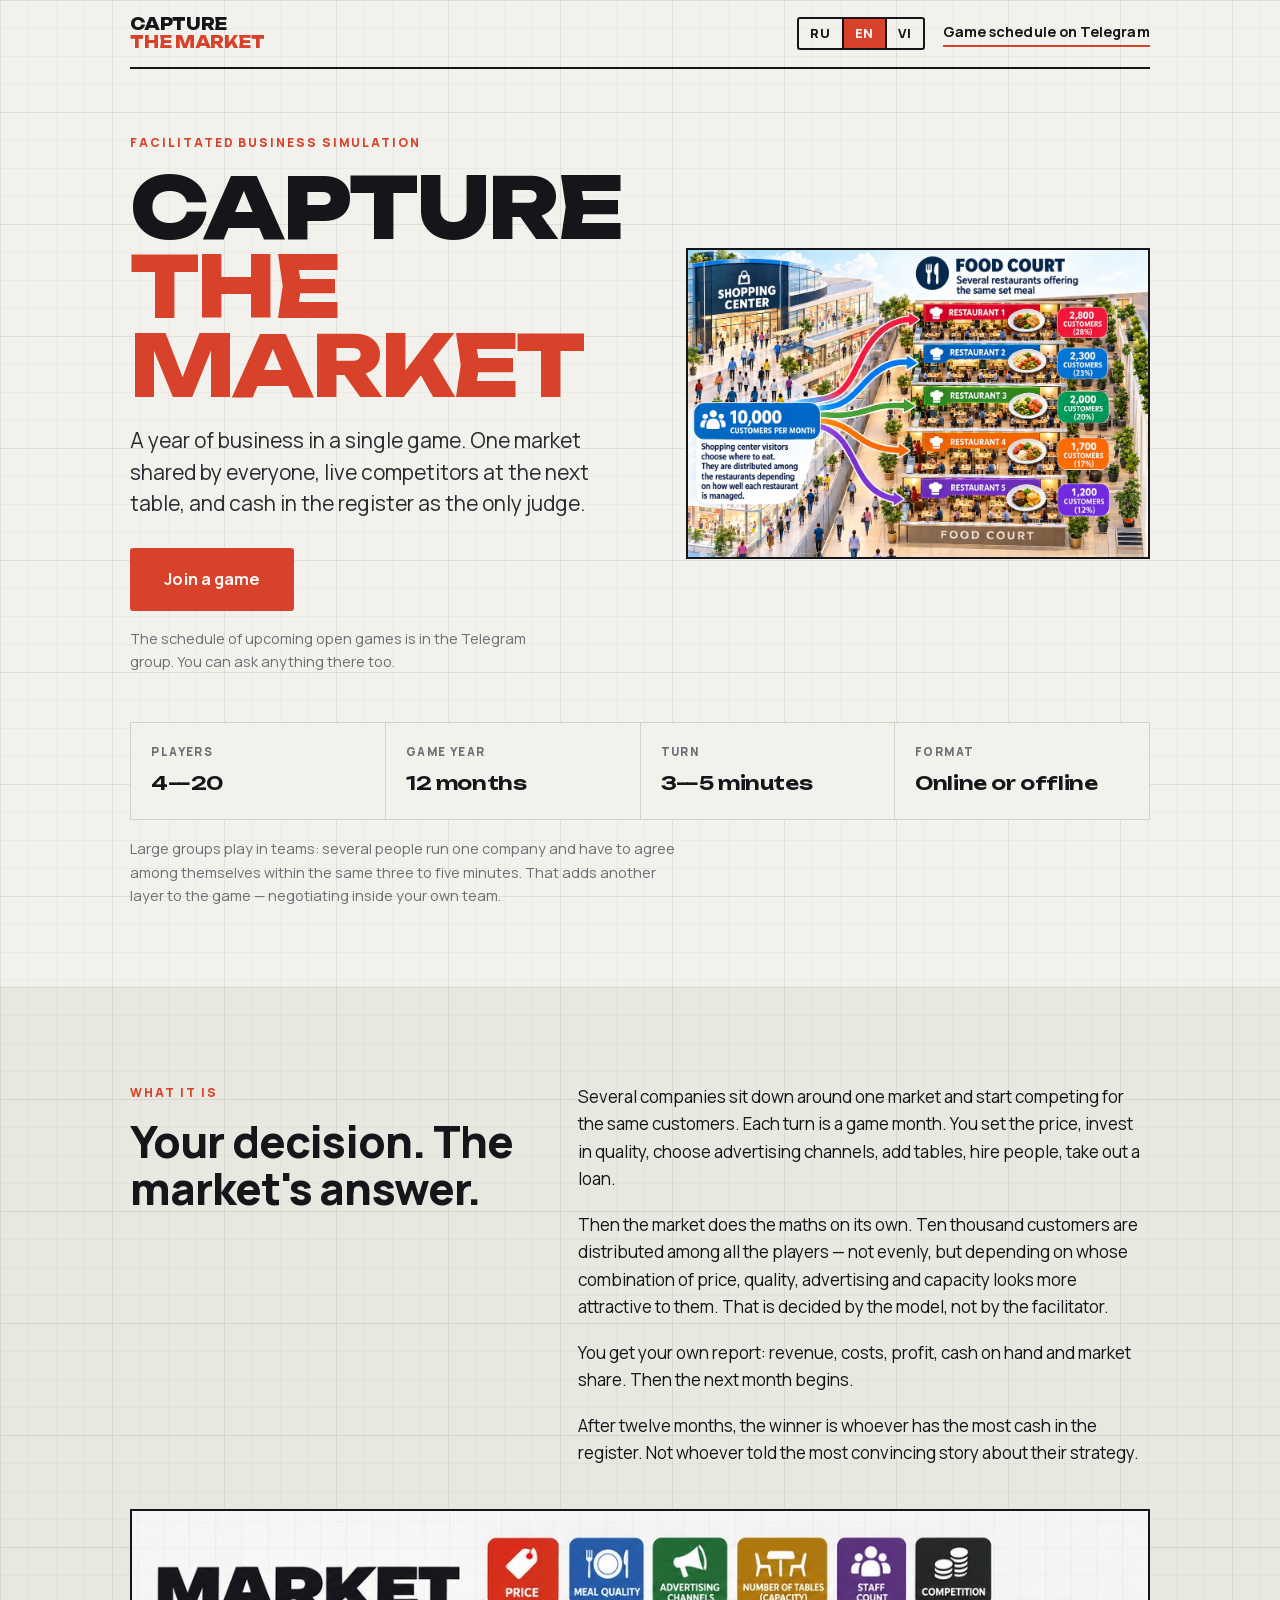
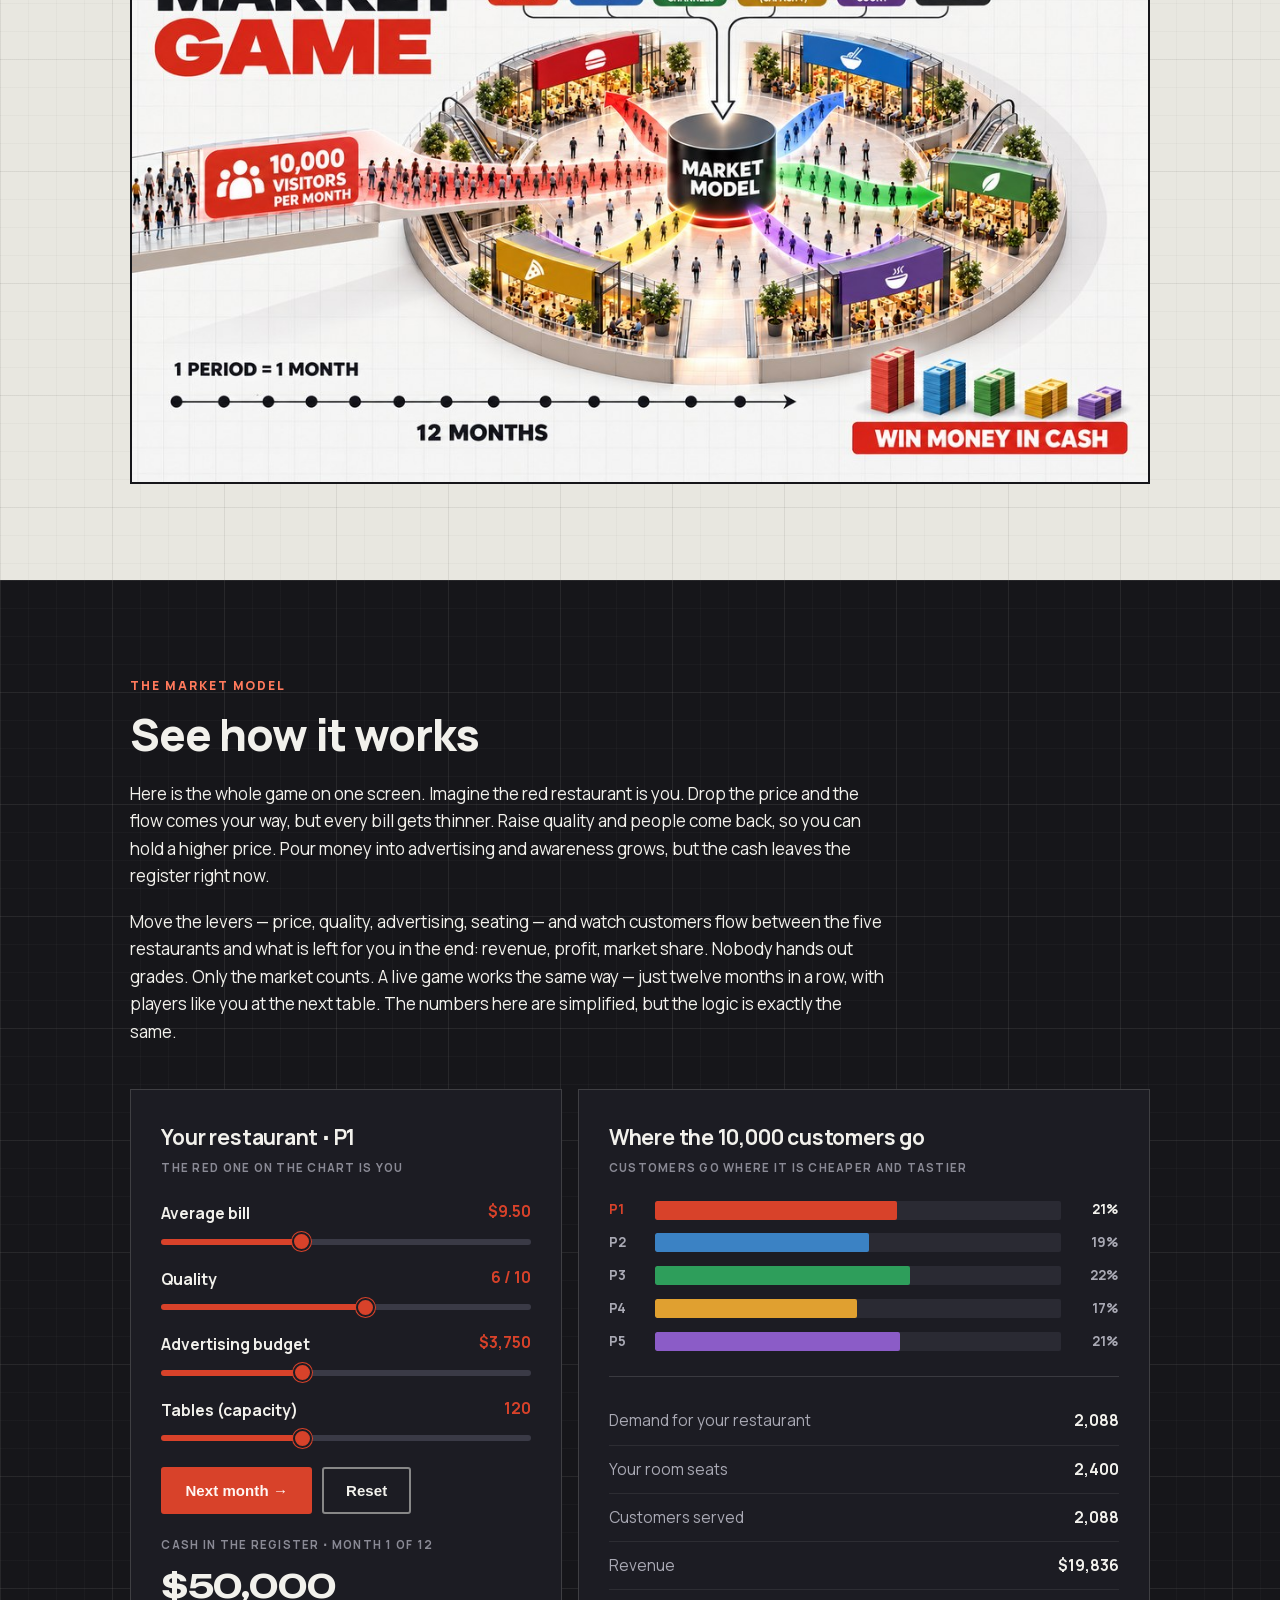
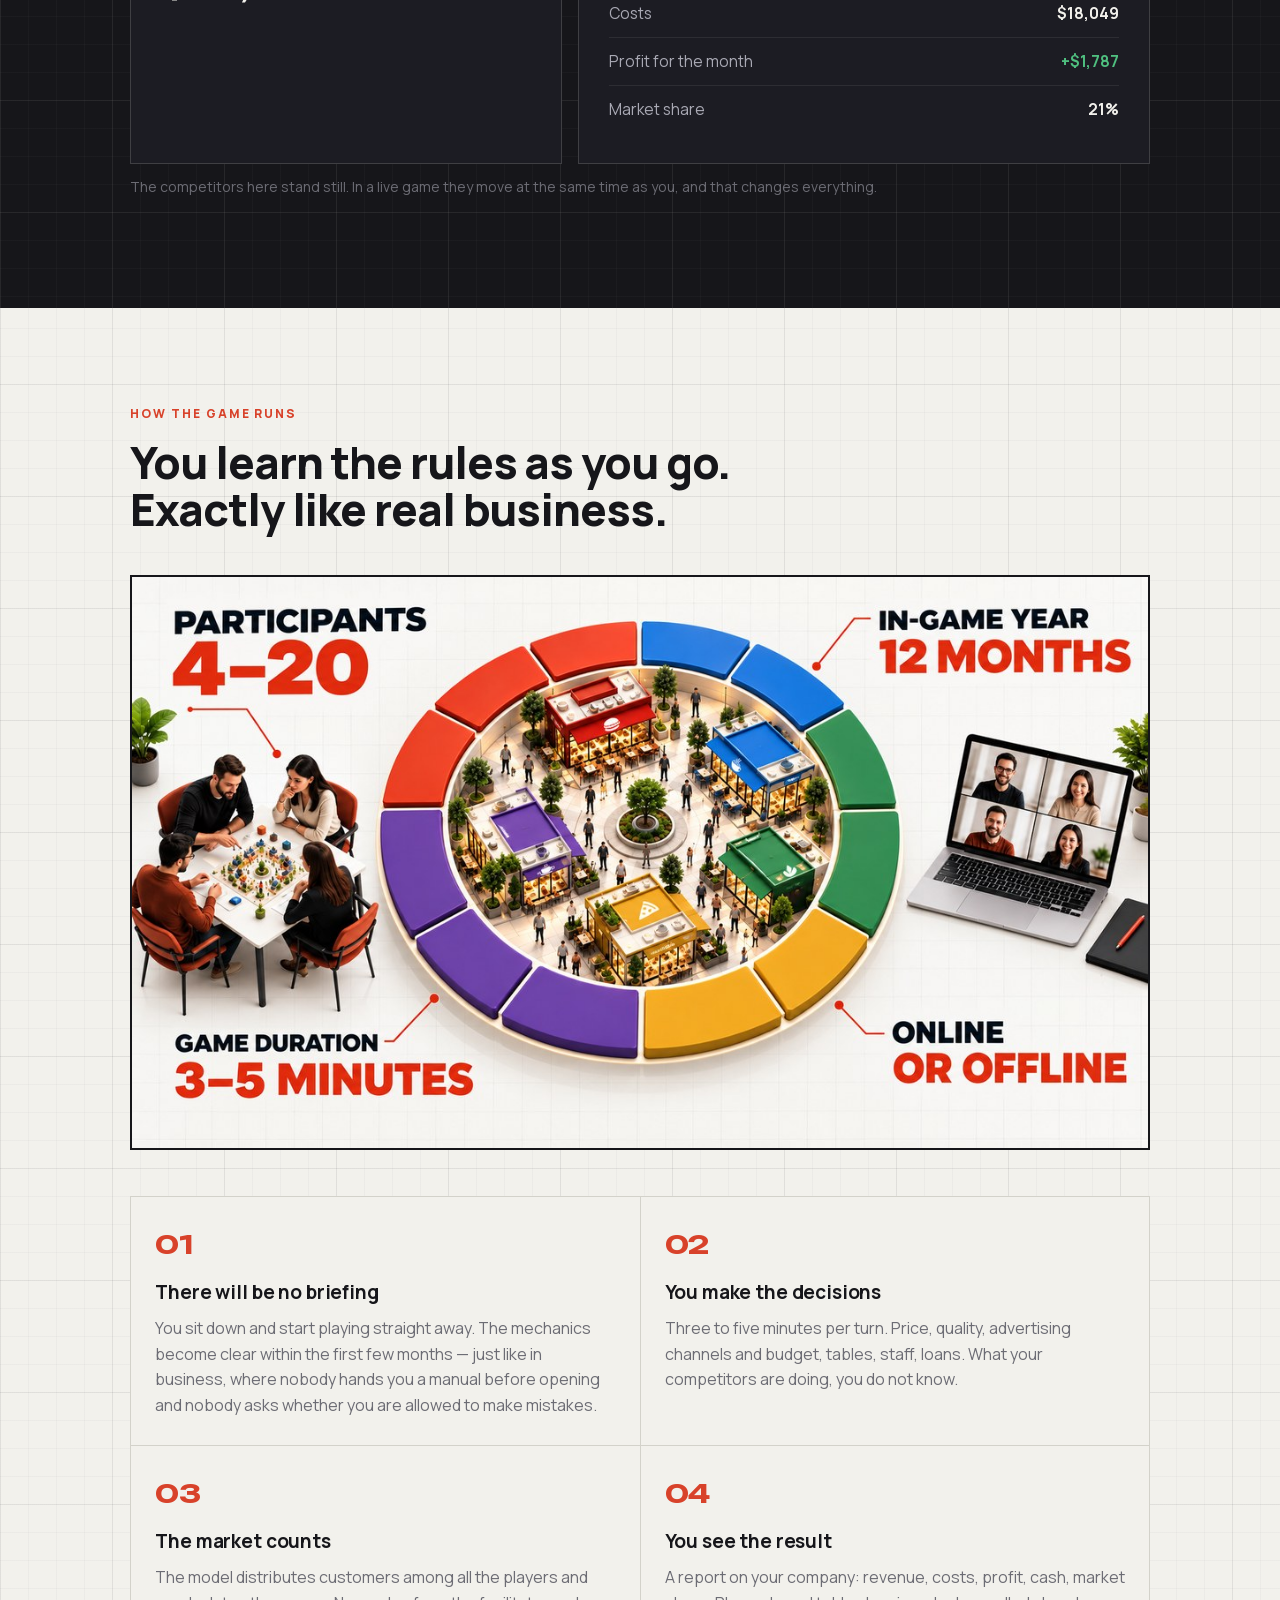
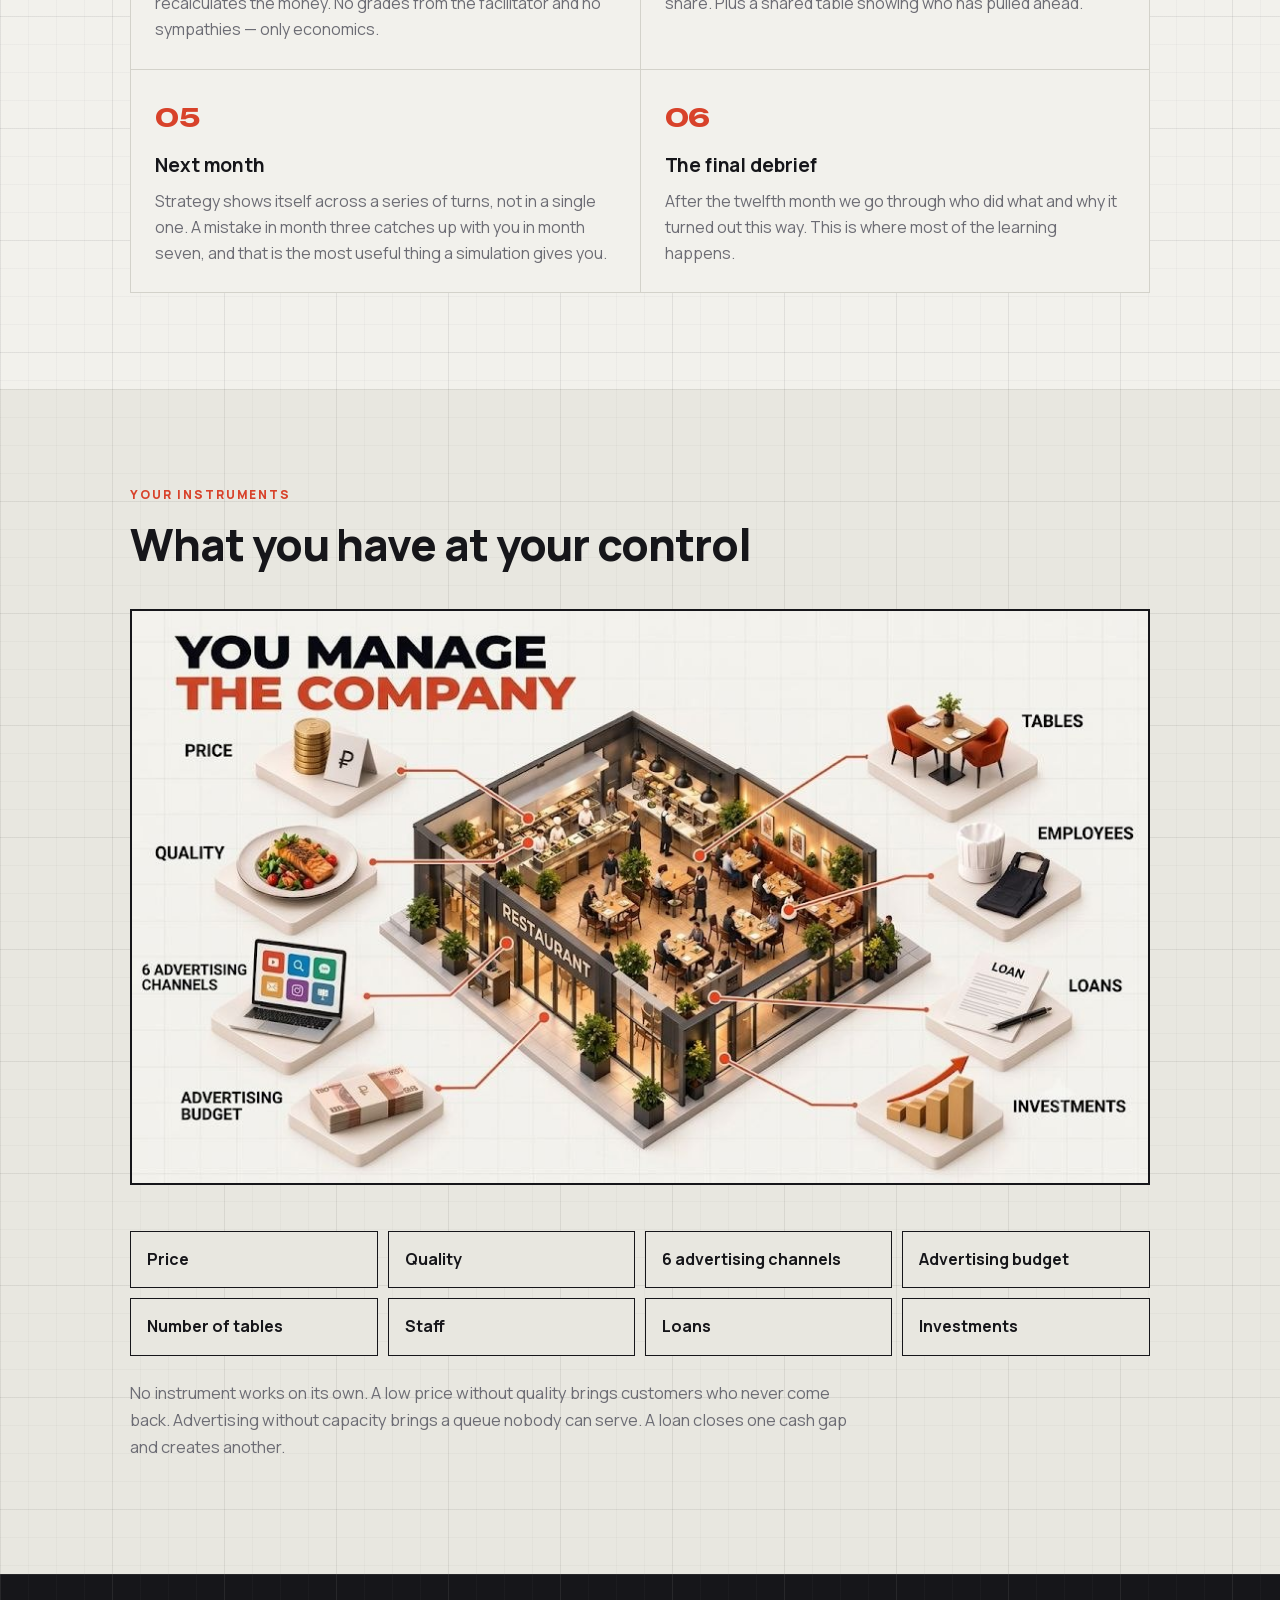
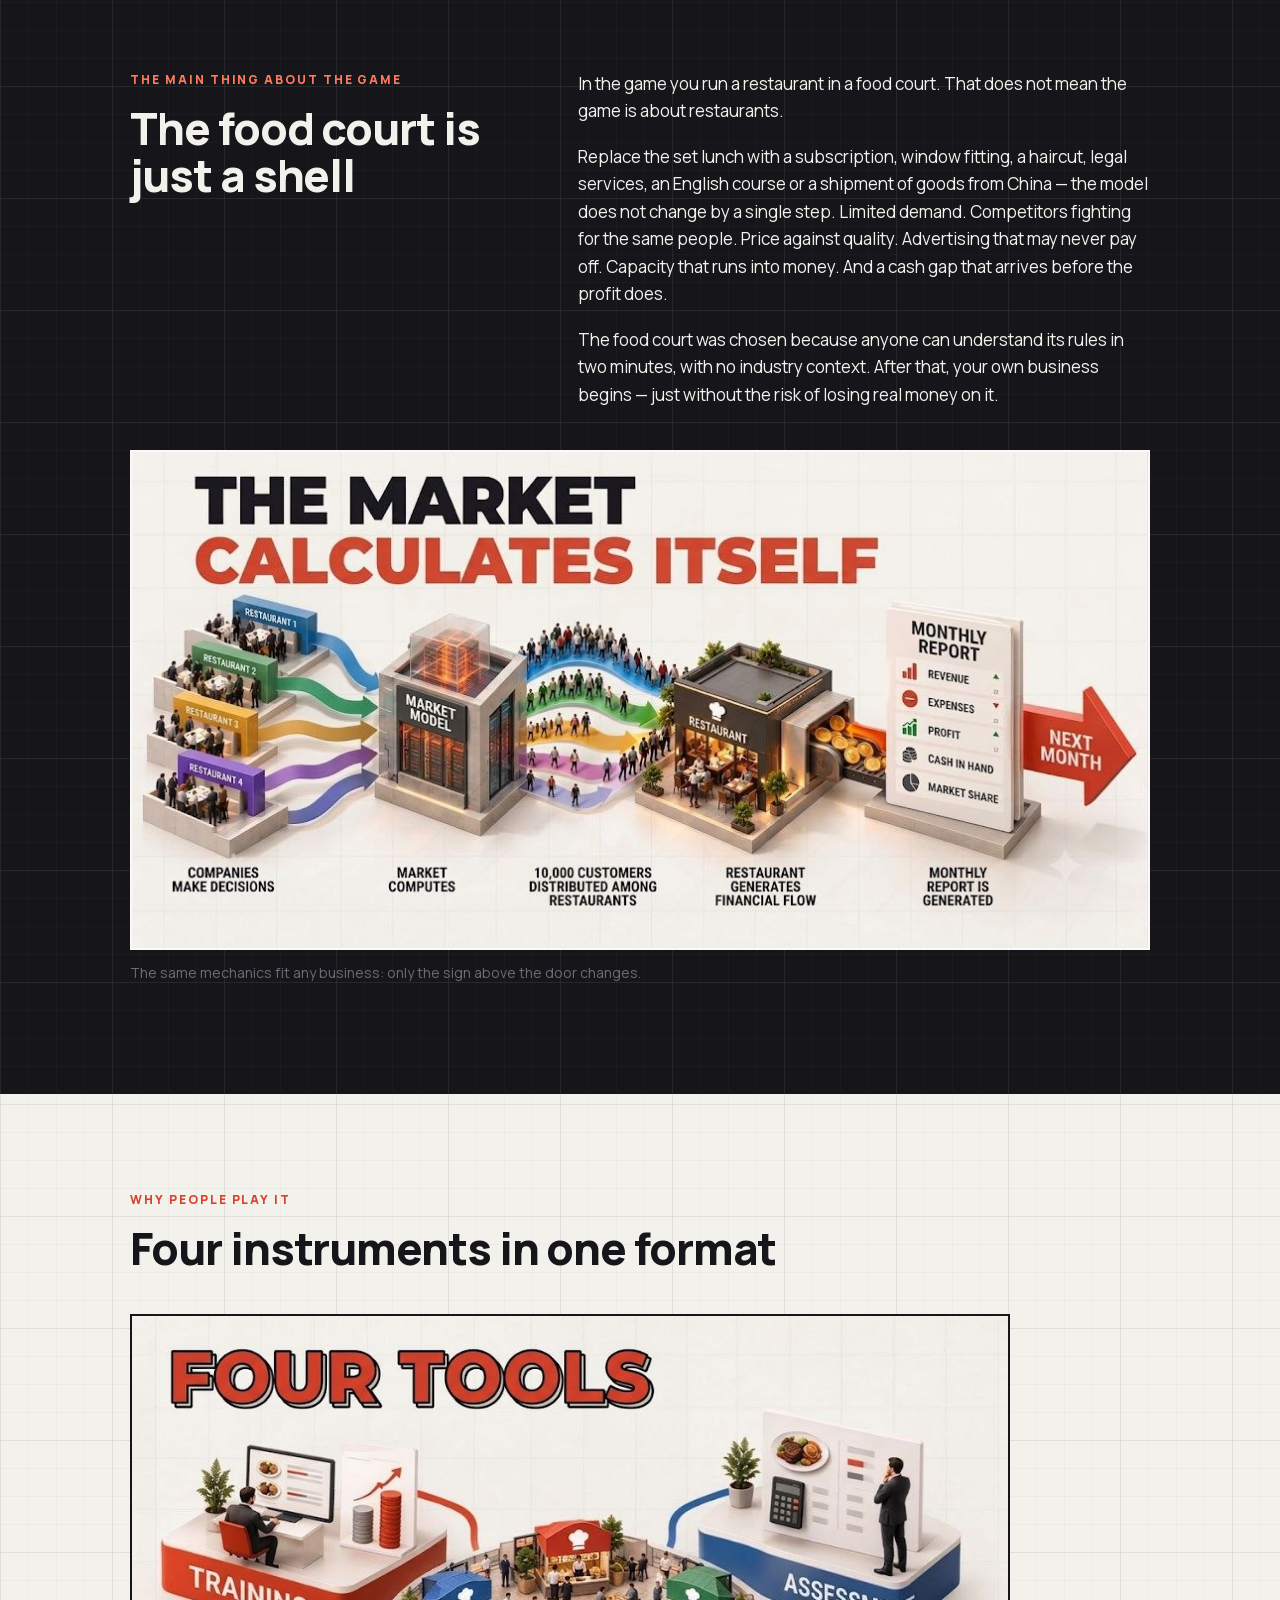
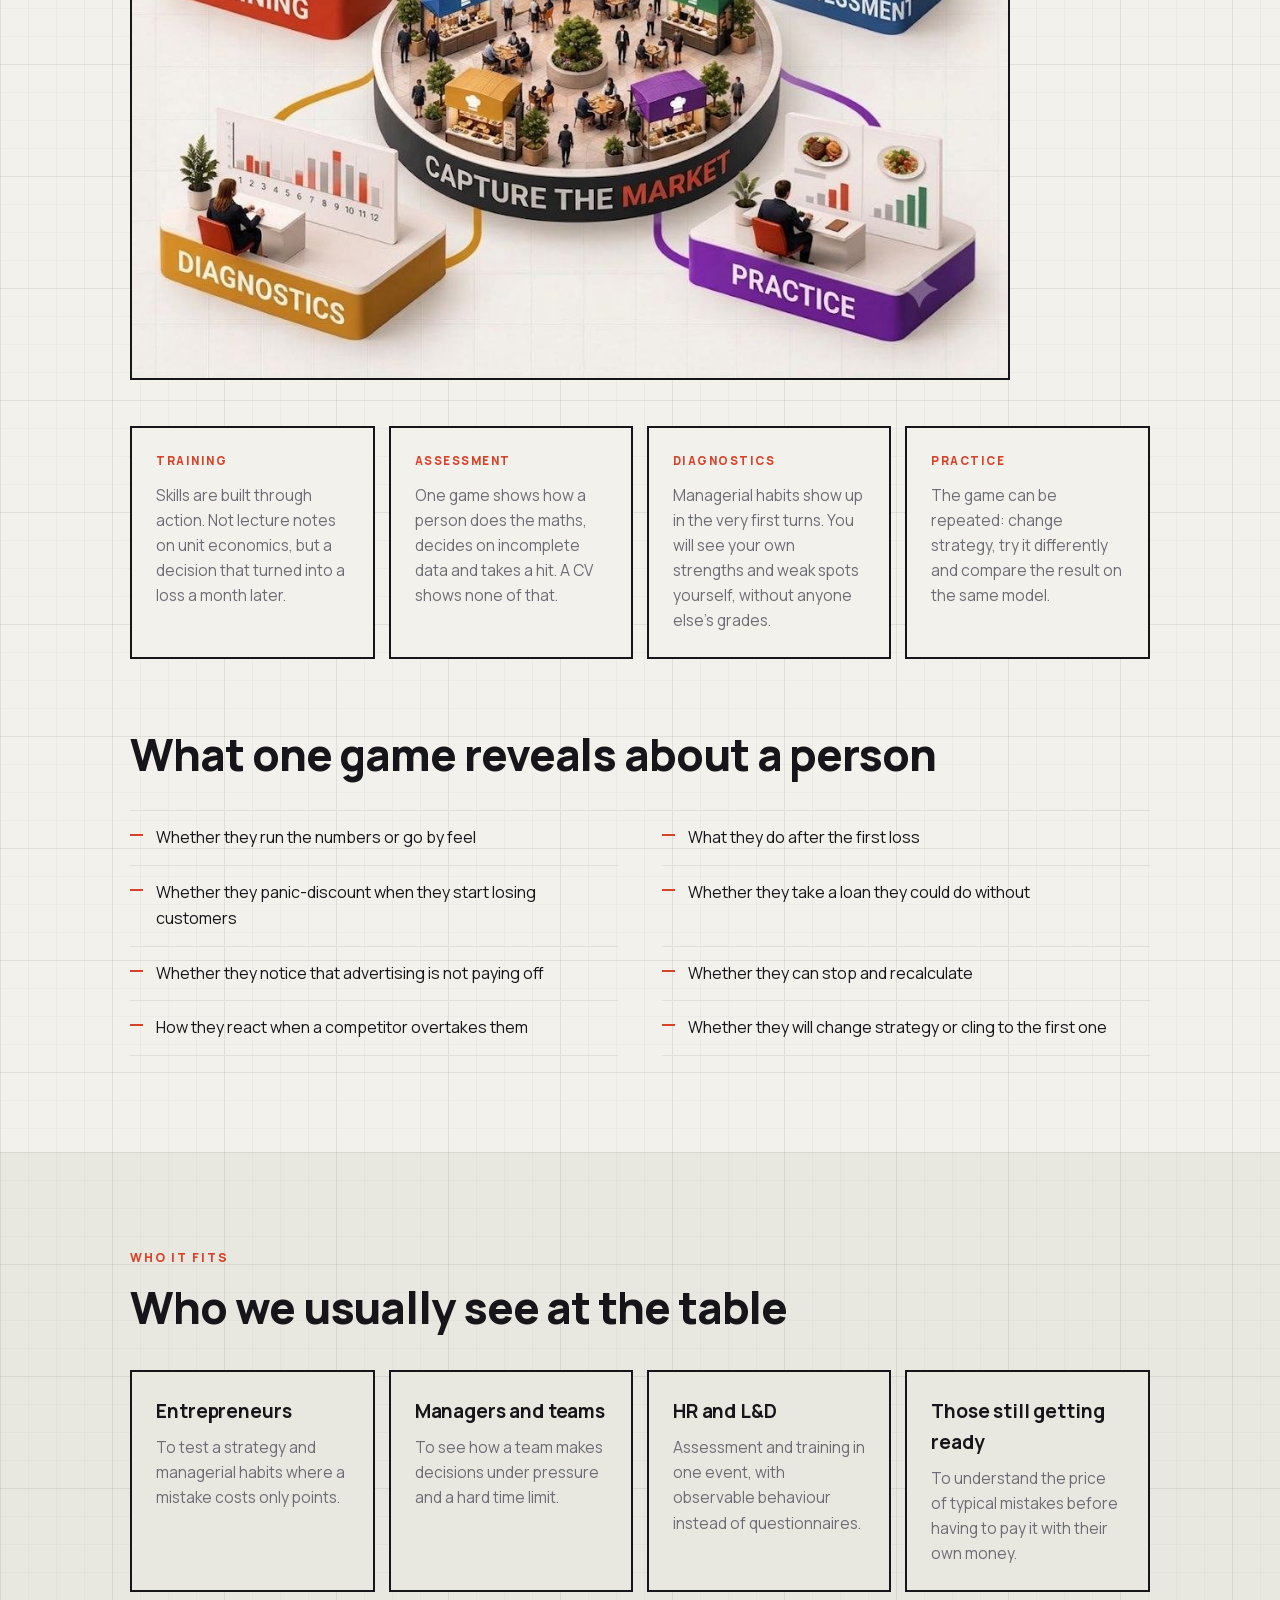
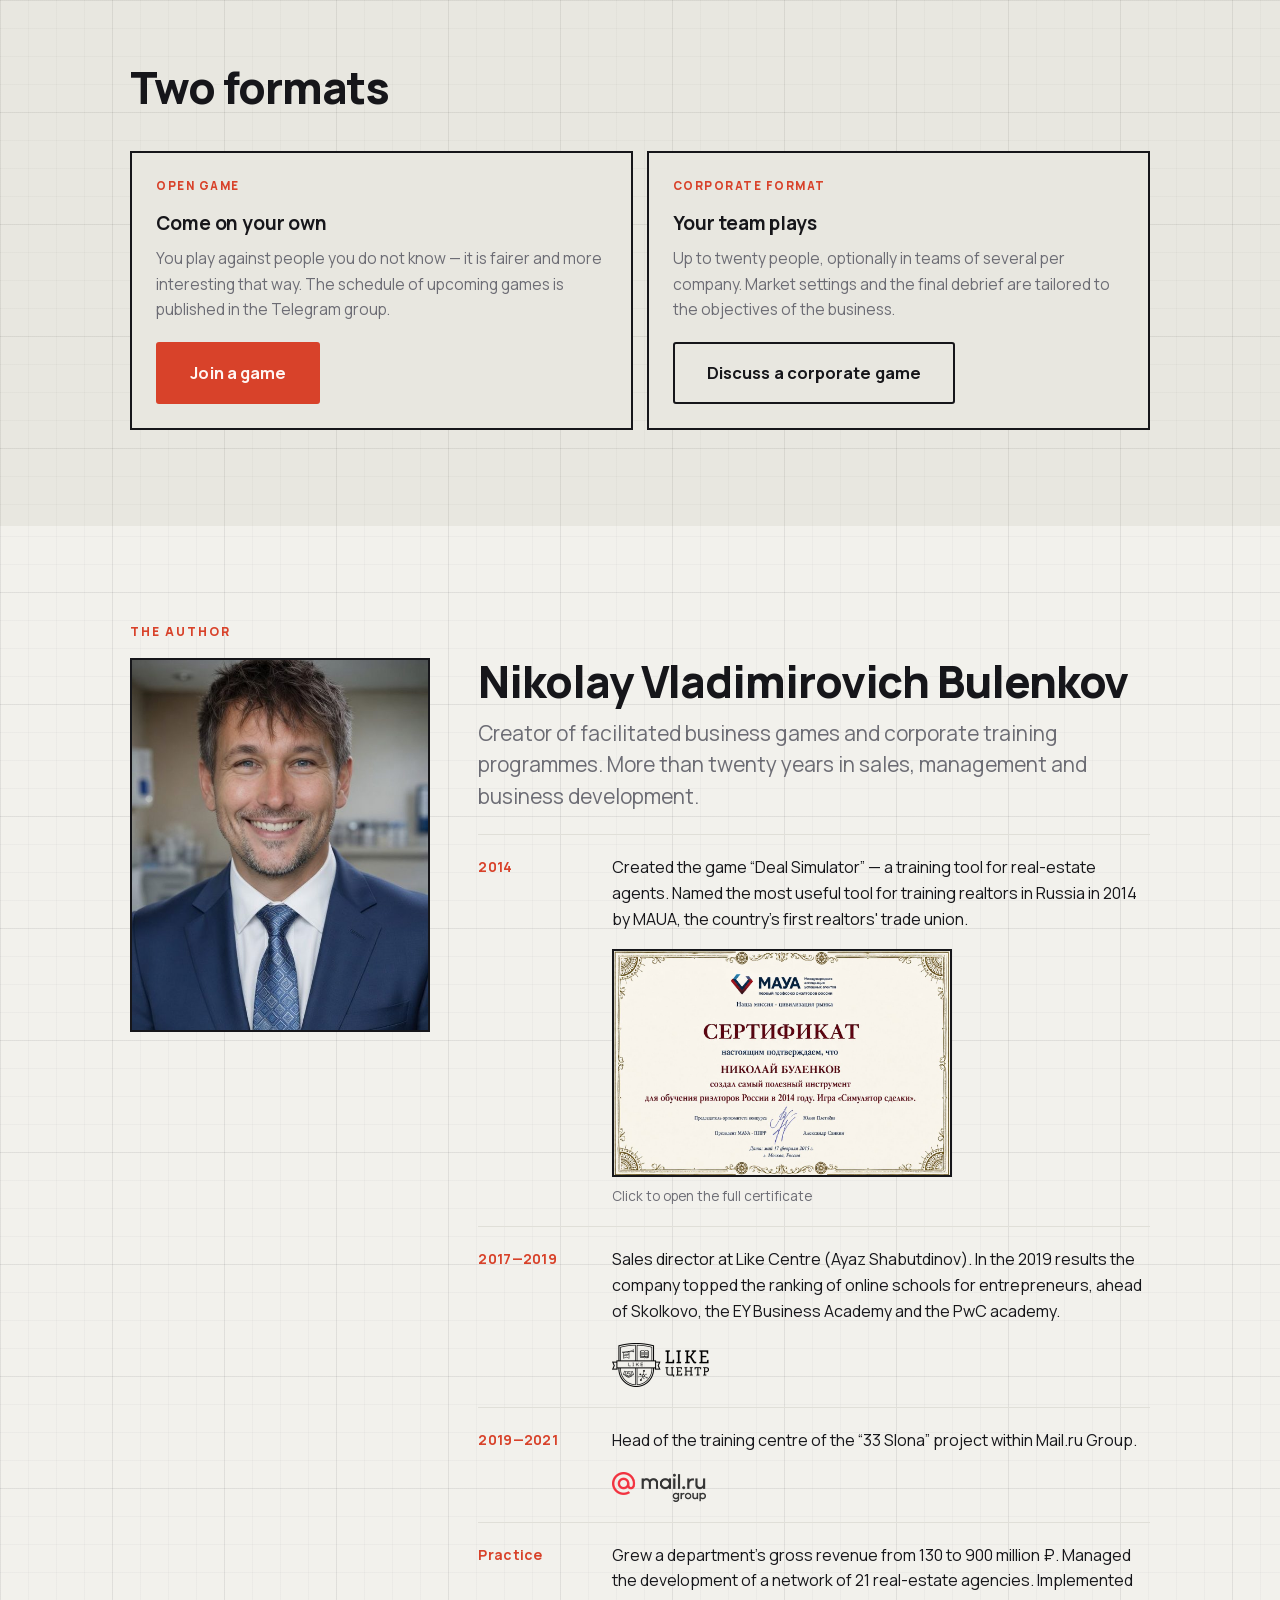
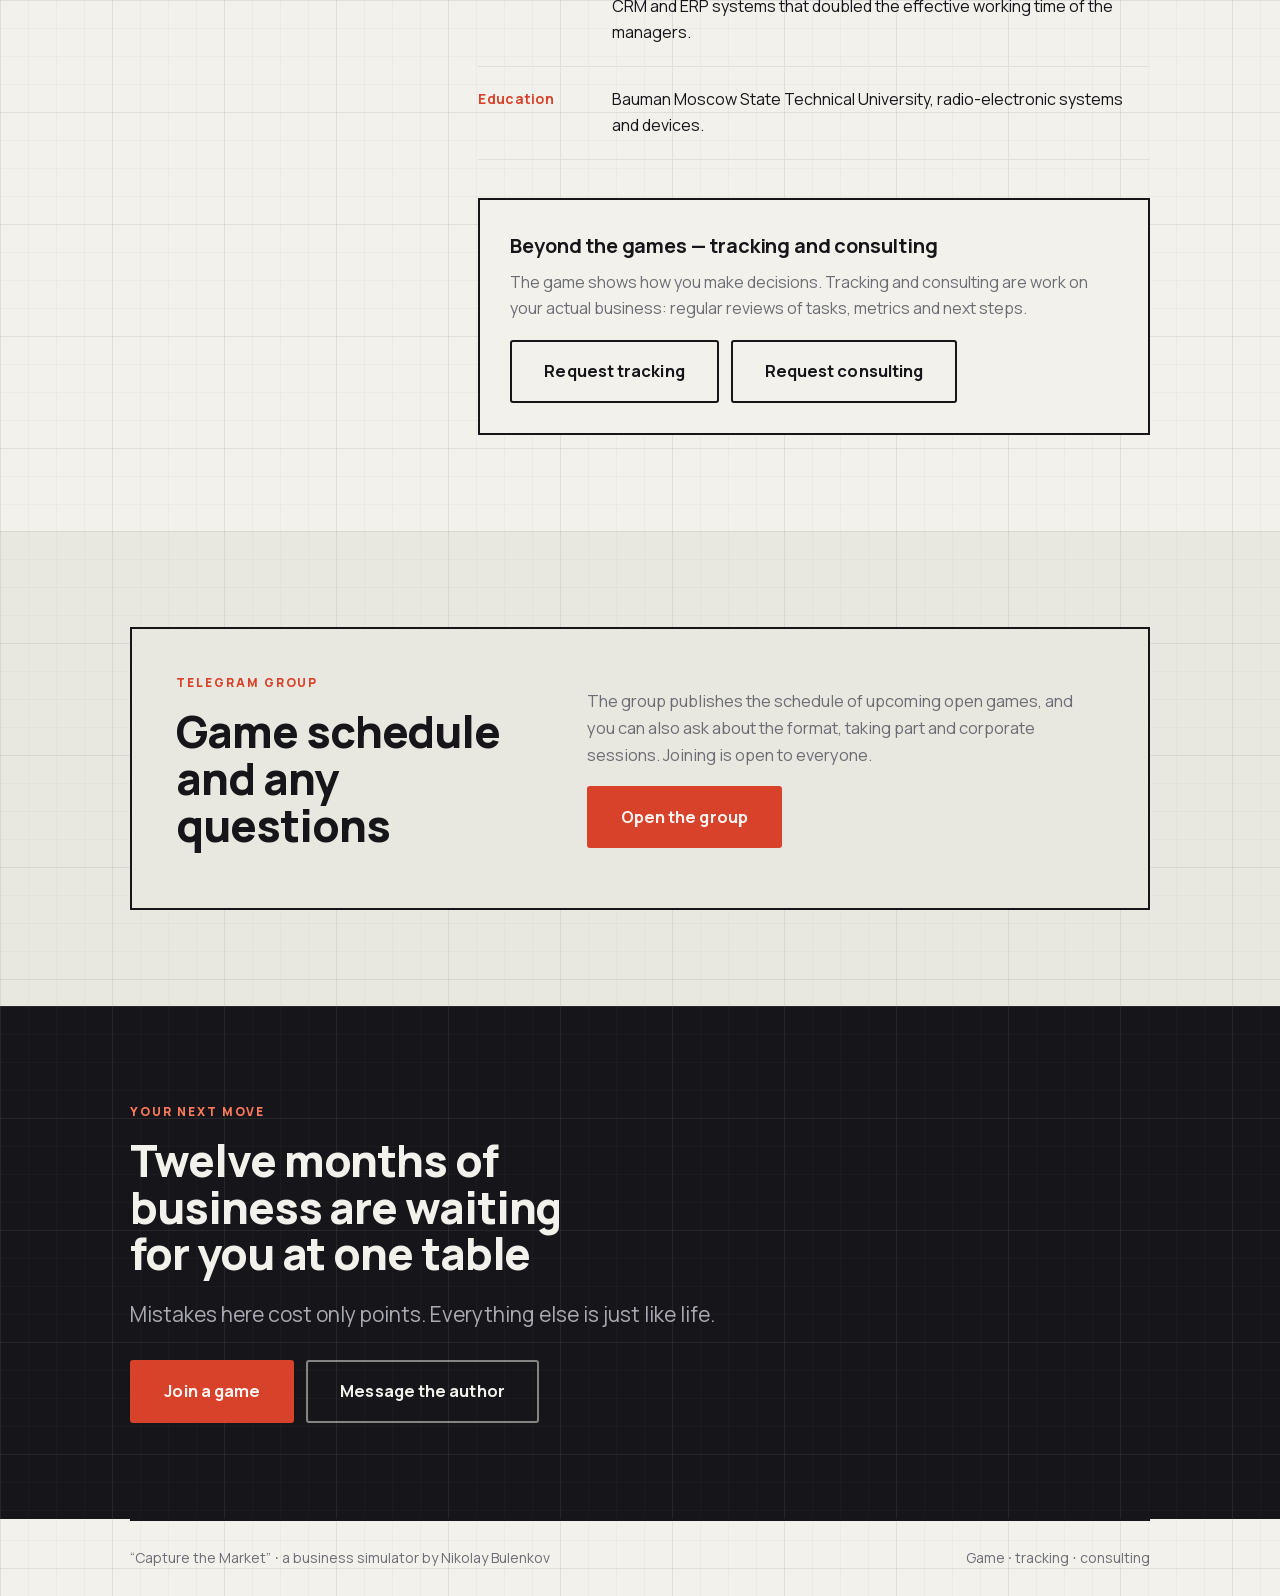
==== en/index.html @ b867ffe0 "Подключить картинки на английском и вьетнамском Английская и вьетнамская страницы показывали иллюстр" ====
<!DOCTYPE html>
<html lang="en">
<head>
<meta charset="utf-8">
<meta name="viewport" content="width=device-width, initial-scale=1">
<title>Capture the Market — a business simulation by Nikolay Bulenkov</title>
<meta name="description" content="A facilitated business simulation: one market, live competitors, twelve game months. Training, assessment and diagnostics of managerial decisions in a single format.">
<meta name="theme-color" content="#F2F1EC">
<link rel="icon" href="../favicon.svg" type="image/svg+xml">
<link rel="canonical" href="https://marketgame.club/en/">

<link rel="alternate" hreflang="ru" href="https://marketgame.club/">
<link rel="alternate" hreflang="en" href="https://marketgame.club/en/">
<link rel="alternate" hreflang="vi" href="https://marketgame.club/vi/">
<link rel="alternate" hreflang="x-default" href="https://marketgame.club/">

<meta property="og:type" content="website">
<meta property="og:locale" content="en_US">
<meta property="og:title" content="Capture the Market — business simulation">
<meta property="og:description" content="A year of business in one game: one shared market, live competitors, and cash in the register as the only judge.">
<meta property="og:image" content="https://marketgame.club/og.jpg">
<meta property="og:url" content="https://marketgame.club/en/">
<meta name="twitter:card" content="summary_large_image">

<link rel="stylesheet" href="../styles.css">
</head>
<body>

<header class="wrap">
  <div class="bar">
    <div class="logo">Capture<br><em>the Market</em></div>
    <div class="bar__right">
      <nav class="lang" aria-label="Site language">
        <a href="../" lang="ru" hreflang="ru" title="Русский">RU</a>
        <span aria-current="page">EN</span>
        <a href="../vi/" lang="vi" hreflang="vi" title="Tiếng Việt">VI</a>
      </nav>
      <a class="bar__tg" href="https://t.me/Market_Game_by_Nickbv">Game schedule on Telegram</a>
    </div>
  </div>
</header>

<!-- HERO -->
<section class="wrap hero">
  <div class="hero__in">
    <div>
      <span class="eyebrow">FACILITATED BUSINESS SIMULATION</span>
      <h1>Capture<span>the Market</span></h1>
      <p class="lede">A year of business in a single game. One market shared by everyone, live competitors at the next table, and cash in the register as the only judge.</p>
      <div class="btns">
        <a class="btn" href="https://t.me/Market_Game_by_Nickbv">Join a game</a>
      </div>
      <p class="undercta">The schedule of upcoming open games is in the Telegram group. You can ask anything there too.</p>
    </div>
    <div class="hero__pic">
      <img src="../hero-en.jpg" width="1150" height="767" alt="Game diagram: the flow of shopping mall customers is distributed among competing food court restaurants" fetchpriority="high">
    </div>
  </div>

  <dl class="specs">
    <div><dt>PLAYERS</dt><dd>4—20</dd></div>
    <div><dt>GAME YEAR</dt><dd>12 months</dd></div>
    <div><dt>TURN</dt><dd>3—5 minutes</dd></div>
    <div><dt>FORMAT</dt><dd>Online or offline</dd></div>
  </dl>
  <p class="specnote">Large groups play in teams: several people run one company and have to agree among themselves within the same three to five minutes. That adds another layer to the game — negotiating inside your own team.</p>
</section>

<!-- WHAT IT IS -->
<section class="sect sect--tint">
  <div class="wrap">
    <div class="split">
    <div>
      <span class="eyebrow">WHAT IT IS</span>
      <h2>Your decision. The market's answer.</h2>
    </div>
    <div class="prose">
      <p>Several companies sit down around one market and start competing for the same customers. Each turn is a game month. You set the price, invest in quality, choose advertising channels, add tables, hire people, take out a loan.</p>
      <p>Then the market does the maths on its own. Ten thousand customers are distributed among all the players — not evenly, but depending on whose combination of price, quality, advertising and capacity looks more attractive to them. That is decided by the model, not by the facilitator.</p>
      <p>You get your own report: revenue, costs, profit, cash on hand and market share. Then the next month begins.</p>
      <p>After twelve months, the winner is whoever has the most cash in the register. Not whoever told the most convincing story about their strategy.</p>
    </div>
    </div>
    <figure class="figure"><img src="../one-market-en.jpg" width="1150" height="647" alt="One market for everyone: a flow of 10,000 customers passes through the market model and is distributed among competing restaurants. One turn equals one month, a game year is twelve months" loading="lazy"></figure>
  </div>
</section>

<!-- MARKET MODEL -->
<section class="sect sect--dark" id="model">
  <div class="wrap">
    <span class="eyebrow">THE MARKET MODEL</span>
    <h2>See how it works</h2>
    <div class="prose" style="max-width:76ch">
      <p>Here is the whole game on one screen. Imagine the red restaurant is you. Drop the price and the flow comes your way, but every bill gets thinner. Raise quality and people come back, so you can hold a higher price. Pour money into advertising and awareness grows, but the cash leaves the register right now.</p>
      <p>Move the levers — price, quality, advertising, seating — and watch customers flow between the five restaurants and what is left for you in the end: revenue, profit, market share. Nobody hands out grades. Only the market counts. A live game works the same way — just twelve months in a row, with players like you at the next table. The numbers here are simplified, but the logic is exactly the same.</p>
    </div>

    <div class="sim">
      <div class="sim__panel">
        <h3 class="sim__t">Your restaurant · P1</h3>
        <p class="sim__sub">The red one on the chart is you</p>

        <div class="sim__row">
          <label for="simPrice">Average bill</label><output id="outPrice">$9.50</output>
          <input type="range" id="simPrice" min="6.25" max="15" step="0.25" value="9.5" aria-describedby="outPrice">
        </div>
        <div class="sim__row">
          <label for="simQual">Quality</label><output id="outQual">6 / 10</output>
          <input type="range" id="simQual" min="1" max="10" step="1" value="6" aria-describedby="outQual">
        </div>
        <div class="sim__row">
          <label for="simAd">Advertising budget</label><output id="outAd">$3,750</output>
          <input type="range" id="simAd" min="0" max="10000" step="250" value="3750" aria-describedby="outAd">
        </div>
        <div class="sim__row">
          <label for="simTables">Tables (capacity)</label><output id="outTables">120</output>
          <input type="range" id="simTables" min="60" max="220" step="5" value="120" aria-describedby="outTables">
        </div>

        <div class="sim__btns">
          <button type="button" class="btn" id="simNext">Next month →</button>
          <button type="button" class="btn btn--line" id="simReset">Reset</button>
        </div>

        <p class="sim__cashlab" id="simCashLab">Cash in the register · month 1 of 12</p>
        <p class="sim__cash" id="simCash">$50,000</p>
        <p class="sim__verdict" id="simVerdict" hidden></p>
      </div>

      <div class="sim__panel">
        <h3 class="sim__t">Where the 10,000 customers go</h3>
        <p class="sim__sub">Customers go where it is cheaper and tastier</p>
        <div class="sim__bars" id="simBars"></div>
        <dl class="sim__stats" id="simStats"></dl>
        <p class="sim__warn" id="simWarn" hidden></p>
      </div>
    </div>
    <p class="figcap">The competitors here stand still. In a live game they move at the same time as you, and that changes everything.</p>
  </div>
</section>


<!-- HOW IT RUNS -->
<section class="sect">
  <div class="wrap">
    <span class="eyebrow">HOW THE GAME RUNS</span>
    <h2>You learn the rules as you go.<br>Exactly like real business.</h2>
    <figure class="figure" style="margin-bottom:clamp(30px,4.5vw,46px)"><img src="../format-en.jpg" width="1150" height="647" alt="Game format: 4 to 20 participants, a game year of twelve months, a turn of three to five minutes, online or offline" loading="lazy"></figure>
    <div class="steps">
      <article><h3>There will be no briefing</h3><p>You sit down and start playing straight away. The mechanics become clear within the first few months — just like in business, where nobody hands you a manual before opening and nobody asks whether you are allowed to make mistakes.</p></article>
      <article><h3>You make the decisions</h3><p>Three to five minutes per turn. Price, quality, advertising channels and budget, tables, staff, loans. What your competitors are doing, you do not know.</p></article>
      <article><h3>The market counts</h3><p>The model distributes customers among all the players and recalculates the money. No grades from the facilitator and no sympathies — only economics.</p></article>
      <article><h3>You see the result</h3><p>A report on your company: revenue, costs, profit, cash, market share. Plus a shared table showing who has pulled ahead.</p></article>
      <article><h3>Next month</h3><p>Strategy shows itself across a series of turns, not in a single one. A mistake in month three catches up with you in month seven, and that is the most useful thing a simulation gives you.</p></article>
      <article><h3>The final debrief</h3><p>After the twelfth month we go through who did what and why it turned out this way. This is where most of the learning happens.</p></article>
    </div>
  </div>
</section>

<!-- INSTRUMENTS -->
<section class="sect sect--tint">
  <div class="wrap">
    <span class="eyebrow">YOUR INSTRUMENTS</span>
    <h2>What you have at your control</h2>
    <figure class="figure" style="margin-bottom:clamp(30px,4.5vw,46px)"><img src="../your-company-en.jpg" width="1024" height="576" alt="You run a company: price, quality, six advertising channels, advertising budget, tables, staff, loans and investments" loading="lazy"></figure>
    <div class="tools">
      <span>Price</span><span>Quality</span>
      <span>6 advertising channels</span><span>Advertising budget</span>
      <span>Number of tables</span><span>Staff</span>
      <span>Loans</span><span>Investments</span>
    </div>
    <p class="mute" style="margin-top:24px;font-size:16.5px;max-width:74ch">No instrument works on its own. A low price without quality brings customers who never come back. Advertising without capacity brings a queue nobody can serve. A loan closes one cash gap and creates another.</p>
  </div>
</section>

<!-- THE SHELL -->
<section class="sect sect--dark">
  <div class="wrap">
    <div class="split">
    <div>
      <span class="eyebrow">THE MAIN THING ABOUT THE GAME</span>
      <h2>The food court is just a shell</h2>
    </div>
    <div class="prose">
      <p>In the game you run a restaurant in a food court. That does not mean the game is about restaurants.</p>
      <p>Replace the set lunch with a subscription, window fitting, a haircut, legal services, an English course or a shipment of goods from China — the model does not change by a single step. Limited demand. Competitors fighting for the same people. Price against quality. Advertising that may never pay off. Capacity that runs into money. And a cash gap that arrives before the profit does.</p>
      <p>The food court was chosen because anyone can understand its rules in two minutes, with no industry context. After that, your own business begins — just without the risk of losing real money on it.</p>
    </div>
    </div>
    <figure class="figure"><img src="../market-calc-en.jpg" width="1024" height="500" alt="The market counts by itself: companies make decisions, the model calculates, 10,000 customers are split between restaurants, and a monthly report appears — revenue, costs, profit, cash and market share" loading="lazy"></figure>
    <p class="figcap">The same mechanics fit any business: only the sign above the door changes.</p>
  </div>
</section>

<!-- FOUR USES -->
<section class="sect">
  <div class="wrap">
    <span class="eyebrow">WHY PEOPLE PLAY IT</span>
    <h2>Four instruments in one format</h2>
    <figure class="figure figure--mid" style="margin-bottom:clamp(30px,4.5vw,46px)"><img src="../four-tools-en.jpg" width="1024" height="774" alt="Four uses of the game Capture the Market: training, assessment, diagnostics and practice" loading="lazy"></figure>
    <div class="cards cards--4">
      <div class="card"><span class="card__tag">TRAINING</span><p>Skills are built through action. Not lecture notes on unit economics, but a decision that turned into a loss a month later.</p></div>
      <div class="card"><span class="card__tag">ASSESSMENT</span><p>One game shows how a person does the maths, decides on incomplete data and takes a hit. A CV shows none of that.</p></div>
      <div class="card"><span class="card__tag">DIAGNOSTICS</span><p>Managerial habits show up in the very first turns. You will see your own strengths and weak spots yourself, without anyone else's grades.</p></div>
      <div class="card"><span class="card__tag">PRACTICE</span><p>The game can be repeated: change strategy, try it differently and compare the result on the same model.</p></div>
    </div>

    <h2 style="margin-top:clamp(44px,6vw,72px)">What one game reveals about a person</h2>
    <ul class="seen">
      <li>Whether they run the numbers or go by feel</li>
      <li>What they do after the first loss</li>
      <li>Whether they panic-discount when they start losing customers</li>
      <li>Whether they take a loan they could do without</li>
      <li>Whether they notice that advertising is not paying off</li>
      <li>Whether they can stop and recalculate</li>
      <li>How they react when a competitor overtakes them</li>
      <li>Whether they will change strategy or cling to the first one</li>
    </ul>
  </div>
</section>

<!-- WHO IT FITS -->
<section class="sect sect--tint">
  <div class="wrap">
    <span class="eyebrow">WHO IT FITS</span>
    <h2>Who we usually see at the table</h2>
    <div class="cards cards--4">
      <div class="card"><h3>Entrepreneurs</h3><p>To test a strategy and managerial habits where a mistake costs only points.</p></div>
      <div class="card"><h3>Managers and teams</h3><p>To see how a team makes decisions under pressure and a hard time limit.</p></div>
      <div class="card"><h3>HR and L&amp;D</h3><p>Assessment and training in one event, with observable behaviour instead of questionnaires.</p></div>
      <div class="card"><h3>Those still getting ready</h3><p>To understand the price of typical mistakes before having to pay it with their own money.</p></div>
    </div>

    <h2 style="margin-top:clamp(44px,6vw,72px)">Two formats</h2>
    <div class="cards cards--2">
      <div class="card">
        <span class="card__tag">OPEN GAME</span>
        <h3>Come on your own</h3>
        <p>You play against people you do not know — it is fairer and more interesting that way. The schedule of upcoming games is published in the Telegram group.</p>
        <div class="btns" style="margin-top:20px"><a class="btn" href="https://t.me/Market_Game_by_Nickbv">Join a game</a></div>
      </div>
      <div class="card">
        <span class="card__tag">CORPORATE FORMAT</span>
        <h3>Your team plays</h3>
        <p>Up to twenty people, optionally in teams of several per company. Market settings and the final debrief are tailored to the objectives of the business.</p>
        <div class="btns" style="margin-top:20px"><a class="btn btn--line" href="https://t.me/nickbv">Discuss a corporate game</a></div>
      </div>
    </div>
  </div>
</section>

<!-- AUTHOR -->
<section class="sect">
  <div class="wrap">
    <span class="eyebrow">THE AUTHOR</span>
    <div class="author">
      <div>
        <img class="author__photo" src="../author.jpg" width="560" height="700" alt="Nikolay Vladimirovich Bulenkov" loading="lazy">
      </div>
      <div>
        <h2 style="margin-bottom:.3em">Nikolay Vladimirovich Bulenkov</h2>
        <p class="lede">Creator of facilitated business games and corporate training programmes. More than twenty years in sales, management and business development.</p>
        <ul class="regs">
          <li>
            <b>2014</b>
            <div>
              <p>Created the game “Deal Simulator” — a training tool for real-estate agents. Named the most useful tool for training realtors in Russia in 2014 by MAUA, the country's first realtors' trade union.</p>
              <a class="cert" href="../cert.jpg" target="_blank" rel="noopener">
                <img src="../cert.jpg" width="1200" height="799" alt="MAUA certificate: Nikolay Bulenkov created the most useful tool for training realtors in Russia in 2014 — the game Deal Simulator" loading="lazy">
              </a>
              <span class="viscap">Click to open the full certificate</span>
            </div>
          </li>
          <li>
            <b>2017—2019</b>
            <div>
              <p>Sales director at Like Centre (Ayaz Shabutdinov). In the 2019 results the company topped the ranking of online schools for entrepreneurs, ahead of Skolkovo, the EY Business Academy and the PwC academy.</p>
              <img class="orglogo orglogo--like" src="../logo-like.png" width="194" height="88" alt="Like Centre" loading="lazy">
            </div>
          </li>
          <li>
            <b>2019—2021</b>
            <div>
              <p>Head of the training centre of the “33 Slona” project within Mail.ru&nbsp;Group.</p>
              <img class="orglogo orglogo--mail" src="../logo-mailru.png" width="187" height="60" alt="Mail.ru Group" loading="lazy">
            </div>
          </li>
          <li>
            <b>Practice</b>
            <div><p>Grew a department's gross revenue from 130 to 900 million ₽. Managed the development of a network of 21 real-estate agencies. Implemented CRM and ERP systems that doubled the effective working time of the managers.</p></div>
          </li>
          <li>
            <b>Education</b>
            <div><p>Bauman Moscow State Technical University, radio-electronic systems and devices.</p></div>
          </li>
        </ul>

        <div class="offer">
          <h3>Beyond the games — tracking and consulting</h3>
          <p>The game shows how you make decisions. Tracking and consulting are work on your actual business: regular reviews of tasks, metrics and next steps.</p>
          <div class="btns" style="margin-top:18px">
            <a class="btn btn--line" href="https://t.me/nickbv">Request tracking</a>
            <a class="btn btn--line" href="https://t.me/nickbv">Request consulting</a>
          </div>
        </div>
      </div>
    </div>
  </div>
</section>

<!-- TELEGRAM GROUP -->
<section class="sect sect--tint">
  <div class="wrap">
    <div class="tg split" style="align-items:center">
      <div>
        <span class="eyebrow">TELEGRAM GROUP</span>
        <h2 style="margin-bottom:.35em">Game schedule and any questions</h2>
      </div>
      <div>
        <p class="mute" style="font-size:16.5px">The group publishes the schedule of upcoming open games, and you can also ask about the format, taking part and corporate sessions. Joining is open to everyone.</p>
        <div class="btns"><a class="btn" href="https://t.me/Market_Game_by_Nickbv">Open the group</a></div>
      </div>
    </div>
  </div>
</section>

<!-- FINAL -->
<section class="sect sect--dark final">
  <div class="wrap">
    <span class="eyebrow">YOUR NEXT MOVE</span>
    <h2>Twelve months of business are waiting for you at one table</h2>
    <p class="lede">Mistakes here cost only points. Everything else is just like life.</p>
    <div class="btns" style="margin-top:30px">
      <a class="btn" href="https://t.me/Market_Game_by_Nickbv">Join a game</a>
      <a class="btn btn--line" href="https://t.me/nickbv">Message the author</a>
    </div>
  </div>
</section>

<footer class="wrap">
  <div class="foot">
    <span>“Capture the Market” · a business simulator by Nikolay Bulenkov</span>
    <span>Game · tracking · consulting</span>
  </div>
</footer>

<script>
window.SIM_CONFIG = {
  locale: 'en-US', currency: 'USD', priceDecimals: 2,
  refPrice: 10, startCash: 50000, fixed: 3000, perTable: 35,
  adReference: 3750, unitBase: 1, unitPerQuality: 0.4,
  rivals: [
    {id:'P2', color:'#3B82C4', price:8.75,  q:5, ad:3000, tables:110},
    {id:'P3', color:'#2E9E5B', price:10.50, q:7, ad:4500, tables:130},
    {id:'P4', color:'#E0A030', price:7.50,  q:4, ad:2250, tables:100},
    {id:'P5', color:'#8B5CC7', price:12.00, q:8, ad:5000, tables:120}
  ],
  text: {
    demand:   'Demand for your restaurant',
    capacity: 'Your room seats',
    served:   'Customers served',
    revenue:  'Revenue',
    costs:    'Costs',
    profit:   'Profit for the month',
    share:    'Market share',
    qualValue:'{n} / 10',
    cashLine: 'Cash in the register · month {m} of {t}',
    warn:     '{demand} people wanted to come to you, but your room seats {cap}. Competitors took the difference. Advertising without capacity creates a queue that nobody can serve.',
    verdictWin:  'The game year is over. You earned {n}. In a live game there are people sitting next to you who spent the whole year making that harder.',
    verdictLose: 'The game year is over. You lost {n}. Here it cost you a couple of minutes; in real life it would have cost a year and all your savings.'
  }
};
</script>
<script src="../sim.js"></script>
</body>
</html>
---- styles.css ----
/* Вёрстка сайта «Захвати рынок». Одна на все языковые версии.
   Файл лежит в корне, поэтому пути к шрифтам ниже работают
   и для /, и для /en/, и для /vi/. */

@font-face{font-family:'Unbounded';src:url('Unbounded.woff2') format('woff2');font-weight:200 900;font-style:normal;font-display:swap}
@font-face{font-family:'Manrope';src:url('Manrope.woff2') format('woff2');font-weight:200 800;font-style:normal;font-display:swap}

:root{
  --paper:#F2F1EC;
  --paper-2:#E8E7E0;
  --ink:#16161A;
  --ink-2:#2A2A31;
  --mute:#6C6C74;
  --red:#D8422A;
  --red-dk:#B0331F;
  --line:#D3D2CA;
  --line-2:#E0DFD8;

  --disp:'Unbounded','Manrope',system-ui,sans-serif;
  --sans:'Manrope',system-ui,-apple-system,'Segoe UI',sans-serif;

  --grid:
    linear-gradient(rgba(22,22,26,.055) 1px, transparent 1px),
    linear-gradient(90deg, rgba(22,22,26,.055) 1px, transparent 1px),
    linear-gradient(rgba(22,22,26,.028) 1px, transparent 1px),
    linear-gradient(90deg, rgba(22,22,26,.028) 1px, transparent 1px);
  --grid-dark:
    linear-gradient(rgba(242,241,236,.055) 1px, transparent 1px),
    linear-gradient(90deg, rgba(242,241,236,.055) 1px, transparent 1px),
    linear-gradient(rgba(242,241,236,.028) 1px, transparent 1px),
    linear-gradient(90deg, rgba(242,241,236,.028) 1px, transparent 1px);
  --grid-size:112px 112px,112px 112px,28px 28px,28px 28px;

  --pad:clamp(26px,5.5vw,72px);
  --maxw:1160px;
}
*{box-sizing:border-box}
html{-webkit-text-size-adjust:100%;scroll-behavior:smooth}
body{margin:0;background-color:var(--paper);background-image:var(--grid);background-size:var(--grid-size);color:var(--ink);font-family:var(--sans);font-size:17px;line-height:1.62;-webkit-font-smoothing:antialiased}
img{max-width:100%;height:auto;display:block}
a{color:var(--red)}
:focus-visible{outline:3px solid var(--red);outline-offset:3px}

.wrap{max-width:var(--maxw);margin:0 auto;padding-left:var(--pad);padding-right:var(--pad)}
.sect{padding:clamp(52px,7.5vw,96px) 0}
.sect--tint{background-color:var(--paper-2);background-image:var(--grid);background-size:var(--grid-size)}
.sect--dark{background-color:var(--ink);color:var(--paper);background-image:var(--grid-dark);background-size:var(--grid-size)}
.sect--dark .mute,.sect--dark .lede{color:#A9A9B2}
.sect--dark .eyebrow{color:#FF7A5C}

h1,h2{margin:0;line-height:1.06;letter-spacing:-.025em;font-weight:800}
h1{font-family:var(--disp);font-weight:800;font-size:clamp(40px,7.4vw,84px);letter-spacing:-.035em;line-height:.94;text-transform:uppercase}
h2{font-size:clamp(26px,3.9vw,44px);margin-bottom:.5em}
h3{margin:0 0 8px;font-size:19px;font-weight:700;letter-spacing:-.008em}
p{margin:0 0 1.05em}
.lede{font-size:clamp(17px,1.95vw,21px);line-height:1.5;color:var(--mute);max-width:58ch}
.prose{max-width:64ch}
.prose p:last-child{margin-bottom:0}
.mute{color:var(--mute)}

.eyebrow{display:block;font-size:12px;font-weight:800;letter-spacing:.16em;color:var(--red);margin-bottom:16px}

.btn{display:inline-block;padding:16px 32px;font-weight:700;font-size:16.5px;letter-spacing:.005em;text-decoration:none;border:2px solid var(--red);background:var(--red);color:#FFF6F3;border-radius:3px;transition:background .15s,border-color .15s,transform .12s}
.btn:hover{background:var(--red-dk);border-color:var(--red-dk)}
.btn:active{transform:translateY(1px)}
.btn--line{background:transparent;color:var(--ink);border-color:var(--ink)}
.btn--line:hover{background:var(--ink);color:var(--paper);border-color:var(--ink)}
.sect--dark .btn--line{color:var(--paper);border-color:rgba(242,241,236,.5)}
.sect--dark .btn--line:hover{background:var(--paper);color:var(--ink);border-color:var(--paper)}
.btns{display:flex;flex-wrap:wrap;gap:12px}
.undercta{font-size:14.5px;color:var(--mute);margin:16px 0 0;max-width:46ch}

/* шапка */
.bar{display:flex;align-items:center;justify-content:space-between;flex-wrap:wrap;gap:12px 16px;padding:16px 0;border-bottom:2px solid var(--ink)}
.logo{font-family:var(--disp);font-weight:800;font-size:16px;letter-spacing:-.02em;text-transform:uppercase;line-height:1.1}
.logo em{font-style:normal;color:var(--red)}
.bar__right{display:flex;align-items:center;flex-wrap:wrap;gap:10px 18px}
.bar__tg{font-size:14.5px;font-weight:700;letter-spacing:.005em;text-decoration:none;color:var(--ink);white-space:nowrap;border-bottom:2px solid var(--red);padding-bottom:2px}

/* переключатель языков */
.lang{display:flex;align-items:stretch;border:2px solid var(--ink);border-radius:3px;overflow:hidden}
.lang a,.lang span{display:block;padding:6px 11px;font-size:13px;font-weight:800;letter-spacing:.06em;line-height:1.3;text-decoration:none;border:0;border-left:2px solid var(--ink)}
.lang :first-child{border-left:0}
.lang a{color:var(--ink);background:transparent;transition:background .15s,color .15s}
.lang a:hover{background:var(--ink);color:var(--paper)}
.lang span{background:var(--red);color:#FFF6F3}

/* герой */
.hero{padding-top:clamp(36px,5vw,64px);padding-bottom:clamp(40px,5vw,64px)}
.hero__in{display:grid;gap:clamp(28px,4vw,52px);align-items:center}
@media(min-width:900px){.hero__in{grid-template-columns:minmax(0,1fr) minmax(0,.92fr)}}
.hero h1{margin-bottom:20px}
.hero h1 span{display:block;color:var(--red)}
.hero .lede{max-width:44ch;margin-bottom:28px;font-size:clamp(17.5px,2vw,21px);color:var(--ink-2)}
.hero__pic{border:2px solid var(--ink);background:#fff;overflow:hidden}
.hero__pic img{width:100%}

/* характеристики */
.specs{display:grid;grid-template-columns:repeat(2,1fr);gap:1px;background:var(--line);border:1px solid var(--line);margin-top:clamp(30px,4.5vw,48px)}
@media(min-width:760px){.specs{grid-template-columns:repeat(4,1fr)}}
.specs div{background:var(--paper);padding:20px}
.specs dt{font-size:11.5px;font-weight:800;letter-spacing:.12em;color:var(--mute);margin-bottom:7px}
.specs dd{margin:0;font-family:var(--disp);font-weight:600;font-size:19px;letter-spacing:-.02em}
.specnote{font-size:14.5px;color:var(--mute);margin-top:14px;max-width:62ch}

/* сетка текста */
.split{display:grid;gap:clamp(24px,4vw,56px)}
@media(min-width:900px){.split{grid-template-columns:minmax(0,.82fr) minmax(0,1.18fr);align-items:start}}

/* шаги */
.steps{counter-reset:s;display:grid;gap:1px;background:var(--line);border:1px solid var(--line);margin-top:clamp(26px,4vw,40px)}
@media(min-width:720px){.steps{grid-template-columns:1fr 1fr}}
.steps article{background:var(--paper);padding:26px 24px;counter-increment:s}
.sect--tint .steps article{background:var(--paper-2)}
.steps article::before{content:counter(s,decimal-leading-zero);display:block;font-family:var(--disp);font-weight:700;font-size:26px;color:var(--red);letter-spacing:-.03em;margin-bottom:12px}
.steps p{margin:0;font-size:16px;color:var(--mute)}

/* инструменты */
.tools{display:grid;grid-template-columns:repeat(2,1fr);gap:10px;margin-top:clamp(24px,3.5vw,38px)}
@media(min-width:820px){.tools{grid-template-columns:repeat(4,1fr)}}
.tools span{border:1.5px solid var(--ink);padding:15px 16px;font-weight:700;font-size:16px;letter-spacing:0;background:var(--paper)}
.sect--tint .tools span{background:var(--paper-2)}
.figure{border:2px solid var(--ink);background:#fff;line-height:0;margin:clamp(26px,4vw,42px) 0 0}
.figure img{width:100%}
.figure--mid{max-width:880px}
.sect--dark .figure{border-color:rgba(242,241,236,.42)}
.figcap{font-size:14px;color:var(--mute);margin-top:12px;line-height:1.5}

/* карточки */
.cards{display:grid;gap:14px;margin-top:clamp(26px,4vw,40px)}
@media(min-width:720px){.cards--2{grid-template-columns:1fr 1fr}.cards--4{grid-template-columns:repeat(2,1fr)}}
@media(min-width:1000px){.cards--4{grid-template-columns:repeat(4,1fr)}}
.card{border:2px solid var(--ink);padding:24px;background:var(--paper)}
.sect--tint .card{background:var(--paper-2)}
.card__tag{display:block;font-size:11.5px;font-weight:800;letter-spacing:.13em;color:var(--red);margin-bottom:12px}
.card p{margin:0;font-size:15.5px;color:var(--mute)}

/* список наблюдений */
.seen{list-style:none;margin:clamp(22px,3vw,32px) 0 0;padding:0;border-top:1px solid var(--line-2)}
@media(min-width:760px){.seen{display:grid;grid-template-columns:1fr 1fr;column-gap:44px}}
.seen li{padding:14px 0 14px 26px;border-bottom:1px solid var(--line-2);position:relative;font-size:16px}
.seen li::before{content:"";position:absolute;left:0;top:23px;width:13px;height:2px;background:var(--red)}

/* автор */
.author{display:grid;gap:clamp(26px,4vw,48px);align-items:start}
@media(min-width:860px){.author{grid-template-columns:300px minmax(0,1fr)}}
.author__photo{border:2px solid var(--ink);background:var(--paper-2)}
.regs{list-style:none;margin:22px 0 0;padding:0;border-top:1px solid var(--line-2)}
.regs li{display:grid;gap:6px;padding:20px 0;border-bottom:1px solid var(--line-2);font-size:16px}
@media(min-width:600px){.regs li{grid-template-columns:110px 1fr;gap:24px;align-items:start}}
.regs b{font-weight:700;font-size:14px;color:var(--red);letter-spacing:.02em;line-height:1.7}
.regs li>div>p{margin:0}
.cert{display:block;max-width:340px;margin-top:16px;border:2px solid var(--ink);background:#fff;line-height:0;transition:transform .15s,box-shadow .15s}
.cert:hover{transform:translateY(-2px);box-shadow:6px 6px 0 var(--ink)}
.cert img{width:100%}
.viscap{display:block;font-size:13.5px;color:var(--mute);margin-top:9px;line-height:1.5}
.orglogo{margin-top:18px;width:auto}
.orglogo--like{height:44px}
.orglogo--mail{height:30px}
.offer{margin-top:clamp(26px,3.5vw,38px);border:2px solid var(--ink);padding:clamp(22px,3vw,30px);background:var(--paper)}
.offer h3{font-size:20px}
.offer p{font-size:16px;color:var(--mute)}

/* телеграм */
.tg{border:2px solid var(--ink);padding:clamp(26px,4vw,44px);background:var(--paper)}
.sect--tint .tg{background:var(--paper-2)}

.final h2{max-width:16ch}
.foot{padding:26px 0;border-top:2px solid var(--ink);font-size:14px;color:var(--mute);display:flex;flex-wrap:wrap;gap:8px 24px;justify-content:space-between}

/* --- интерактивная модель рынка --- */
.sim{display:grid;gap:16px;margin-top:clamp(28px,4vw,44px)}
@media(min-width:900px){.sim{grid-template-columns:minmax(0,.86fr) minmax(0,1.14fr)}}
.sim__panel{background:#1C1C23;border:1px solid rgba(242,241,236,.16);padding:clamp(20px,3vw,30px)}
.sim__t{margin:0 0 4px;font-size:clamp(18px,2vw,21px);font-weight:700;letter-spacing:-.01em;color:var(--paper)}
.sim__sub{margin:0 0 22px;font-size:11.5px;font-weight:700;letter-spacing:.11em;text-transform:uppercase;color:#8A8A95}

.sim__row{margin-bottom:20px}
.sim__row label{display:inline-block;font-size:15.5px;font-weight:700;color:var(--paper)}
.sim__row output{float:right;font-size:15.5px;font-weight:700;color:var(--red);font-variant-numeric:tabular-nums}
.sim__row input[type=range]{
  -webkit-appearance:none;appearance:none;display:block;clear:both;width:100%;margin:12px 0 0;
  height:6px;border-radius:3px;background:#3A3A46;cursor:pointer;
}
.sim__row input[type=range]::-webkit-slider-thumb{-webkit-appearance:none;appearance:none;width:19px;height:19px;border-radius:50%;background:var(--red);border:2px solid #1C1C23;box-shadow:0 0 0 1px var(--red);cursor:pointer}
.sim__row input[type=range]::-moz-range-thumb{width:15px;height:15px;border-radius:50%;background:var(--red);border:2px solid #1C1C23;box-shadow:0 0 0 1px var(--red);cursor:pointer}
.sim__row input[type=range]:focus-visible{outline:2px solid var(--red);outline-offset:4px}

.sim__btns{display:flex;flex-wrap:wrap;gap:10px;margin:26px 0 22px}
.sim .btn{padding:13px 22px;font-size:15px}
.sim__cashlab{margin:0 0 4px;font-size:11.5px;font-weight:700;letter-spacing:.11em;text-transform:uppercase;color:#8A8A95}
.sim__cash{margin:0;font-family:var(--disp);font-weight:600;font-size:clamp(23px,3.4vw,33px);letter-spacing:-.02em;color:var(--paper);font-variant-numeric:tabular-nums;overflow-wrap:break-word}
.sim__verdict{margin:16px 0 0;font-size:15.5px;color:#E9A63C;line-height:1.5}

.sim__bars{display:grid;gap:11px;margin-bottom:24px}
.simbar{display:grid;grid-template-columns:34px 1fr 46px;gap:12px;align-items:center}
.simbar b{font-size:13.5px;font-weight:700;color:#A9A9B4;font-variant-numeric:tabular-nums}
.simbar--me b{color:var(--red)}
.simbar__track{height:19px;background:#2A2A33;border-radius:2px;overflow:hidden}
.simbar__fill{height:100%;border-radius:2px;transition:width .35s cubic-bezier(.3,.7,.3,1)}
.simbar span{font-size:13.5px;font-weight:700;color:#A9A9B4;text-align:right;font-variant-numeric:tabular-nums}
.simbar--me span{color:var(--paper)}

.sim__stats{margin:0;padding:20px 0 0;border-top:1px solid rgba(242,241,236,.14)}
.sim__stats div{display:flex;justify-content:space-between;align-items:baseline;gap:16px;padding:11px 0;border-bottom:1px solid rgba(242,241,236,.08)}
.sim__stats div:last-child{border-bottom:0}
.sim__stats dt{font-size:15.5px;color:#A9A9B4}
.sim__stats dd{margin:0;font-size:15.5px;font-weight:700;color:var(--paper);font-variant-numeric:tabular-nums;text-align:right}
.sim__stats .plus{color:#4FBF7F}
.sim__stats .minus{color:#F2705A}
.sim__warn{margin:18px 0 0;padding:13px 15px;border-left:3px solid #E9A63C;background:rgba(233,166,60,.09);font-size:14.5px;color:#E6C88C;line-height:1.5}

@keyframes rise{from{opacity:0;transform:translateY(16px)}to{opacity:1;transform:none}}
.hero h1,.hero .lede,.hero .btns,.hero .undercta,.hero__pic{animation:rise .7s cubic-bezier(.2,.75,.3,1) both}
.hero .lede{animation-delay:.07s}
.hero .btns{animation-delay:.14s}
.hero .undercta{animation-delay:.2s}
.hero__pic{animation-delay:.1s}
@media(prefers-reduced-motion:reduce){*{animation:none!important;transition:none!important}html{scroll-behavior:auto}}
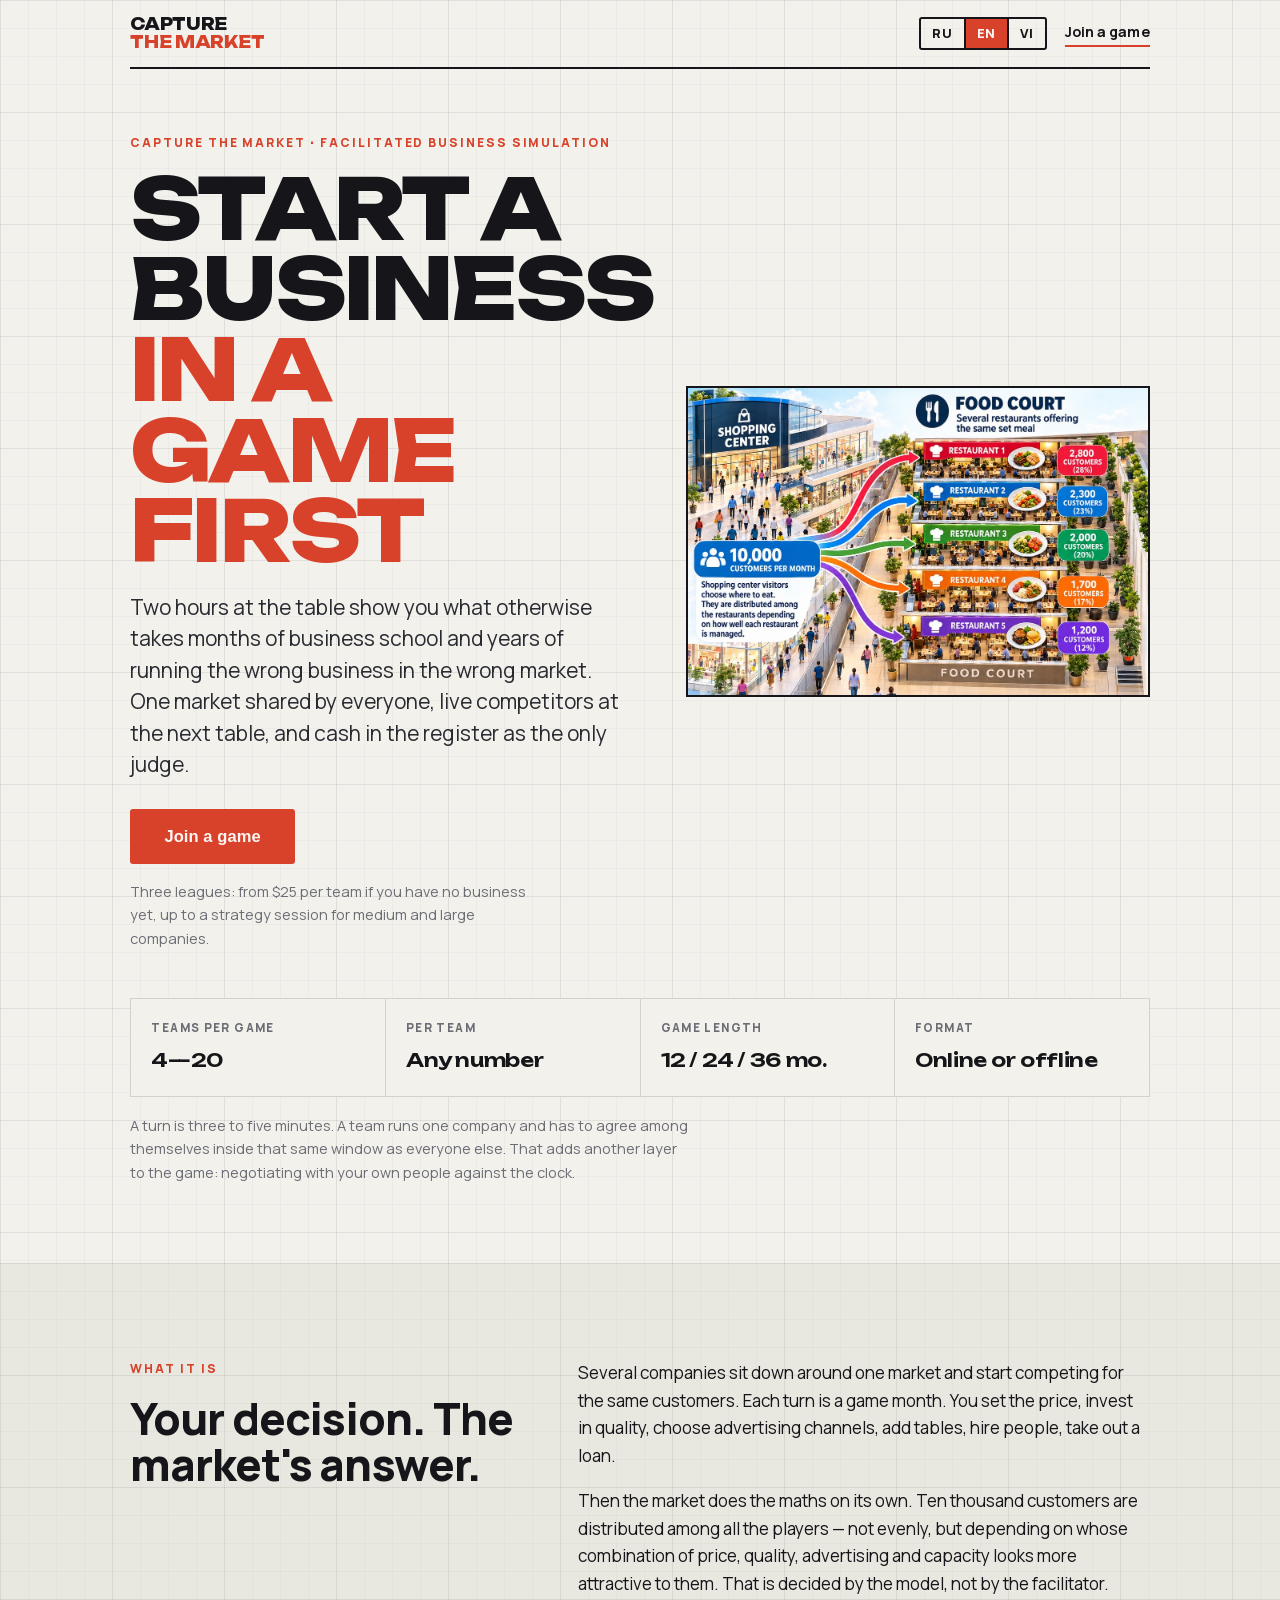
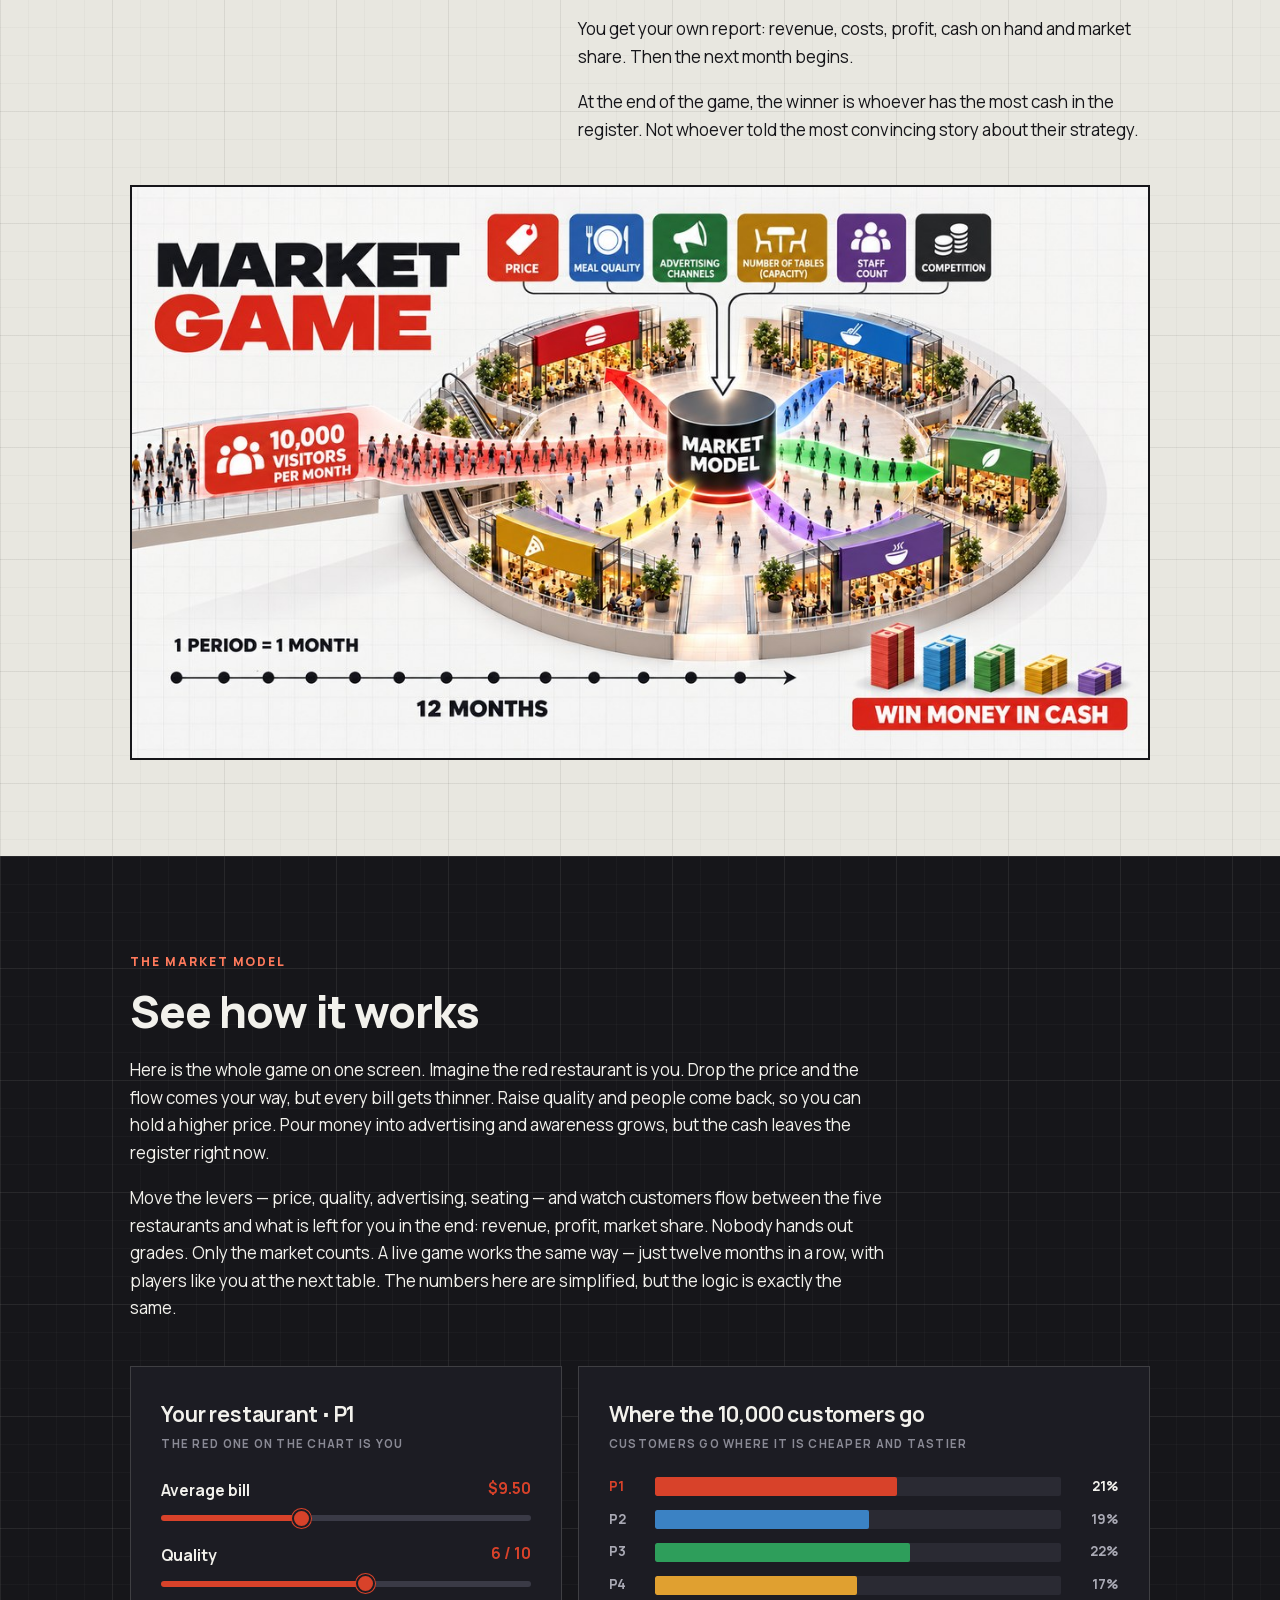
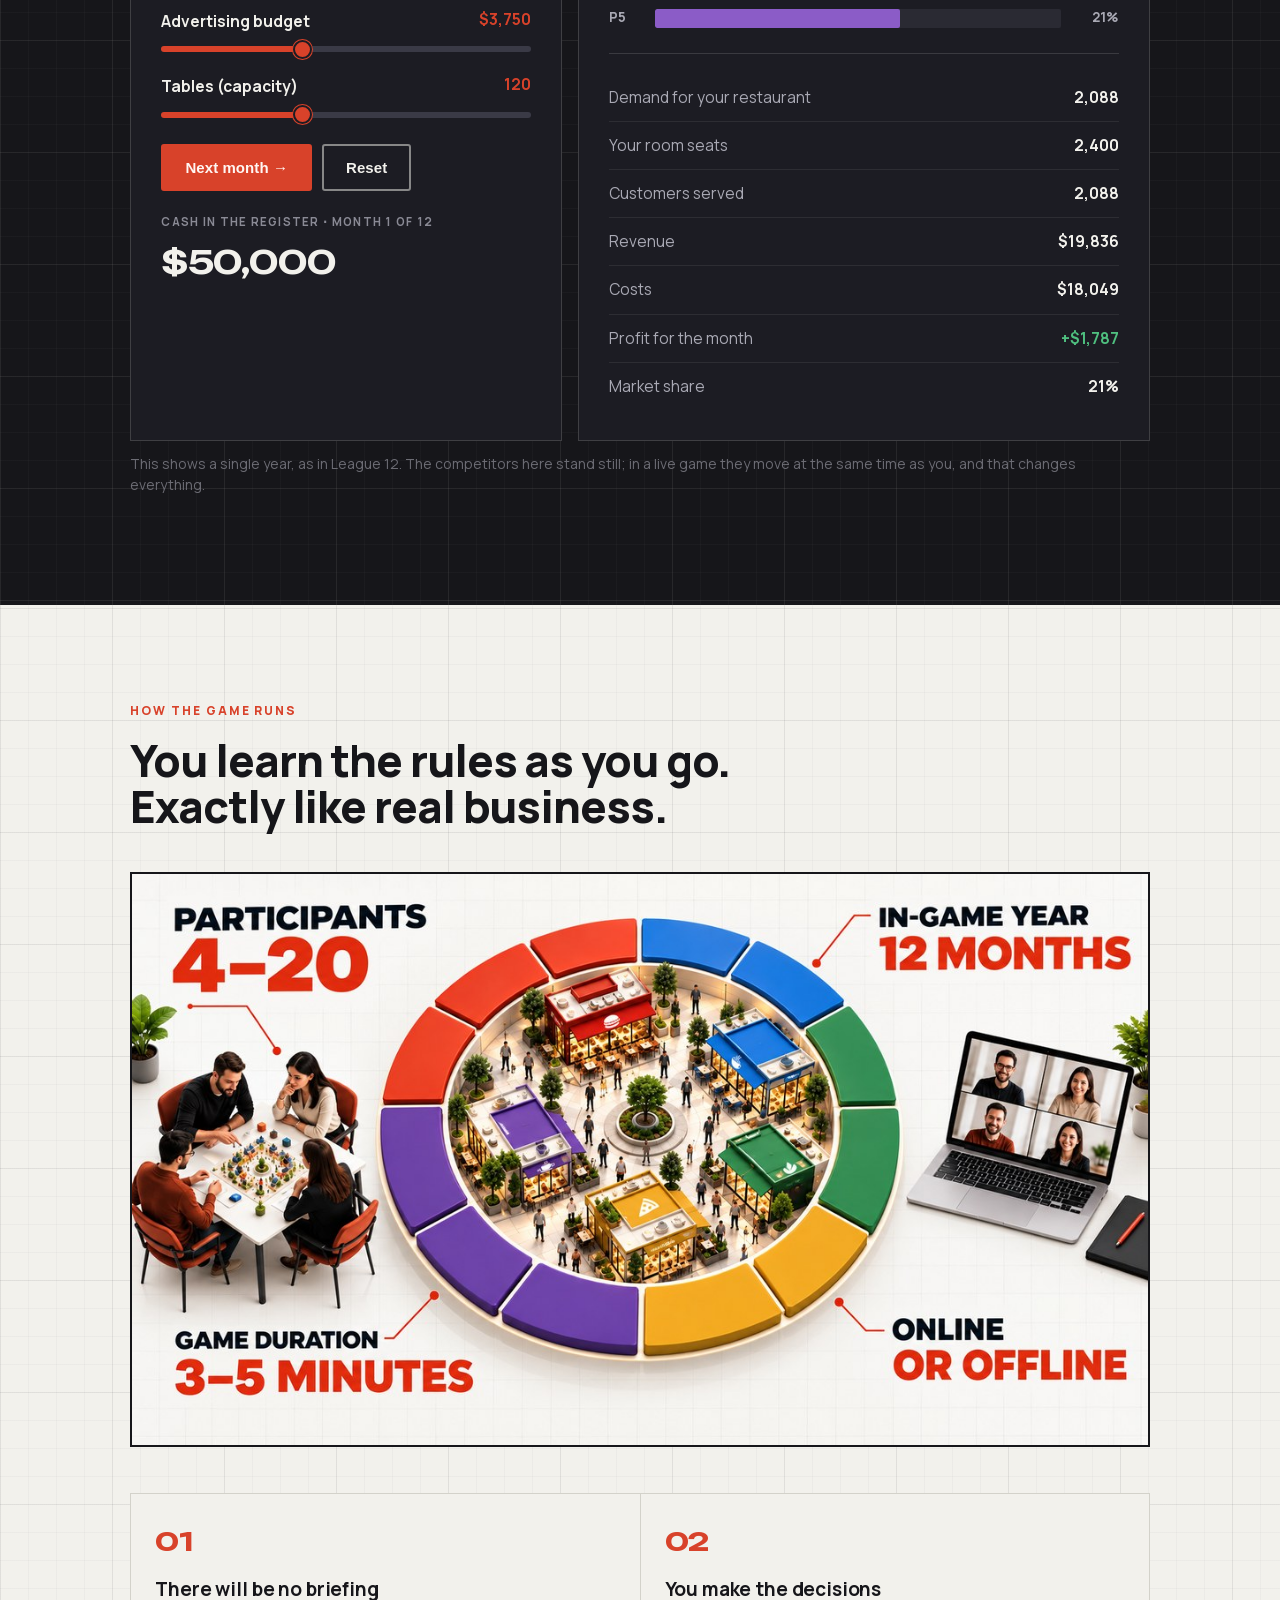
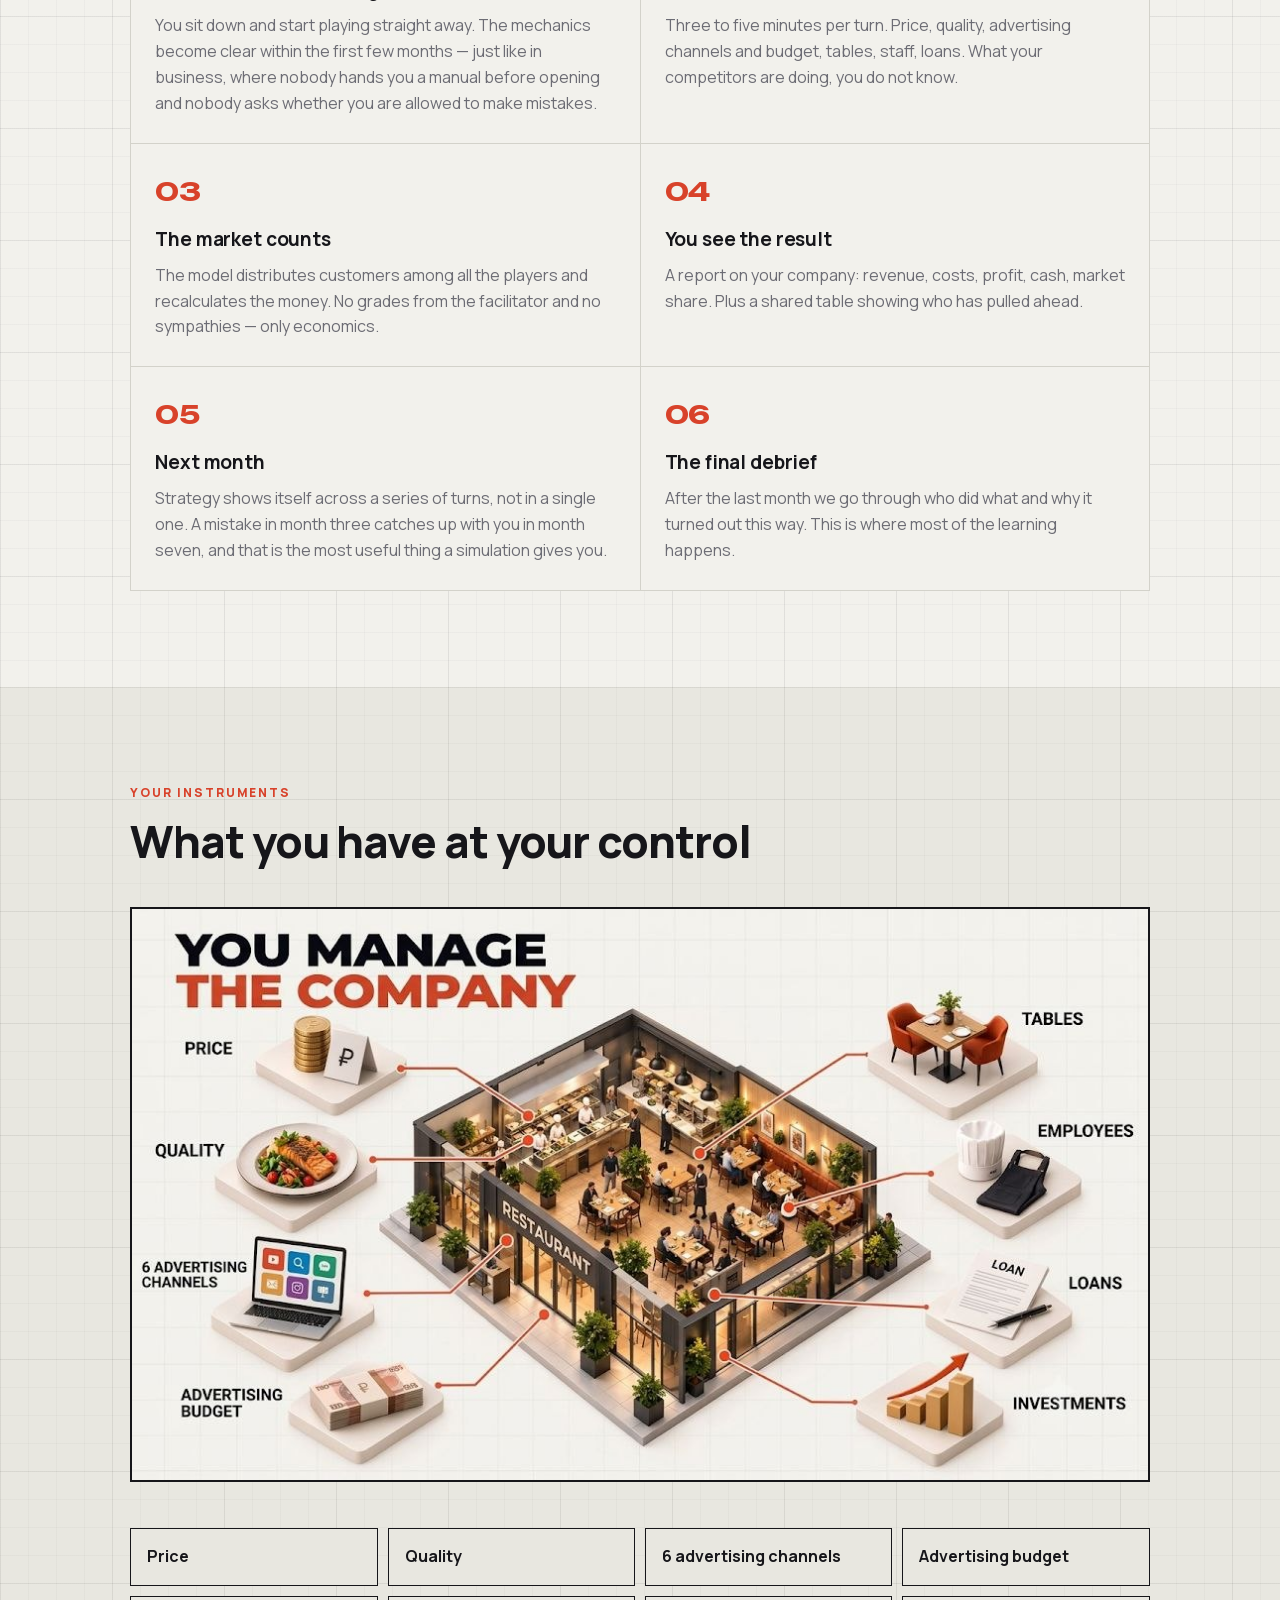
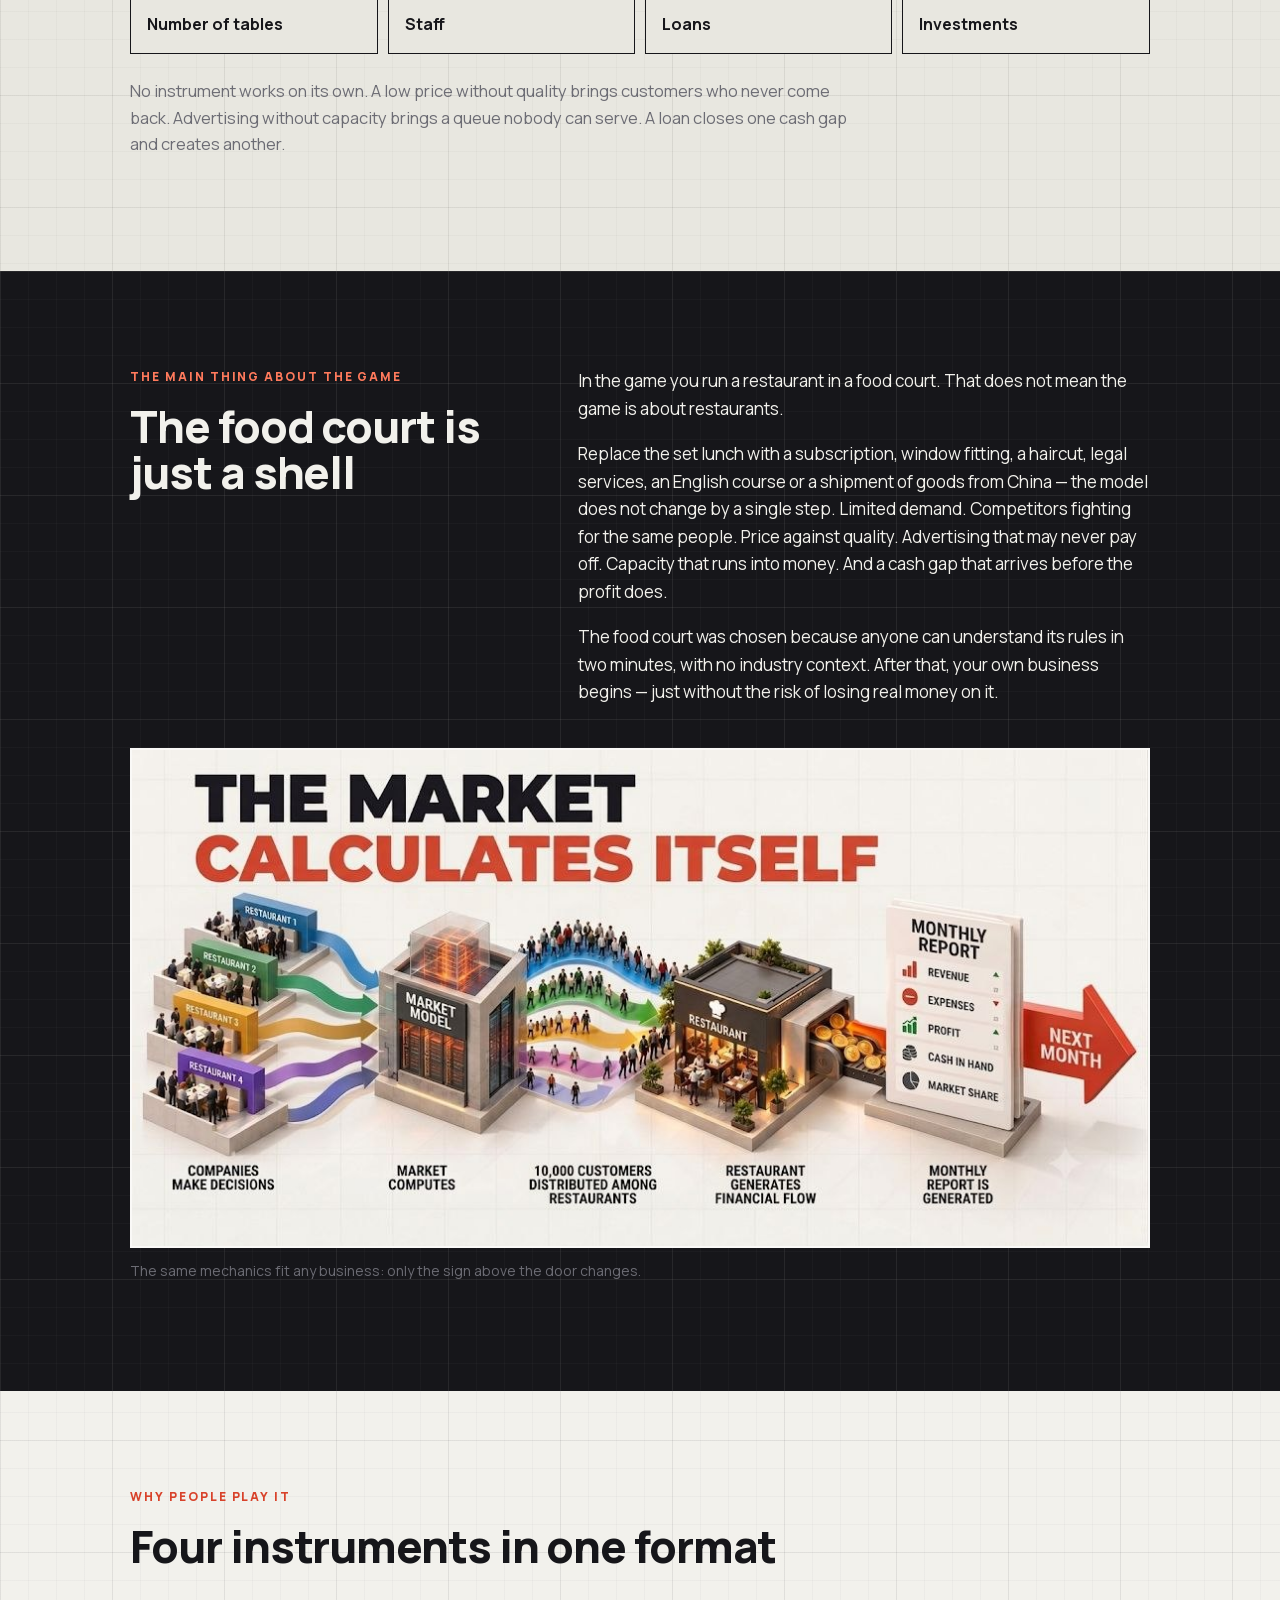
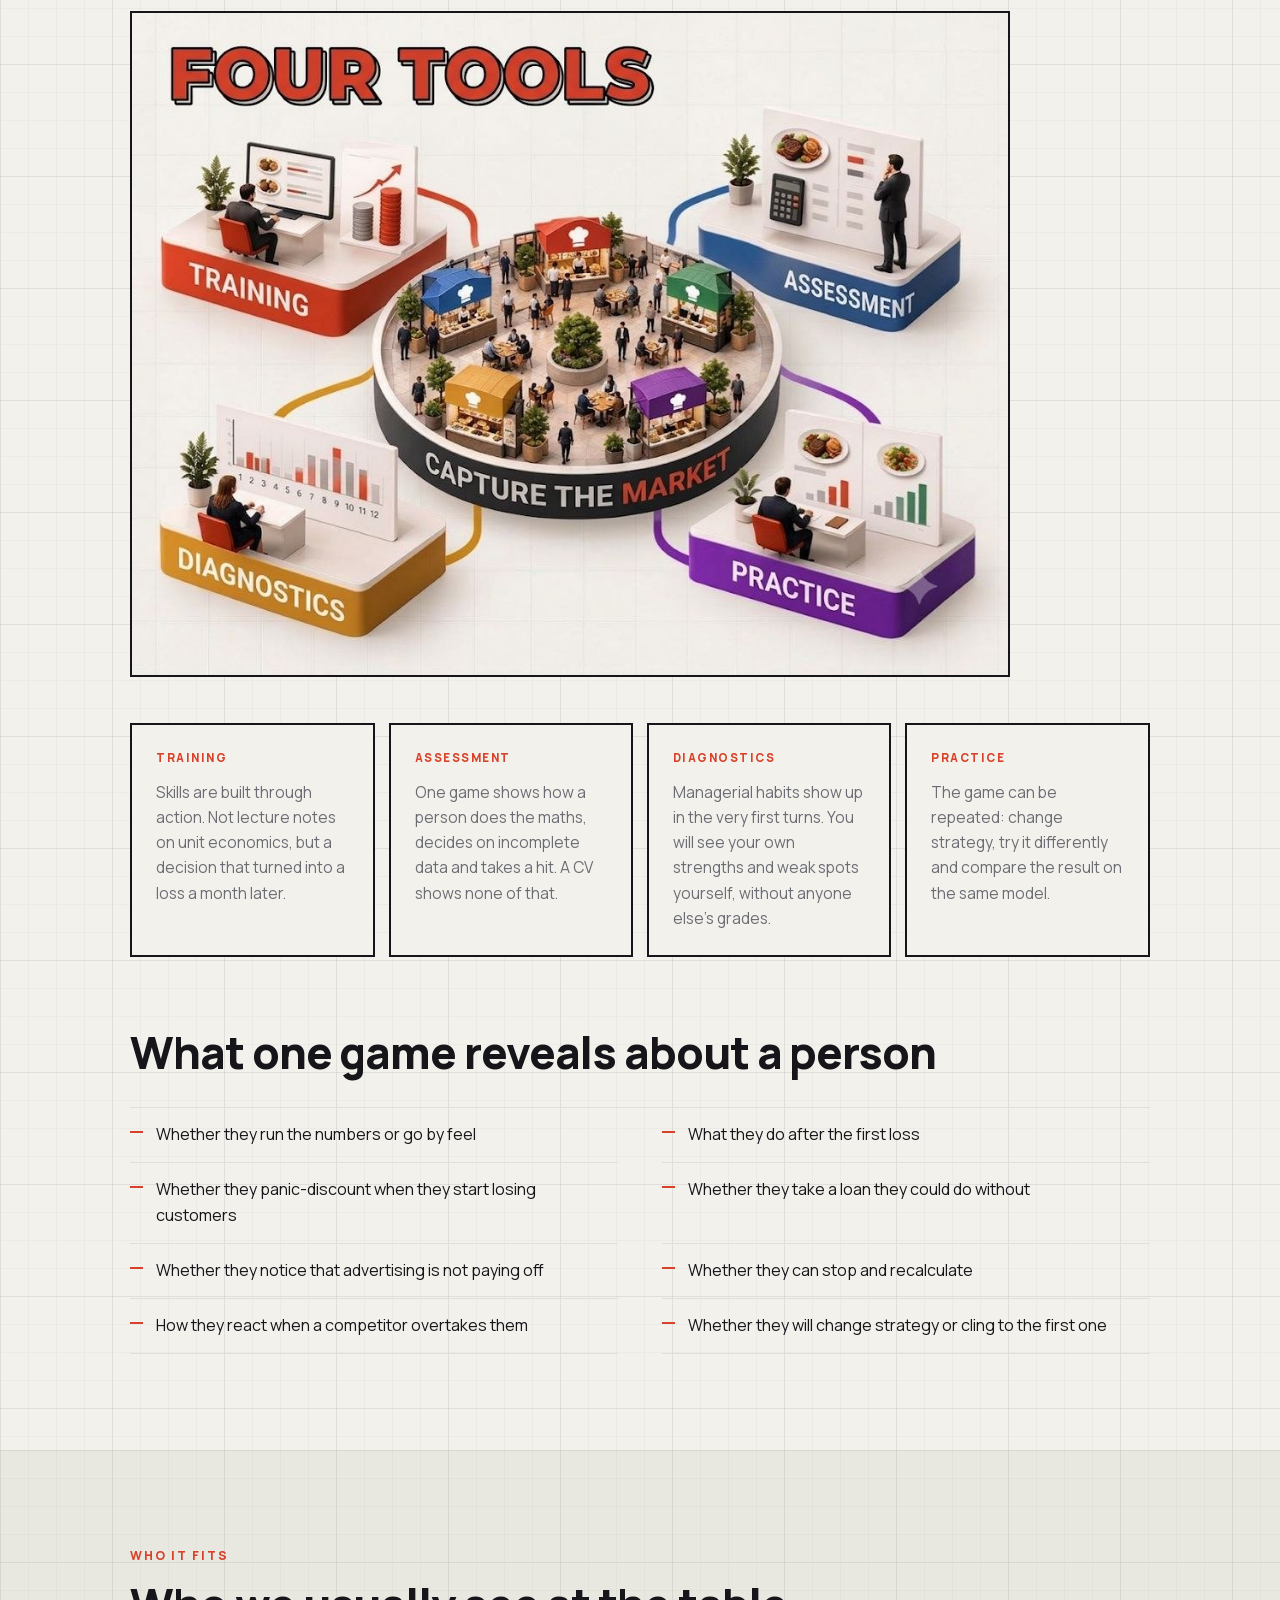
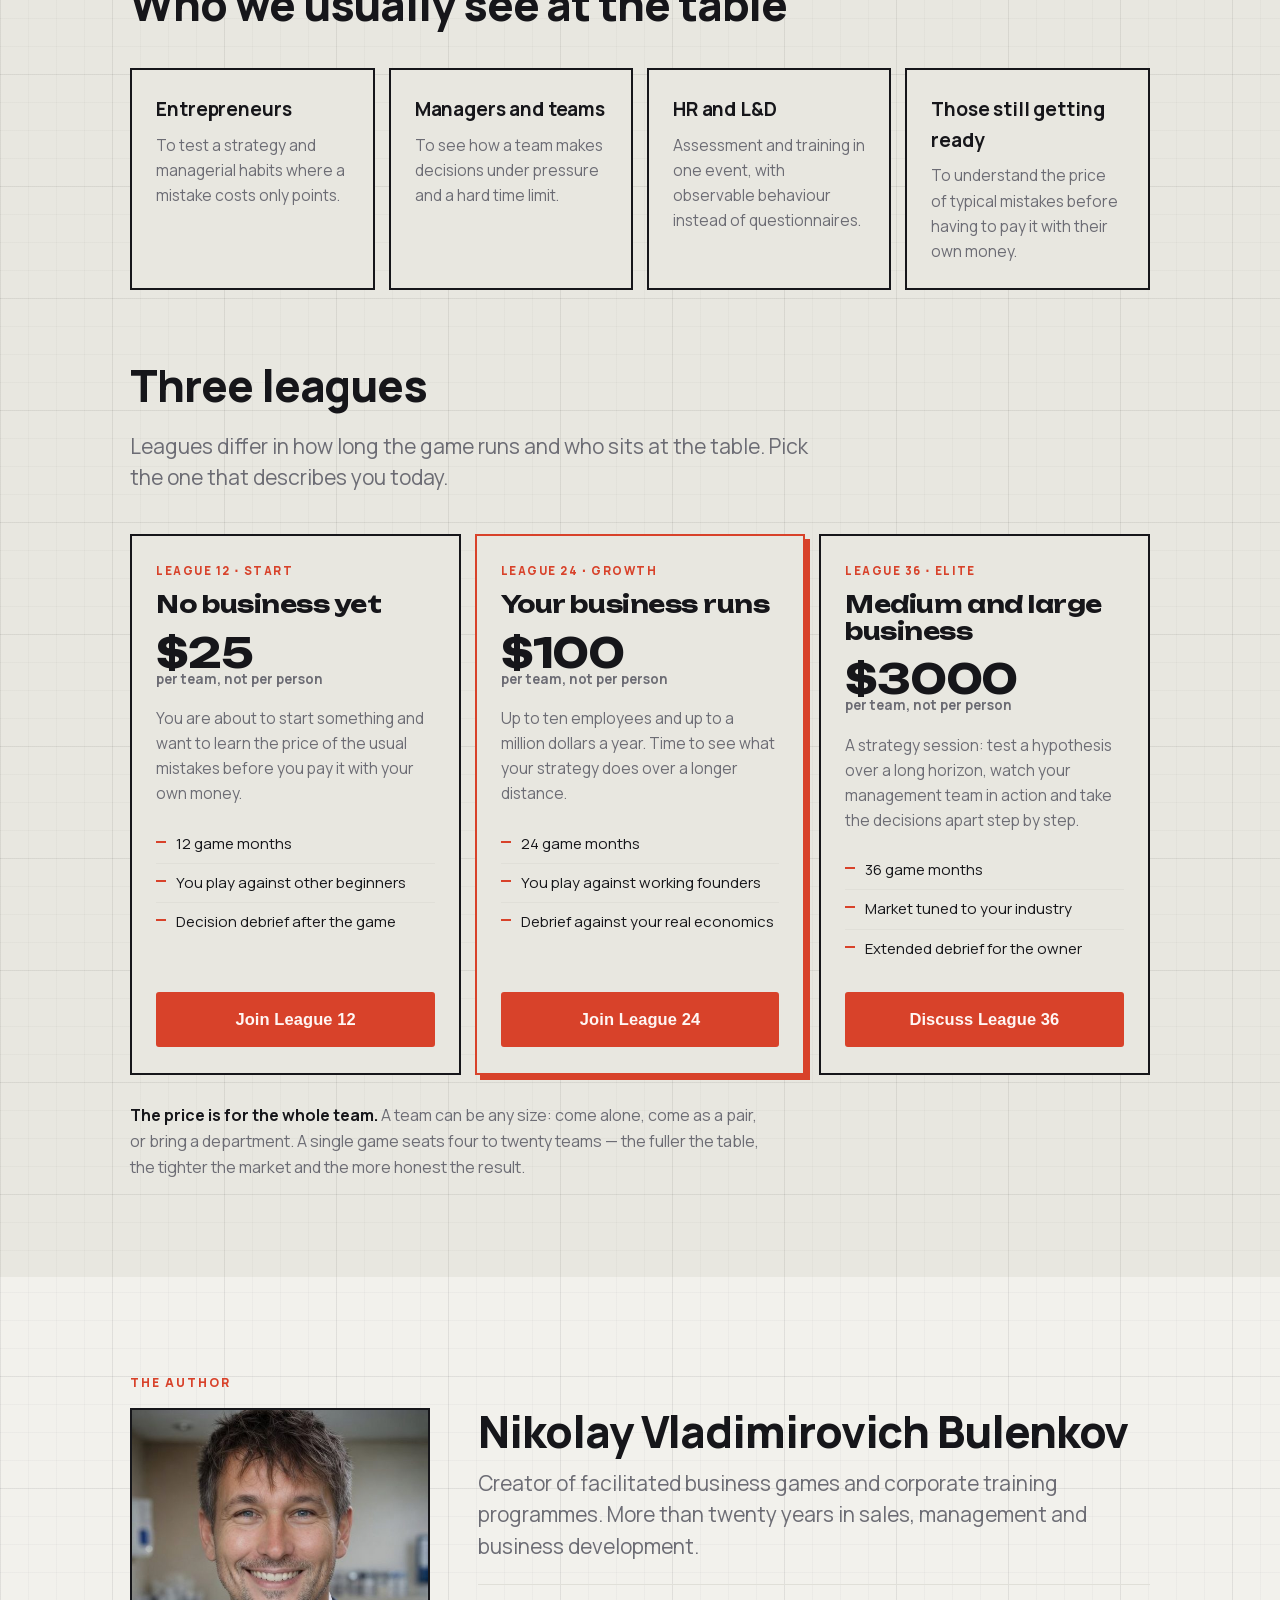
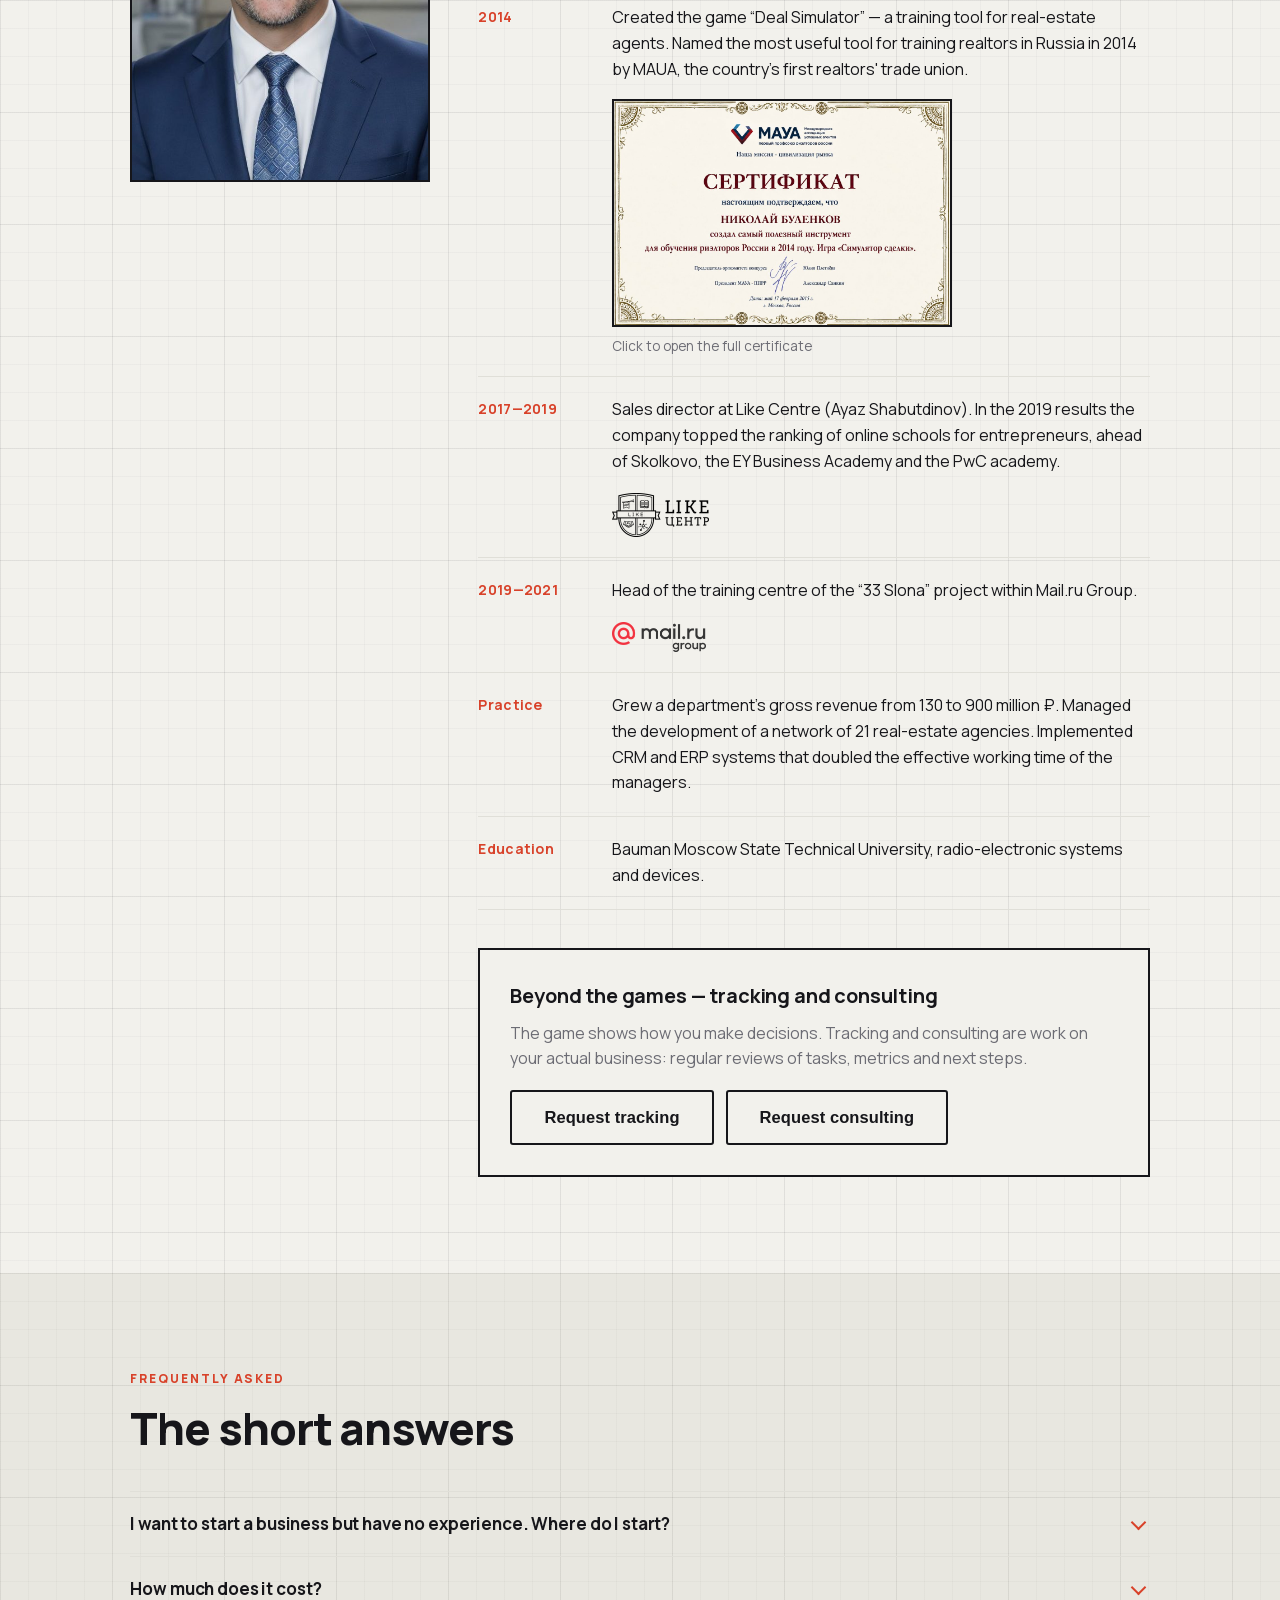
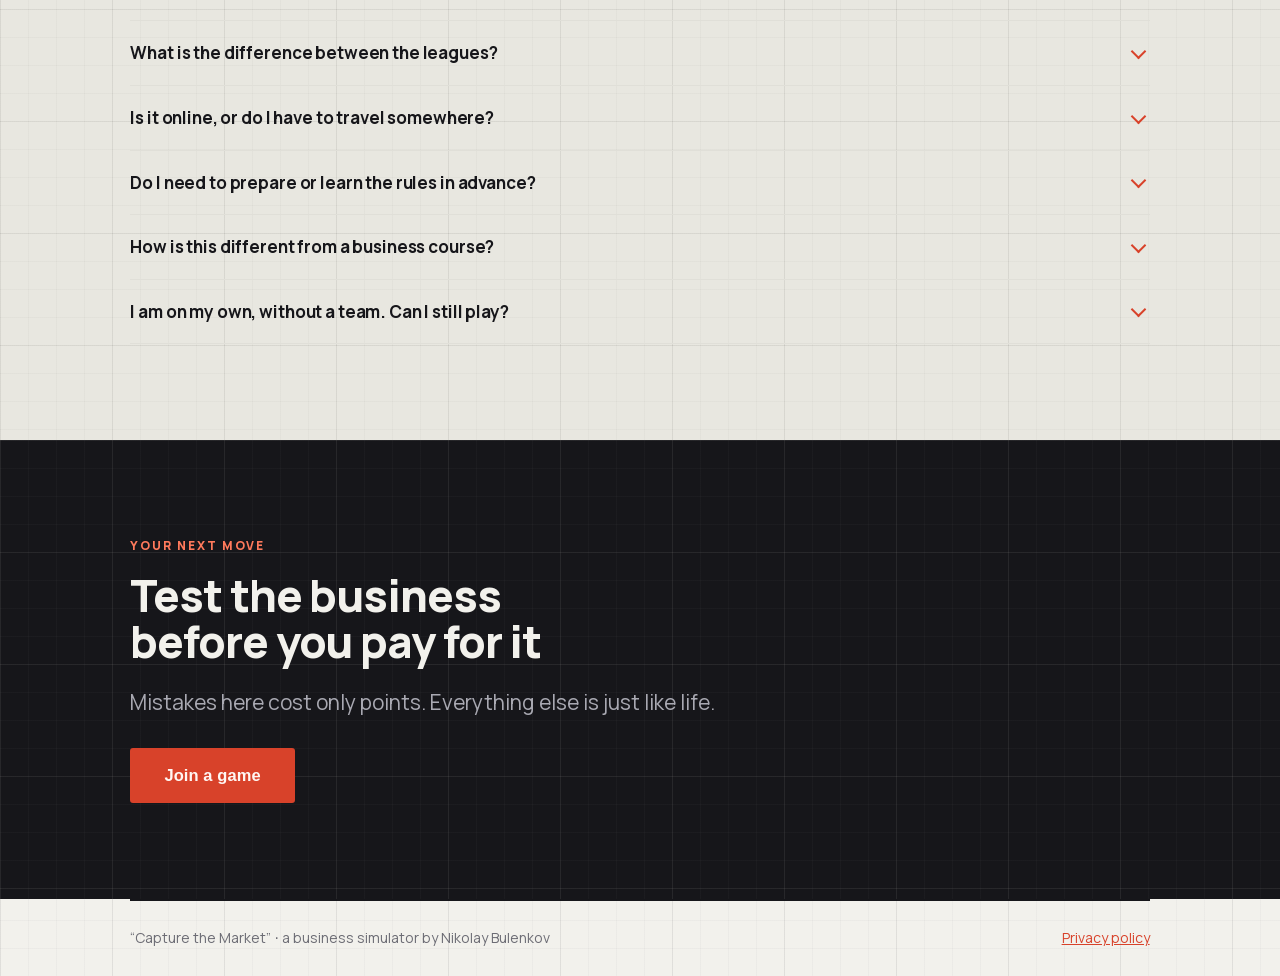
==== commit b12779f5: "Перевести сайт на приём заявок и три лиги Сайт рассказывал про игру тем, кто про неё уже слышал: дев" ====
--- a/en/index.html
+++ b/en/index.html
@@ -3,8 +3,8 @@
 <head>
 <meta charset="utf-8">
 <meta name="viewport" content="width=device-width, initial-scale=1">
-<title>Capture the Market — a business simulation by Nikolay Bulenkov</title>
-<meta name="description" content="A facilitated business simulation: one market, live competitors, twelve game months. Training, assessment and diagnostics of managerial decisions in a single format.">
+<title>Want to Start a Business? Run One First — Capture the Market</title>
+<meta name="description" content="Test your business in a game before you put money into it. One market, live competitors, a game year in a single session. Three leagues from $25 per team.">
 <meta name="theme-color" content="#F2F1EC">
 <link rel="icon" href="../favicon.svg" type="image/svg+xml">
 <link rel="canonical" href="https://marketgame.club/en/">
@@ -16,13 +16,138 @@
 
 <meta property="og:type" content="website">
 <meta property="og:locale" content="en_US">
-<meta property="og:title" content="Capture the Market — business simulation">
-<meta property="og:description" content="A year of business in one game: one shared market, live competitors, and cash in the register as the only judge.">
+<meta property="og:title" content="Want to start a business? Run one first">
+<meta property="og:description" content="A year of business in one game: one shared market, live competitors, and cash in the register as the only judge. From $25 per team.">
 <meta property="og:image" content="https://marketgame.club/og.jpg">
 <meta property="og:url" content="https://marketgame.club/en/">
 <meta name="twitter:card" content="summary_large_image">
 
 <link rel="stylesheet" href="../styles.css">
+
+<script type="application/ld+json">
+{
+  "@context": "https://schema.org",
+  "@graph": [
+    {
+      "@type": "Organization",
+      "@id": "https://marketgame.club/#org",
+      "name": "Capture the Market",
+      "url": "https://marketgame.club/en/",
+      "logo": "https://marketgame.club/og.jpg",
+      "founder": {
+        "@type": "Person",
+        "name": "Nikolay Vladimirovich Bulenkov",
+        "jobTitle": "Creator of facilitated business games",
+        "alumniOf": "Bauman Moscow State Technical University"
+      }
+    },
+    {
+      "@type": "Product",
+      "@id": "https://marketgame.club/en/#game",
+      "name": "Capture the Market — facilitated business simulation",
+      "description": "A team business game: 4 to 20 teams compete for one shared market over 12, 24 or 36 game months. A model distributes 10,000 customers by price, quality, advertising and capacity. Whoever ends with the most cash wins.",
+      "brand": { "@id": "https://marketgame.club/#org" },
+      "image": "https://marketgame.club/og.jpg",
+      "category": "Business simulation, entrepreneurship training",
+      "audience": {
+        "@type": "Audience",
+        "audienceType": "Aspiring and working entrepreneurs, managers, HR and L&D"
+      },
+      "offers": [
+        {
+          "@type": "Offer",
+          "name": "League 12 · Start",
+          "description": "12 game months for people who have no business yet. Priced per team of any size.",
+          "price": "25",
+          "priceCurrency": "USD",
+          "availability": "https://schema.org/InStock",
+          "url": "https://marketgame.club/en/#leagues"
+        },
+        {
+          "@type": "Offer",
+          "name": "League 24 · Growth",
+          "description": "24 game months for owners of a running business with up to 10 employees and up to 1,000,000 USD annual revenue. Priced per team of any size.",
+          "price": "100",
+          "priceCurrency": "USD",
+          "availability": "https://schema.org/InStock",
+          "url": "https://marketgame.club/en/#leagues"
+        },
+        {
+          "@type": "Offer",
+          "name": "League 36 · Elite",
+          "description": "36 game months, a strategy session for medium and large business with the market tuned to the client's industry. Priced per team of any size.",
+          "price": "3000",
+          "priceCurrency": "USD",
+          "availability": "https://schema.org/InStock",
+          "url": "https://marketgame.club/en/#leagues"
+        }
+      ]
+    },
+    {
+      "@type": "FAQPage",
+      "@id": "https://marketgame.club/en/#faq",
+      "mainEntity": [
+        {
+          "@type": "Question",
+          "name": "I want to start a business but have no experience. Where do I start?",
+          "acceptedAnswer": {
+            "@type": "Answer",
+            "text": "With a cheap mistake. In one evening the game walks you through what normally takes a year: you set a price, pour money into advertising, and run into a cash gap. Here the mistake costs points instead of savings. After that, the decisions you make in a real business are made by a different person."
+          }
+        },
+        {
+          "@type": "Question",
+          "name": "How much does it cost?",
+          "acceptedAnswer": {
+            "@type": "Answer",
+            "text": "Three leagues: 25 USD per team if you have no business yet; 100 USD if your business already runs, with up to ten employees and up to a million dollars a year; 3000 USD for a strategy session for medium and large companies. The price always covers the whole team, and a team can be any size."
+          }
+        },
+        {
+          "@type": "Question",
+          "name": "What is the difference between the leagues?",
+          "acceptedAnswer": {
+            "@type": "Answer",
+            "text": "The length of the game and who else is at the table. League 12 is twelve game months among other beginners. League 24 is twenty-four months among working founders. League 36 is thirty-six months with the market tuned to your industry."
+          }
+        },
+        {
+          "@type": "Question",
+          "name": "Is it online, or do I have to travel somewhere?",
+          "acceptedAnswer": {
+            "@type": "Answer",
+            "text": "Both work. The mechanics are identical: you make decisions, the model does the maths, everyone sees the result. Offline adds live negotiation at the next table; online lets you assemble a team from different cities."
+          }
+        },
+        {
+          "@type": "Question",
+          "name": "Do I need to prepare or learn the rules in advance?",
+          "acceptedAnswer": {
+            "@type": "Answer",
+            "text": "No. There is no briefing before the game, and that is deliberate. The mechanics become clear within the first few months, exactly as in business, where nobody hands you a manual before opening day."
+          }
+        },
+        {
+          "@type": "Question",
+          "name": "How is this different from a business course?",
+          "acceptedAnswer": {
+            "@type": "Answer",
+            "text": "A course explains unit economics to you. Here you set the price yourself, lose customers yourself, and read the report that shows your advertising never paid off. Nobody hands out grades: only the market counts."
+          }
+        },
+        {
+          "@type": "Question",
+          "name": "I am on my own, without a team. Can I still play?",
+          "acceptedAnswer": {
+            "@type": "Answer",
+            "text": "Yes. A team of one is still a team, and the price is the same. You will be playing against the other participants, not against the facilitator."
+          }
+        }
+      ]
+    }
+  ]
+}
+</script>
 </head>
 <body>
 
@@ -35,7 +160,7 @@
         <span aria-current="page">EN</span>
         <a href="../vi/" lang="vi" hreflang="vi" title="Tiếng Việt">VI</a>
       </nav>
-      <a class="bar__tg" href="https://t.me/Market_Game_by_Nickbv">Game schedule on Telegram</a>
+      <a class="bar__tg" href="#leagues" data-lead="">Join a game</a>
     </div>
   </div>
 </header>
@@ -44,13 +169,13 @@
 <section class="wrap hero">
   <div class="hero__in">
     <div>
-      <span class="eyebrow">FACILITATED BUSINESS SIMULATION</span>
-      <h1>Capture<span>the Market</span></h1>
-      <p class="lede">A year of business in a single game. One market shared by everyone, live competitors at the next table, and cash in the register as the only judge.</p>
+      <span class="eyebrow">CAPTURE THE MARKET · FACILITATED BUSINESS SIMULATION</span>
+      <h1>Start a business<span>in a game first</span></h1>
+      <p class="lede">Two hours at the table show you what otherwise takes months of business school and years of running the wrong business in the wrong market. One market shared by everyone, live competitors at the next table, and cash in the register as the only judge.</p>
       <div class="btns">
-        <a class="btn" href="https://t.me/Market_Game_by_Nickbv">Join a game</a>
-      </div>
-      <p class="undercta">The schedule of upcoming open games is in the Telegram group. You can ask anything there too.</p>
+        <button type="button" class="btn" data-lead="">Join a game</button>
+      </div>
+      <p class="undercta">Three leagues: from $25 per team if you have no business yet, up to a strategy session for medium and large companies.</p>
     </div>
     <div class="hero__pic">
       <img src="../hero-en.jpg" width="1150" height="767" alt="Game diagram: the flow of shopping mall customers is distributed among competing food court restaurants" fetchpriority="high">
@@ -58,12 +183,12 @@
   </div>
 
   <dl class="specs">
-    <div><dt>PLAYERS</dt><dd>4—20</dd></div>
-    <div><dt>GAME YEAR</dt><dd>12 months</dd></div>
-    <div><dt>TURN</dt><dd>3—5 minutes</dd></div>
+    <div><dt>TEAMS PER GAME</dt><dd>4—20</dd></div>
+    <div><dt>PER TEAM</dt><dd>Any number</dd></div>
+    <div><dt>GAME LENGTH</dt><dd>12 / 24 / 36 mo.</dd></div>
     <div><dt>FORMAT</dt><dd>Online or offline</dd></div>
   </dl>
-  <p class="specnote">Large groups play in teams: several people run one company and have to agree among themselves within the same three to five minutes. That adds another layer to the game — negotiating inside your own team.</p>
+  <p class="specnote">A turn is three to five minutes. A team runs one company and has to agree among themselves inside that same window as everyone else. That adds another layer to the game: negotiating with your own people against the clock.</p>
 </section>
 
 <!-- WHAT IT IS -->
@@ -78,7 +203,7 @@
       <p>Several companies sit down around one market and start competing for the same customers. Each turn is a game month. You set the price, invest in quality, choose advertising channels, add tables, hire people, take out a loan.</p>
       <p>Then the market does the maths on its own. Ten thousand customers are distributed among all the players — not evenly, but depending on whose combination of price, quality, advertising and capacity looks more attractive to them. That is decided by the model, not by the facilitator.</p>
       <p>You get your own report: revenue, costs, profit, cash on hand and market share. Then the next month begins.</p>
-      <p>After twelve months, the winner is whoever has the most cash in the register. Not whoever told the most convincing story about their strategy.</p>
+      <p>At the end of the game, the winner is whoever has the most cash in the register. Not whoever told the most convincing story about their strategy.</p>
     </div>
     </div>
     <figure class="figure"><img src="../one-market-en.jpg" width="1150" height="647" alt="One market for everyone: a flow of 10,000 customers passes through the market model and is distributed among competing restaurants. One turn equals one month, a game year is twelve months" loading="lazy"></figure>
@@ -135,7 +260,7 @@
         <p class="sim__warn" id="simWarn" hidden></p>
       </div>
     </div>
-    <p class="figcap">The competitors here stand still. In a live game they move at the same time as you, and that changes everything.</p>
+    <p class="figcap">This shows a single year, as in League 12. The competitors here stand still; in a live game they move at the same time as you, and that changes everything.</p>
   </div>
 </section>
 
@@ -152,7 +277,7 @@
       <article><h3>The market counts</h3><p>The model distributes customers among all the players and recalculates the money. No grades from the facilitator and no sympathies — only economics.</p></article>
       <article><h3>You see the result</h3><p>A report on your company: revenue, costs, profit, cash, market share. Plus a shared table showing who has pulled ahead.</p></article>
       <article><h3>Next month</h3><p>Strategy shows itself across a series of turns, not in a single one. A mistake in month three catches up with you in month seven, and that is the most useful thing a simulation gives you.</p></article>
-      <article><h3>The final debrief</h3><p>After the twelfth month we go through who did what and why it turned out this way. This is where most of the learning happens.</p></article>
+      <article><h3>The final debrief</h3><p>After the last month we go through who did what and why it turned out this way. This is where most of the learning happens.</p></article>
     </div>
   </div>
 </section>
@@ -231,21 +356,51 @@
       <div class="card"><h3>Those still getting ready</h3><p>To understand the price of typical mistakes before having to pay it with their own money.</p></div>
     </div>
 
-    <h2 style="margin-top:clamp(44px,6vw,72px)">Two formats</h2>
-    <div class="cards cards--2">
-      <div class="card">
-        <span class="card__tag">OPEN GAME</span>
-        <h3>Come on your own</h3>
-        <p>You play against people you do not know — it is fairer and more interesting that way. The schedule of upcoming games is published in the Telegram group.</p>
-        <div class="btns" style="margin-top:20px"><a class="btn" href="https://t.me/Market_Game_by_Nickbv">Join a game</a></div>
-      </div>
-      <div class="card">
-        <span class="card__tag">CORPORATE FORMAT</span>
-        <h3>Your team plays</h3>
-        <p>Up to twenty people, optionally in teams of several per company. Market settings and the final debrief are tailored to the objectives of the business.</p>
-        <div class="btns" style="margin-top:20px"><a class="btn btn--line" href="https://t.me/nickbv">Discuss a corporate game</a></div>
-      </div>
-    </div>
+    <h2 id="leagues" style="margin-top:clamp(44px,6vw,72px)">Three leagues</h2>
+    <p class="lede">Leagues differ in how long the game runs and who sits at the table. Pick the one that describes you today.</p>
+    <div class="leagues">
+
+      <div class="league">
+        <span class="league__tag">LEAGUE 12 · START</span>
+        <p class="league__name">No business yet</p>
+        <p class="league__price">$25<span class="league__per">per team, not per person</span></p>
+        <p class="league__who">You are about to start something and want to learn the price of the usual mistakes before you pay it with your own money.</p>
+        <ul class="league__facts">
+          <li>12 game months</li>
+          <li>You play against other beginners</li>
+          <li>Decision debrief after the game</li>
+        </ul>
+        <button type="button" class="btn" data-lead="l12">Join League 12</button>
+      </div>
+
+      <div class="league league--hot">
+        <span class="league__tag">LEAGUE 24 · GROWTH</span>
+        <p class="league__name">Your business runs</p>
+        <p class="league__price">$100<span class="league__per">per team, not per person</span></p>
+        <p class="league__who">Up to ten employees and up to a million dollars a year. Time to see what your strategy does over a longer distance.</p>
+        <ul class="league__facts">
+          <li>24 game months</li>
+          <li>You play against working founders</li>
+          <li>Debrief against your real economics</li>
+        </ul>
+        <button type="button" class="btn" data-lead="l24">Join League 24</button>
+      </div>
+
+      <div class="league">
+        <span class="league__tag">LEAGUE 36 · ELITE</span>
+        <p class="league__name">Medium and large business</p>
+        <p class="league__price">$3000<span class="league__per">per team, not per person</span></p>
+        <p class="league__who">A strategy session: test a hypothesis over a long horizon, watch your management team in action and take the decisions apart step by step.</p>
+        <ul class="league__facts">
+          <li>36 game months</li>
+          <li>Market tuned to your industry</li>
+          <li>Extended debrief for the owner</li>
+        </ul>
+        <button type="button" class="btn" data-lead="l36">Discuss League 36</button>
+      </div>
+
+    </div>
+    <p class="leaguenote"><b>The price is for the whole team.</b> A team can be any size: come alone, come as a pair, or bring a department. A single game seats four to twenty teams — the fuller the table, the tighter the market and the more honest the result.</p>
   </div>
 </section>
 
@@ -299,8 +454,8 @@
           <h3>Beyond the games — tracking and consulting</h3>
           <p>The game shows how you make decisions. Tracking and consulting are work on your actual business: regular reviews of tasks, metrics and next steps.</p>
           <div class="btns" style="margin-top:18px">
-            <a class="btn btn--line" href="https://t.me/nickbv">Request tracking</a>
-            <a class="btn btn--line" href="https://t.me/nickbv">Request consulting</a>
+            <button type="button" class="btn btn--line" data-lead="tracking">Request tracking</button>
+            <button type="button" class="btn btn--line" data-lead="consulting">Request consulting</button>
           </div>
         </div>
       </div>
@@ -308,18 +463,40 @@
   </div>
 </section>
 
-<!-- TELEGRAM GROUP -->
+<!-- FAQ -->
 <section class="sect sect--tint">
   <div class="wrap">
-    <div class="tg split" style="align-items:center">
-      <div>
-        <span class="eyebrow">TELEGRAM GROUP</span>
-        <h2 style="margin-bottom:.35em">Game schedule and any questions</h2>
-      </div>
-      <div>
-        <p class="mute" style="font-size:16.5px">The group publishes the schedule of upcoming open games, and you can also ask about the format, taking part and corporate sessions. Joining is open to everyone.</p>
-        <div class="btns"><a class="btn" href="https://t.me/Market_Game_by_Nickbv">Open the group</a></div>
-      </div>
+    <span class="eyebrow">FREQUENTLY ASKED</span>
+    <h2>The short answers</h2>
+    <div class="faq">
+      <details>
+        <summary>I want to start a business but have no experience. Where do I start?</summary>
+        <p class="faq__a">With a cheap mistake. In one evening the game walks you through what normally takes a year: you set a price, pour money into advertising, and run into a cash gap. Here the mistake costs points instead of savings. After that, the decisions you make in a real business are made by a different person.</p>
+      </details>
+      <details>
+        <summary>How much does it cost?</summary>
+        <p class="faq__a">Three leagues: $25 per team if you have no business yet; $100 if your business already runs — up to ten employees and up to a million dollars a year; $3000 for a strategy session for medium and large companies. The price always covers the whole team, and a team can be any size.</p>
+      </details>
+      <details>
+        <summary>What is the difference between the leagues?</summary>
+        <p class="faq__a">The length of the game and who else is at the table. League 12 is twelve game months among other beginners. League 24 is twenty-four months among working founders. League 36 is thirty-six months with the market tuned to your industry.</p>
+      </details>
+      <details>
+        <summary>Is it online, or do I have to travel somewhere?</summary>
+        <p class="faq__a">Both work. The mechanics are identical: you make decisions, the model does the maths, everyone sees the result. Offline adds live negotiation at the next table; online lets you assemble a team from different cities.</p>
+      </details>
+      <details>
+        <summary>Do I need to prepare or learn the rules in advance?</summary>
+        <p class="faq__a">No. There is no briefing before the game, and that is deliberate. The mechanics become clear within the first few months, exactly as in business, where nobody hands you a manual before opening day.</p>
+      </details>
+      <details>
+        <summary>How is this different from a business course?</summary>
+        <p class="faq__a">A course explains unit economics to you. Here you set the price yourself, lose customers yourself, and read the report that shows your advertising never paid off. Nobody hands out grades: only the market counts.</p>
+      </details>
+      <details>
+        <summary>I am on my own, without a team. Can I still play?</summary>
+        <p class="faq__a">Yes. A team of one is still a team, and the price is the same. You will be playing against the other participants, not against the facilitator.</p>
+      </details>
     </div>
   </div>
 </section>
@@ -328,11 +505,10 @@
 <section class="sect sect--dark final">
   <div class="wrap">
     <span class="eyebrow">YOUR NEXT MOVE</span>
-    <h2>Twelve months of business are waiting for you at one table</h2>
+    <h2>Test the business before you pay for it</h2>
     <p class="lede">Mistakes here cost only points. Everything else is just like life.</p>
     <div class="btns" style="margin-top:30px">
-      <a class="btn" href="https://t.me/Market_Game_by_Nickbv">Join a game</a>
-      <a class="btn btn--line" href="https://t.me/nickbv">Message the author</a>
+      <button type="button" class="btn" data-lead="">Join a game</button>
     </div>
   </div>
 </section>
@@ -340,7 +516,7 @@
 <footer class="wrap">
   <div class="foot">
     <span>“Capture the Market” · a business simulator by Nikolay Bulenkov</span>
-    <span>Game · tracking · consulting</span>
+    <span><a href="privacy.html">Privacy policy</a></span>
   </div>
 </footer>
 
@@ -372,5 +548,47 @@
 };
 </script>
 <script src="../sim.js"></script>
+
+<script>
+window.FORM_CONFIG = {
+  endpoint: 'https://script.google.com/macros/s/AKfycbxE0kMC6oIlYu7r6wyIFLdjhnkD862wcumVuhh9k7uDW4CD8QnOKINW2HWd_IWopeQE/exec',
+  lang: 'en',
+  privacyUrl: 'privacy.html',
+  fallback: { url: 'https://t.me/nickbv', label: '@nickbv' },
+  leagues: {
+    '':           'Not sure yet',
+    l12:          'League 12 · Start — $25',
+    l24:          'League 24 · Growth — $100',
+    l36:          'League 36 · Elite — $3000',
+    tracking:     'Tracking',
+    consulting:   'Consulting'
+  },
+  text: {
+    title:        'Join a game',
+    subtitle:     'We reply within a day and tell you about the next games.',
+    name:         'Your name',
+    namePh:       'Name',
+    phone:        'Phone',
+    phonePh:      '+1 555 000 0000',
+    telegram:     'Telegram handle',
+    telegramPh:   '@username',
+    league:       'What are you interested in',
+    consent:      'I agree to the processing of my personal data —',
+    privacy:      'privacy policy',
+    submit:       'Send request',
+    sending:      'Sending…',
+    successTitle: 'Request received',
+    successText:  'We will get back to you within a day. If you do not hear from us, write directly — the contact is in the footer.',
+    close:        'Close',
+    errName:      'Please tell us what to call you.',
+    errContact:   'Leave a phone number or a Telegram handle — otherwise we cannot reply.',
+    errPhone:     'That phone number looks incomplete. Please check it.',
+    errConsent:   'We cannot accept the request without your consent to data processing.',
+    errSend:      'The request could not be sent.',
+    errSendFallback: 'Write directly:'
+  }
+};
+</script>
+<script src="../form.js"></script>
 </body>
 </html>
--- a/styles.css
+++ b/styles.css
@@ -49,7 +49,11 @@
 .sect--dark .eyebrow{color:#FF7A5C}
 
 h1,h2{margin:0;line-height:1.06;letter-spacing:-.025em;font-weight:800}
-h1{font-family:var(--disp);font-weight:800;font-size:clamp(40px,7.4vw,84px);letter-spacing:-.035em;line-height:.94;text-transform:uppercase}
+/* Заголовок набирается прописными в display-шрифте, поэтому переносить слова
+   нельзя — перенос рубит слово посередине. Вместо этого держим в H1 короткие
+   слова (самое длинное — «ОТКРОЙТЕ», 8 знаков) и такую нижнюю границу кегля,
+   при которой это слово помещается в колонку на экране 360px. */
+h1{font-family:var(--disp);font-weight:800;font-size:clamp(34px,7.4vw,84px);letter-spacing:-.035em;line-height:.96;text-transform:uppercase}
 h2{font-size:clamp(26px,3.9vw,44px);margin-bottom:.5em}
 h3{margin:0 0 8px;font-size:19px;font-weight:700;letter-spacing:-.008em}
 p{margin:0 0 1.05em}
@@ -88,6 +92,7 @@
 /* герой */
 .hero{padding-top:clamp(36px,5vw,64px);padding-bottom:clamp(40px,5vw,64px)}
 .hero__in{display:grid;gap:clamp(28px,4vw,52px);align-items:center}
+.hero__in>*{min-width:0}
 @media(min-width:900px){.hero__in{grid-template-columns:minmax(0,1fr) minmax(0,.92fr)}}
 .hero h1{margin-bottom:20px}
 .hero h1 span{display:block;color:var(--red)}
@@ -210,6 +215,76 @@
 .sim__stats .minus{color:#F2705A}
 .sim__warn{margin:18px 0 0;padding:13px 15px;border-left:3px solid #E9A63C;background:rgba(233,166,60,.09);font-size:14.5px;color:#E6C88C;line-height:1.5}
 
+/* --- лиги --- */
+.leagues{display:grid;gap:14px;margin-top:clamp(26px,4vw,40px)}
+@media(min-width:900px){.leagues{grid-template-columns:repeat(3,1fr)}}
+.league{display:flex;flex-direction:column;border:2px solid var(--ink);padding:26px 24px;background:var(--paper)}
+.sect--tint .league{background:var(--paper-2)}
+.league--hot{border-color:var(--red);box-shadow:5px 5px 0 var(--red)}
+.league__tag{display:block;font-size:11.5px;font-weight:800;letter-spacing:.13em;color:var(--red);margin-bottom:12px}
+.league__name{font-family:var(--disp);font-weight:700;font-size:23px;letter-spacing:-.02em;margin:0 0 4px;line-height:1.15}
+.league__price{font-family:var(--disp);font-weight:700;font-size:clamp(30px,4vw,40px);letter-spacing:-.03em;line-height:1;margin:10px 0 2px}
+.league__per{display:block;font-family:var(--sans);font-size:13.5px;font-weight:700;color:var(--mute);letter-spacing:0;margin-bottom:18px}
+.league__who{font-size:15.5px;color:var(--mute);margin:0 0 18px}
+.league__facts{list-style:none;margin:0 0 24px;padding:0;font-size:15px}
+.league__facts li{position:relative;padding:7px 0 7px 20px;border-bottom:1px solid var(--line-2)}
+.league__facts li::before{content:"";position:absolute;left:0;top:16px;width:10px;height:2px;background:var(--red)}
+.league__facts li:last-child{border-bottom:0}
+.league .btn{margin-top:auto;text-align:center}
+.leaguenote{margin:clamp(20px,3vw,28px) 0 0;font-size:16px;color:var(--mute);max-width:70ch}
+.leaguenote b{color:var(--ink);font-weight:700}
+.sect--dark .leaguenote b{color:var(--paper)}
+
+/* --- FAQ --- */
+.faq{margin-top:clamp(26px,4vw,40px);border-top:1px solid var(--line-2)}
+.faq details{border-bottom:1px solid var(--line-2)}
+.faq summary{cursor:pointer;list-style:none;padding:18px 34px 18px 0;position:relative;font-size:17px;font-weight:700;letter-spacing:-.008em}
+.faq summary::-webkit-details-marker{display:none}
+.faq summary::after{content:"";position:absolute;right:6px;top:50%;width:9px;height:9px;margin-top:-7px;border-right:2px solid var(--red);border-bottom:2px solid var(--red);transform:rotate(45deg);transition:transform .15s}
+.faq details[open] summary::after{transform:rotate(-135deg);margin-top:-2px}
+.faq summary:hover{color:var(--red)}
+.faq__a{margin:0;padding:0 0 20px;font-size:16px;color:var(--mute);max-width:72ch}
+
+/* --- форма заявки --- */
+.lf{padding:0;border:2px solid var(--ink);border-radius:3px;background:var(--paper);color:var(--ink);max-width:460px;width:calc(100% - 32px);box-shadow:8px 8px 0 rgba(22,22,26,.18)}
+.lf::backdrop{background:rgba(22,22,26,.55)}
+.lf__in{position:relative;padding:clamp(24px,4vw,34px)}
+.lf__x{position:absolute;top:10px;right:12px;width:34px;height:34px;border:0;background:transparent;font-size:26px;line-height:1;color:var(--mute);cursor:pointer;border-radius:3px}
+.lf__x:hover{color:var(--red)}
+.lf__t{font-size:clamp(21px,3vw,26px);margin:0 0 6px;line-height:1.15}
+.lf__sub{font-size:15px;color:var(--mute);margin:0 0 22px}
+.lf__row{margin-bottom:15px}
+.lf__row label{display:block;font-size:14px;font-weight:700;margin-bottom:6px}
+.lf__row input,.lf__row select{width:100%;font:inherit;font-size:16px;padding:11px 13px;border:2px solid var(--line);border-radius:3px;background:#fff;color:var(--ink)}
+.lf__row input:focus,.lf__row select:focus{outline:none;border-color:var(--ink)}
+.lf__row--bad input,.lf__row--bad select{border-color:var(--red)}
+.lf__hint{display:block;font-size:13px;color:var(--mute);margin-top:5px}
+.lf__trap{position:absolute;left:-9999px;width:1px;height:1px;overflow:hidden}
+.lf__check{display:flex;gap:10px;align-items:flex-start;margin:18px 0 0}
+.lf__check input{margin-top:3px;width:17px;height:17px;flex:none;accent-color:var(--red)}
+.lf__consent{font-size:14px;color:var(--mute);line-height:1.45}
+.lf__actions{margin-top:22px}
+.lf__actions .btn{width:100%;padding:14px 20px}
+.lf__actions .btn:disabled{opacity:.6;cursor:default}
+.lf__status{margin:14px 0 0;font-size:14.5px;line-height:1.45;min-height:1px}
+.lf__status--bad{color:var(--red-dk)}
+.lf__form--done{display:none}
+.lf__done h3{font-size:20px;margin:0 0 8px}
+.lf__done p{font-size:15.5px;color:var(--mute);margin:0 0 20px}
+.lf__done .btn{width:100%;padding:14px 20px}
+
+/* --- юридические страницы --- */
+.legal{max-width:72ch}
+.legal h2{font-size:clamp(21px,2.6vw,27px);margin:clamp(30px,4vw,44px) 0 .6em}
+.legal h2:first-of-type{margin-top:0}
+.legal p,.legal li{font-size:16.5px;color:var(--ink-2)}
+.legal ul{padding-left:20px;margin:0 0 1.05em}
+.legal li{margin-bottom:.5em}
+/* плейсхолдеры под реквизиты бывают длинными — переносить им можно и нужно */
+.legal .fill{background:rgba(216,66,42,.12);border-bottom:2px solid var(--red);padding:1px 5px;font-weight:700}
+.legal__date{font-size:14.5px;color:var(--mute);margin-bottom:clamp(26px,4vw,38px)}
+.backlink{display:inline-block;margin-top:clamp(30px,4vw,44px);font-weight:700;font-size:15.5px}
+
 @keyframes rise{from{opacity:0;transform:translateY(16px)}to{opacity:1;transform:none}}
 .hero h1,.hero .lede,.hero .btns,.hero .undercta,.hero__pic{animation:rise .7s cubic-bezier(.2,.75,.3,1) both}
 .hero .lede{animation-delay:.07s}
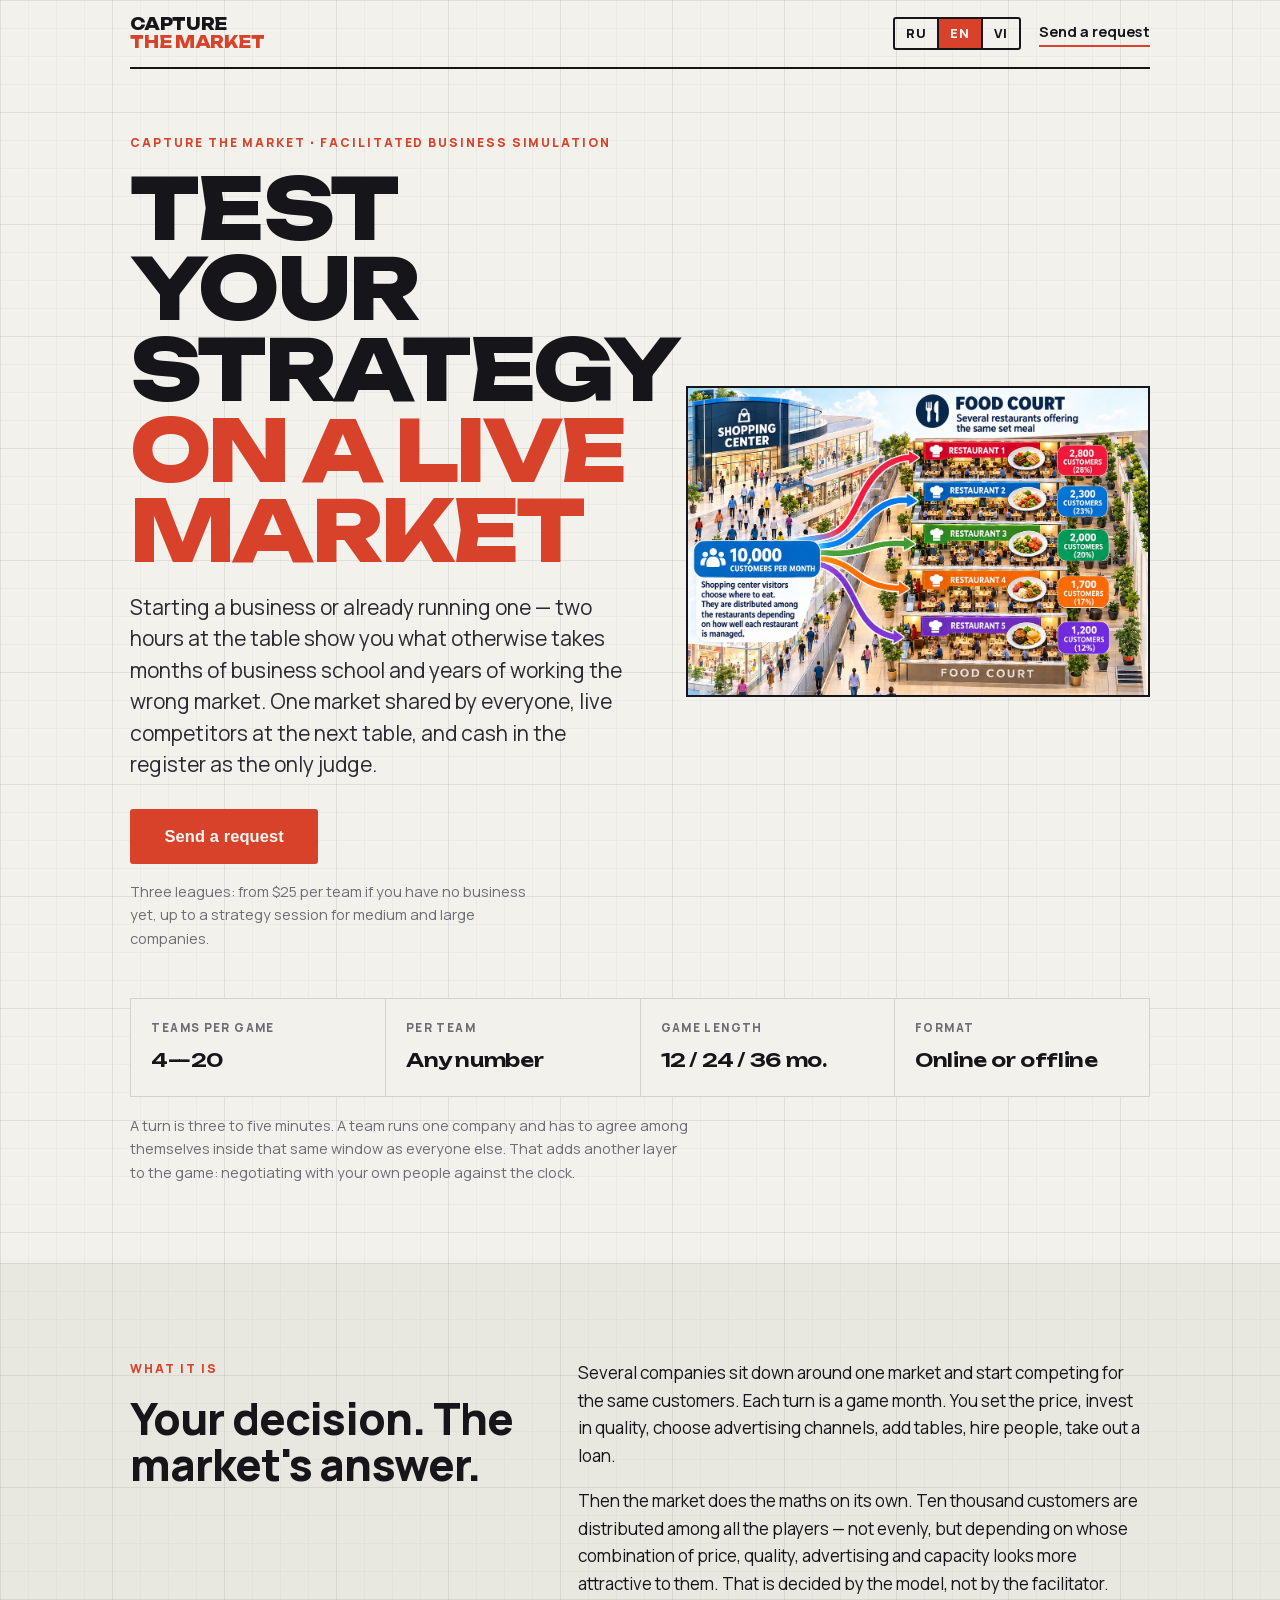
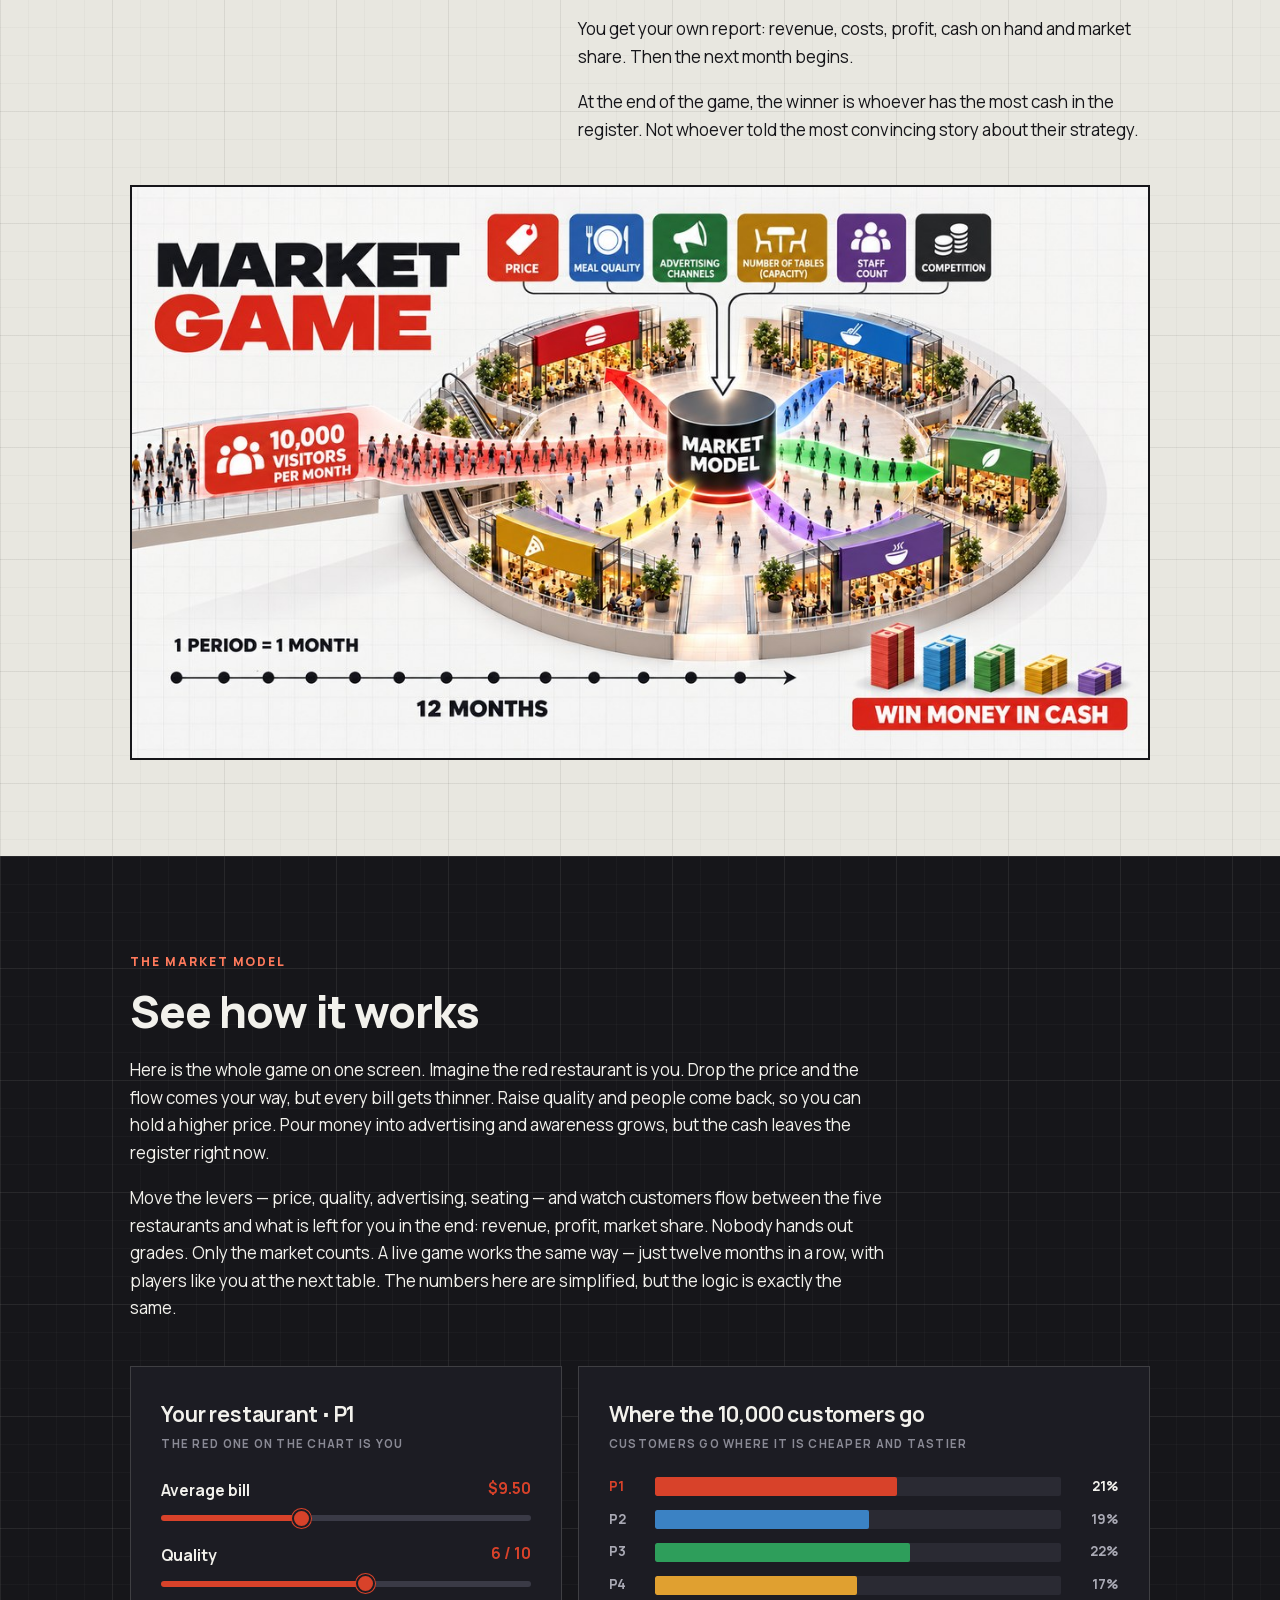
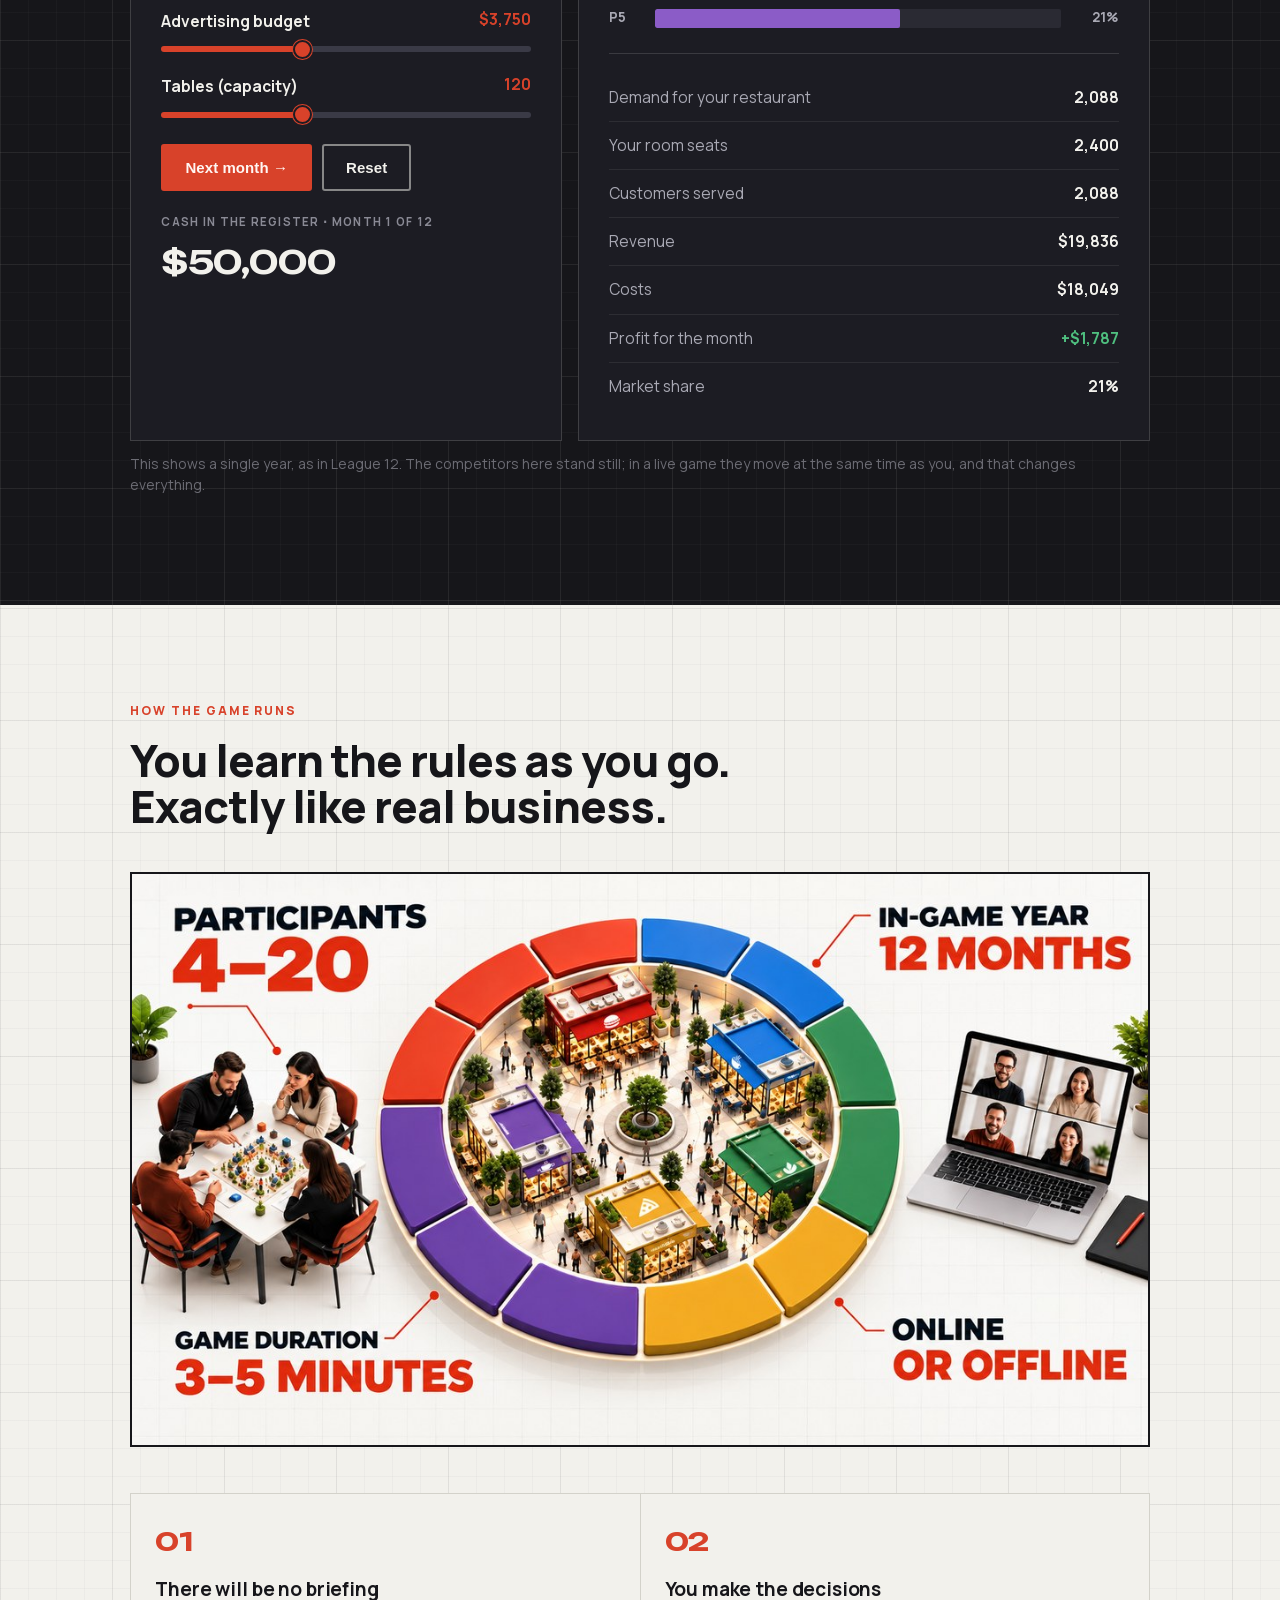
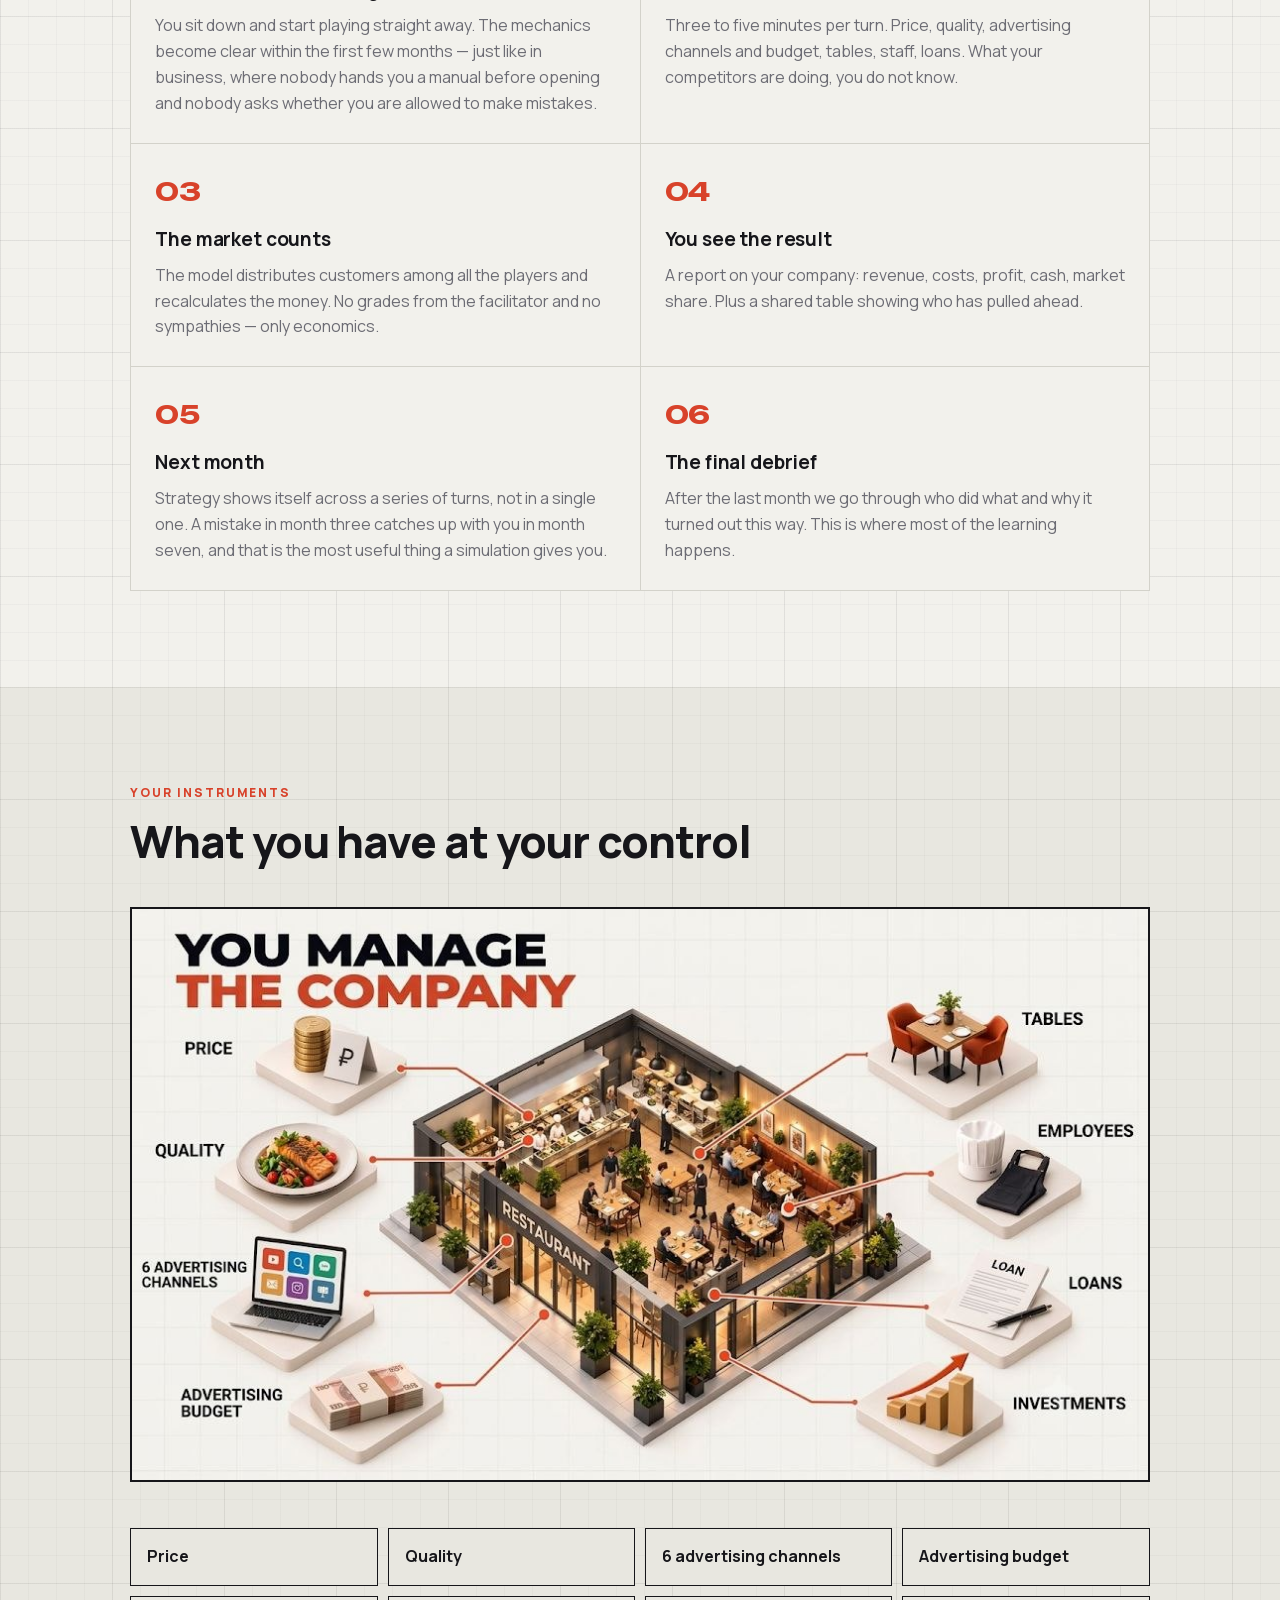
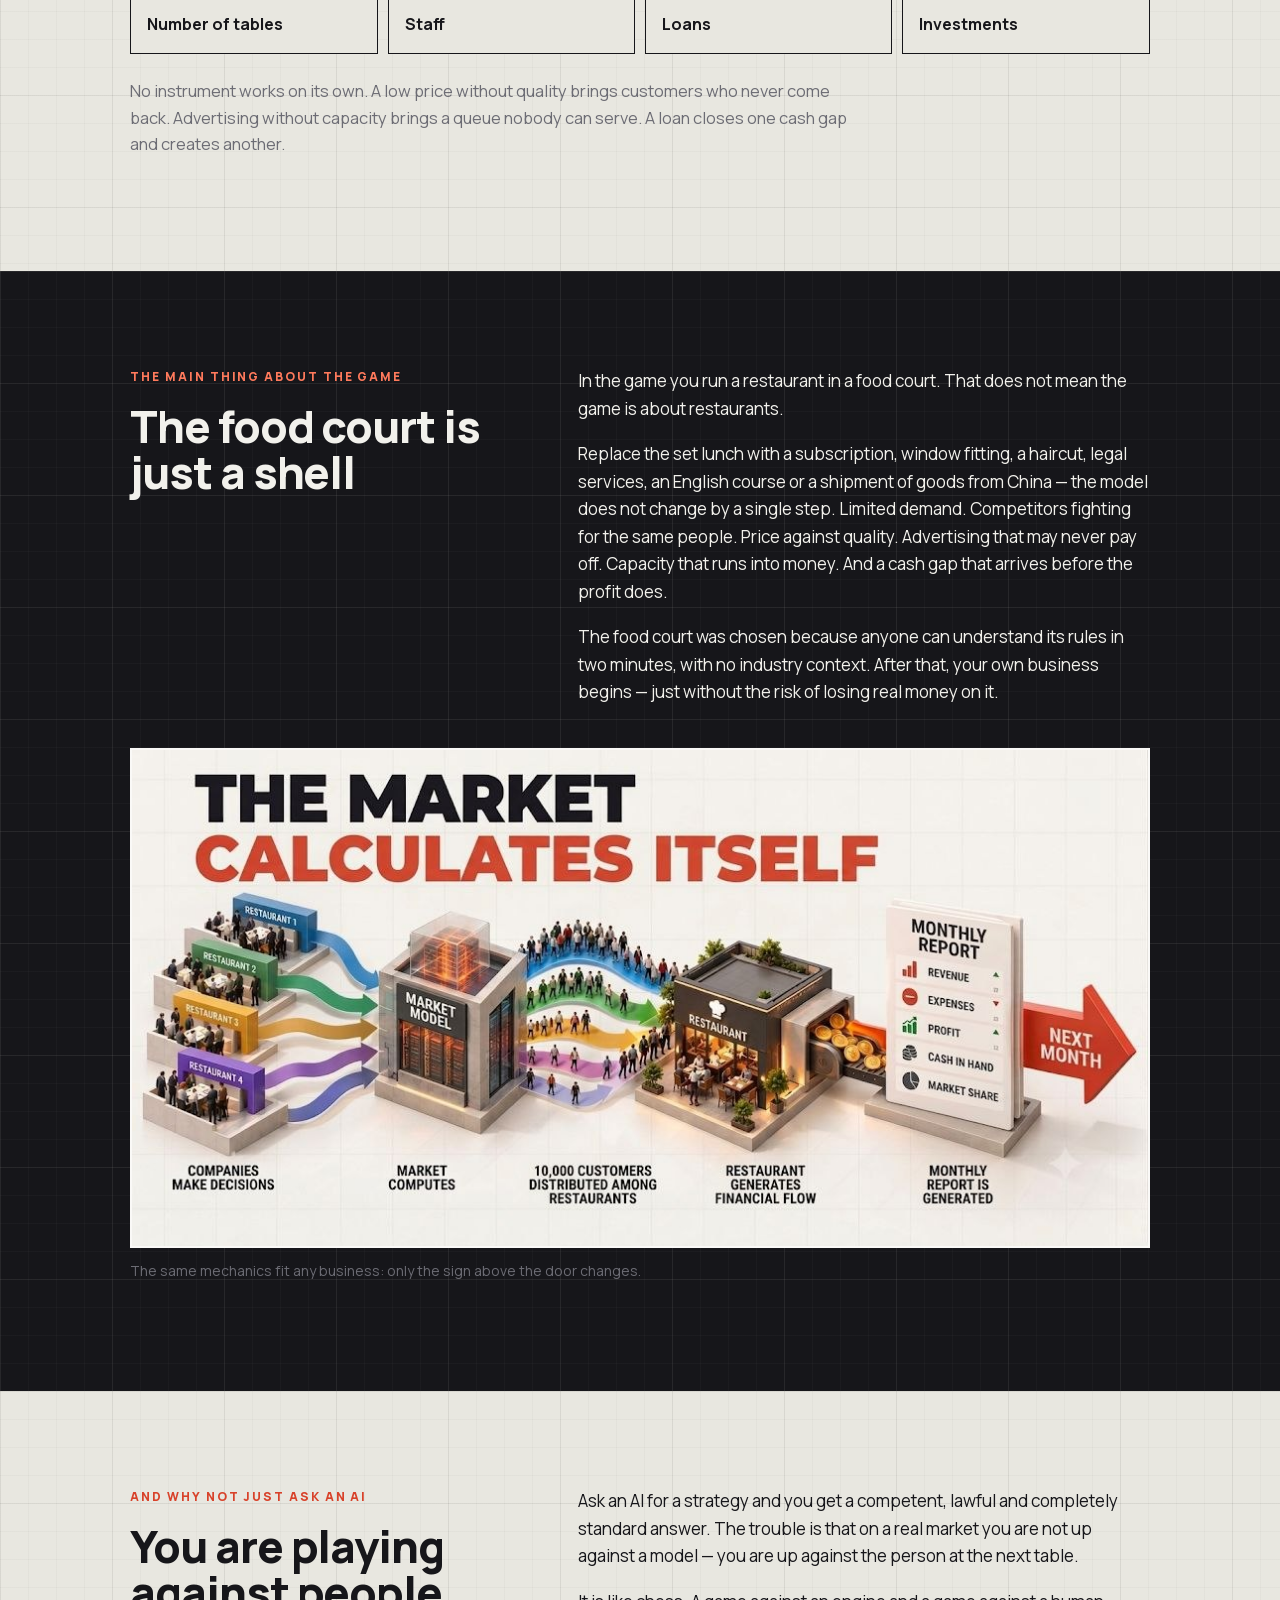
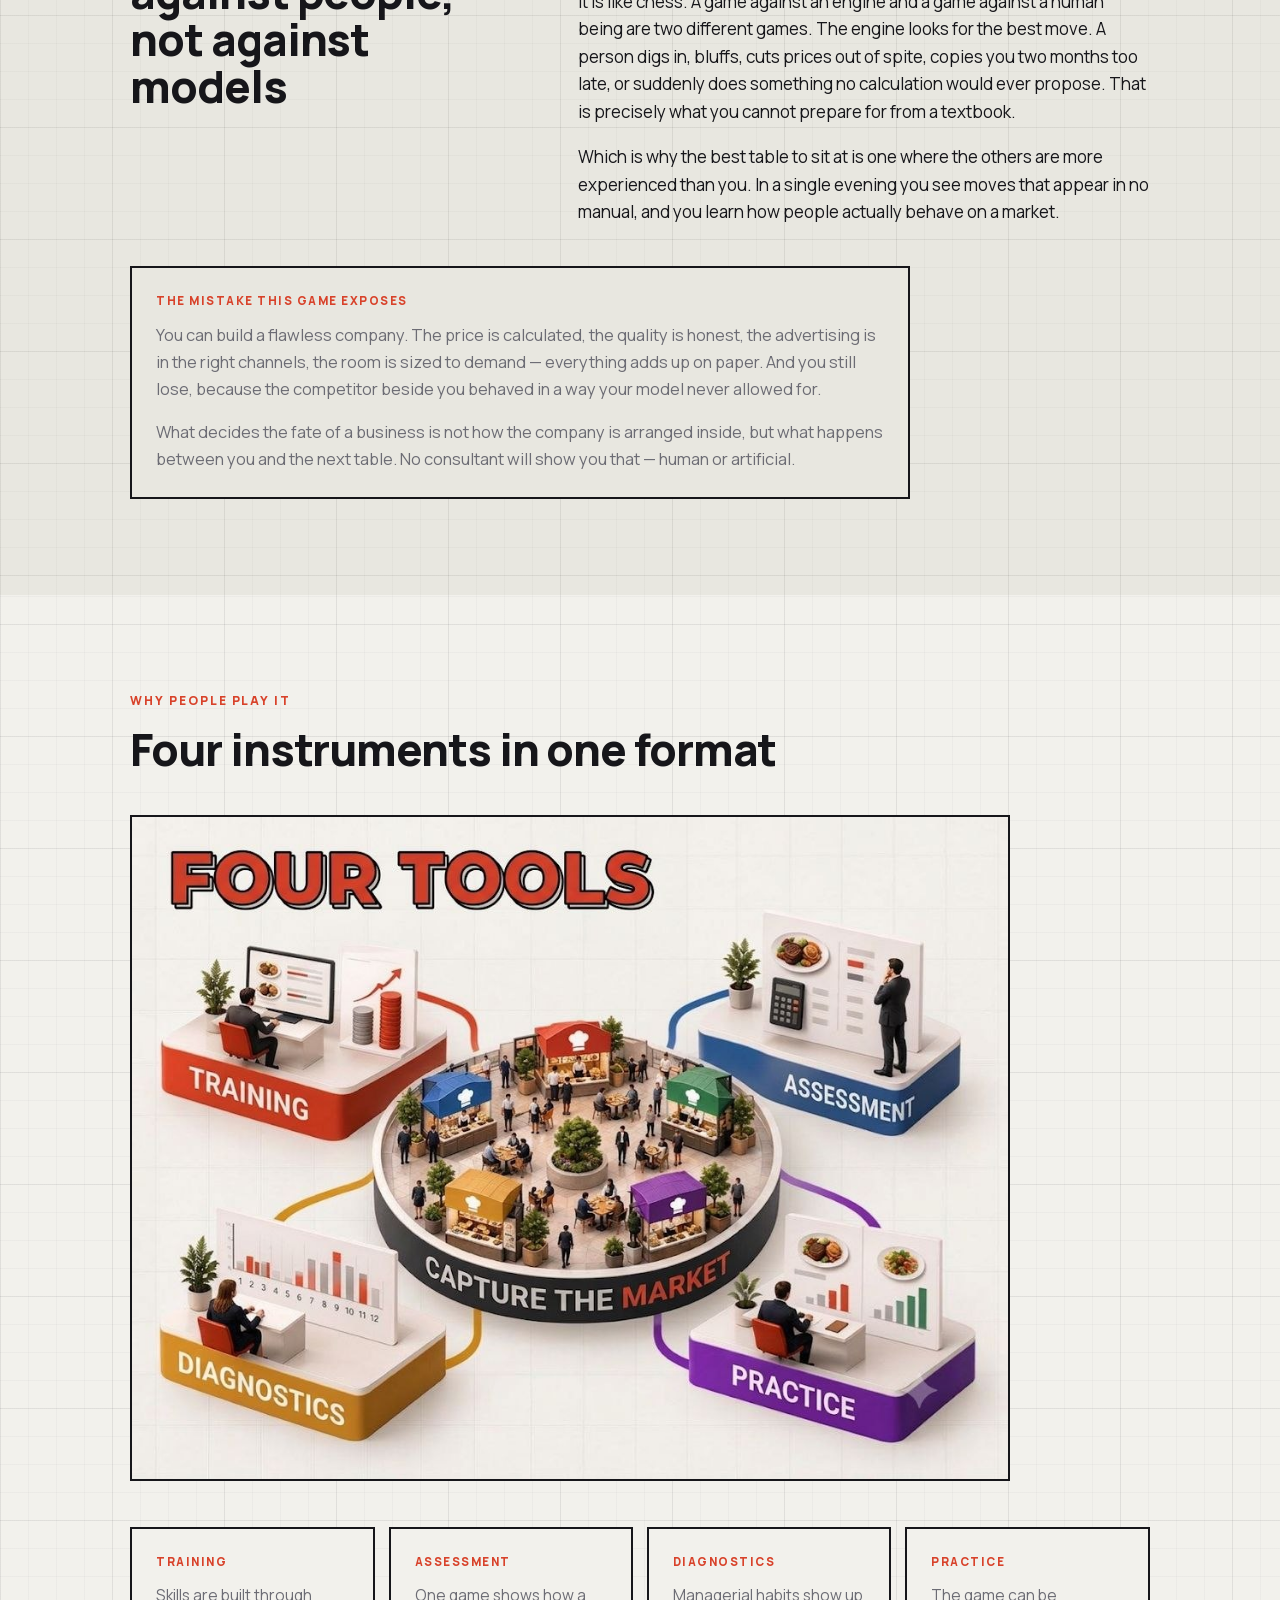
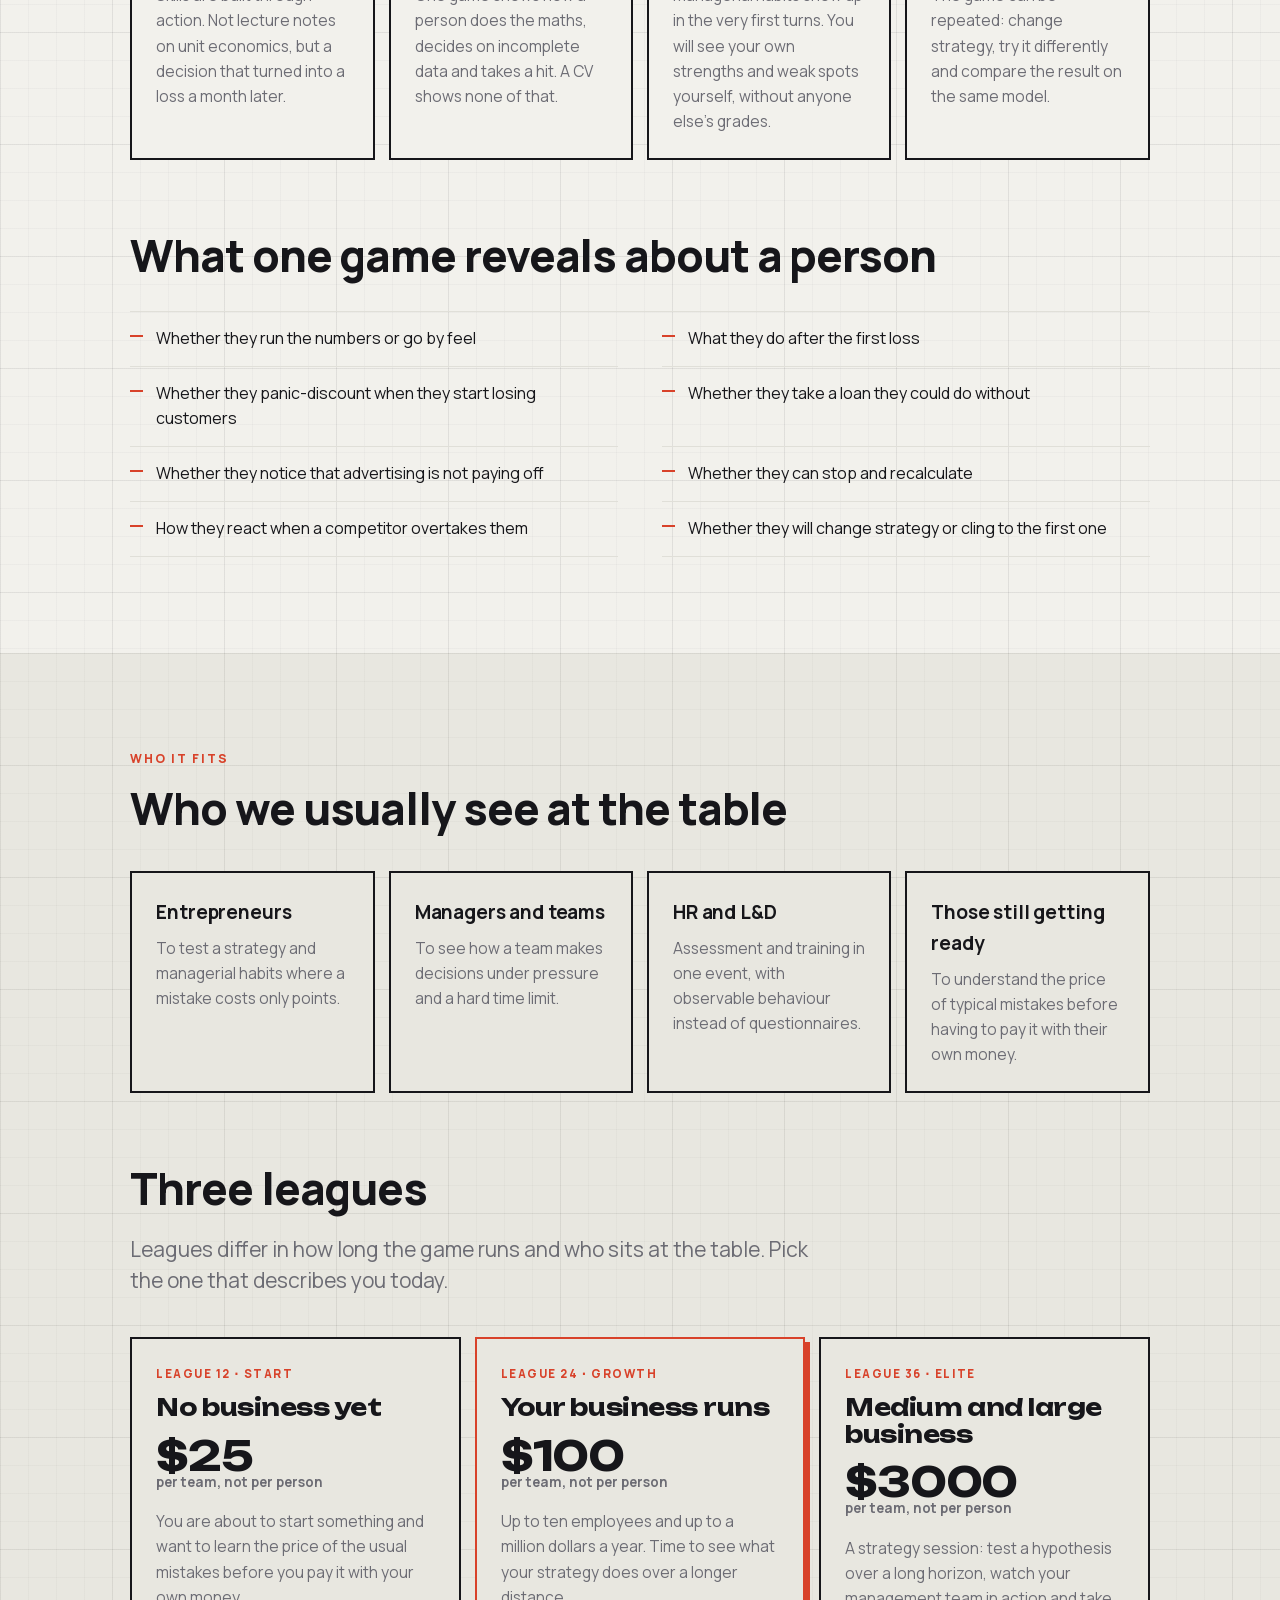
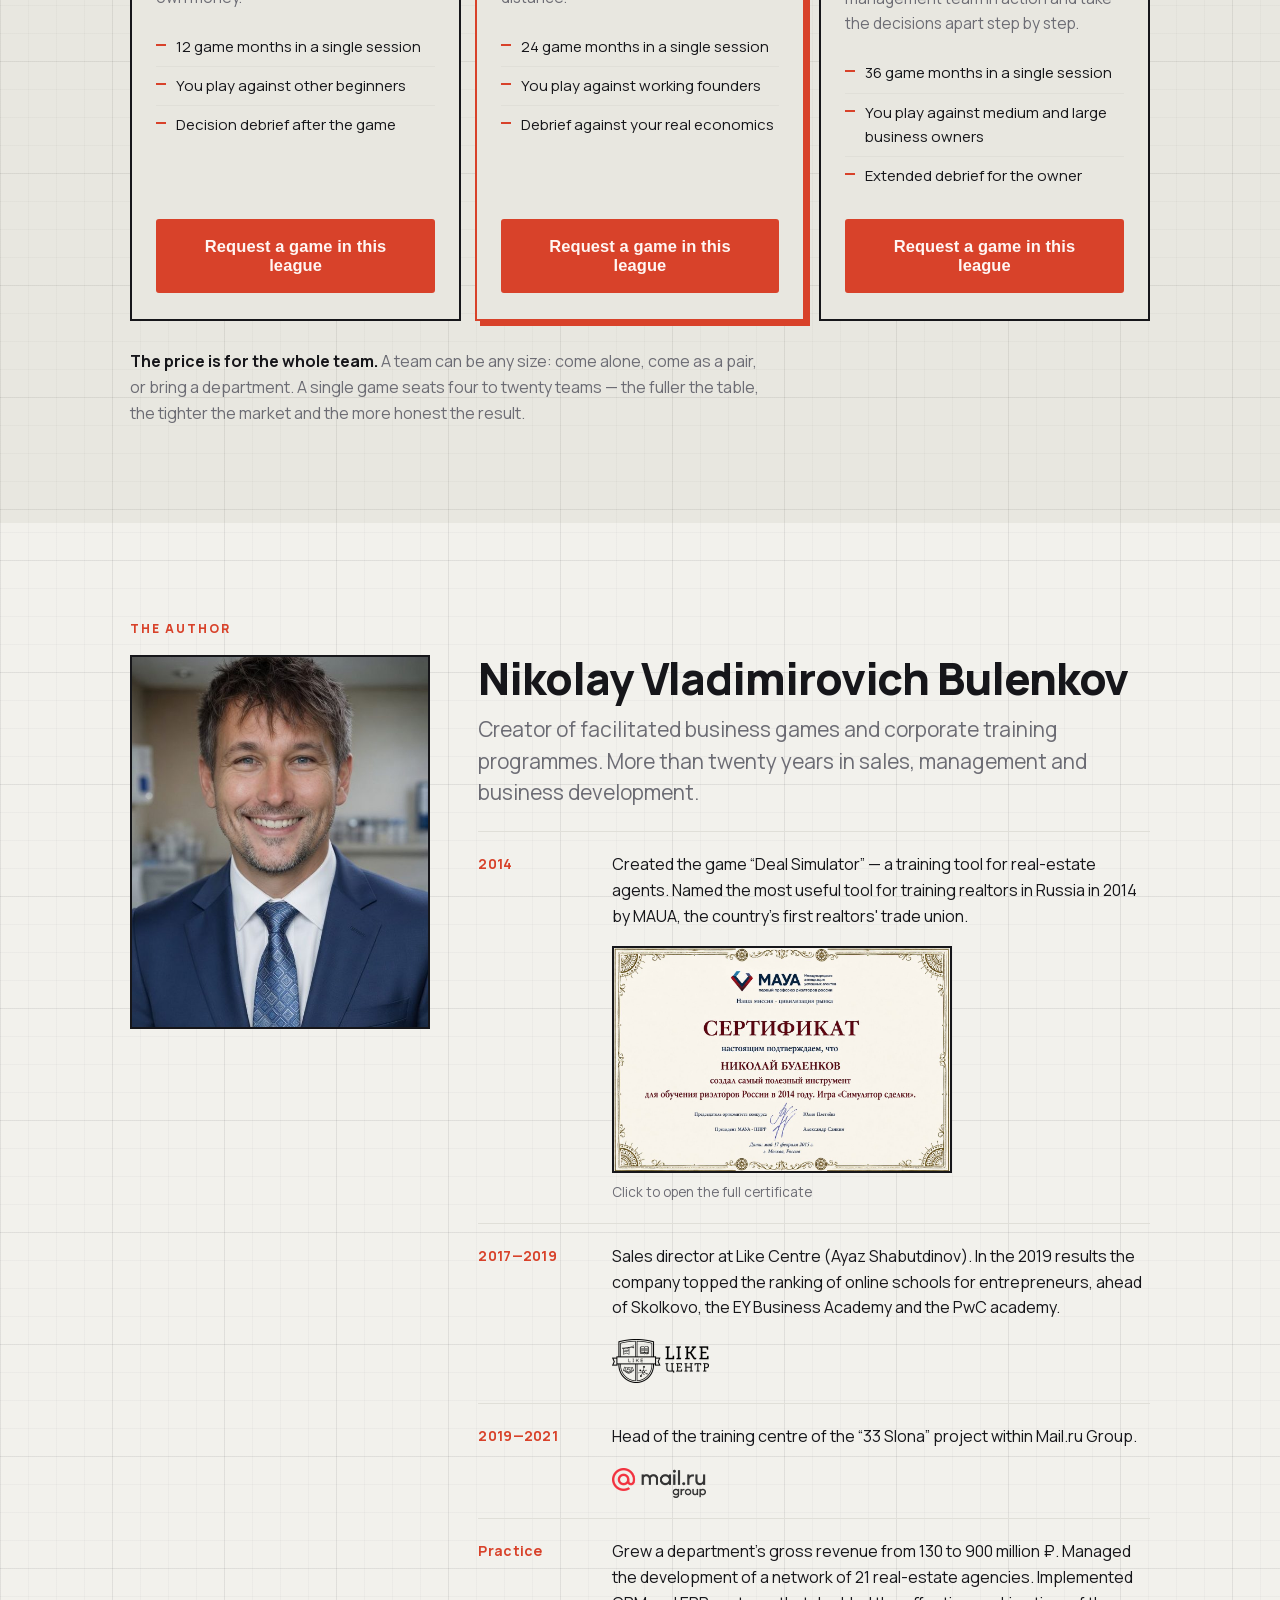
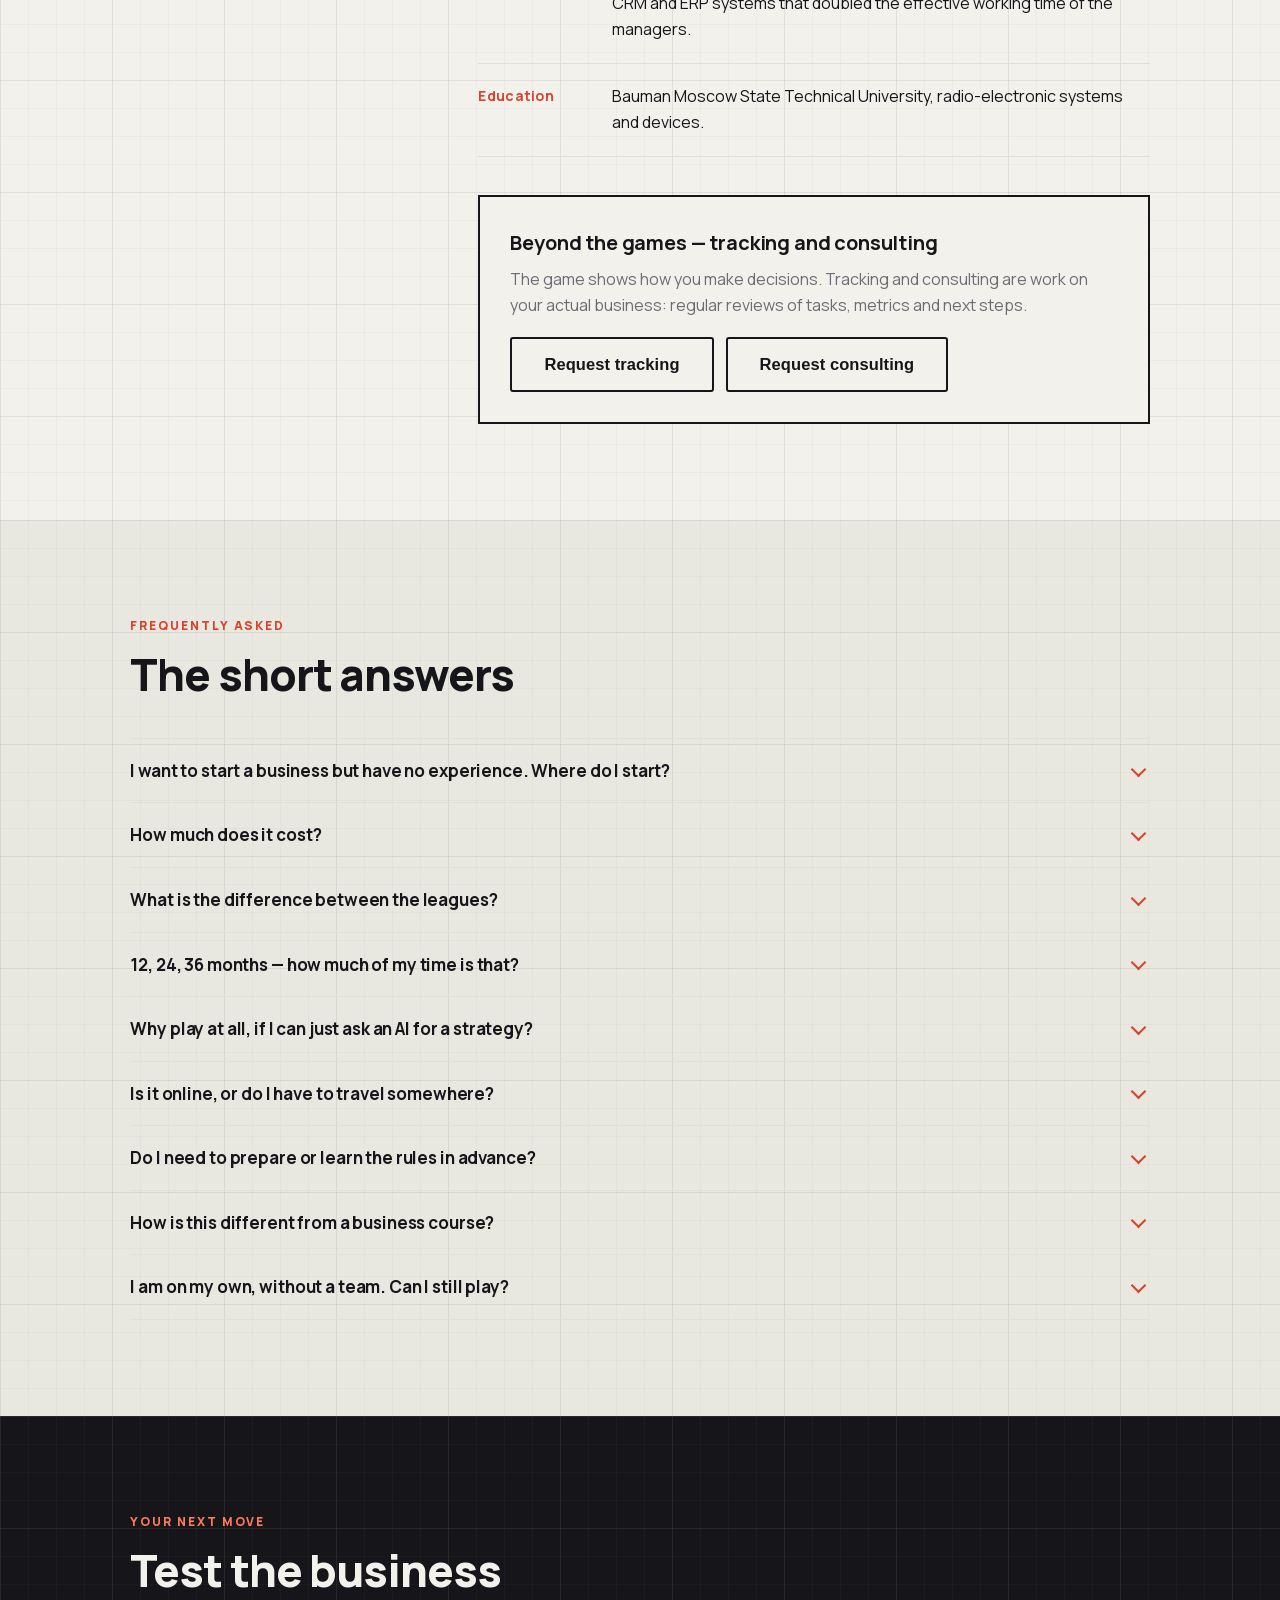
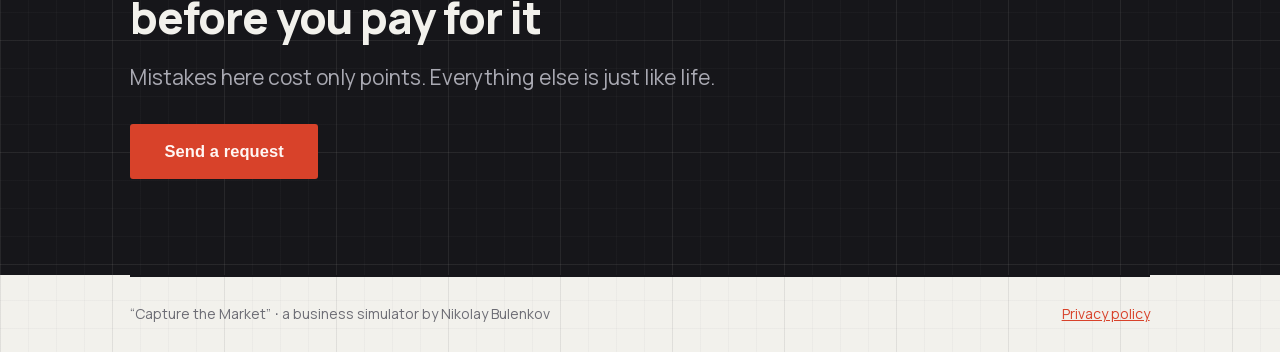
==== commit ce2541dc: "Расширить позиционирование, локализовать цены, добавить блок про ИИ Заголовок говорил только с теми," ====
--- a/en/index.html
+++ b/en/index.html
@@ -3,8 +3,8 @@
 <head>
 <meta charset="utf-8">
 <meta name="viewport" content="width=device-width, initial-scale=1">
-<title>Want to Start a Business? Run One First — Capture the Market</title>
-<meta name="description" content="Test your business in a game before you put money into it. One market, live competitors, a game year in a single session. Three leagues from $25 per team.">
+<title>Test Your Strategy on a Live Market — Capture the Market</title>
+<meta name="description" content="Starting a business or already running one — test your strategy in a game before you put money behind it. One market, live competitors, a game year in a single session. Three leagues from $25 per team.">
 <meta name="theme-color" content="#F2F1EC">
 <link rel="icon" href="../favicon.svg" type="image/svg+xml">
 <link rel="canonical" href="https://marketgame.club/en/">
@@ -16,7 +16,7 @@
 
 <meta property="og:type" content="website">
 <meta property="og:locale" content="en_US">
-<meta property="og:title" content="Want to start a business? Run one first">
+<meta property="og:title" content="Test your strategy on a live market">
 <meta property="og:description" content="A year of business in one game: one shared market, live competitors, and cash in the register as the only judge. From $25 per team.">
 <meta property="og:image" content="https://marketgame.club/og.jpg">
 <meta property="og:url" content="https://marketgame.club/en/">
@@ -45,7 +45,7 @@
       "@type": "Product",
       "@id": "https://marketgame.club/en/#game",
       "name": "Capture the Market — facilitated business simulation",
-      "description": "A team business game: 4 to 20 teams compete for one shared market over 12, 24 or 36 game months. A model distributes 10,000 customers by price, quality, advertising and capacity. Whoever ends with the most cash wins.",
+      "description": "A team business game: 4 to 20 teams compete for one shared market over 12, 24 or 36 game turns in a single session. A model distributes 10,000 customers by price, quality, advertising and capacity. Whoever ends with the most cash wins.",
       "brand": { "@id": "https://marketgame.club/#org" },
       "image": "https://marketgame.club/og.jpg",
       "category": "Business simulation, entrepreneurship training",
@@ -57,7 +57,7 @@
         {
           "@type": "Offer",
           "name": "League 12 · Start",
-          "description": "12 game months for people who have no business yet. Priced per team of any size.",
+          "description": "12 game turns in a single session, for people who have no business yet. Priced per team of any size.",
           "price": "25",
           "priceCurrency": "USD",
           "availability": "https://schema.org/InStock",
@@ -66,7 +66,7 @@
         {
           "@type": "Offer",
           "name": "League 24 · Growth",
-          "description": "24 game months for owners of a running business with up to 10 employees and up to 1,000,000 USD annual revenue. Priced per team of any size.",
+          "description": "24 game turns in a single session, for owners of a running business with up to 10 employees and up to 1,000,000 USD annual revenue. Priced per team of any size.",
           "price": "100",
           "priceCurrency": "USD",
           "availability": "https://schema.org/InStock",
@@ -75,7 +75,7 @@
         {
           "@type": "Offer",
           "name": "League 36 · Elite",
-          "description": "36 game months, a strategy session for medium and large business with the market tuned to the client's industry. Priced per team of any size.",
+          "description": "36 game turns in a single session, a strategy session for medium and large business. Priced per team of any size.",
           "price": "3000",
           "priceCurrency": "USD",
           "availability": "https://schema.org/InStock",
@@ -92,7 +92,7 @@
           "name": "I want to start a business but have no experience. Where do I start?",
           "acceptedAnswer": {
             "@type": "Answer",
-            "text": "With a cheap mistake. In one evening the game walks you through what normally takes a year: you set a price, pour money into advertising, and run into a cash gap. Here the mistake costs points instead of savings. After that, the decisions you make in a real business are made by a different person."
+            "text": "With a cheap mistake. In one evening the game walks you through what normally takes a year: you set a price, pour money into advertising, and run into a cash gap. Here the mistake costs points instead of savings. So when the same thing happens to your own money, you have already been through it and know how it ends."
           }
         },
         {
@@ -108,7 +108,23 @@
           "name": "What is the difference between the leagues?",
           "acceptedAnswer": {
             "@type": "Answer",
-            "text": "The length of the game and who else is at the table. League 12 is twelve game months among other beginners. League 24 is twenty-four months among working founders. League 36 is thirty-six months with the market tuned to your industry."
+            "text": "Two things only: the length of the game and who else is at the table. League 12 is twelve turns among other beginners. League 24 is twenty-four turns among working founders. League 36 is thirty-six turns among owners of medium and large businesses. The market model itself is the same in every league — we do not tune it to your industry."
+          }
+        },
+        {
+          "@type": "Question",
+          "name": "12, 24, 36 months — how much of my time is that?",
+          "acceptedAnswer": {
+            "@type": "Answer",
+            "text": "The months are game months, not calendar ones: you are not waiting a year, let alone three. The whole game runs in a single session, and one game month is one turn of three to five minutes. What differs between leagues is how many of those turns you get, and how far ahead the consequences of your decisions become visible."
+          }
+        },
+        {
+          "@type": "Question",
+          "name": "Why play at all, if I can just ask an AI for a strategy?",
+          "acceptedAnswer": {
+            "@type": "Answer",
+            "text": "An AI will hand you a competent, standard strategy — which is exactly what never happens on a real market. There you are up against people: they dig in, bluff, cut prices out of spite and make moves no calculation would allow for. The game gives you what no consultant can — how competitors actually behave, rather than a textbook derivation."
           }
         },
         {
@@ -160,7 +176,7 @@
         <span aria-current="page">EN</span>
         <a href="../vi/" lang="vi" hreflang="vi" title="Tiếng Việt">VI</a>
       </nav>
-      <a class="bar__tg" href="#leagues" data-lead="">Join a game</a>
+      <a class="bar__tg" href="#leagues" data-lead="">Send a request</a>
     </div>
   </div>
 </header>
@@ -170,10 +186,10 @@
   <div class="hero__in">
     <div>
       <span class="eyebrow">CAPTURE THE MARKET · FACILITATED BUSINESS SIMULATION</span>
-      <h1>Start a business<span>in a game first</span></h1>
-      <p class="lede">Two hours at the table show you what otherwise takes months of business school and years of running the wrong business in the wrong market. One market shared by everyone, live competitors at the next table, and cash in the register as the only judge.</p>
+      <h1>Test your strategy<span>on a live market</span></h1>
+      <p class="lede">Starting a business or already running one — two hours at the table show you what otherwise takes months of business school and years of working the wrong market. One market shared by everyone, live competitors at the next table, and cash in the register as the only judge.</p>
       <div class="btns">
-        <button type="button" class="btn" data-lead="">Join a game</button>
+        <button type="button" class="btn" data-lead="">Send a request</button>
       </div>
       <p class="undercta">Three leagues: from $25 per team if you have no business yet, up to a strategy session for medium and large companies.</p>
     </div>
@@ -317,6 +333,29 @@
   </div>
 </section>
 
+<!-- HUMANS, NOT MACHINES -->
+<section class="sect sect--tint">
+  <div class="wrap">
+    <div class="split">
+    <div>
+      <span class="eyebrow">AND WHY NOT JUST ASK AN AI</span>
+      <h2>You are playing against people, not against models</h2>
+    </div>
+    <div class="prose">
+      <p>Ask an AI for a strategy and you get a competent, lawful and completely standard answer. The trouble is that on a real market you are not up against a model — you are up against the person at the next table.</p>
+      <p>It is like chess. A game against an engine and a game against a human being are two different games. The engine looks for the best move. A person digs in, bluffs, cuts prices out of spite, copies you two months too late, or suddenly does something no calculation would ever propose. That is precisely what you cannot prepare for from a textbook.</p>
+      <p>Which is why the best table to sit at is one where the others are more experienced than you. In a single evening you see moves that appear in no manual, and you learn how people actually behave on a market.</p>
+    </div>
+    </div>
+
+    <div class="card" style="margin-top:clamp(26px,4vw,40px);max-width:78ch">
+      <span class="card__tag">THE MISTAKE THIS GAME EXPOSES</span>
+      <p style="font-size:16.5px">You can build a flawless company. The price is calculated, the quality is honest, the advertising is in the right channels, the room is sized to demand — everything adds up on paper. And you still lose, because the competitor beside you behaved in a way your model never allowed for.</p>
+      <p style="font-size:16.5px;margin-top:1em">What decides the fate of a business is not how the company is arranged inside, but what happens between you and the next table. No consultant will show you that — human or artificial.</p>
+    </div>
+  </div>
+</section>
+
 <!-- FOUR USES -->
 <section class="sect">
   <div class="wrap">
@@ -366,11 +405,11 @@
         <p class="league__price">$25<span class="league__per">per team, not per person</span></p>
         <p class="league__who">You are about to start something and want to learn the price of the usual mistakes before you pay it with your own money.</p>
         <ul class="league__facts">
-          <li>12 game months</li>
+          <li>12 game months in a single session</li>
           <li>You play against other beginners</li>
           <li>Decision debrief after the game</li>
         </ul>
-        <button type="button" class="btn" data-lead="l12">Join League 12</button>
+        <button type="button" class="btn" data-lead="l12">Request a game in this league</button>
       </div>
 
       <div class="league league--hot">
@@ -379,11 +418,11 @@
         <p class="league__price">$100<span class="league__per">per team, not per person</span></p>
         <p class="league__who">Up to ten employees and up to a million dollars a year. Time to see what your strategy does over a longer distance.</p>
         <ul class="league__facts">
-          <li>24 game months</li>
+          <li>24 game months in a single session</li>
           <li>You play against working founders</li>
           <li>Debrief against your real economics</li>
         </ul>
-        <button type="button" class="btn" data-lead="l24">Join League 24</button>
+        <button type="button" class="btn" data-lead="l24">Request a game in this league</button>
       </div>
 
       <div class="league">
@@ -392,11 +431,11 @@
         <p class="league__price">$3000<span class="league__per">per team, not per person</span></p>
         <p class="league__who">A strategy session: test a hypothesis over a long horizon, watch your management team in action and take the decisions apart step by step.</p>
         <ul class="league__facts">
-          <li>36 game months</li>
-          <li>Market tuned to your industry</li>
+          <li>36 game months in a single session</li>
+          <li>You play against medium and large business owners</li>
           <li>Extended debrief for the owner</li>
         </ul>
-        <button type="button" class="btn" data-lead="l36">Discuss League 36</button>
+        <button type="button" class="btn" data-lead="l36">Request a game in this league</button>
       </div>
 
     </div>
@@ -471,7 +510,7 @@
     <div class="faq">
       <details>
         <summary>I want to start a business but have no experience. Where do I start?</summary>
-        <p class="faq__a">With a cheap mistake. In one evening the game walks you through what normally takes a year: you set a price, pour money into advertising, and run into a cash gap. Here the mistake costs points instead of savings. After that, the decisions you make in a real business are made by a different person.</p>
+        <p class="faq__a">With a cheap mistake. In one evening the game walks you through what normally takes a year: you set a price, pour money into advertising, and run into a cash gap. Here the mistake costs points instead of savings. So when the same thing happens to your own money, you have already been through it and know how it ends.</p>
       </details>
       <details>
         <summary>How much does it cost?</summary>
@@ -479,7 +518,15 @@
       </details>
       <details>
         <summary>What is the difference between the leagues?</summary>
-        <p class="faq__a">The length of the game and who else is at the table. League 12 is twelve game months among other beginners. League 24 is twenty-four months among working founders. League 36 is thirty-six months with the market tuned to your industry.</p>
+        <p class="faq__a">Two things only: the length of the game and who else is at the table. League 12 is twelve turns among other beginners. League 24 is twenty-four turns among working founders. League 36 is thirty-six turns among owners of medium and large businesses. The market model itself is the same in every league — we do not tune it to your industry.</p>
+      </details>
+      <details>
+        <summary>12, 24, 36 months — how much of my time is that?</summary>
+        <p class="faq__a">The months are game months, not calendar ones: you are not waiting a year, let alone three. The whole game runs in a single session, and one game month is one turn of three to five minutes. What differs between leagues is how many of those turns you get, and how far ahead the consequences of your decisions become visible.</p>
+      </details>
+      <details>
+        <summary>Why play at all, if I can just ask an AI for a strategy?</summary>
+        <p class="faq__a">An AI will hand you a competent, standard strategy — which is exactly what never happens on a real market. There you are up against people: they dig in, bluff, cut prices out of spite and make moves no calculation would allow for. The game gives you what no consultant can — how competitors actually behave, rather than a textbook derivation.</p>
       </details>
       <details>
         <summary>Is it online, or do I have to travel somewhere?</summary>
@@ -508,7 +555,7 @@
     <h2>Test the business before you pay for it</h2>
     <p class="lede">Mistakes here cost only points. Everything else is just like life.</p>
     <div class="btns" style="margin-top:30px">
-      <button type="button" class="btn" data-lead="">Join a game</button>
+      <button type="button" class="btn" data-lead="">Send a request</button>
     </div>
   </div>
 </section>
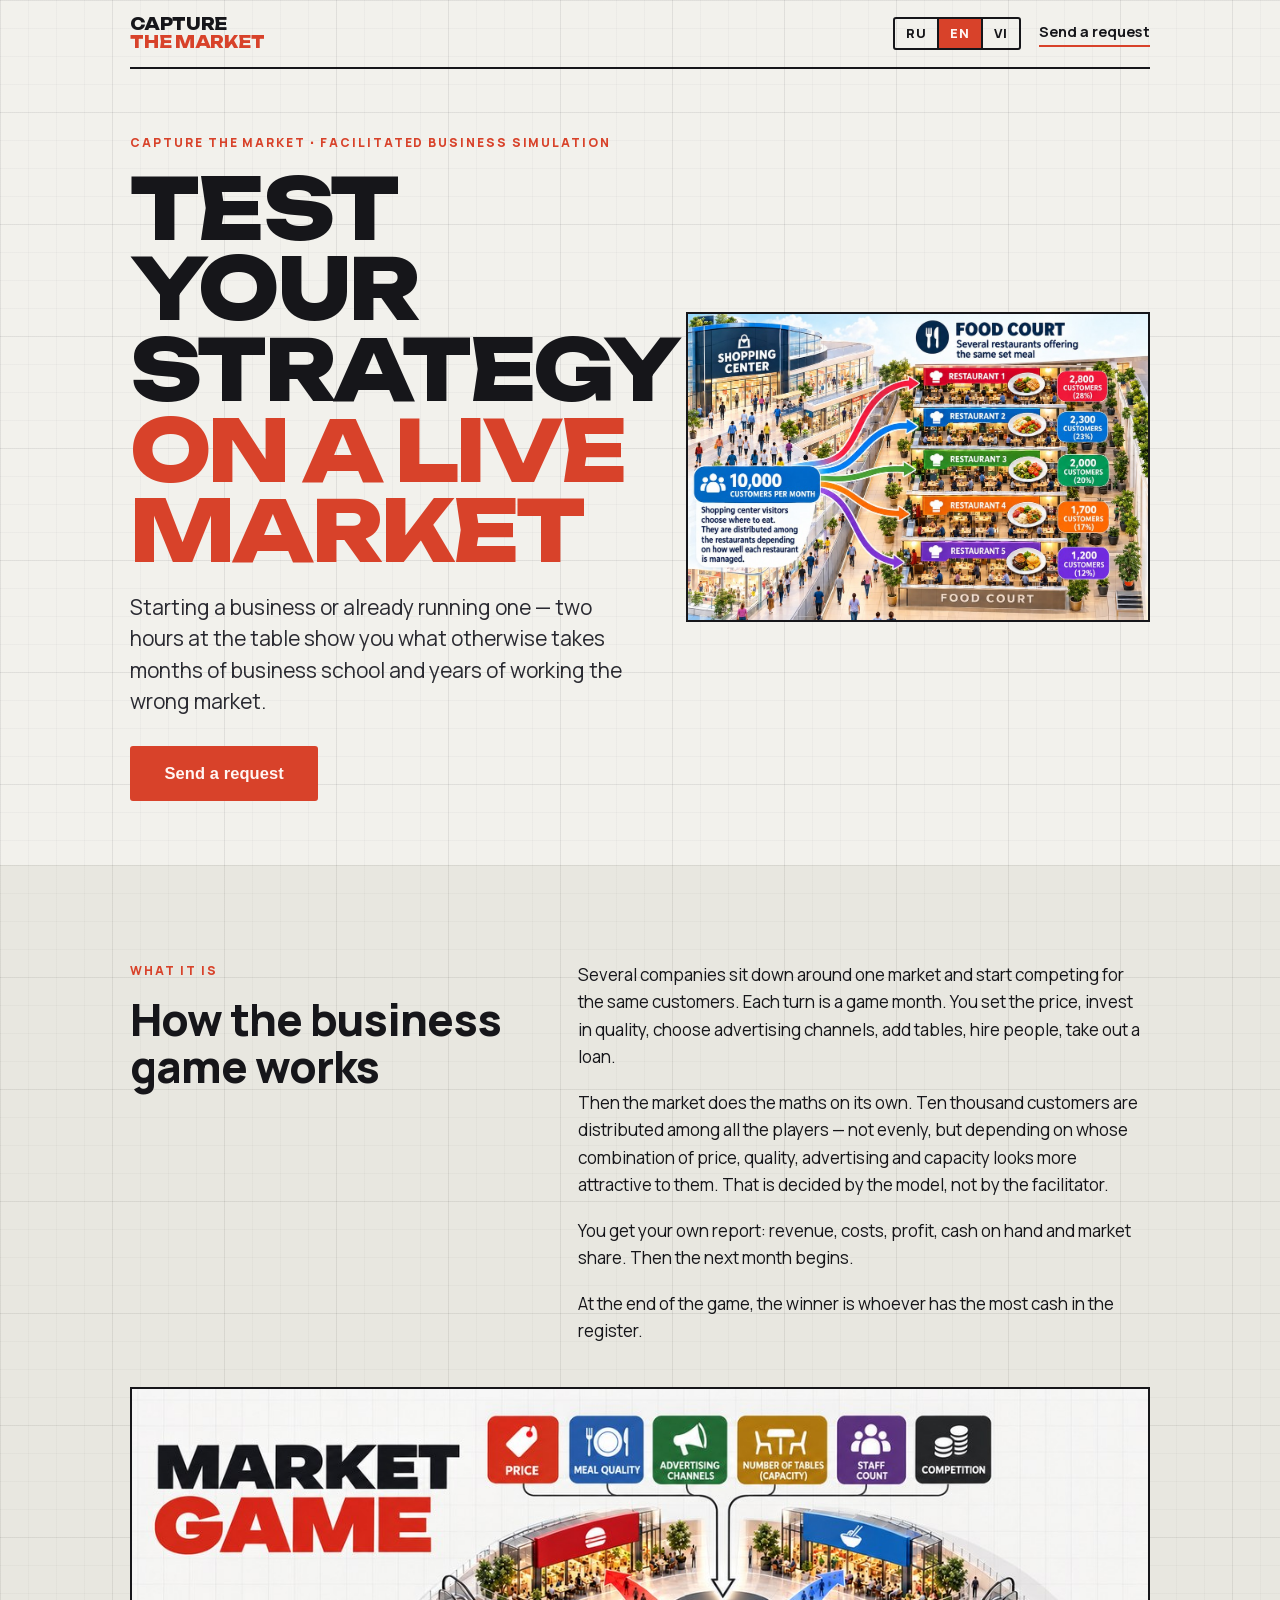
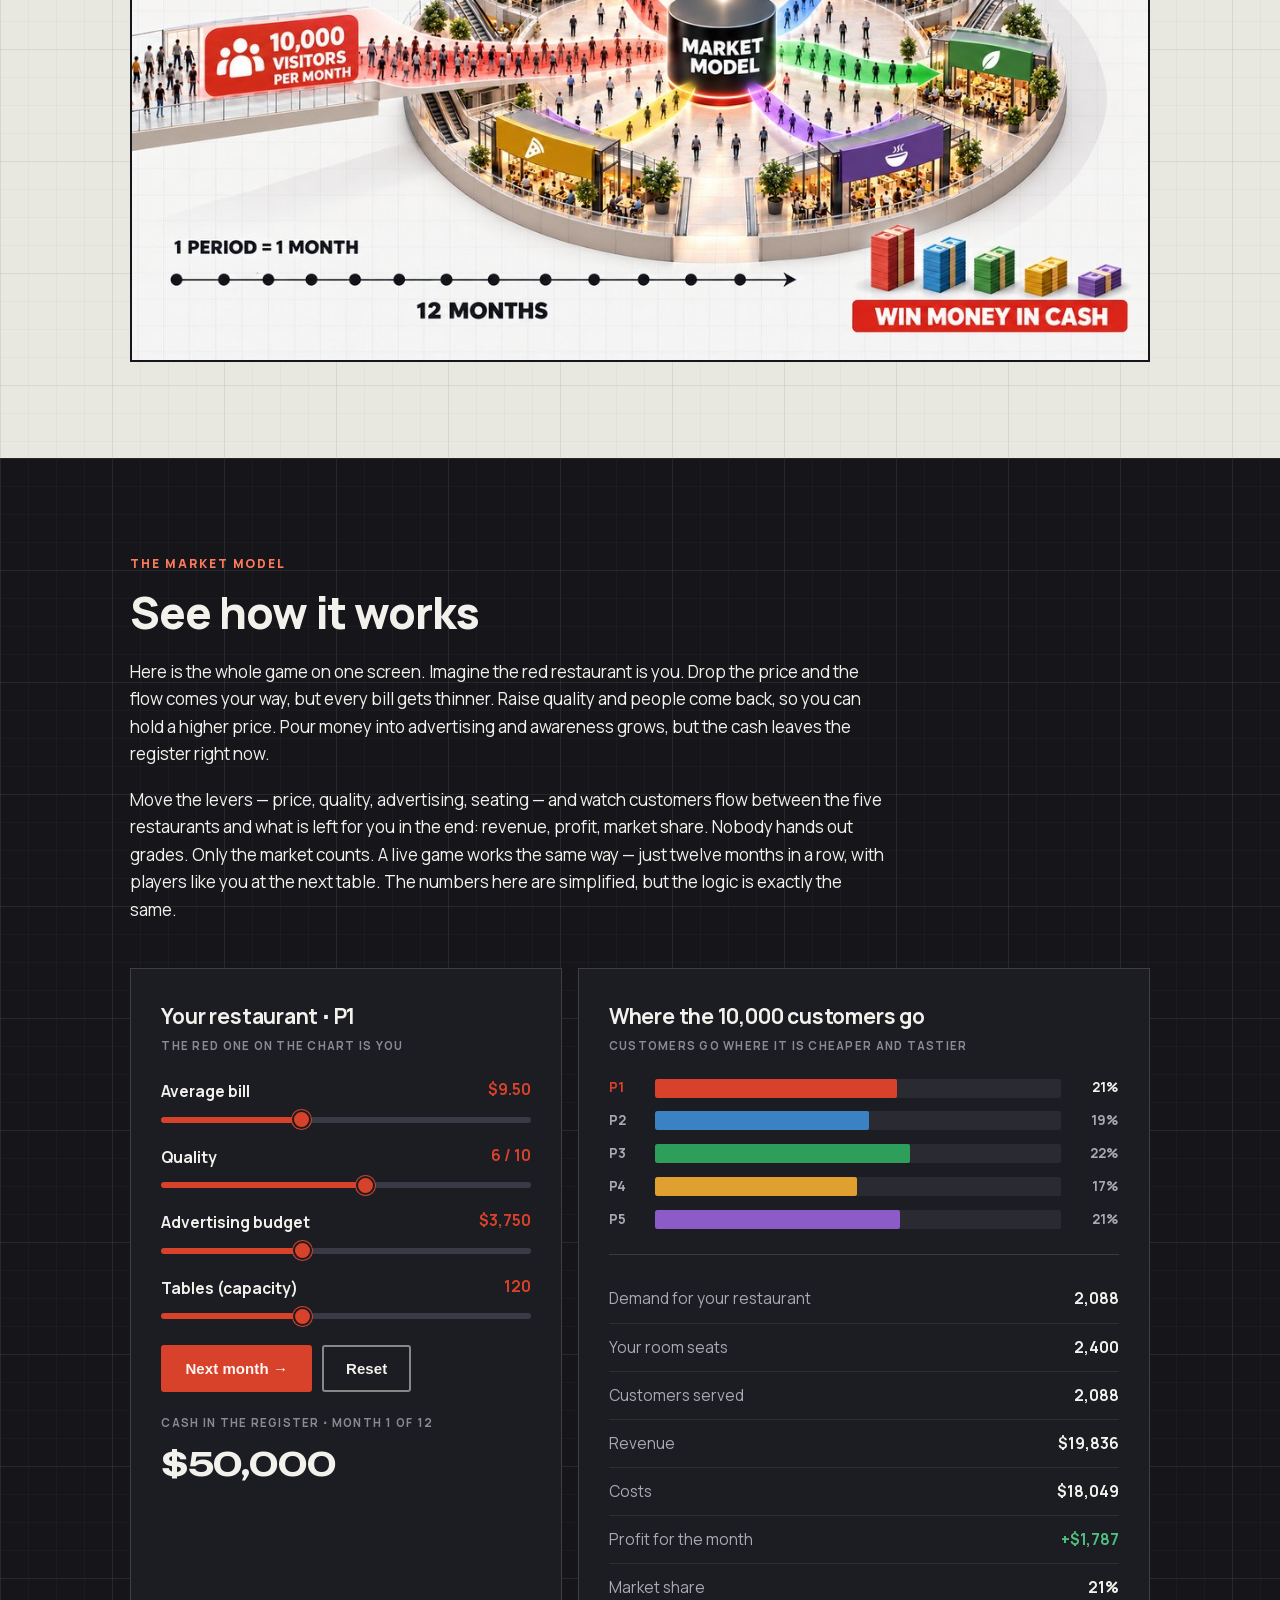
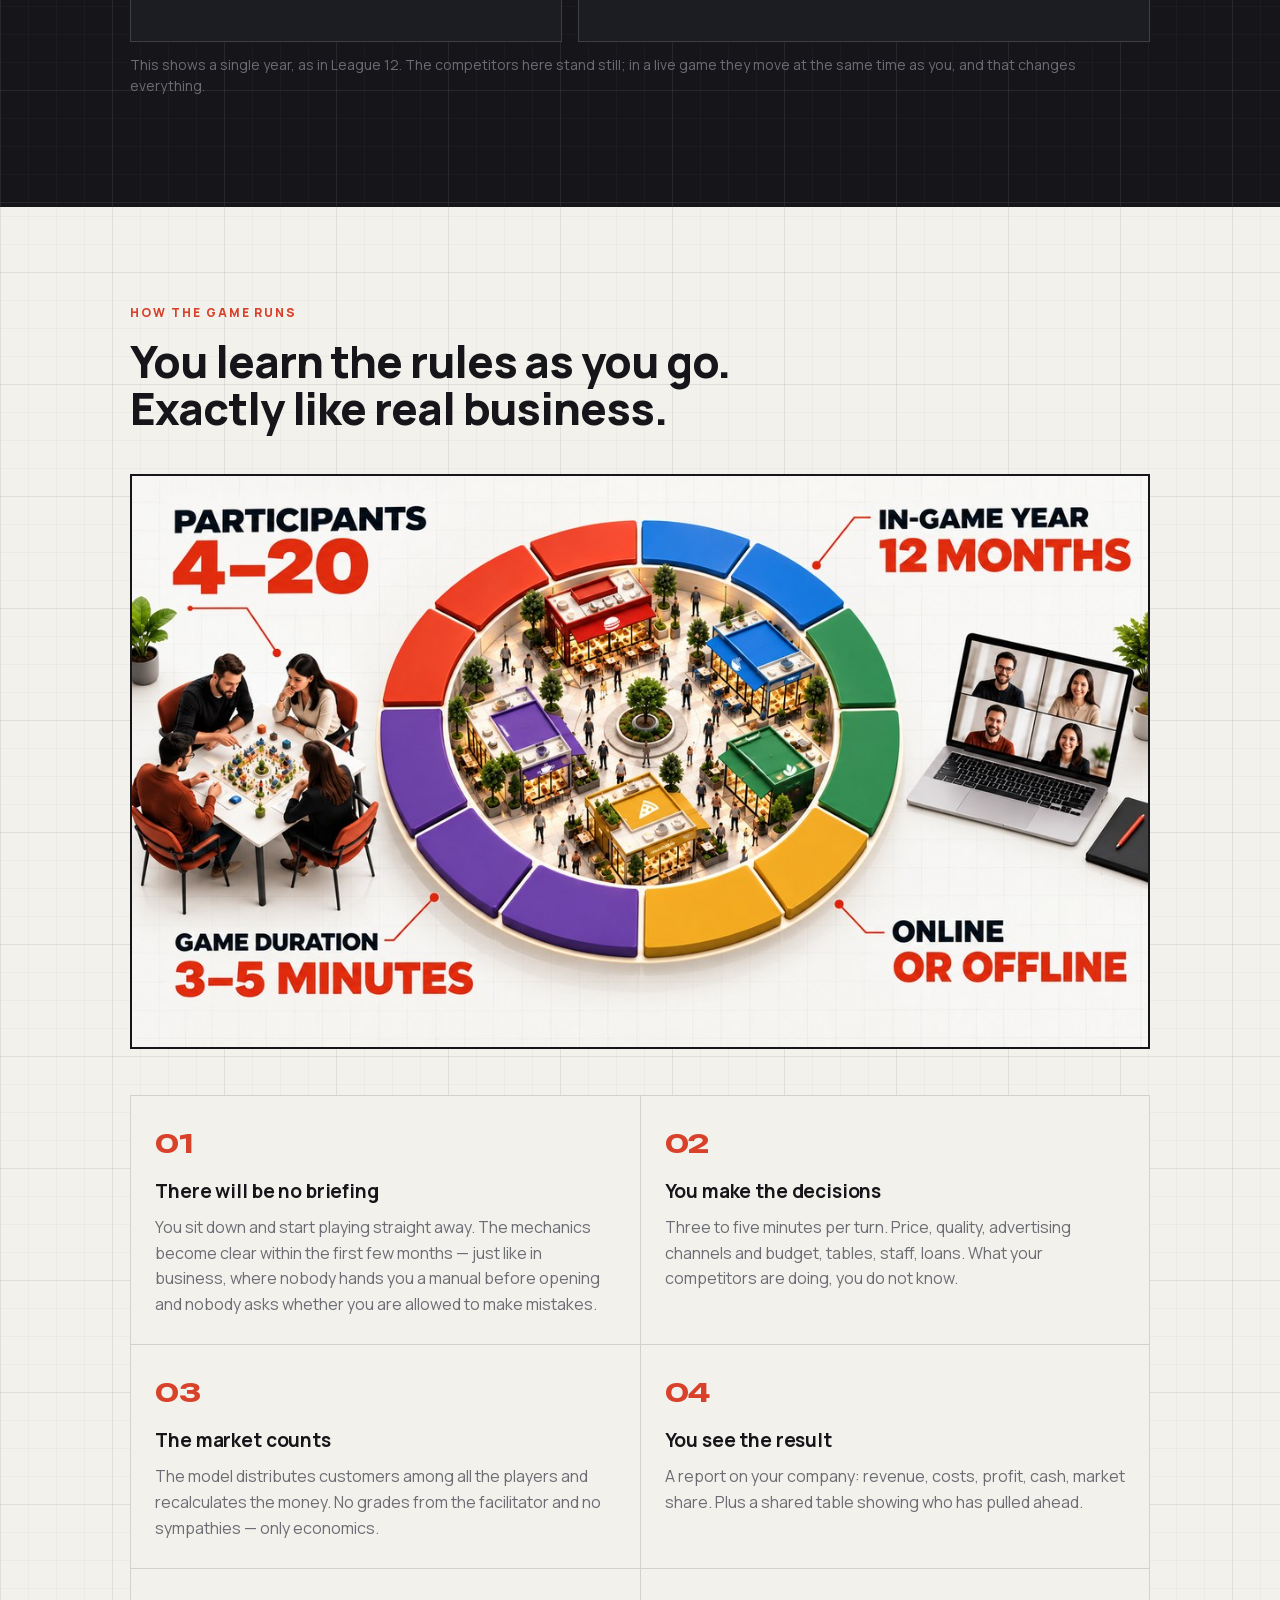
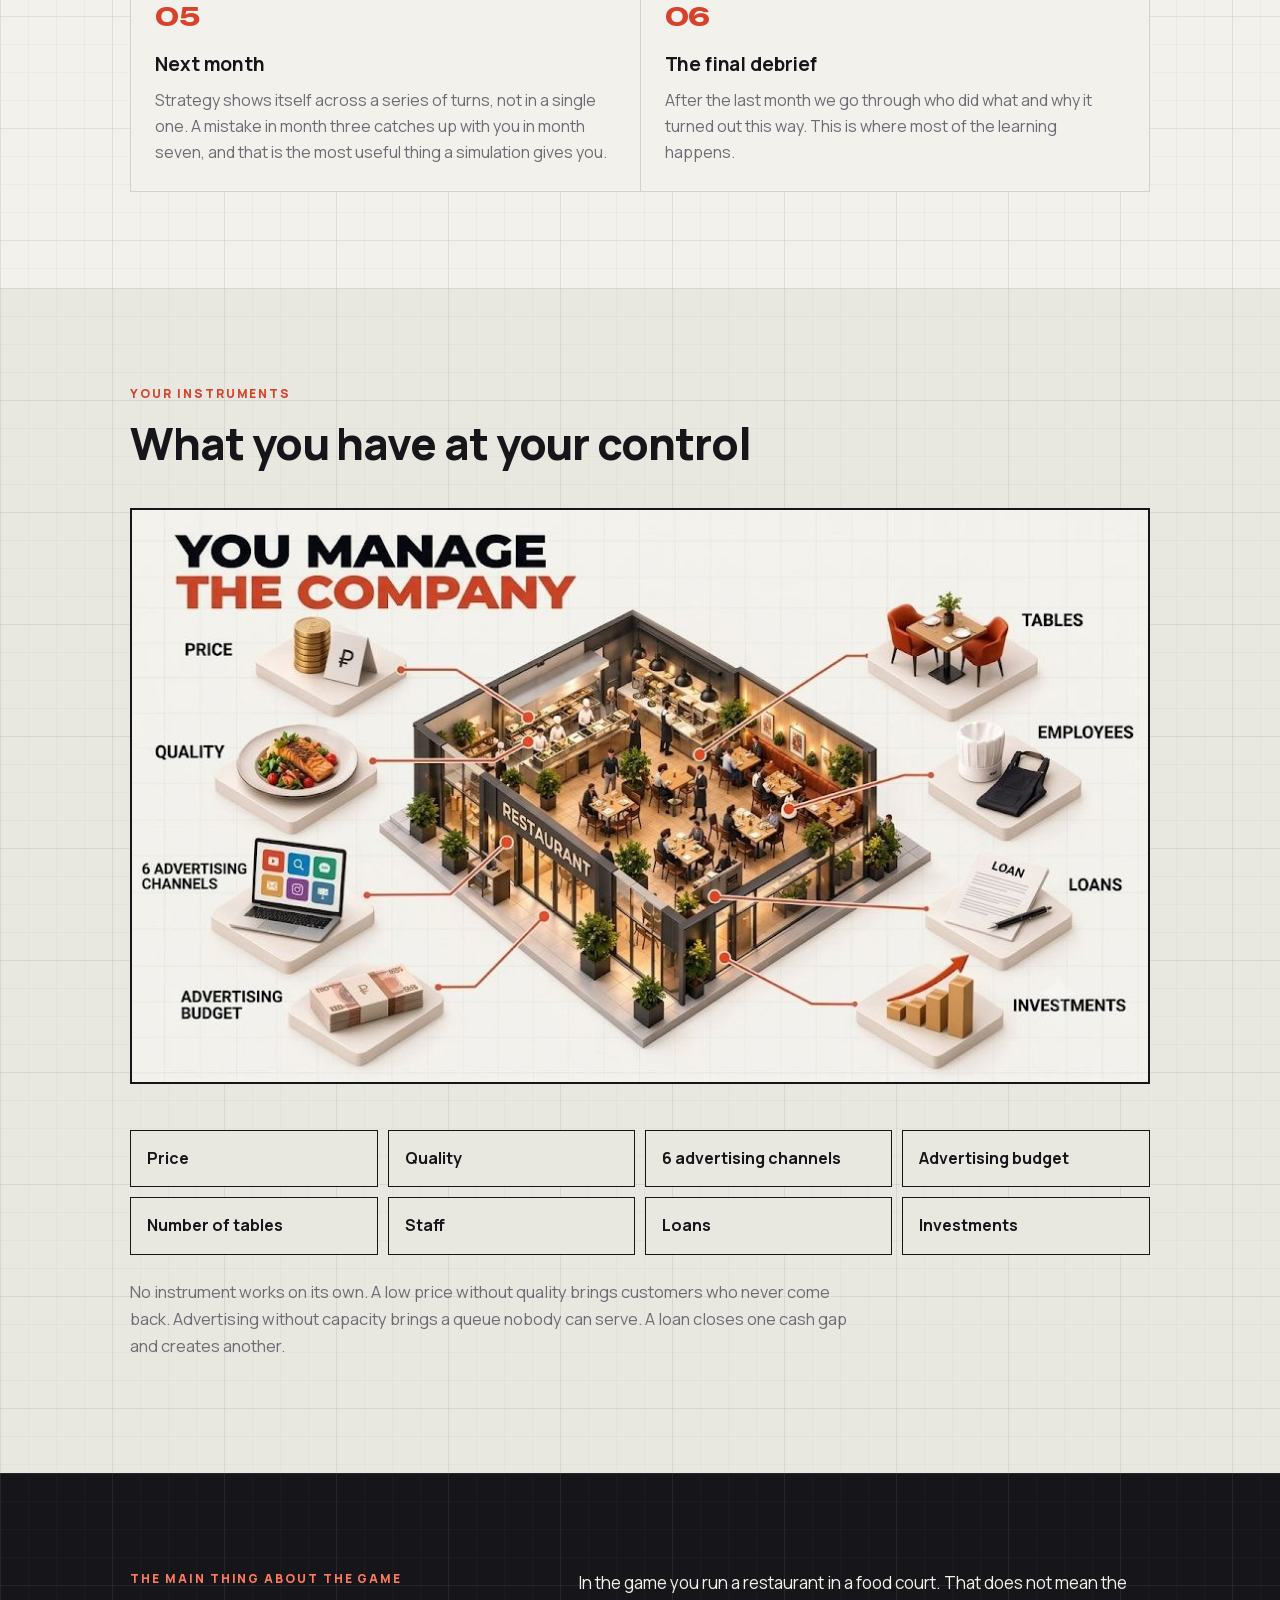
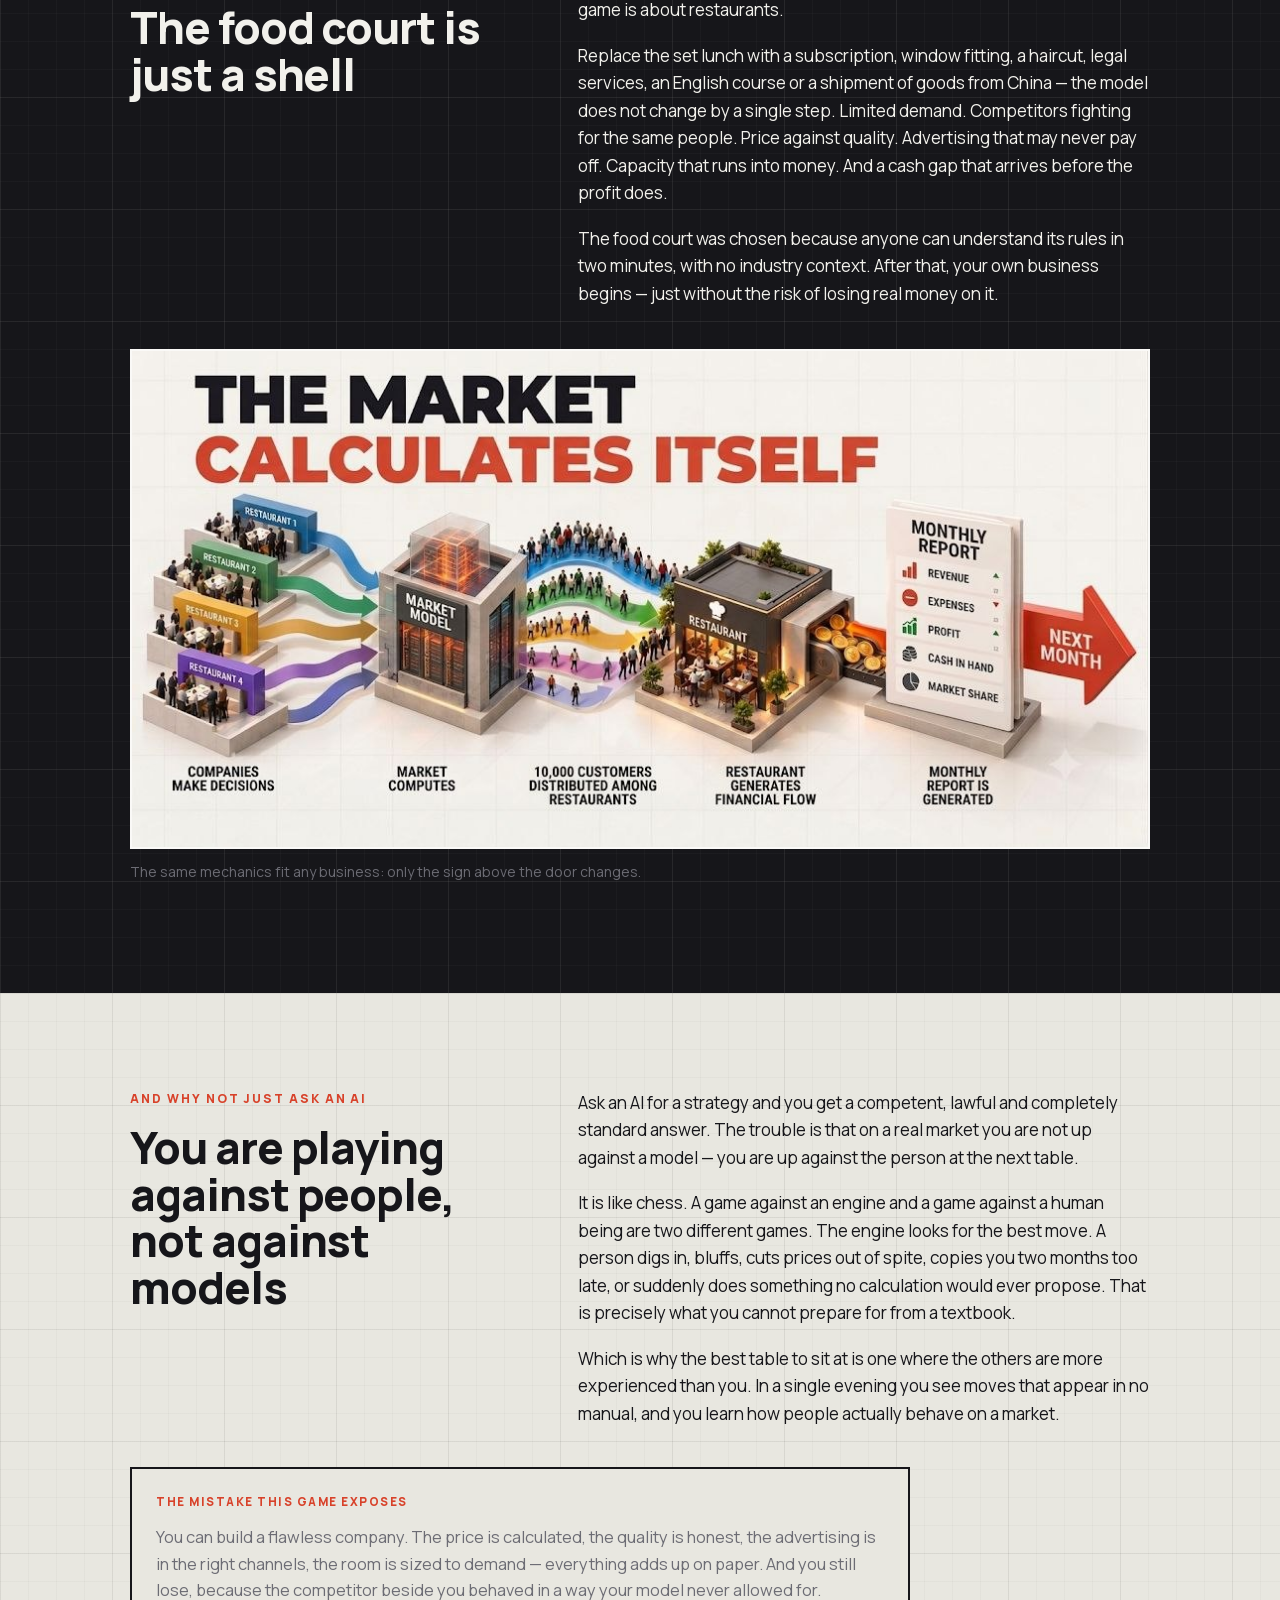
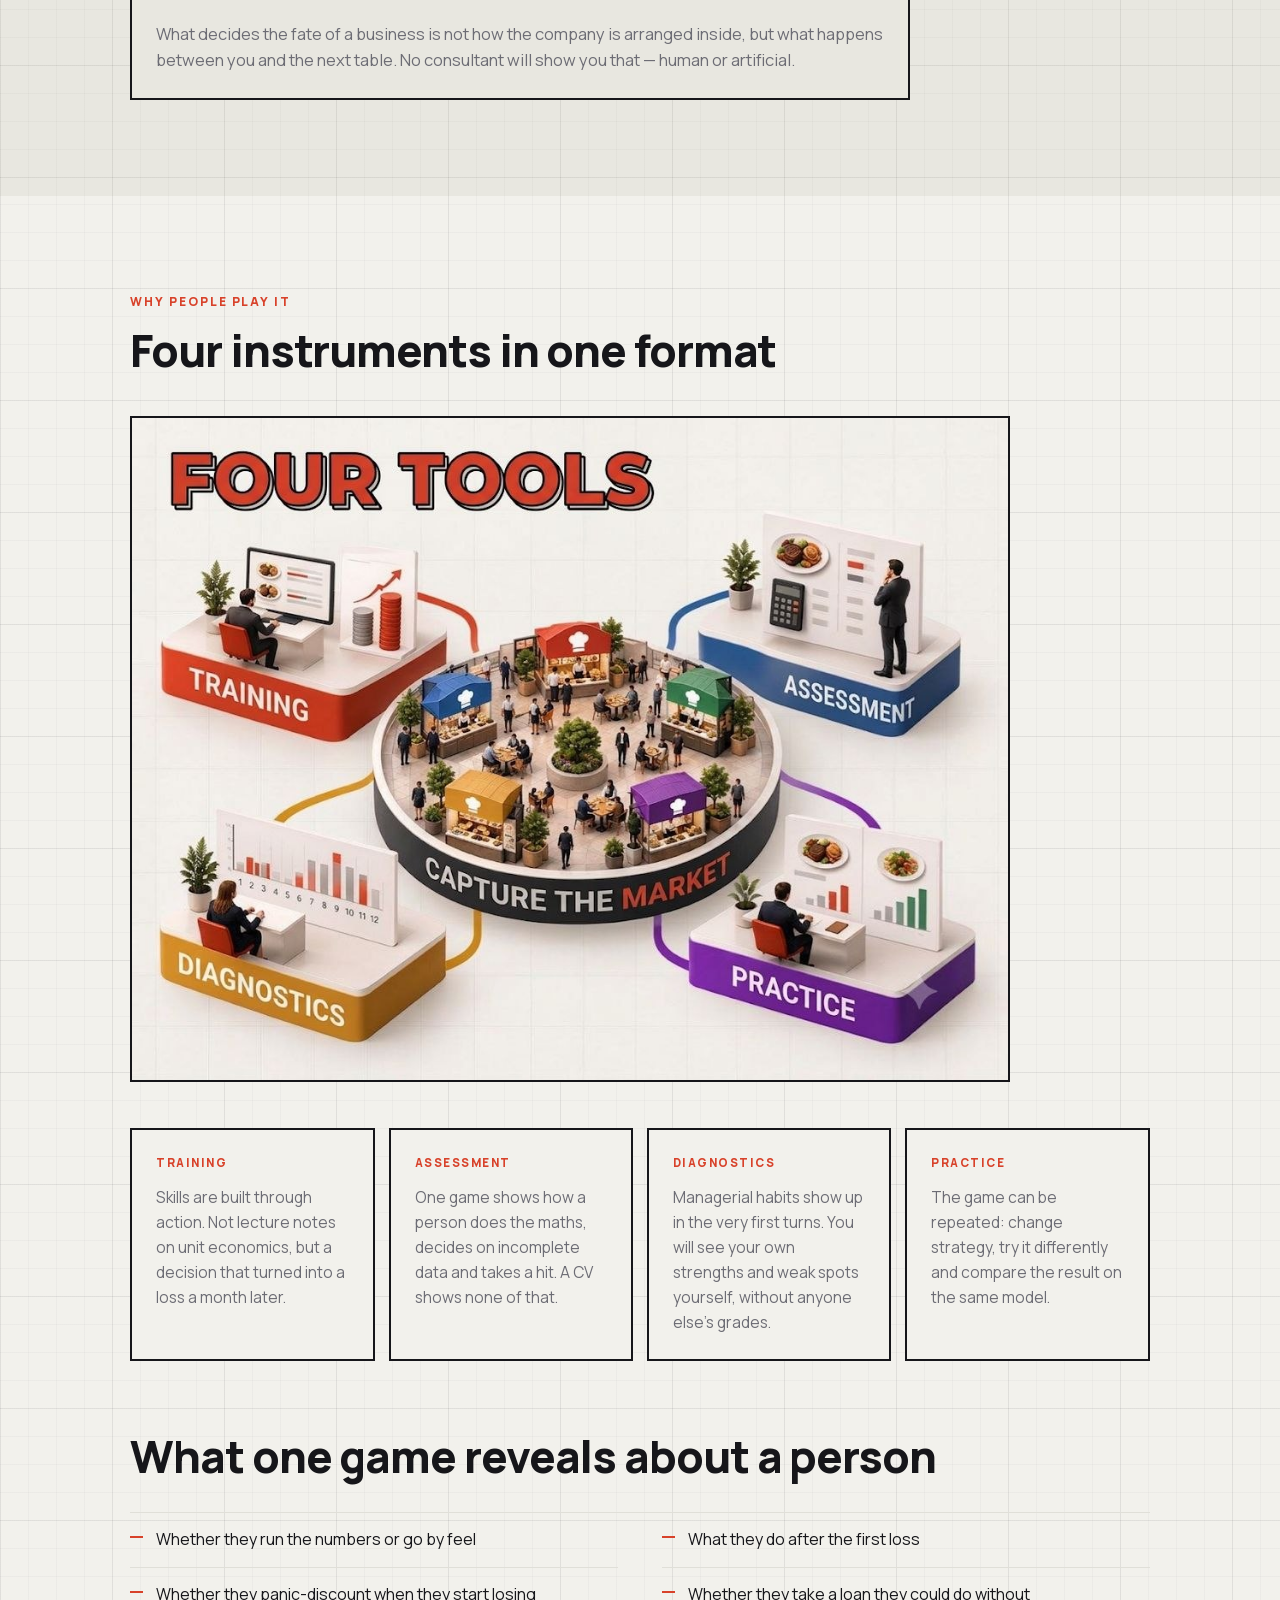
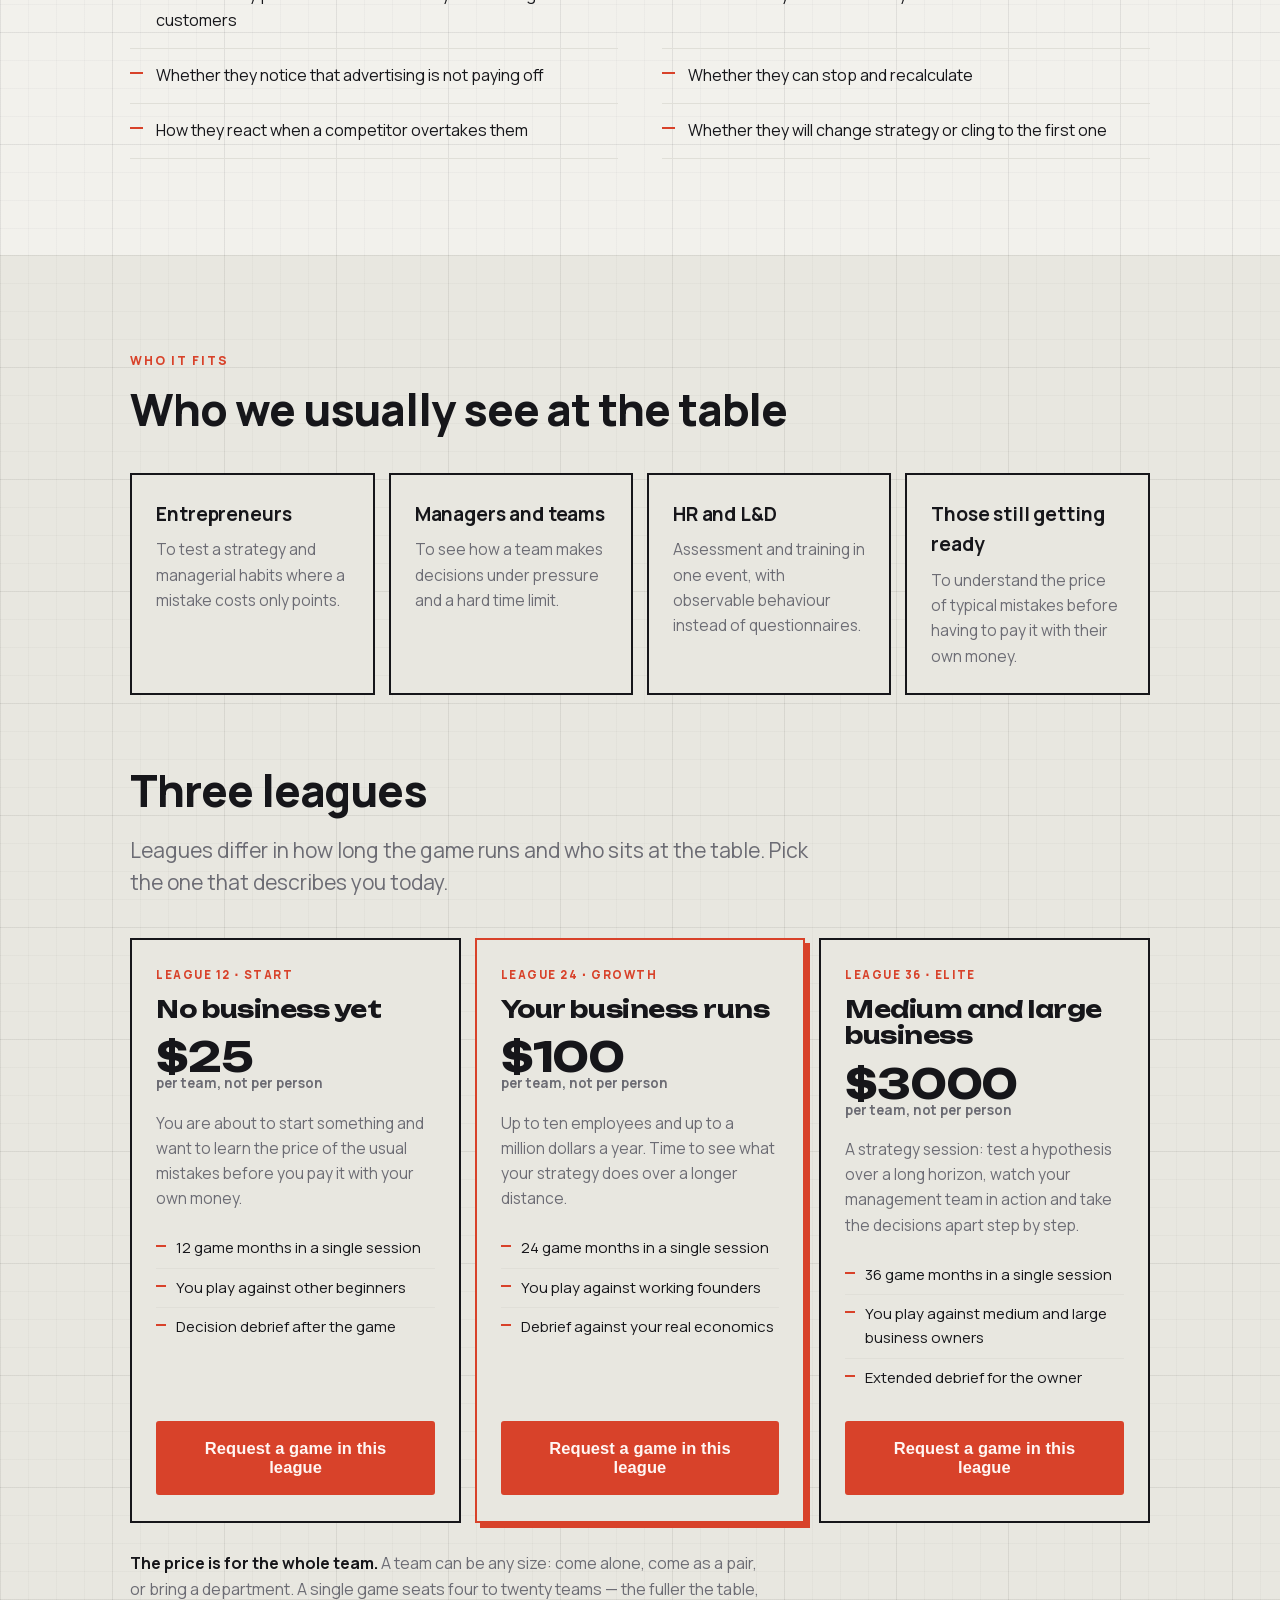
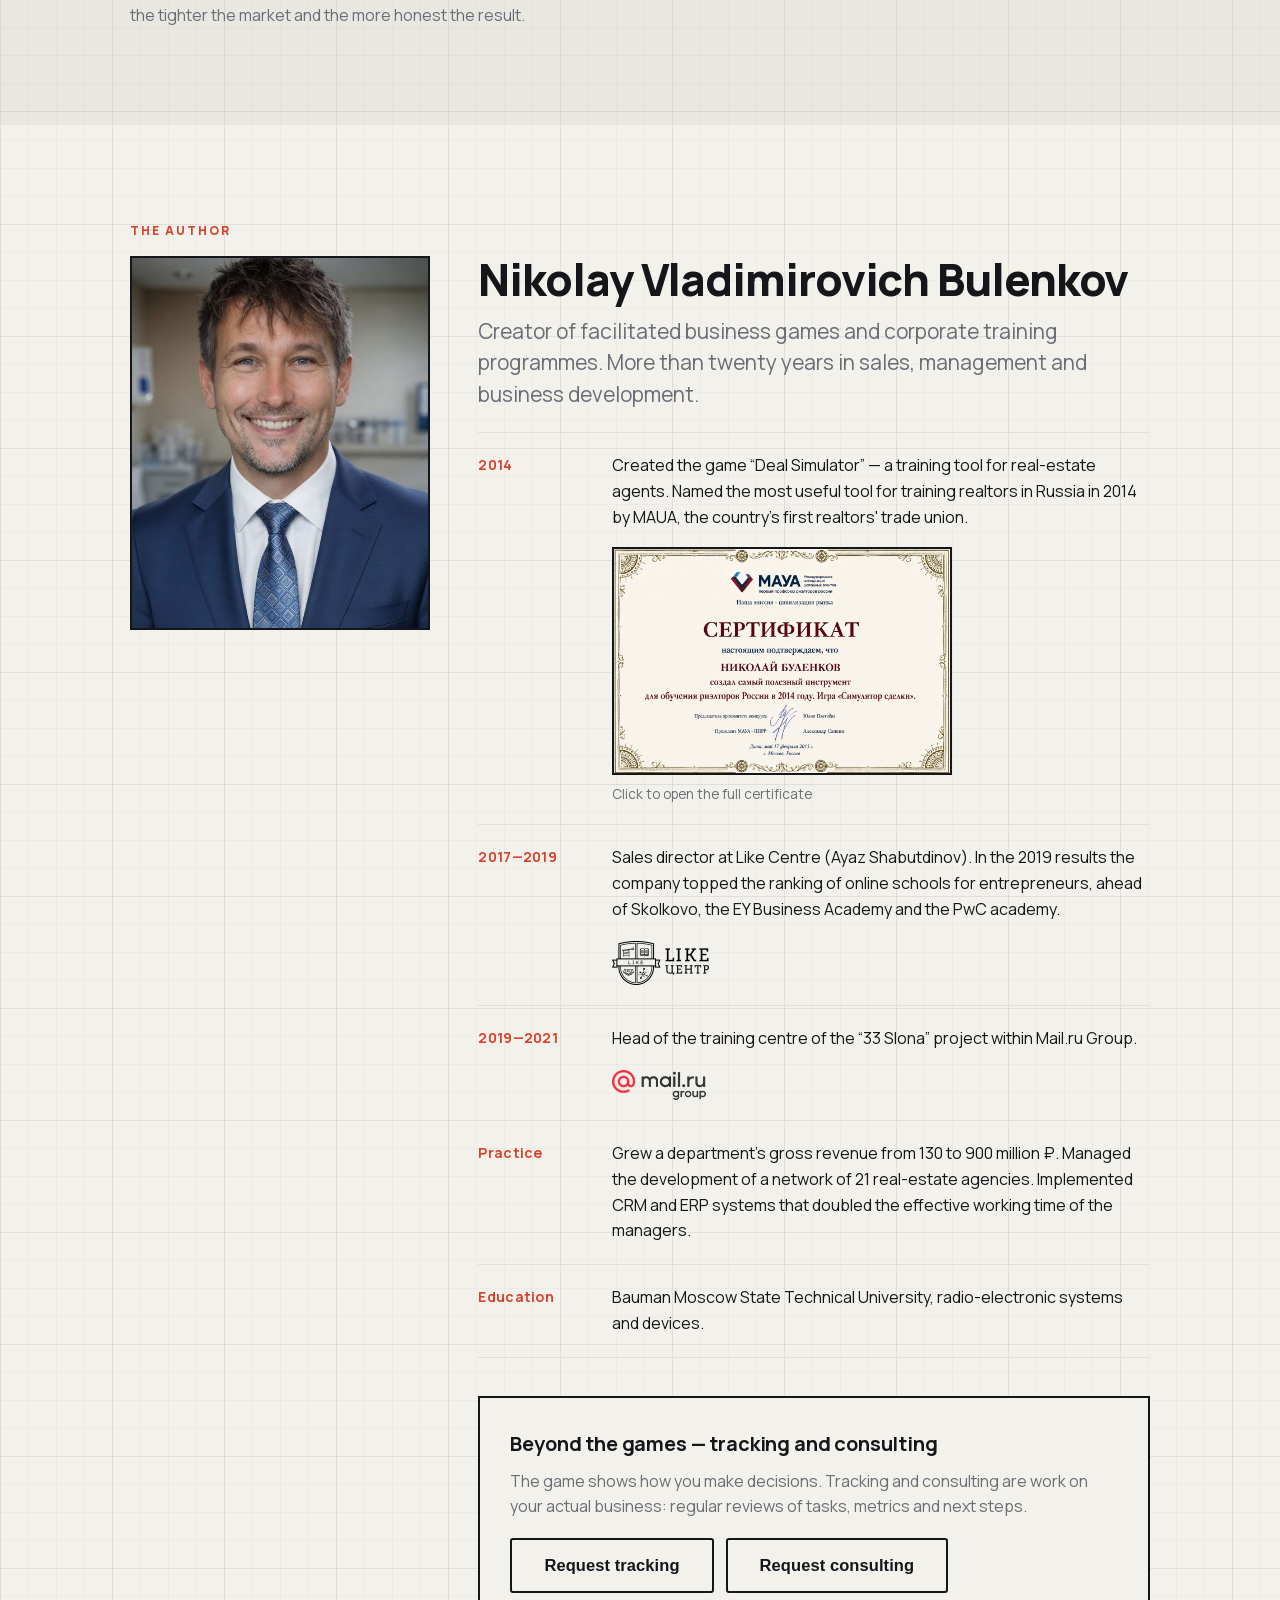
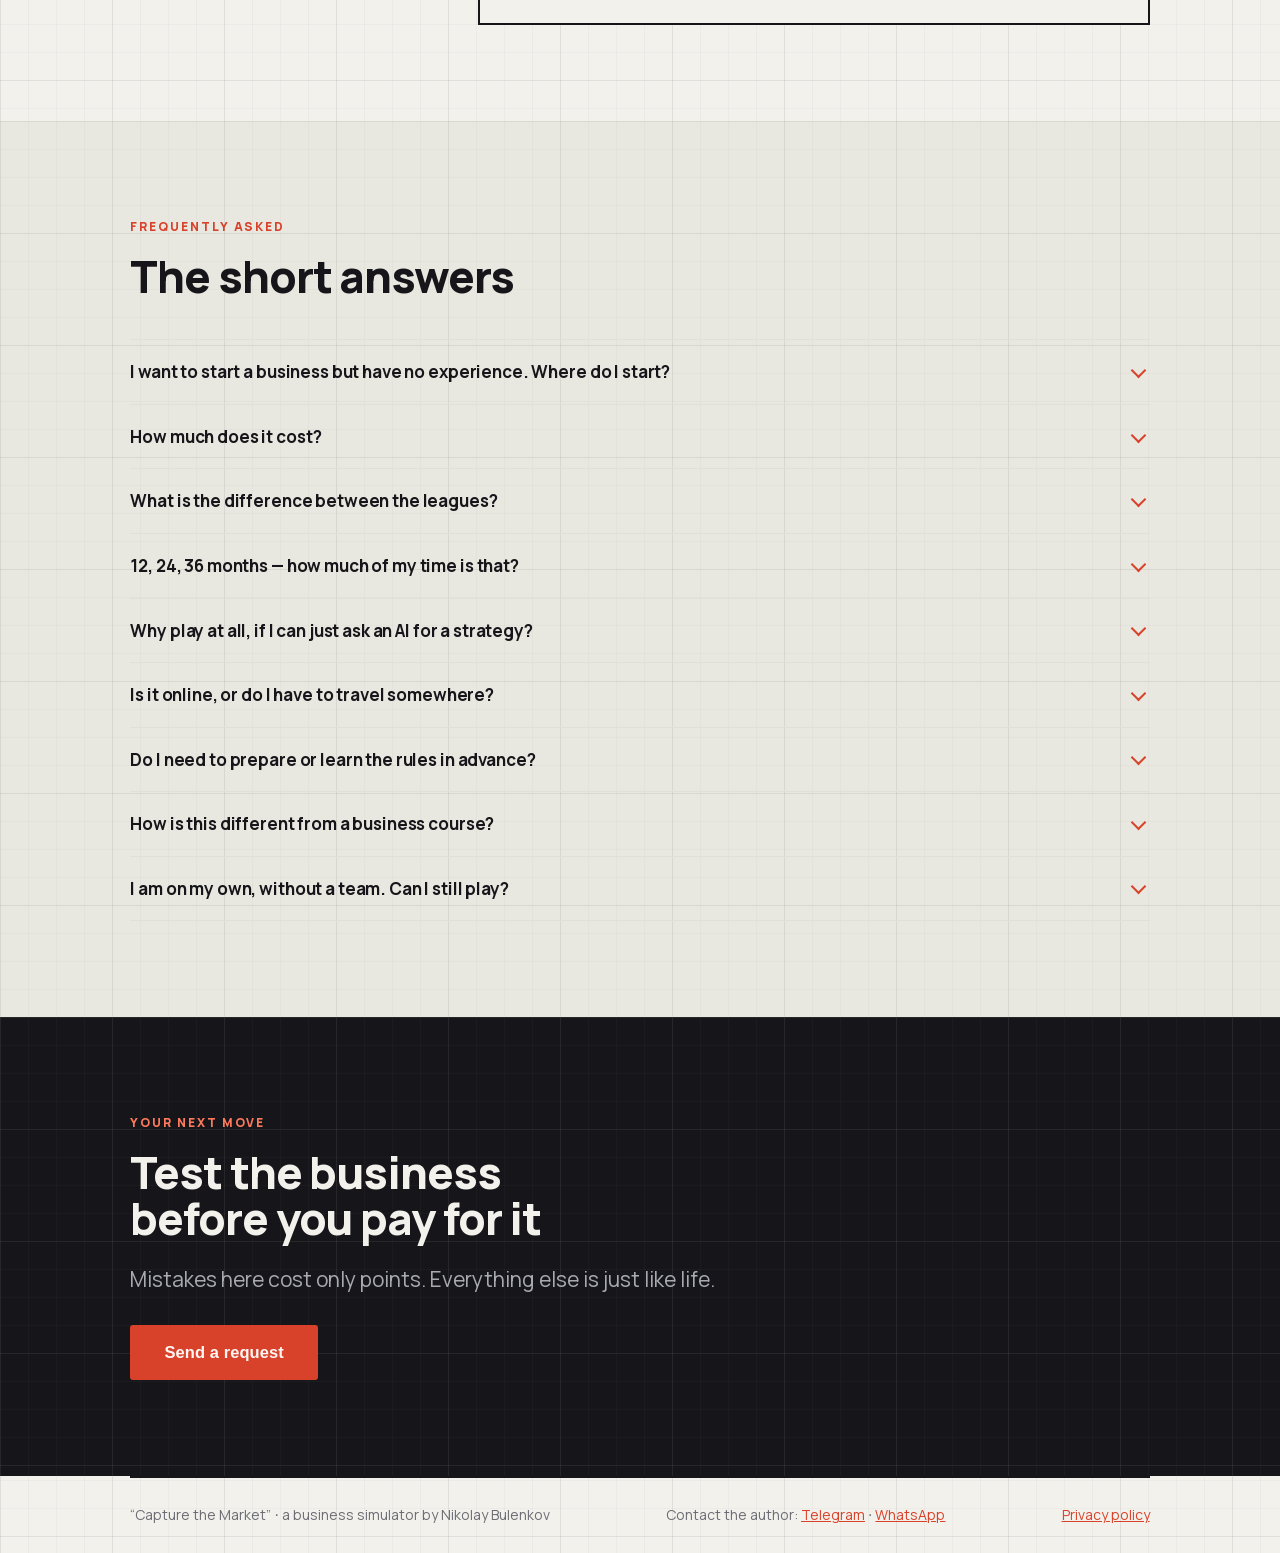
==== commit 10777149: "Добавить контакты в подвал и убрать лишние блоки с первого экрана В подвал добавлены Telegram и What" ====
--- a/en/index.html
+++ b/en/index.html
@@ -187,24 +187,16 @@
     <div>
       <span class="eyebrow">CAPTURE THE MARKET · FACILITATED BUSINESS SIMULATION</span>
       <h1>Test your strategy<span>on a live market</span></h1>
-      <p class="lede">Starting a business or already running one — two hours at the table show you what otherwise takes months of business school and years of working the wrong market. One market shared by everyone, live competitors at the next table, and cash in the register as the only judge.</p>
+      <p class="lede">Starting a business or already running one — two hours at the table show you what otherwise takes months of business school and years of working the wrong market.</p>
       <div class="btns">
         <button type="button" class="btn" data-lead="">Send a request</button>
       </div>
-      <p class="undercta">Three leagues: from $25 per team if you have no business yet, up to a strategy session for medium and large companies.</p>
     </div>
     <div class="hero__pic">
       <img src="../hero-en.jpg" width="1150" height="767" alt="Game diagram: the flow of shopping mall customers is distributed among competing food court restaurants" fetchpriority="high">
     </div>
   </div>
 
-  <dl class="specs">
-    <div><dt>TEAMS PER GAME</dt><dd>4—20</dd></div>
-    <div><dt>PER TEAM</dt><dd>Any number</dd></div>
-    <div><dt>GAME LENGTH</dt><dd>12 / 24 / 36 mo.</dd></div>
-    <div><dt>FORMAT</dt><dd>Online or offline</dd></div>
-  </dl>
-  <p class="specnote">A turn is three to five minutes. A team runs one company and has to agree among themselves inside that same window as everyone else. That adds another layer to the game: negotiating with your own people against the clock.</p>
 </section>
 
 <!-- WHAT IT IS -->
@@ -213,13 +205,13 @@
     <div class="split">
     <div>
       <span class="eyebrow">WHAT IT IS</span>
-      <h2>Your decision. The market's answer.</h2>
+      <h2>How the business game works</h2>
     </div>
     <div class="prose">
       <p>Several companies sit down around one market and start competing for the same customers. Each turn is a game month. You set the price, invest in quality, choose advertising channels, add tables, hire people, take out a loan.</p>
       <p>Then the market does the maths on its own. Ten thousand customers are distributed among all the players — not evenly, but depending on whose combination of price, quality, advertising and capacity looks more attractive to them. That is decided by the model, not by the facilitator.</p>
       <p>You get your own report: revenue, costs, profit, cash on hand and market share. Then the next month begins.</p>
-      <p>At the end of the game, the winner is whoever has the most cash in the register. Not whoever told the most convincing story about their strategy.</p>
+      <p>At the end of the game, the winner is whoever has the most cash in the register.</p>
     </div>
     </div>
     <figure class="figure"><img src="../one-market-en.jpg" width="1150" height="647" alt="One market for everyone: a flow of 10,000 customers passes through the market model and is distributed among competing restaurants. One turn equals one month, a game year is twelve months" loading="lazy"></figure>
@@ -563,6 +555,7 @@
 <footer class="wrap">
   <div class="foot">
     <span>“Capture the Market” · a business simulator by Nikolay Bulenkov</span>
+    <span>Contact the author: <a href="https://t.me/Nickbv">Telegram</a> · <a href="https://wa.me/66823204796">WhatsApp</a></span>
     <span><a href="privacy.html">Privacy policy</a></span>
   </div>
 </footer>
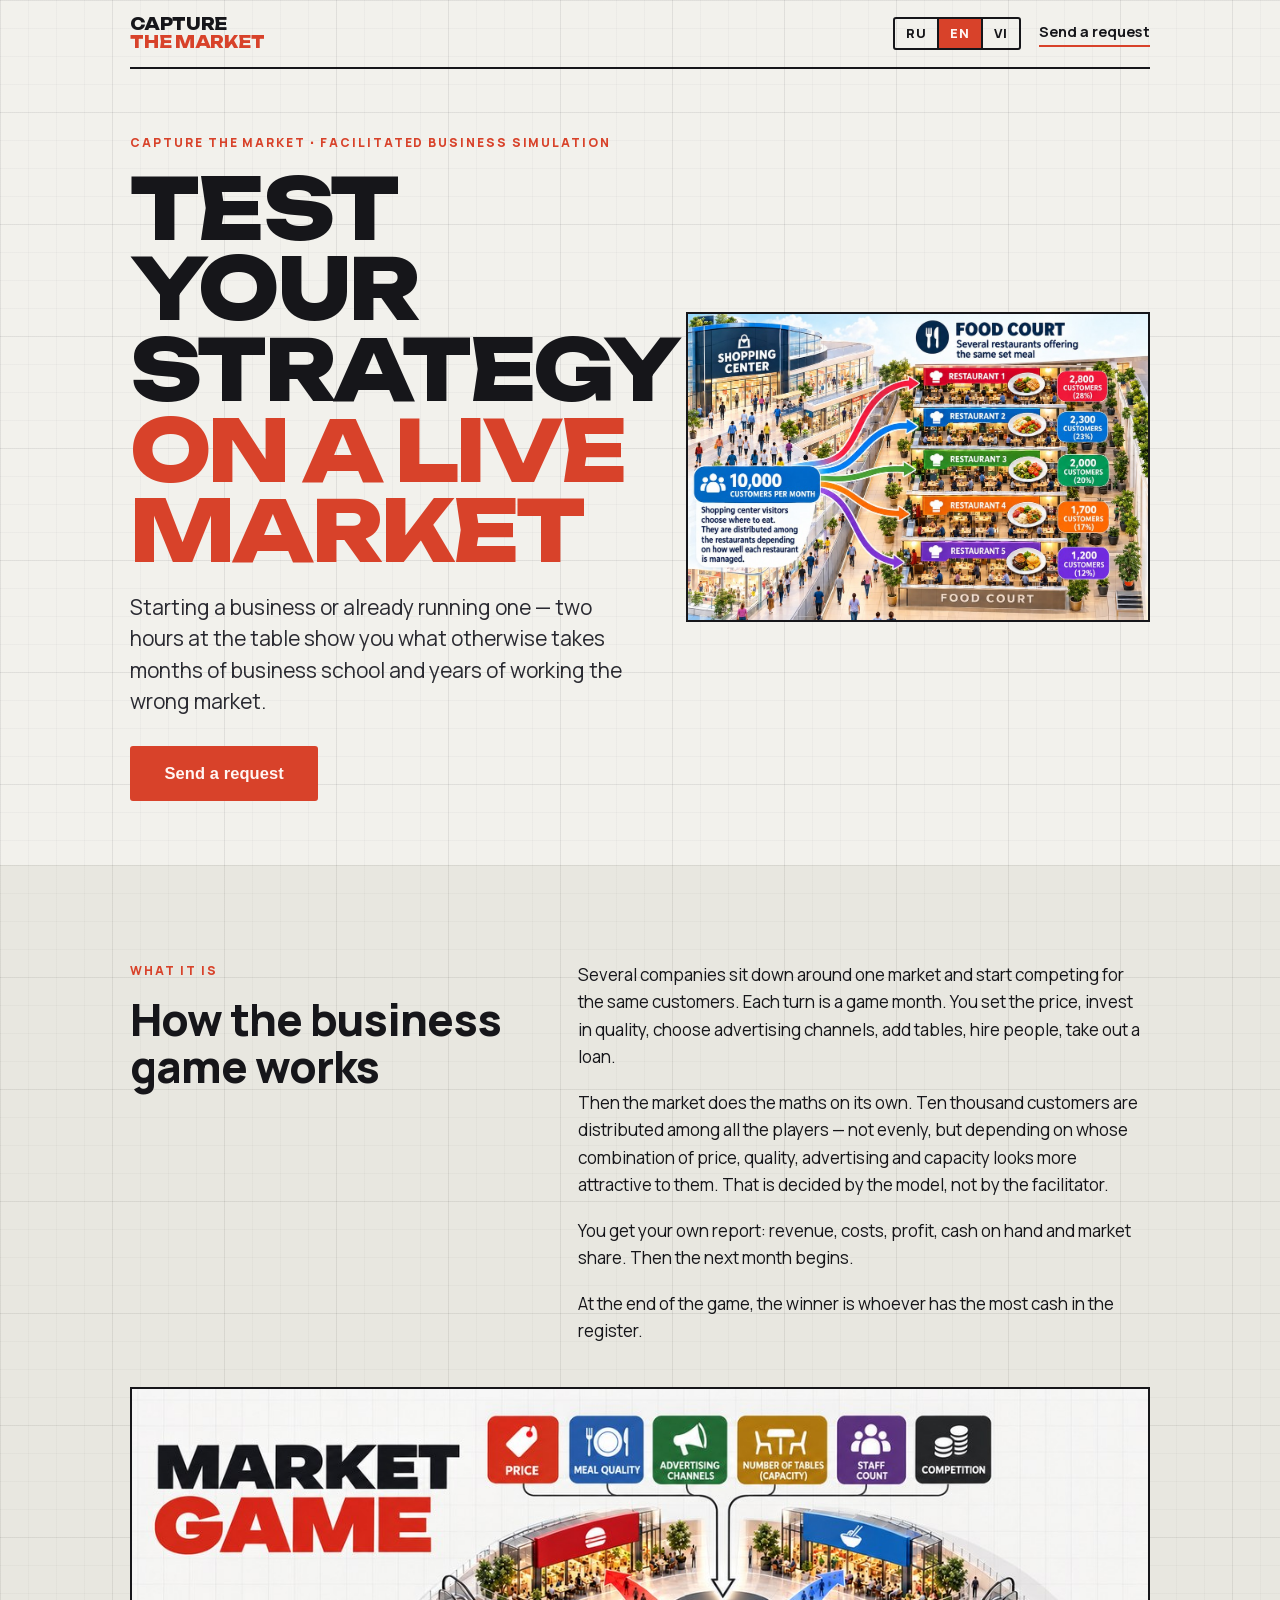
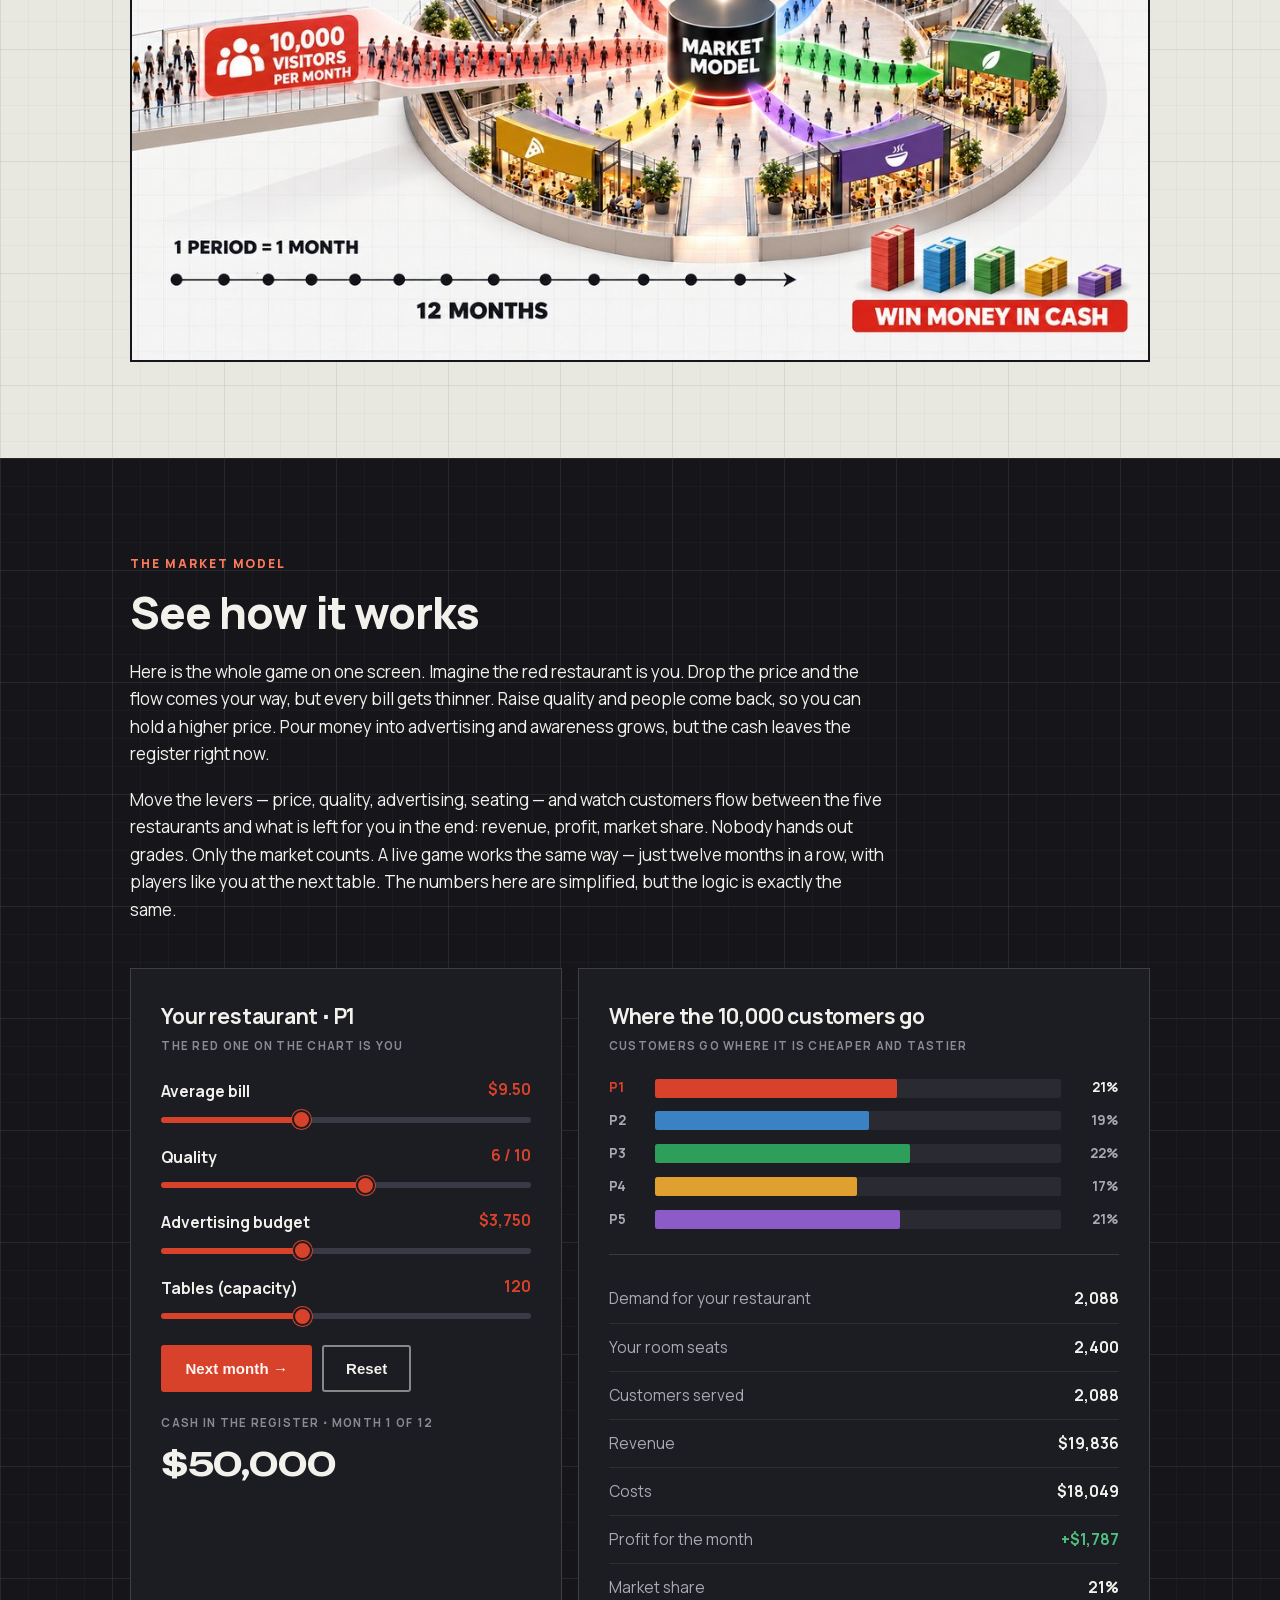
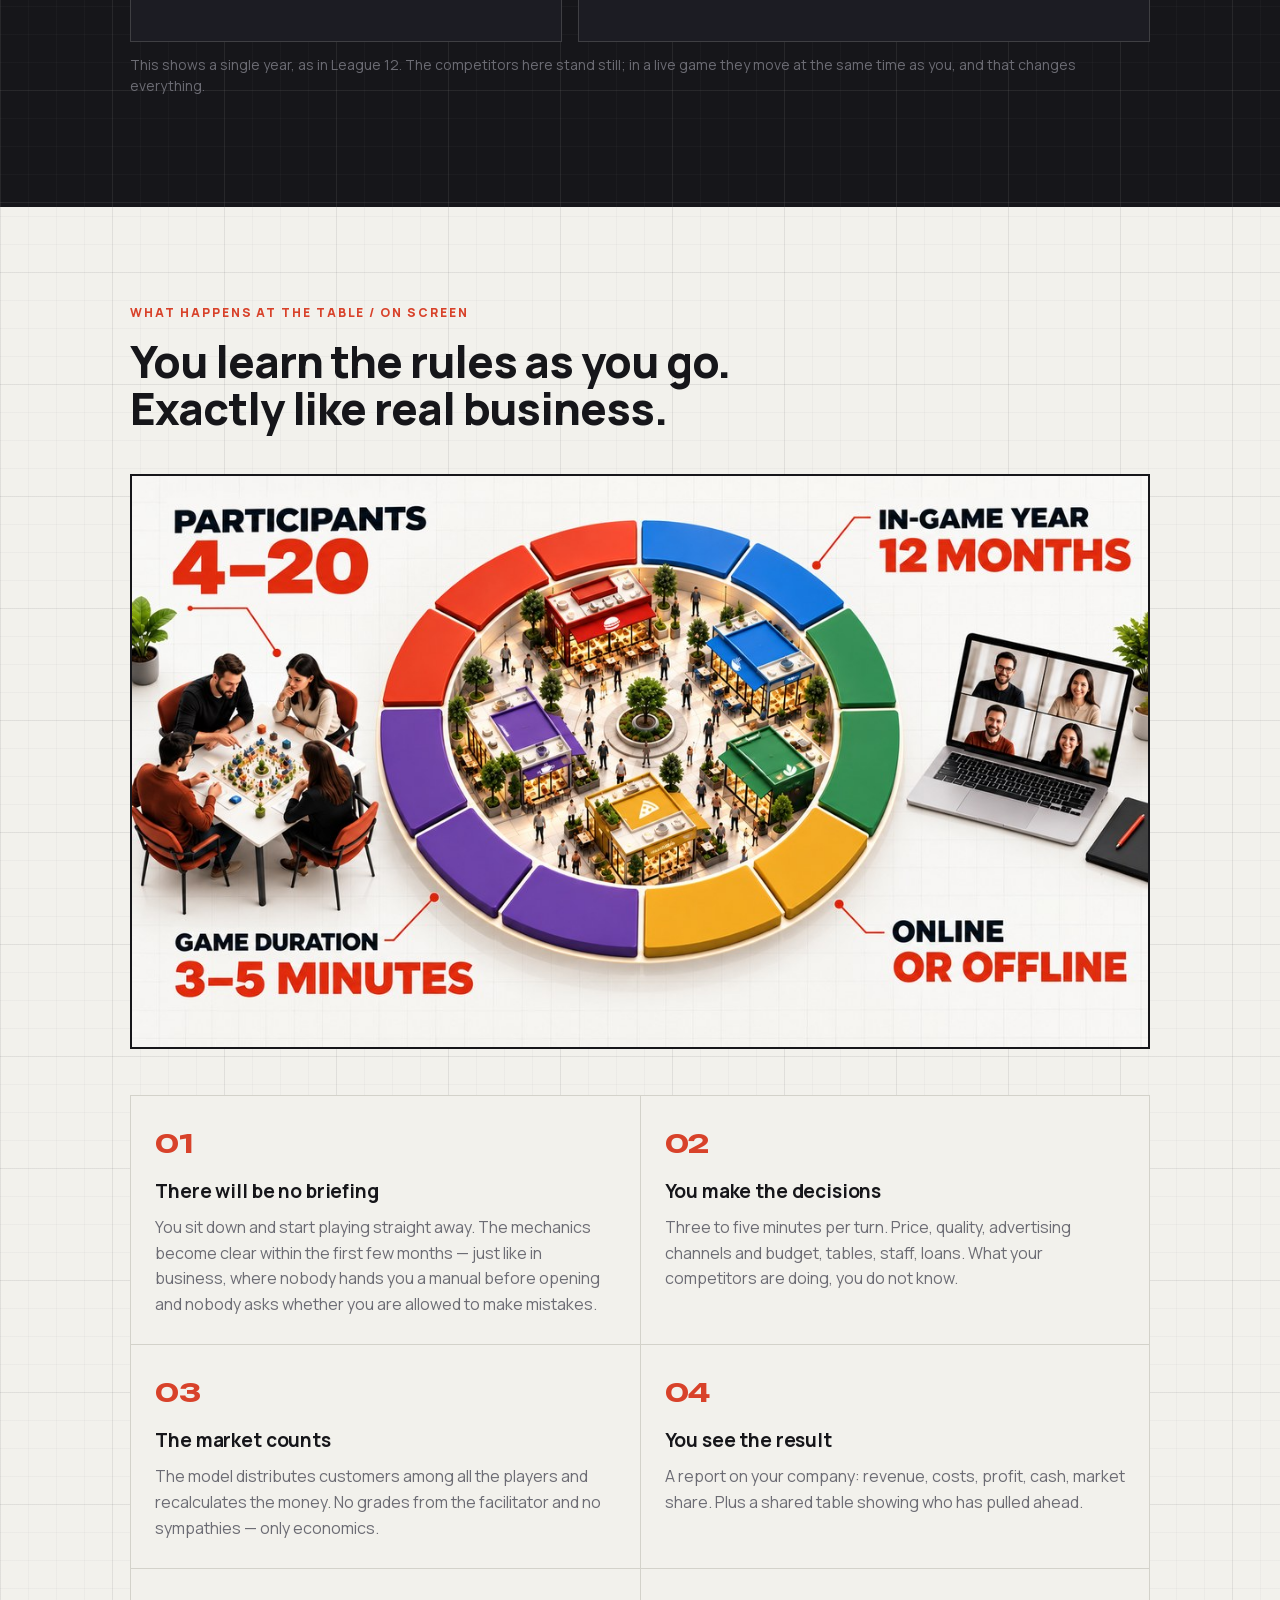
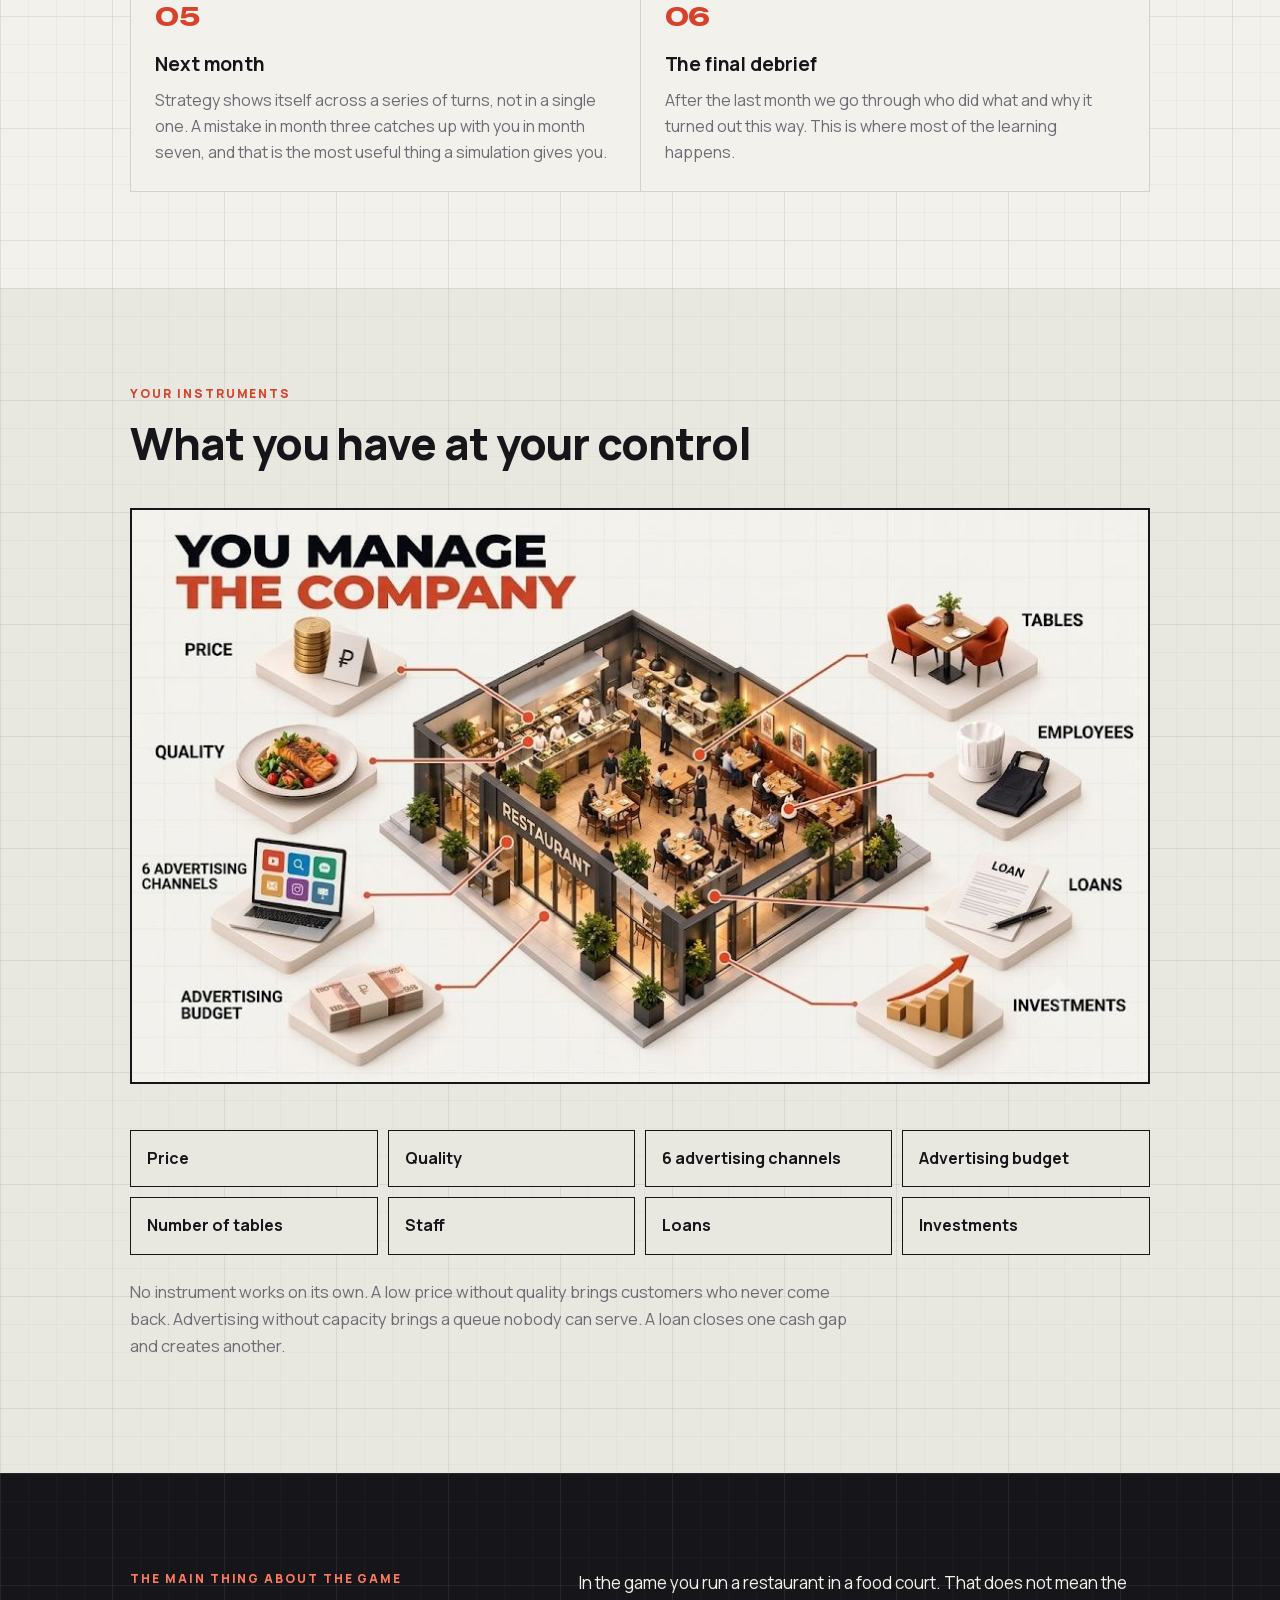
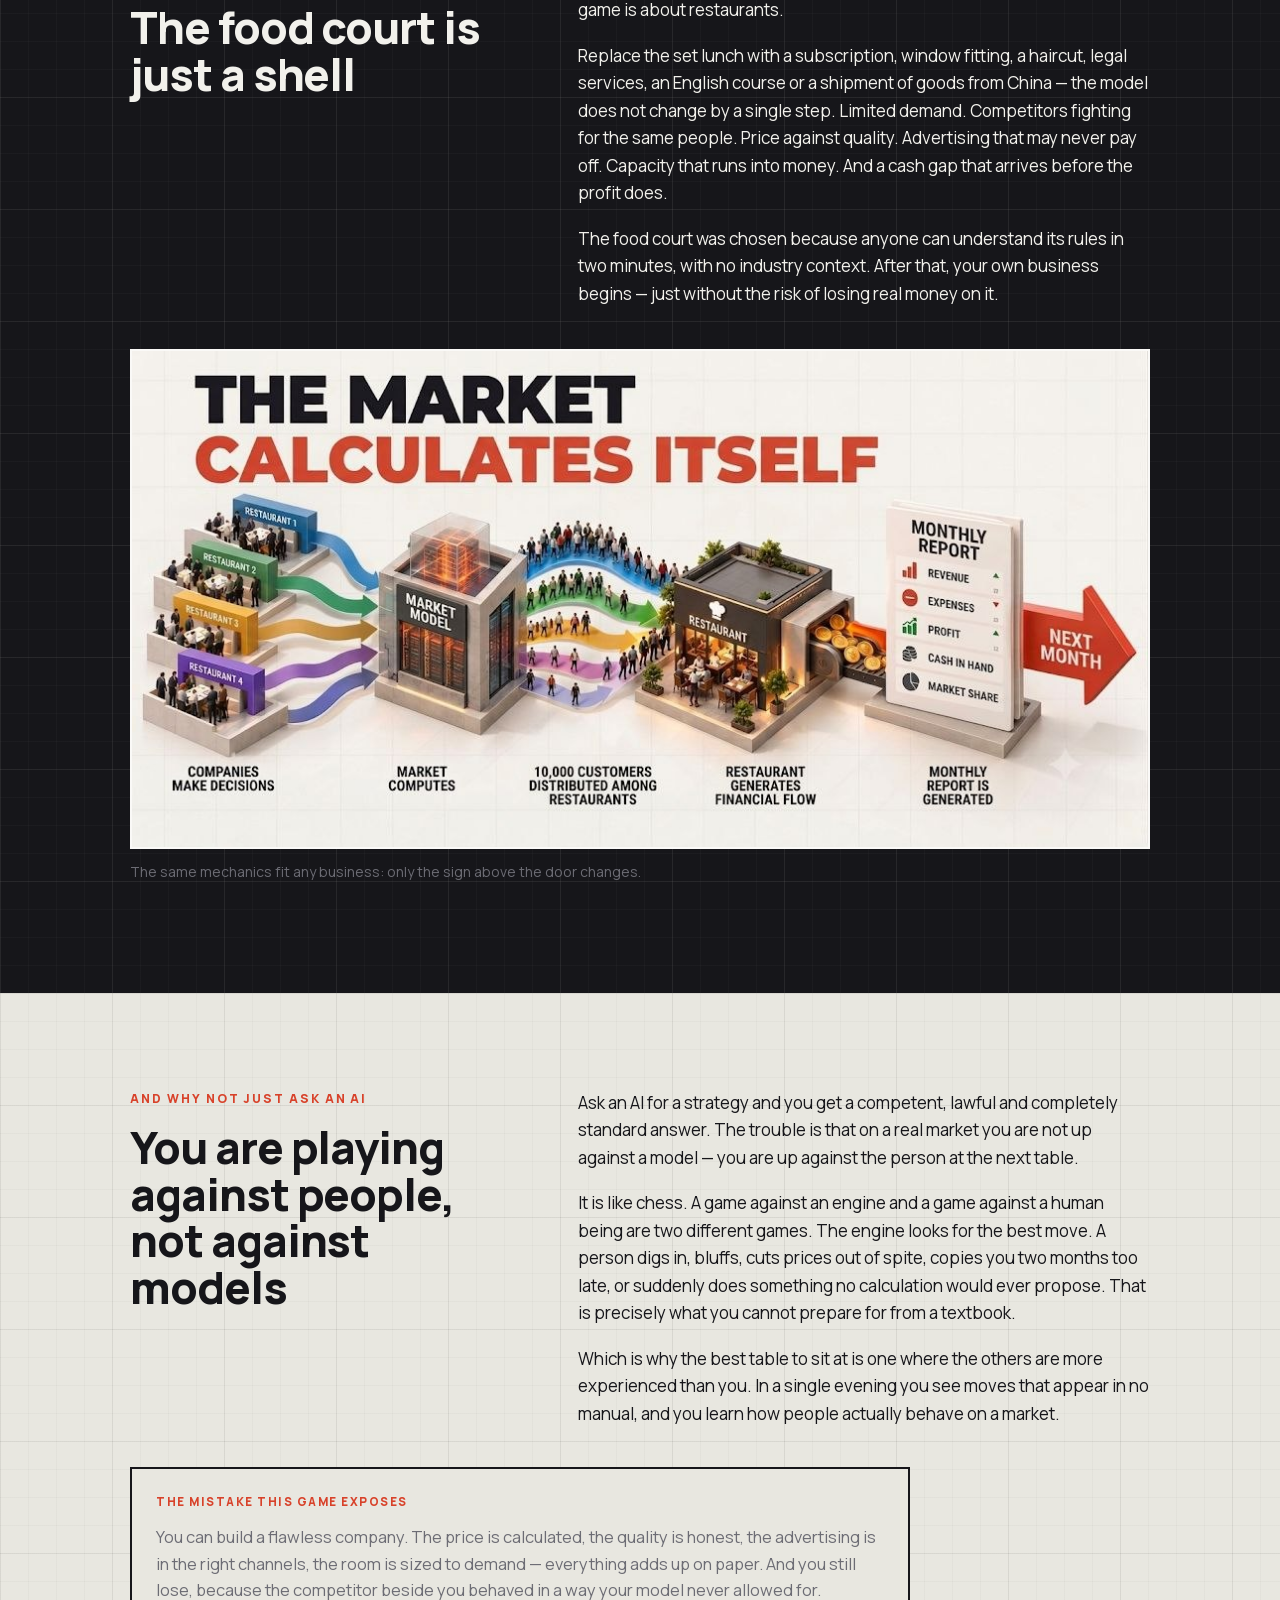
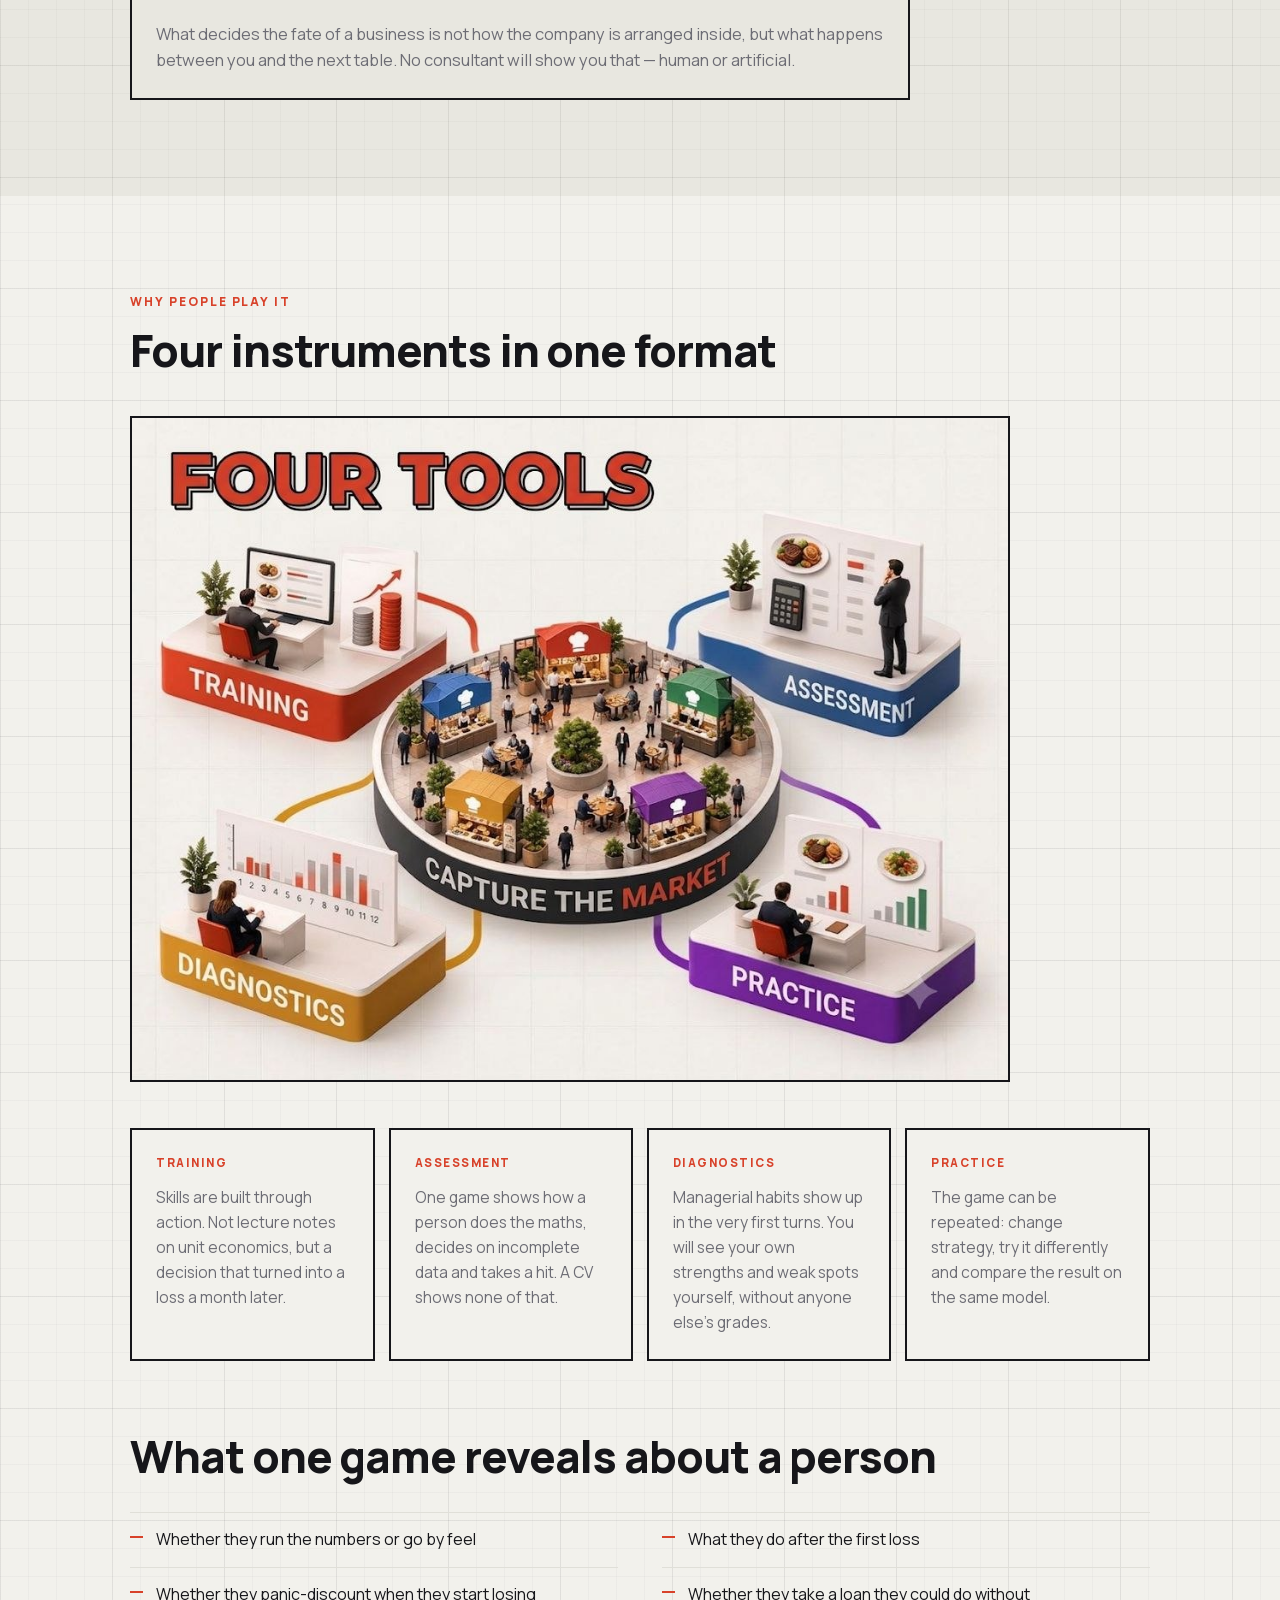
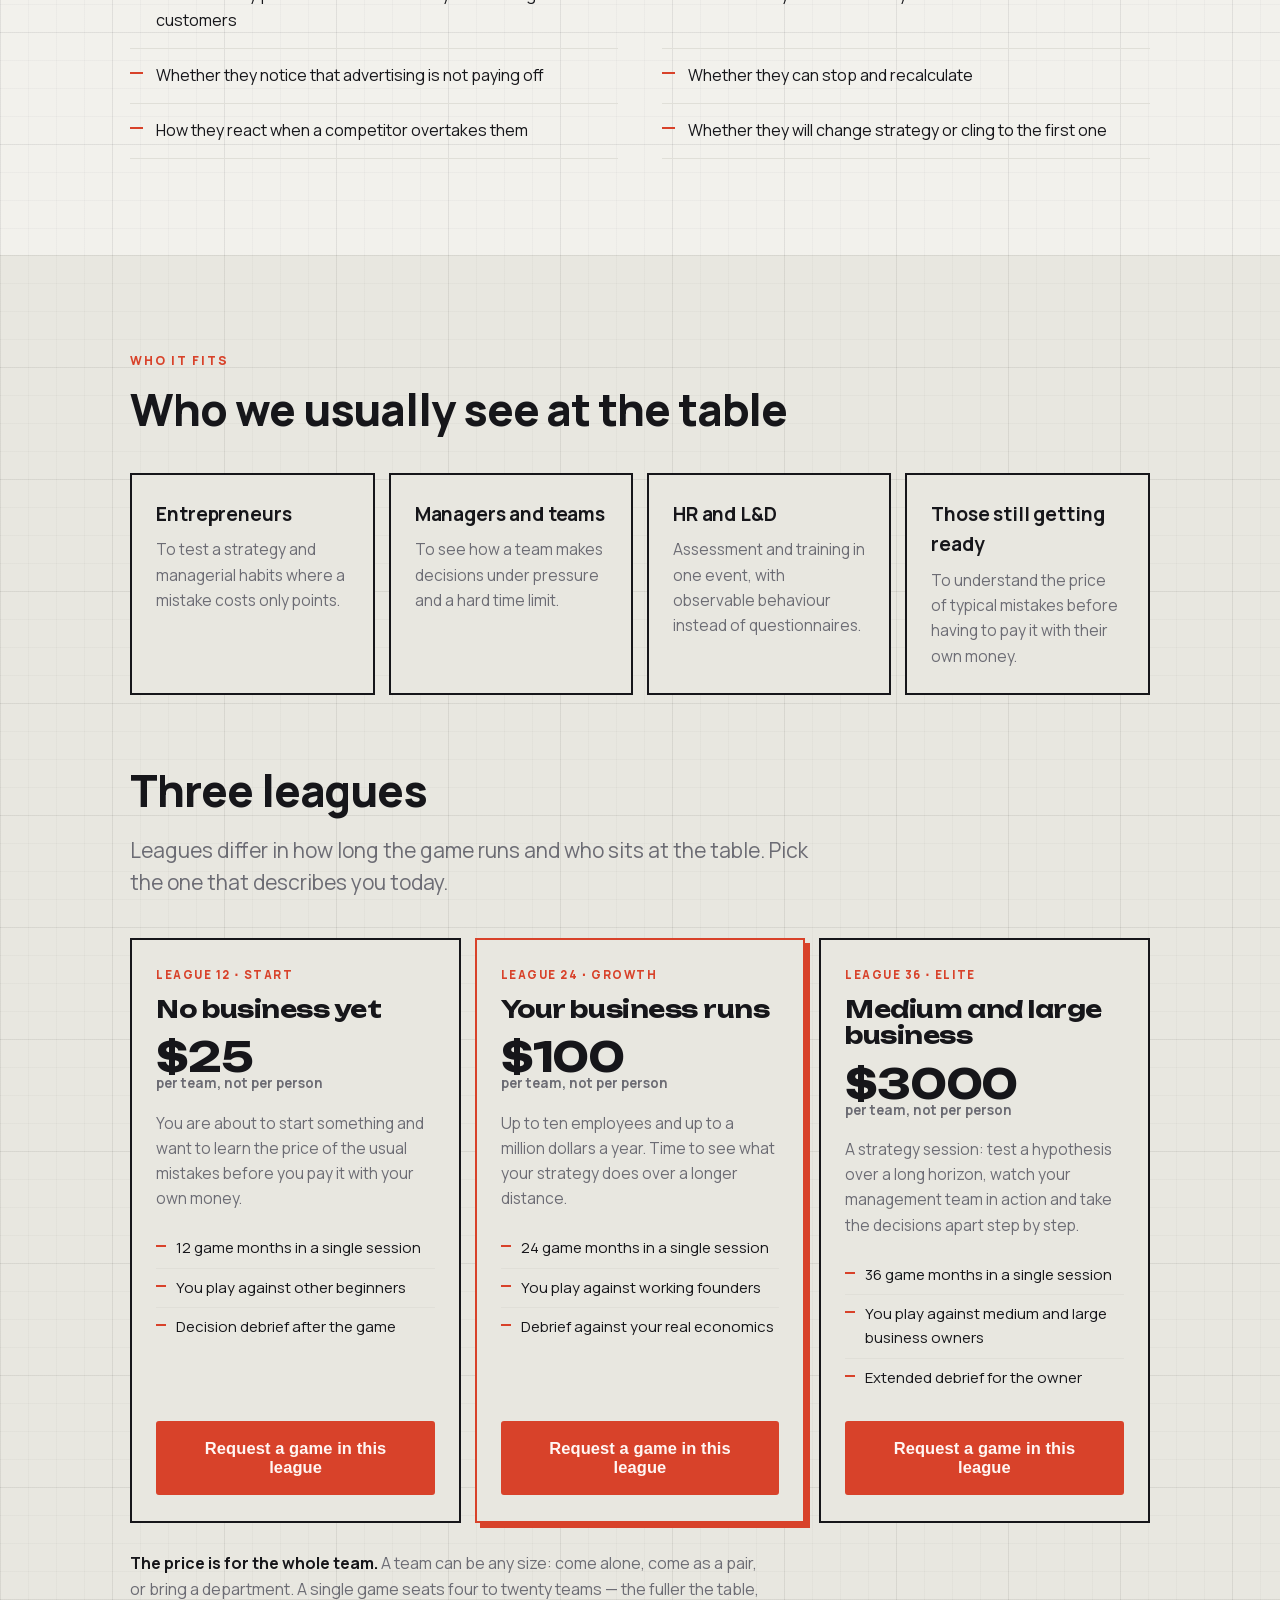
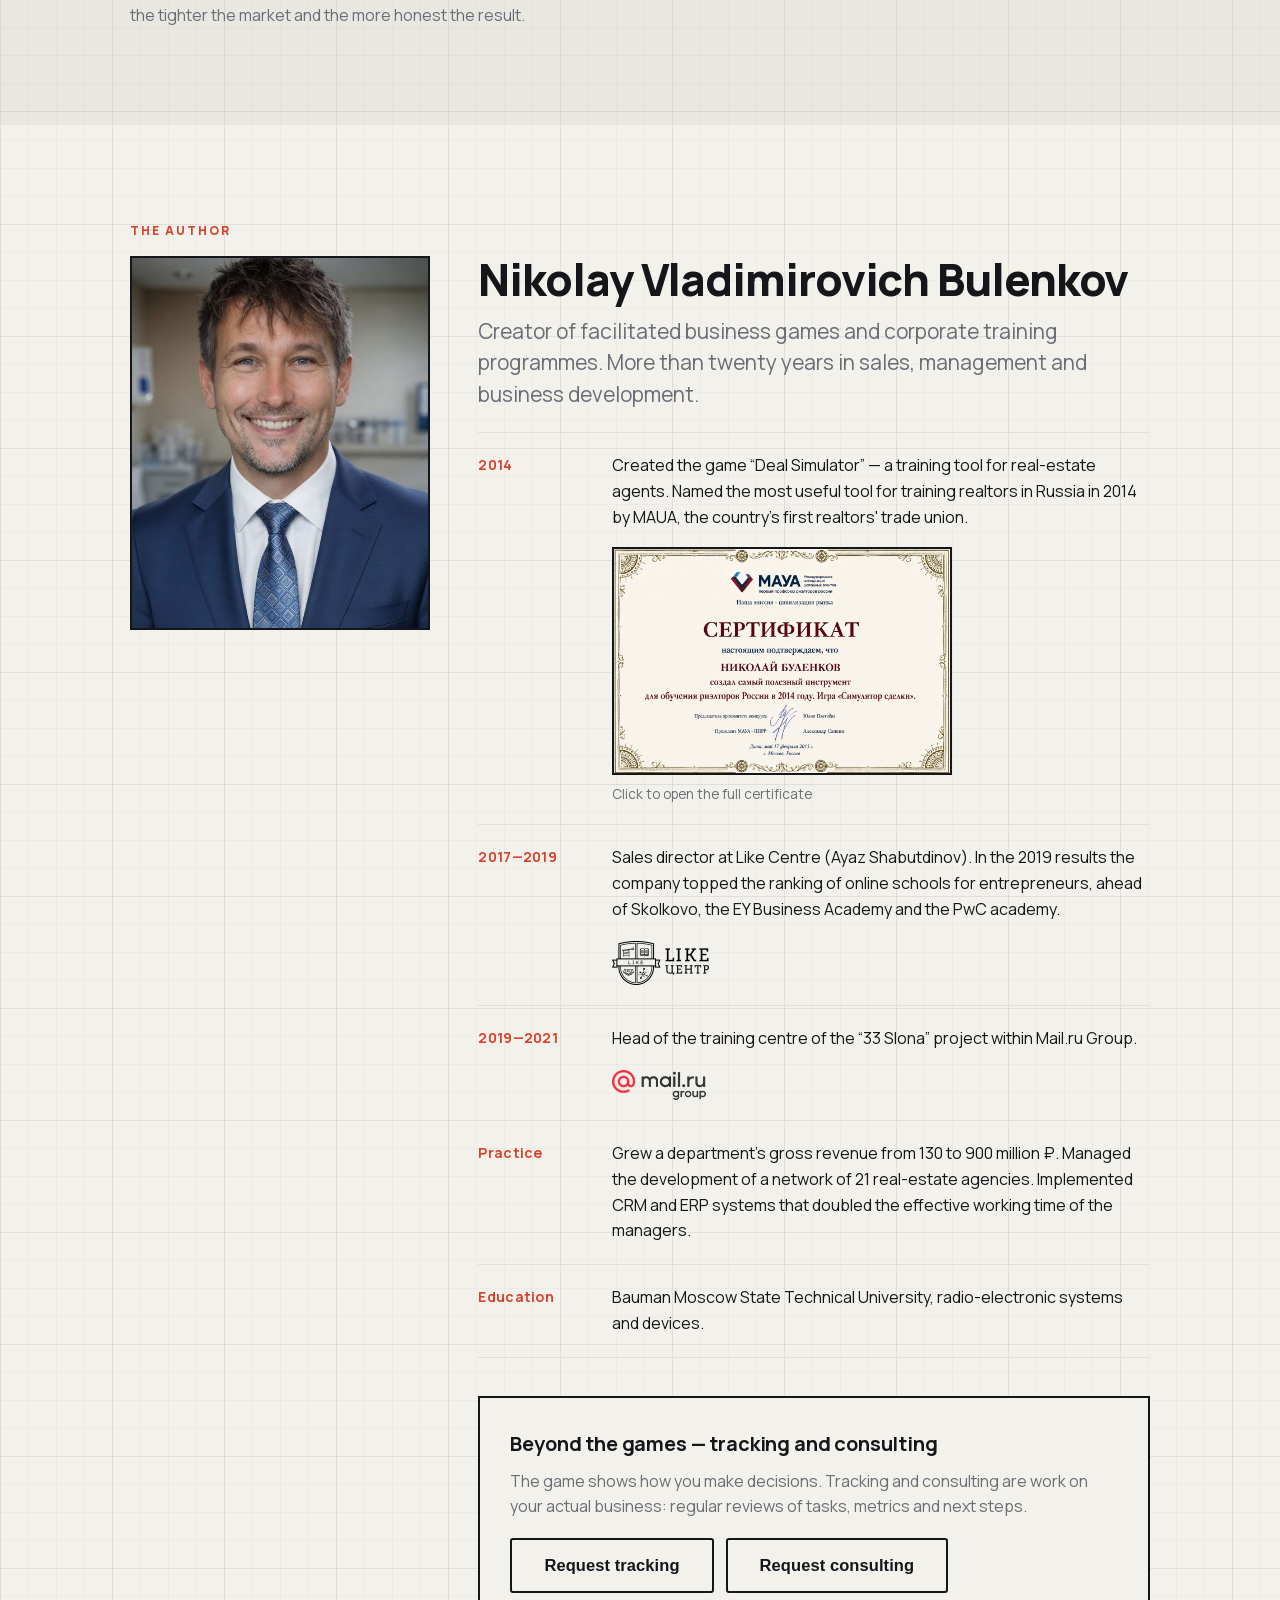
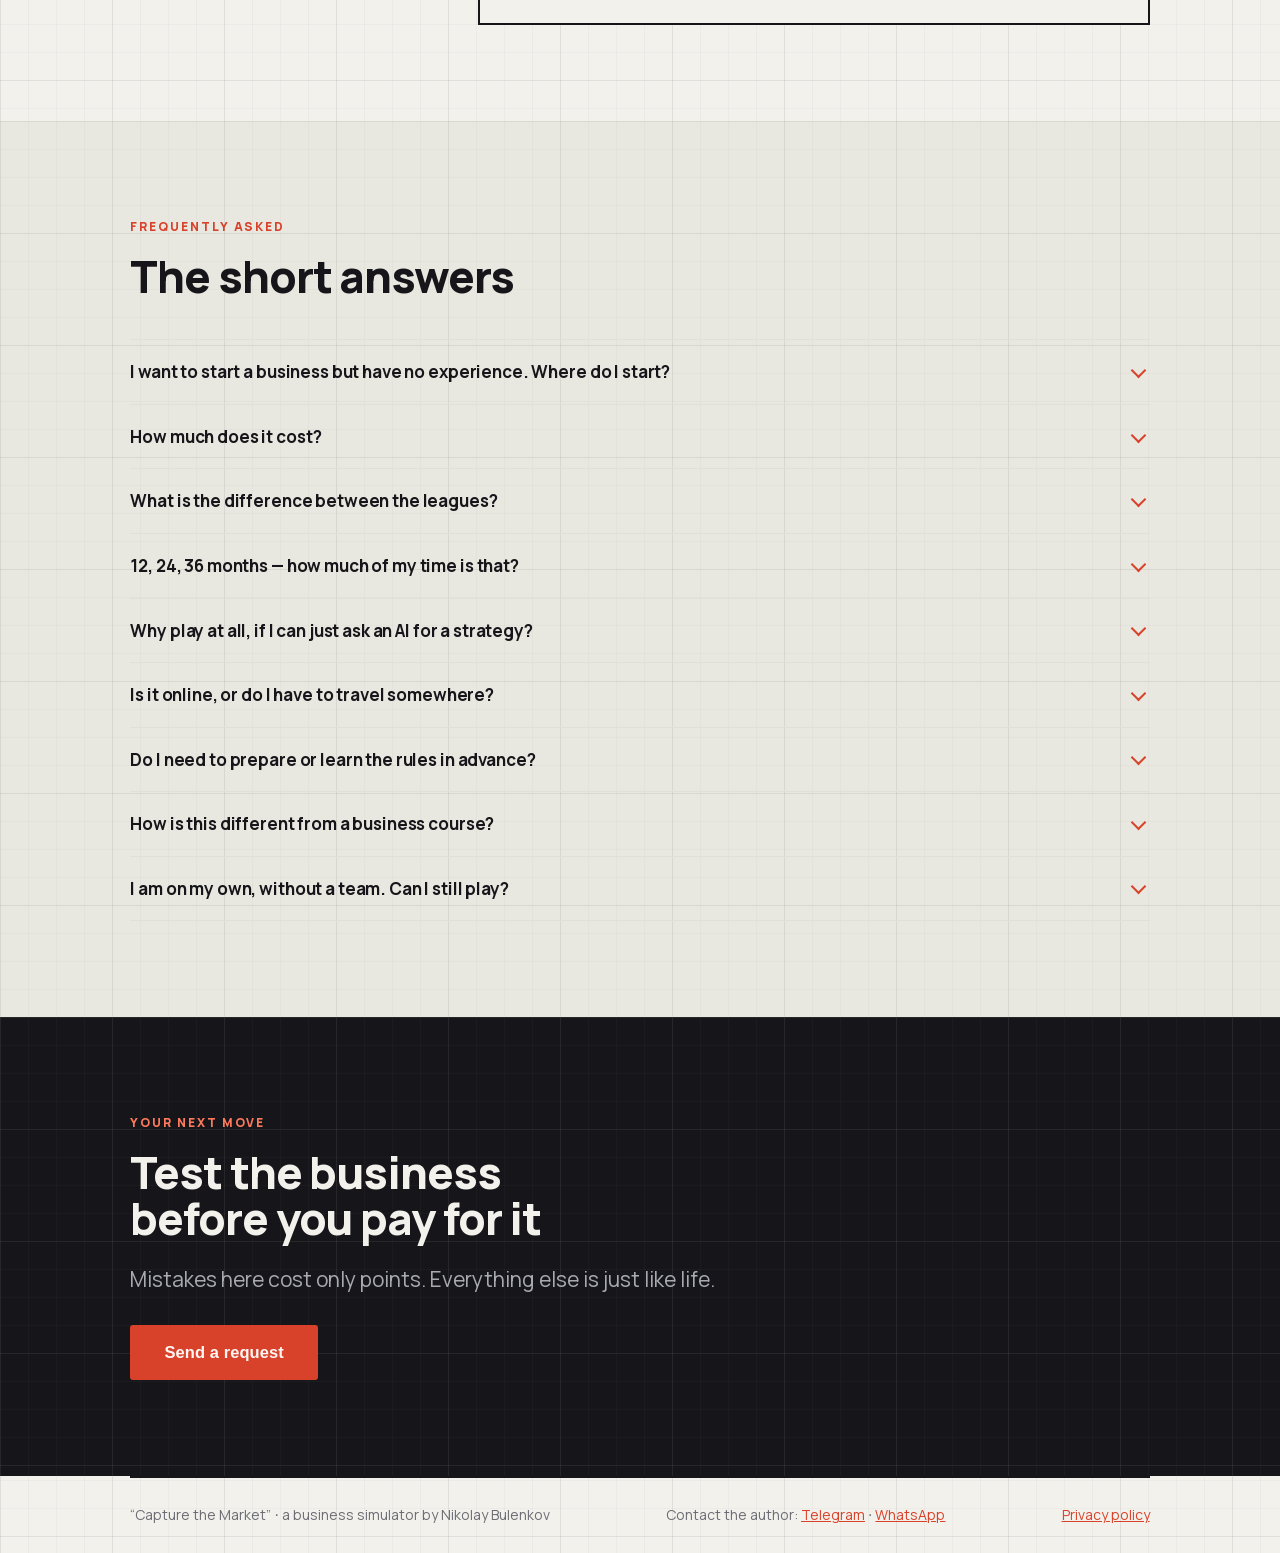
==== commit 0b08a34c: "Переименовать раздел про ход игры, убрав дублирование Надзаголовок «Как проходит игра» повторял заго" ====
--- a/en/index.html
+++ b/en/index.html
@@ -276,7 +276,7 @@
 <!-- HOW IT RUNS -->
 <section class="sect">
   <div class="wrap">
-    <span class="eyebrow">HOW THE GAME RUNS</span>
+    <span class="eyebrow">WHAT HAPPENS AT THE TABLE&nbsp;/&nbsp;ON SCREEN</span>
     <h2>You learn the rules as you go.<br>Exactly like real business.</h2>
     <figure class="figure" style="margin-bottom:clamp(30px,4.5vw,46px)"><img src="../format-en.jpg" width="1150" height="647" alt="Game format: 4 to 20 participants, a game year of twelve months, a turn of three to five minutes, online or offline" loading="lazy"></figure>
     <div class="steps">
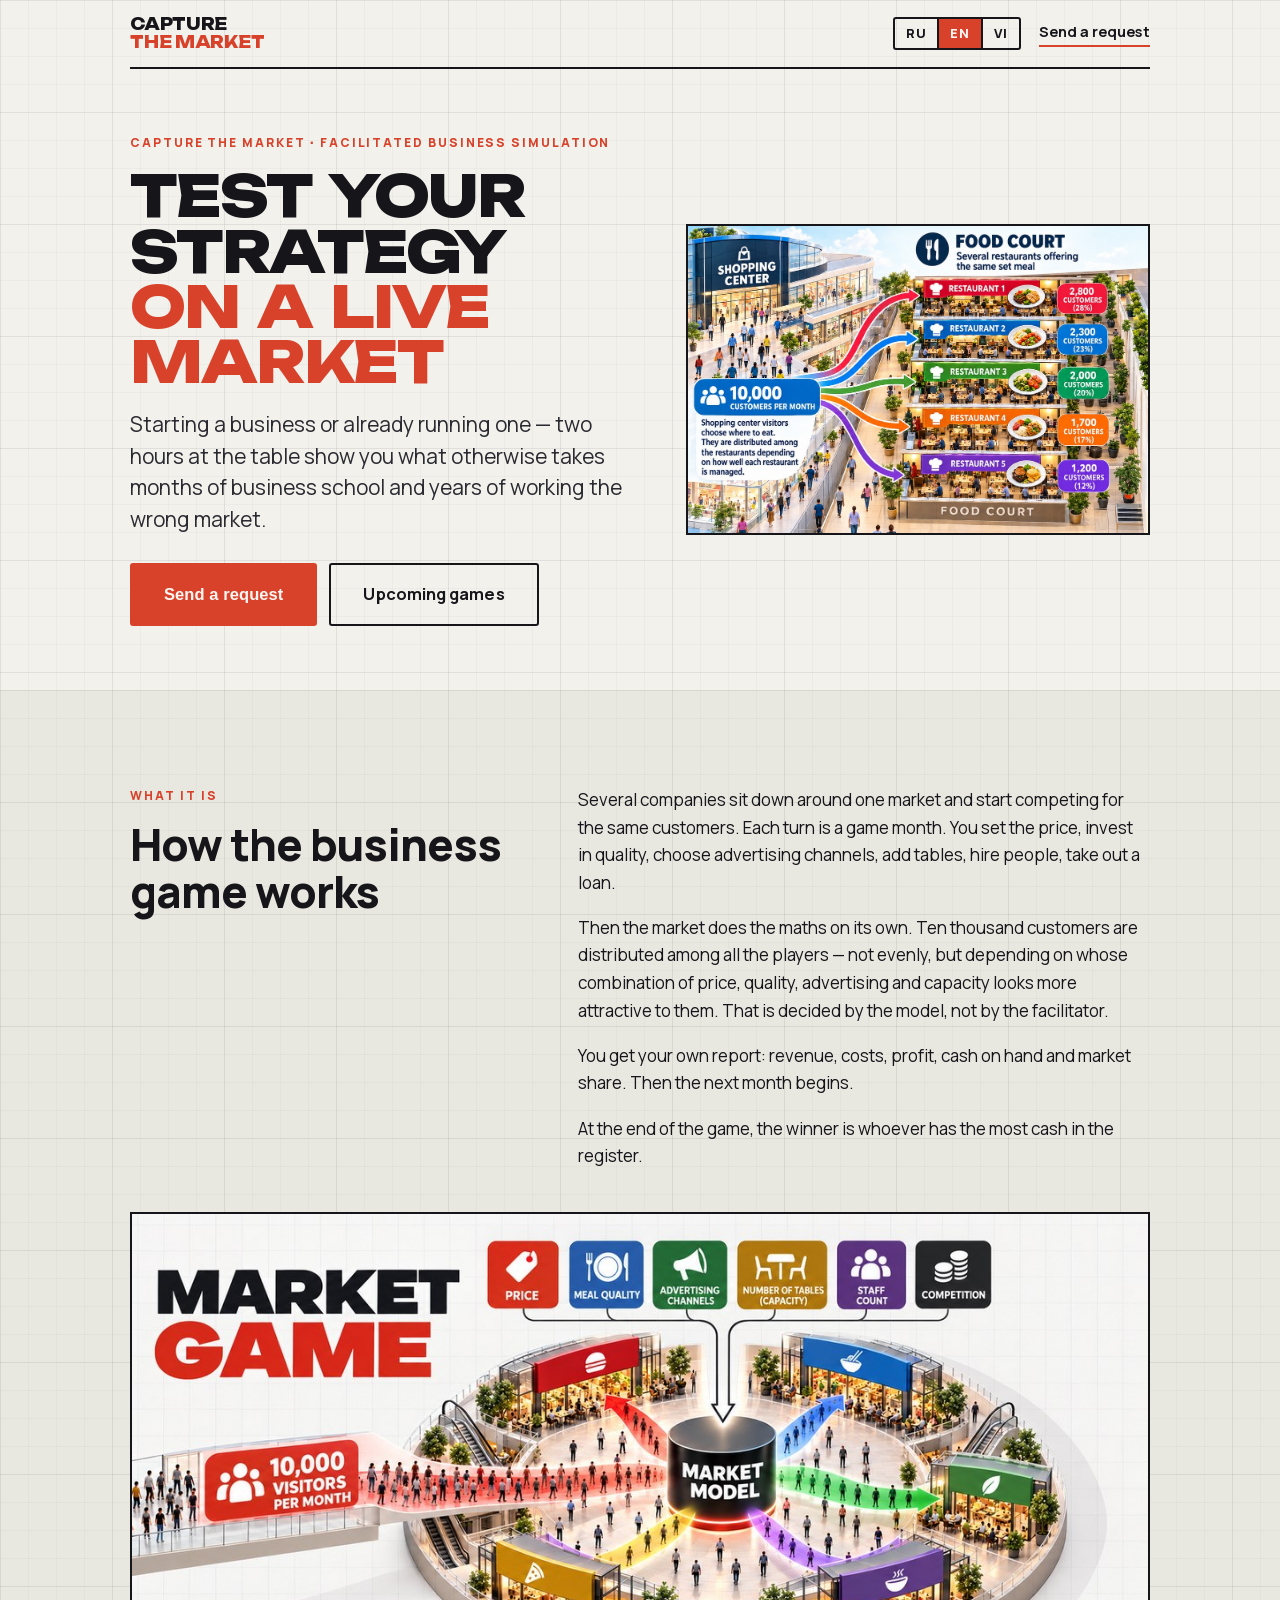
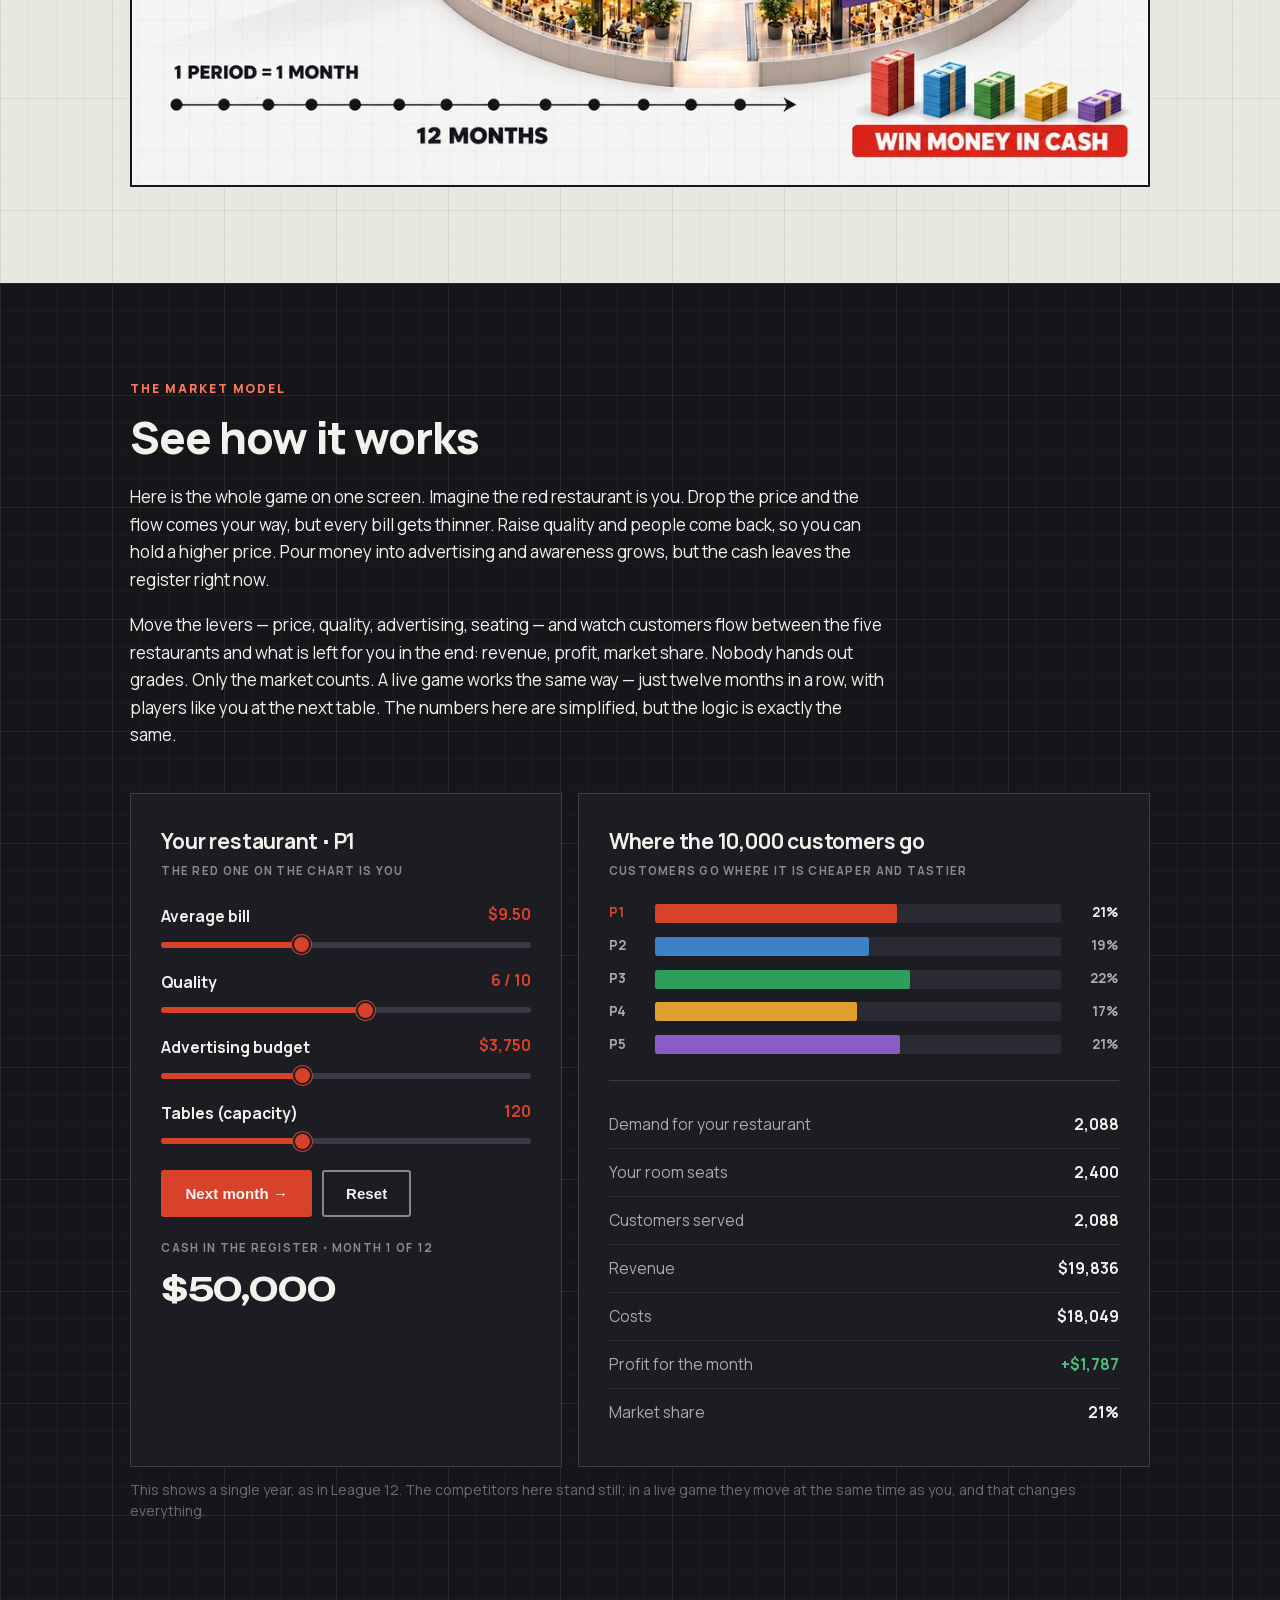
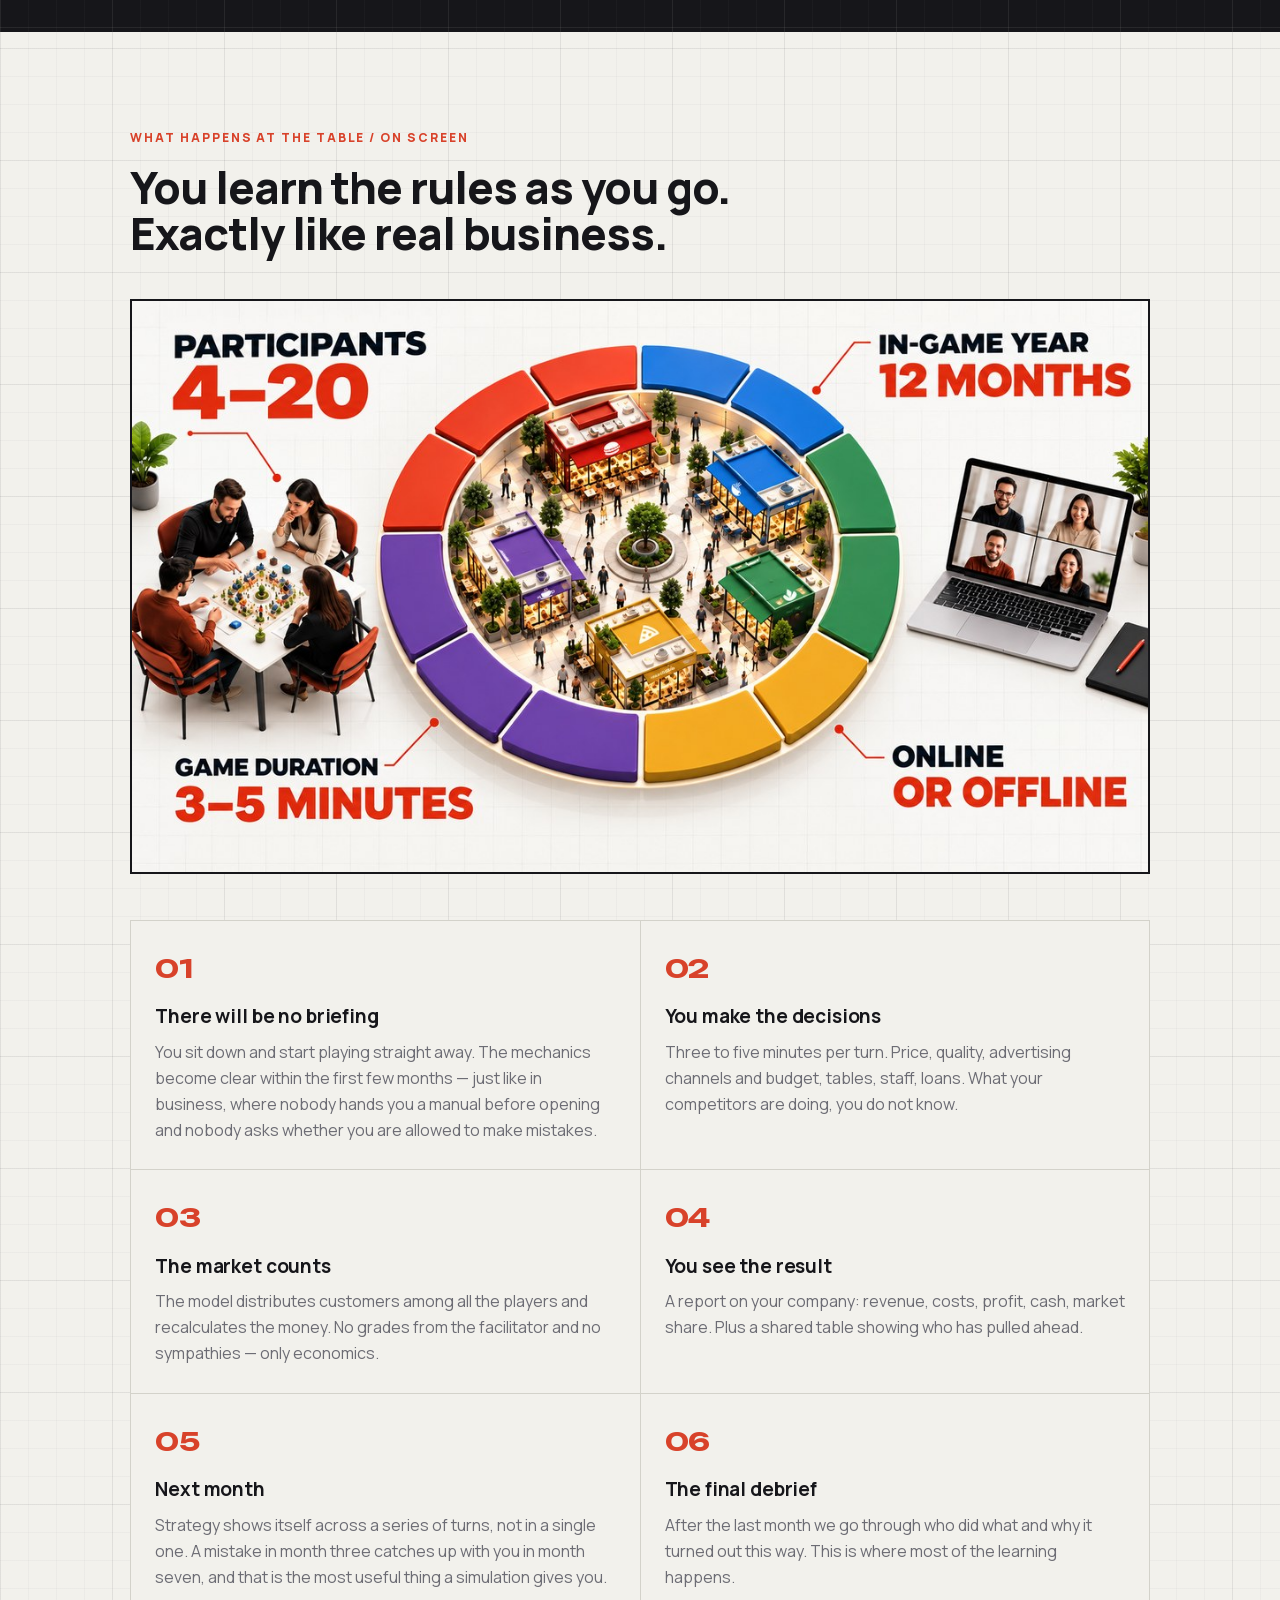
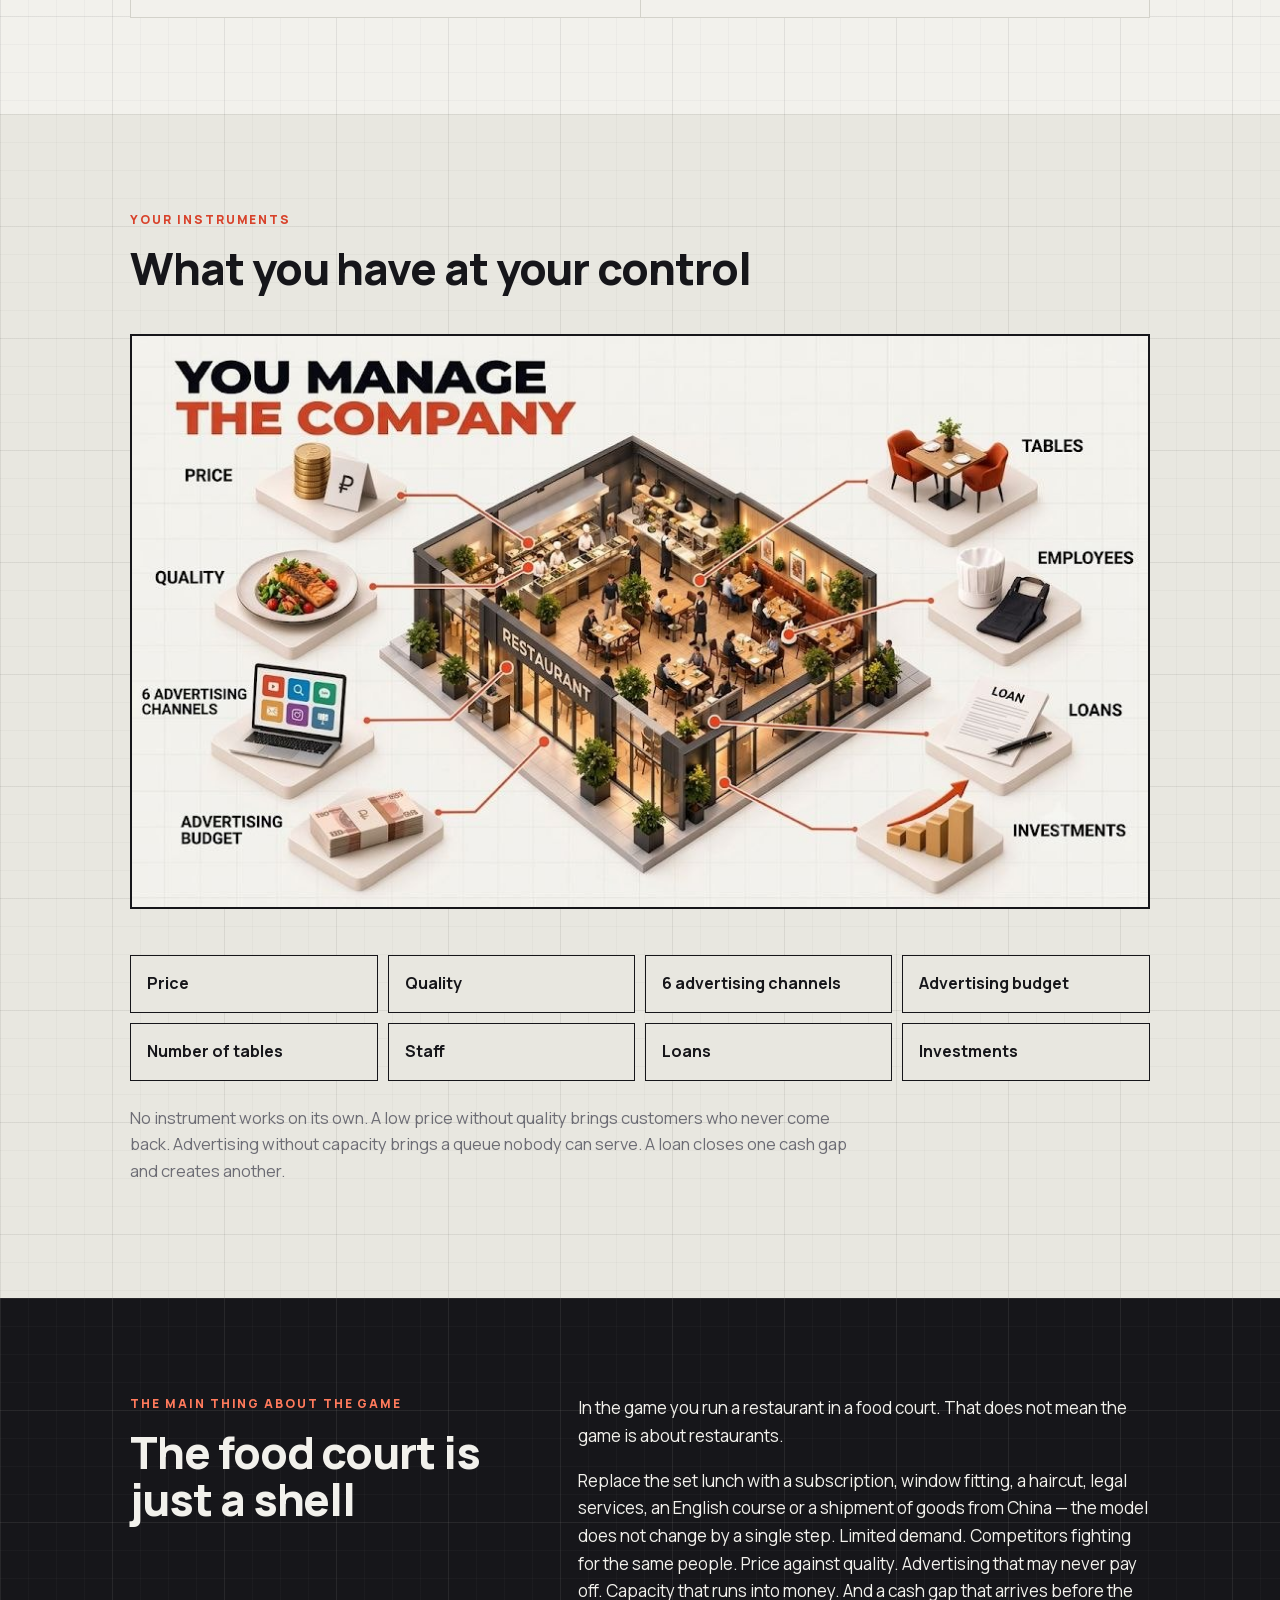
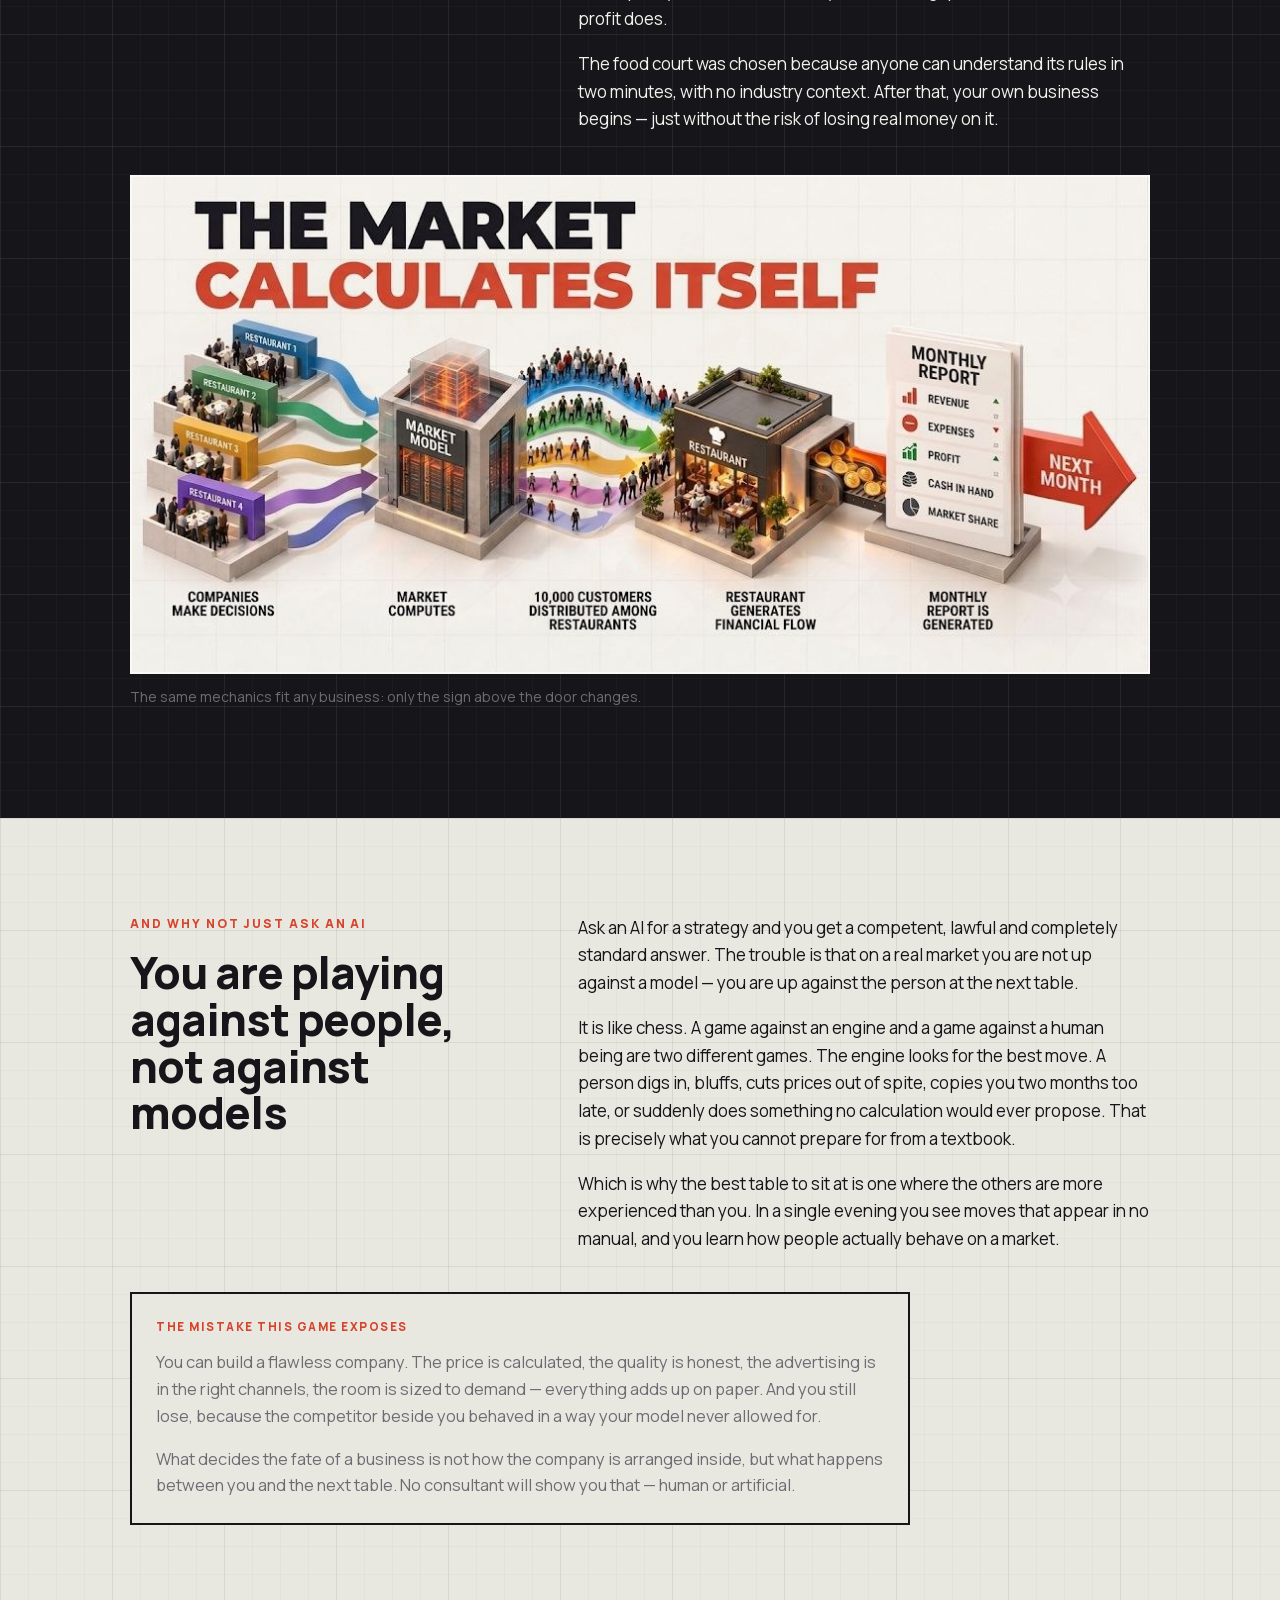
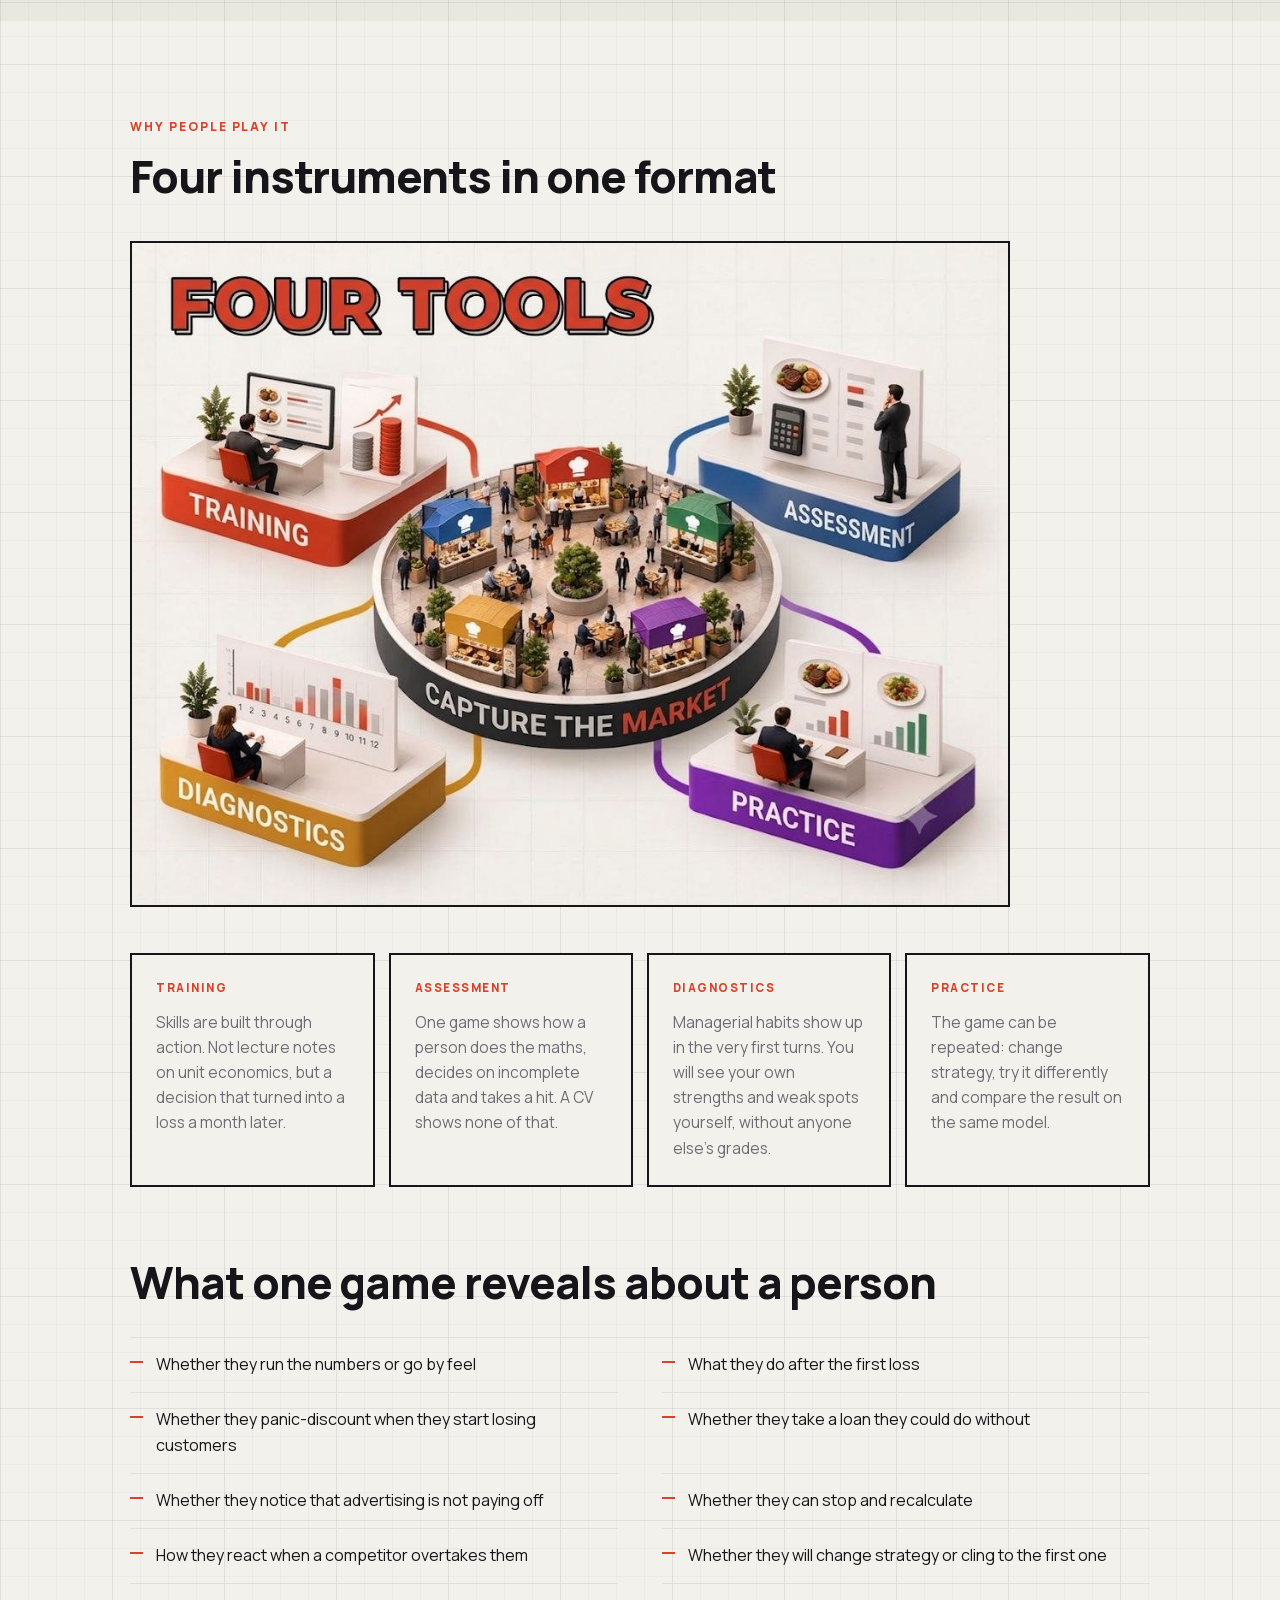
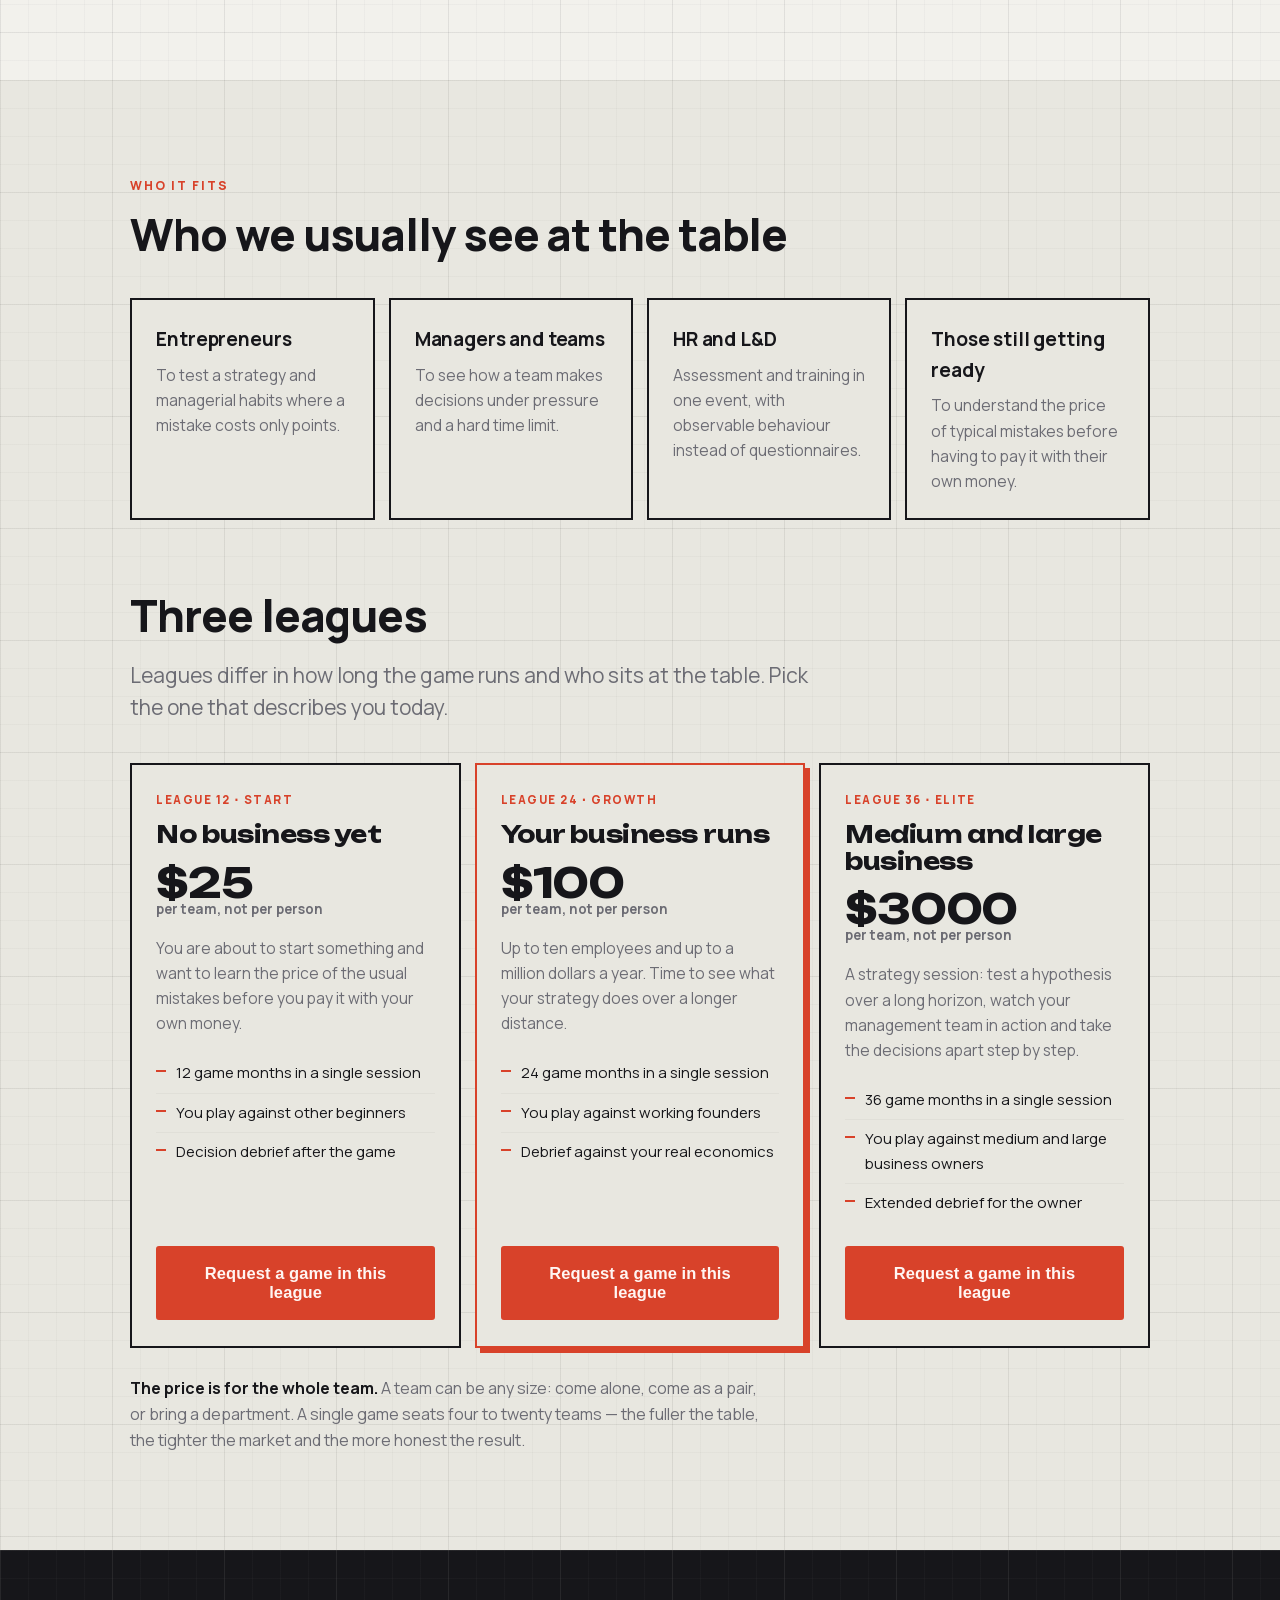
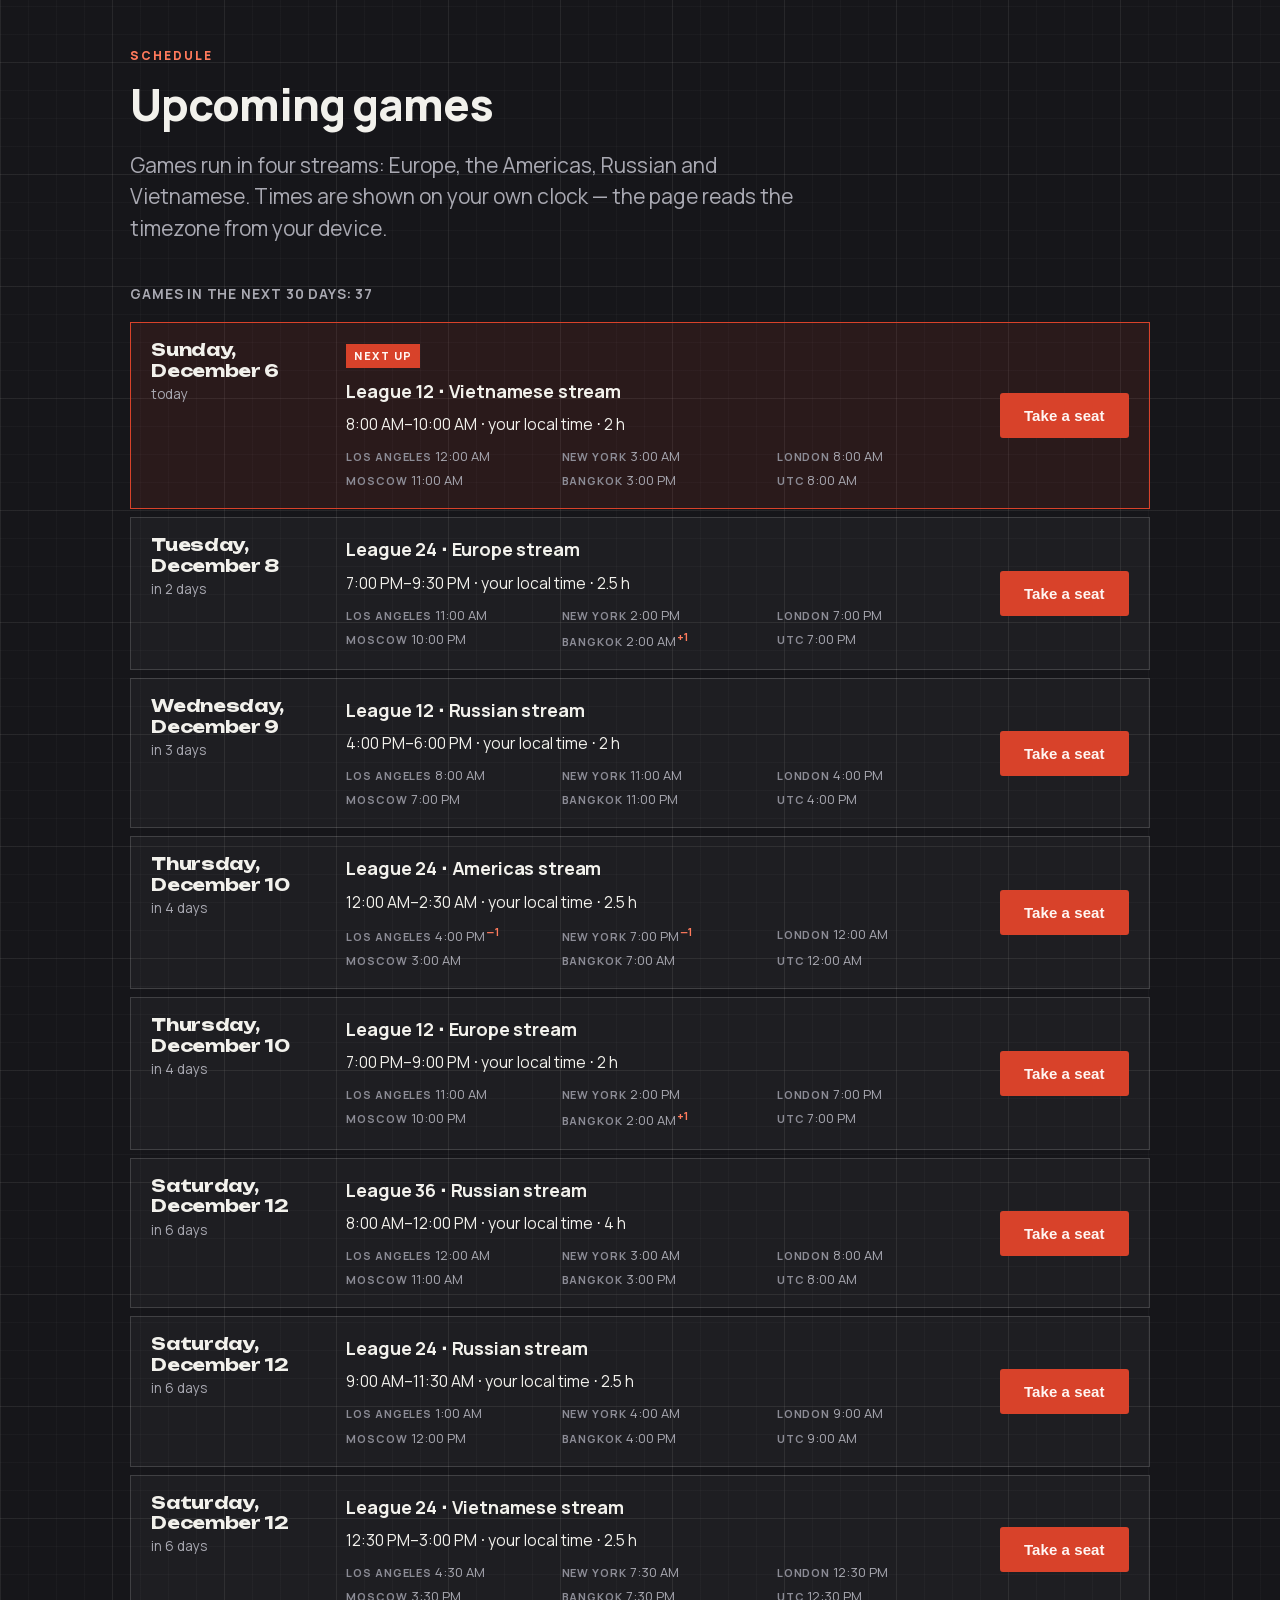
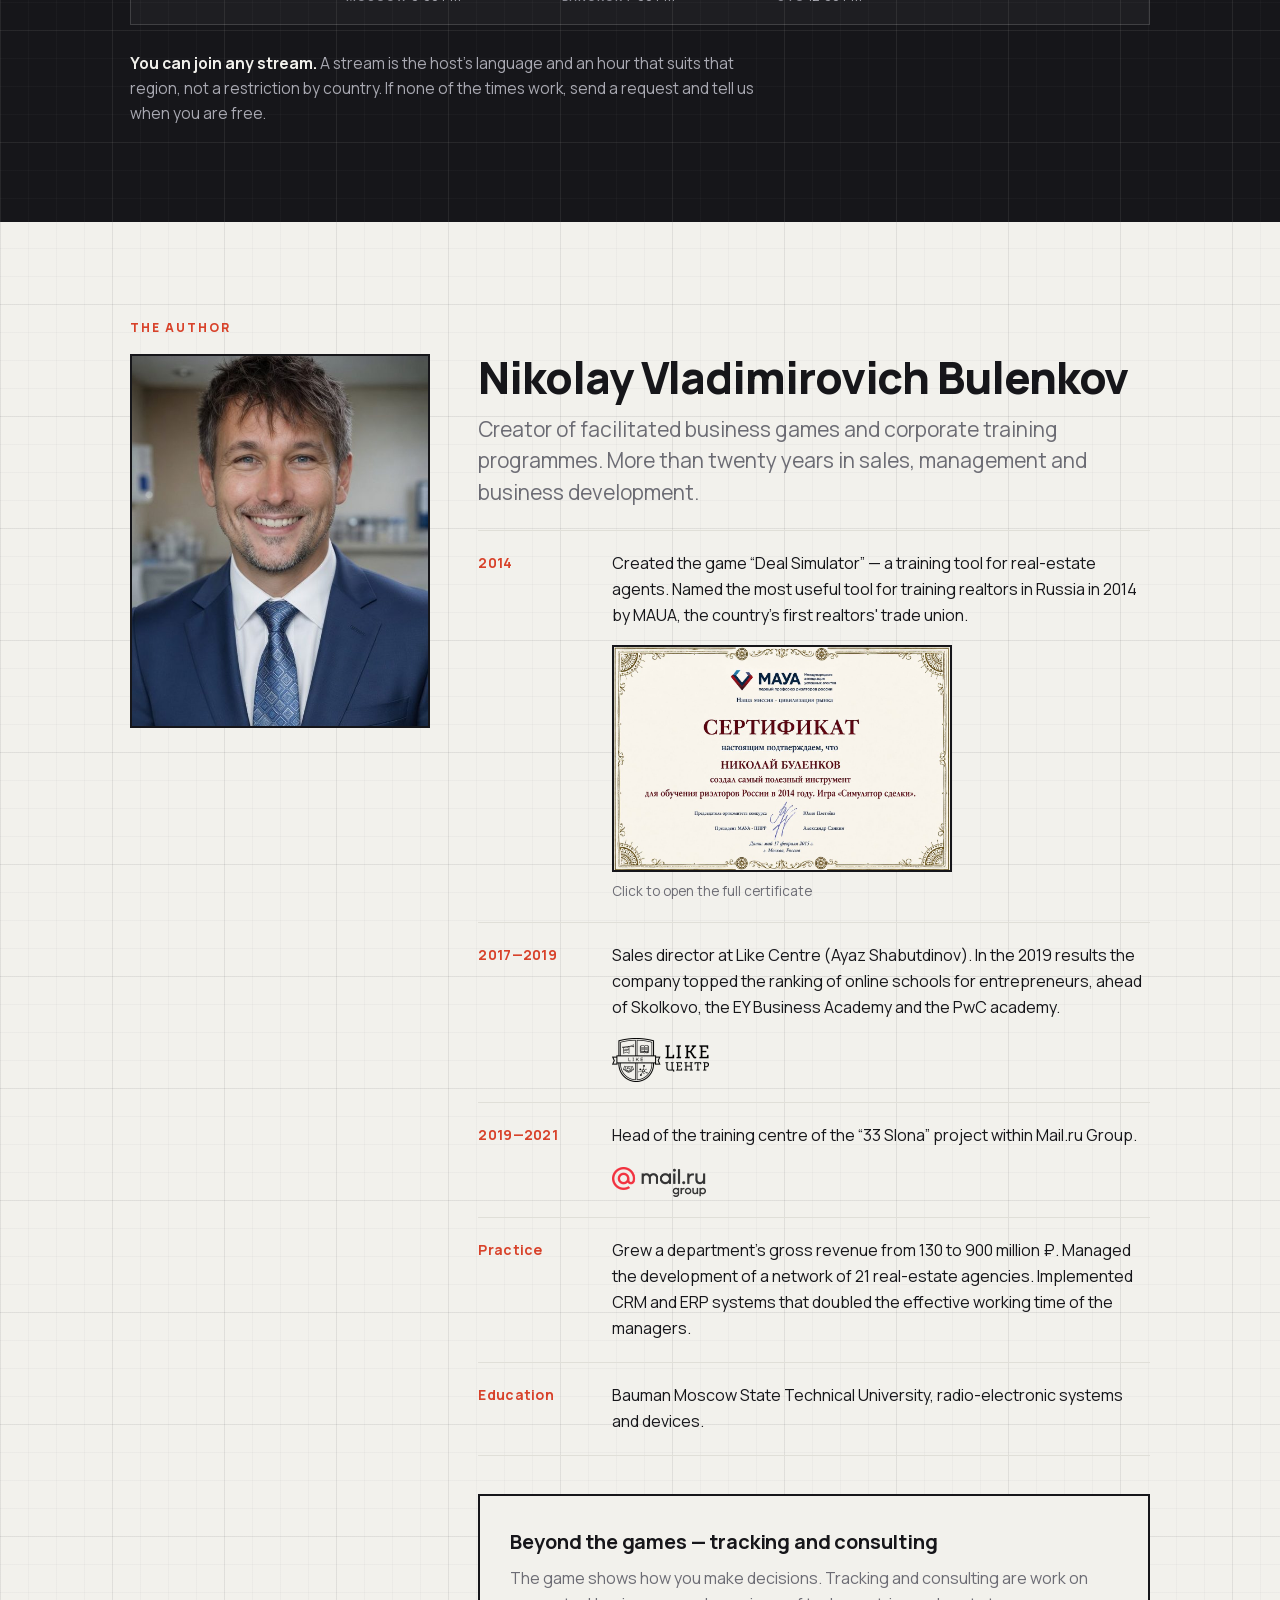
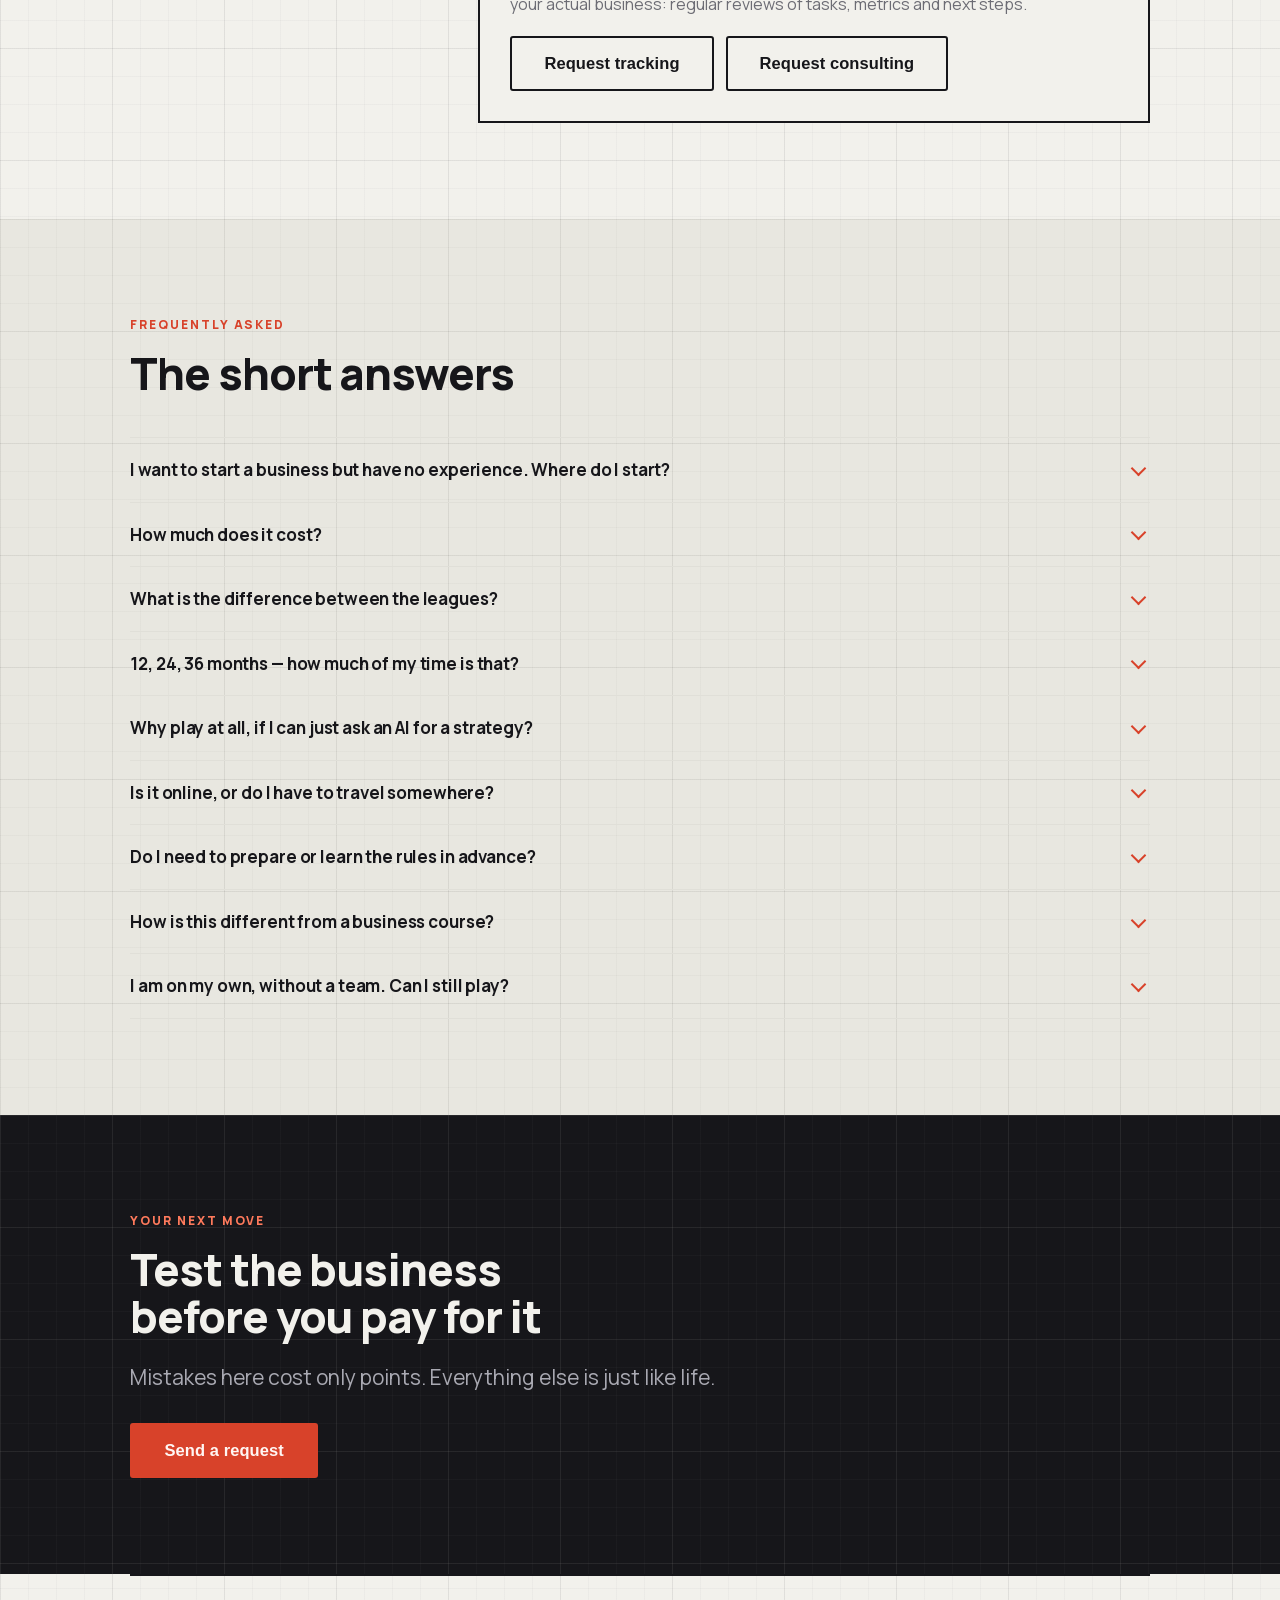
==== commit 20da1b7e: "Календарь игр: расписание, которое вычисляется само Сайту нужен был признак жизни — расписание ближа" ====
--- a/en/index.html
+++ b/en/index.html
@@ -190,6 +190,7 @@
       <p class="lede">Starting a business or already running one — two hours at the table show you what otherwise takes months of business school and years of working the wrong market.</p>
       <div class="btns">
         <button type="button" class="btn" data-lead="">Send a request</button>
+        <a class="btn btn--line" href="#calendar">Upcoming games</a>
       </div>
     </div>
     <div class="hero__pic">
@@ -432,6 +433,19 @@
 
     </div>
     <p class="leaguenote"><b>The price is for the whole team.</b> A team can be any size: come alone, come as a pair, or bring a department. A single game seats four to twenty teams — the fuller the table, the tighter the market and the more honest the result.</p>
+  </div>
+</section>
+
+<!-- SCHEDULE -->
+<section class="sect sect--dark" id="calendar">
+  <div class="wrap">
+    <span class="eyebrow">SCHEDULE</span>
+    <h2>Upcoming games</h2>
+    <p class="lede">Games run in four streams: Europe, the Americas, Russian and Vietnamese. Times are shown on your own clock — the page reads the timezone from your device.</p>
+    <div class="schedule" id="schedule">
+      <p class="mute">Turn on JavaScript to see the schedule — or just send a request and a manager will name the nearest dates.</p>
+    </div>
+    <p class="schedule__note"><b>You can join any stream.</b> A stream is the host's language and an hour that suits that region, not a restriction by country. If none of the times work, send a request and tell us when you are free.</p>
   </div>
 </section>
 
@@ -630,5 +644,41 @@
 };
 </script>
 <script src="../form.js"></script>
+<script>
+window.SCHEDULE_CONFIG = {
+  locale: 'en-US',
+  hour12: true,
+  limit: 8,
+  // Cancelled games. "2026-01-03" drops the whole day,
+  // "2026-01-03 l12 ru" drops a single game. Past dates can stay in the list.
+  exceptions: [],
+  clocks: [
+    { label: 'Los Angeles', tz: 'America/Los_Angeles' },
+    { label: 'New York',    tz: 'America/New_York' },
+    { label: 'London',      tz: 'Europe/London' },
+    { label: 'Moscow',      tz: 'Europe/Moscow' },
+    { label: 'Bangkok',     tz: 'Asia/Bangkok' },
+    { label: 'UTC',         tz: 'UTC' }
+  ],
+  leagues: { l12: 'League 12', l24: 'League 24', l36: 'League 36' },
+  streams: {
+    ru: 'Russian stream',
+    eu: 'Europe stream',
+    us: 'Americas stream',
+    vi: 'Vietnamese stream'
+  },
+  text: {
+    duration:   '{h} h',
+    yourTime:   'your local time',
+    soonest:    'next up',
+    cta:        'Take a seat',
+    empty:      'The schedule is being updated. Send a request and a manager will name the nearest dates.',
+    monthCount: 'Games in the next 30 days: {n}',
+    decimal:    '.',
+    otherDay:   'a different calendar day in this city'
+  }
+};
+</script>
+<script src="../schedule.js"></script>
 </body>
 </html>
--- a/styles.css
+++ b/styles.css
@@ -49,11 +49,13 @@
 .sect--dark .eyebrow{color:#FF7A5C}
 
 h1,h2{margin:0;line-height:1.06;letter-spacing:-.025em;font-weight:800}
-/* Заголовок набирается прописными в display-шрифте, поэтому переносить слова
-   нельзя — перенос рубит слово посередине. Вместо этого держим в H1 короткие
-   слова (самое длинное — «ОТКРОЙТЕ», 8 знаков) и такую нижнюю границу кегля,
-   при которой это слово помещается в колонку на экране 360px. */
-h1{font-family:var(--disp);font-weight:800;font-size:clamp(34px,7.4vw,84px);letter-spacing:-.035em;line-height:.96;text-transform:uppercase}
+/* Заголовок набирается прописными в display-шрифте, переносить слова нельзя —
+   перенос рубит слово посередине. Поэтому кегль привязан не к ширине окна,
+   а к ширине собственной колонки (cqw): длина заголовка сильно зависит от
+   языка, и по vw русский вариант вылезал из колонки на картинку. */
+/* word-spacing компенсирует отрицательный letter-spacing: тот сжимает и пробел
+   тоже, и в жирном прописном начертании слова начинают сливаться */
+h1{font-family:var(--disp);font-weight:800;font-size:clamp(30px,11.4cqw,84px);letter-spacing:-.035em;word-spacing:.14em;line-height:.96;text-transform:uppercase}
 h2{font-size:clamp(26px,3.9vw,44px);margin-bottom:.5em}
 h3{margin:0 0 8px;font-size:19px;font-weight:700;letter-spacing:-.008em}
 p{margin:0 0 1.05em}
@@ -93,6 +95,8 @@
 .hero{padding-top:clamp(36px,5vw,64px);padding-bottom:clamp(40px,5vw,64px)}
 .hero__in{display:grid;gap:clamp(28px,4vw,52px);align-items:center}
 .hero__in>*{min-width:0}
+/* точка отсчёта для cqw в заголовке — ширина текстовой колонки */
+.hero__in>div:first-child{container-type:inline-size}
 @media(min-width:900px){.hero__in{grid-template-columns:minmax(0,1fr) minmax(0,.92fr)}}
 .hero h1{margin-bottom:20px}
 .hero h1 span{display:block;color:var(--red)}
@@ -233,6 +237,42 @@
 .league .btn{margin-top:auto;text-align:center}
 .leaguenote{margin:clamp(20px,3vw,28px) 0 0;font-size:16px;color:var(--mute);max-width:70ch}
 .leaguenote b{color:var(--ink);font-weight:700}
+
+/* --- календарь игр ---
+   Список собирается скриптом, поэтому разметка описана в schedule.js,
+   а здесь — только оформление. Блок тёмный: он единственный на странице
+   меняется сам по себе, и его стоит отделить от остального. */
+.schedule{margin-top:clamp(26px,4vw,40px)}
+.schedule__count{font-size:13.5px;font-weight:700;letter-spacing:.06em;text-transform:uppercase;color:#A9A9B2;margin:0 0 16px}
+.games{display:grid;gap:8px}
+.game{display:grid;gap:6px 20px;align-items:start;padding:17px 20px;border:1px solid rgba(242,241,236,.16);background:rgba(242,241,236,.035)}
+.game--next{border-color:var(--red);background:rgba(216,66,42,.1)}
+.game h3{margin:0 0 6px;font-size:18px;color:var(--paper)}
+.game__date{display:block;font-family:var(--disp);font-weight:700;font-size:17px;letter-spacing:-.02em;line-height:1.2;color:var(--paper)}
+/* Intl отдаёт день недели со строчной («суббота, 19 сентября»). capitalize
+   поднял бы и «Сентября» тоже, поэтому трогаем только первую букву. */
+.game__date::first-letter{text-transform:uppercase}
+.game__rel{display:block;font-size:13.5px;color:#A9A9B2;margin-top:3px}
+.game__flag{display:inline-block;font-size:11px;font-weight:800;letter-spacing:.13em;text-transform:uppercase;color:#FFF6F3;background:var(--red);padding:3px 8px;margin-bottom:9px}
+.game__time{margin:0;font-size:15.5px;color:var(--paper)}
+/* Шесть городов ровной сеткой: в строку они не помещаются, а перенос
+   «пять и один» смотрится обрывом. */
+.game__clocks{display:grid;grid-template-columns:repeat(2,minmax(0,1fr));gap:3px 12px;margin:9px 0 0;font-size:13px;color:#A9A9B2}
+.game__clocks b{font-weight:700;color:#8C8C96;font-size:11px;letter-spacing:.08em;text-transform:uppercase}
+/* ±1 — в этом городе уже другие сутки */
+.game__clocks i{font-style:normal;color:#FF7A5C;font-size:10.5px;font-weight:700;vertical-align:super;margin-left:1px;letter-spacing:0}
+.game__go .btn{padding:12px 22px;font-size:15px;white-space:nowrap}
+/* на узком экране кнопка занимает всю ширину, иначе она болтается в пустоте */
+.game__go{margin-top:6px}
+.game__go .btn{width:100%;text-align:center}
+@media(min-width:820px){
+  .game{grid-template-columns:175px minmax(0,1fr) auto;gap:20px}
+  .game__clocks{grid-template-columns:repeat(3,minmax(0,1fr))}
+  .game__go{margin-top:0;align-self:center}
+  .game__go .btn{width:auto}
+}
+.schedule__note{margin:clamp(18px,2.6vw,26px) 0 0;font-size:15.5px;color:#A9A9B2;max-width:70ch}
+.schedule__note b{color:var(--paper);font-weight:700}
 .sect--dark .leaguenote b{color:var(--paper)}
 
 /* --- FAQ --- */
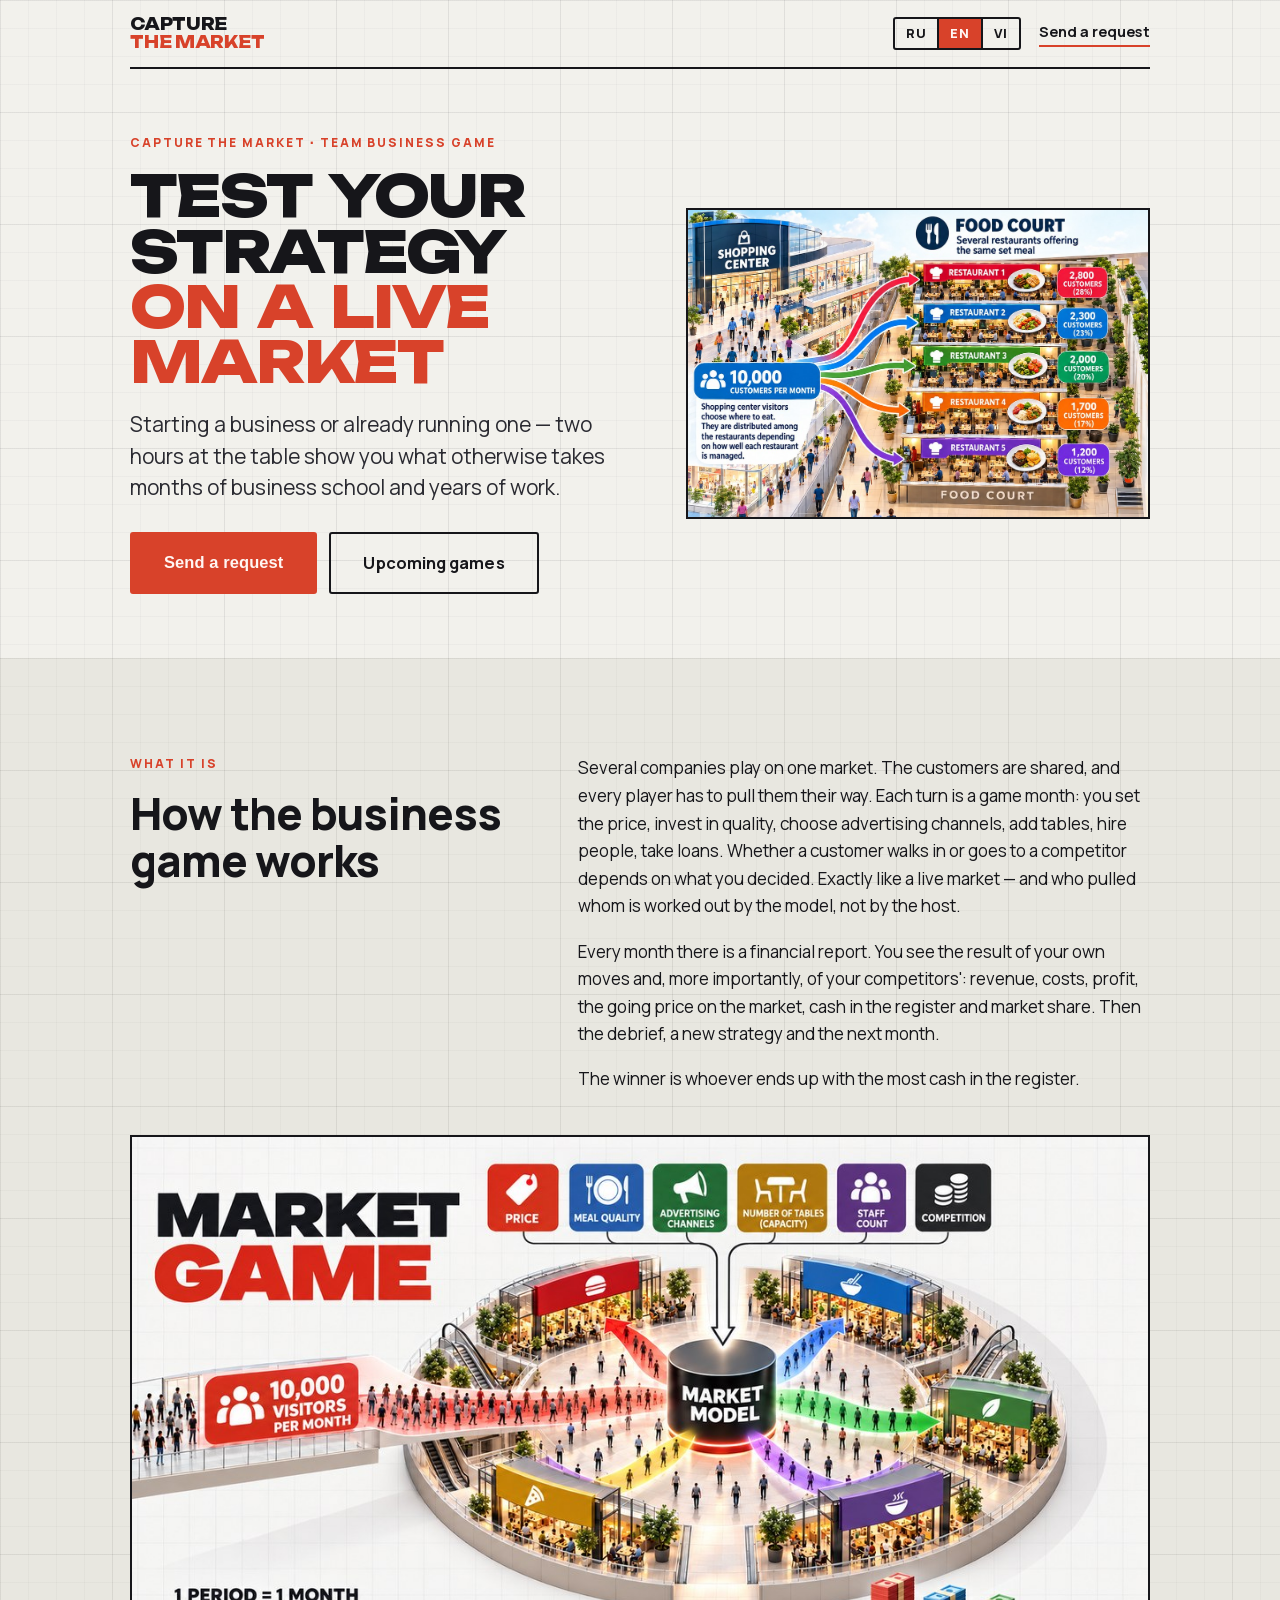
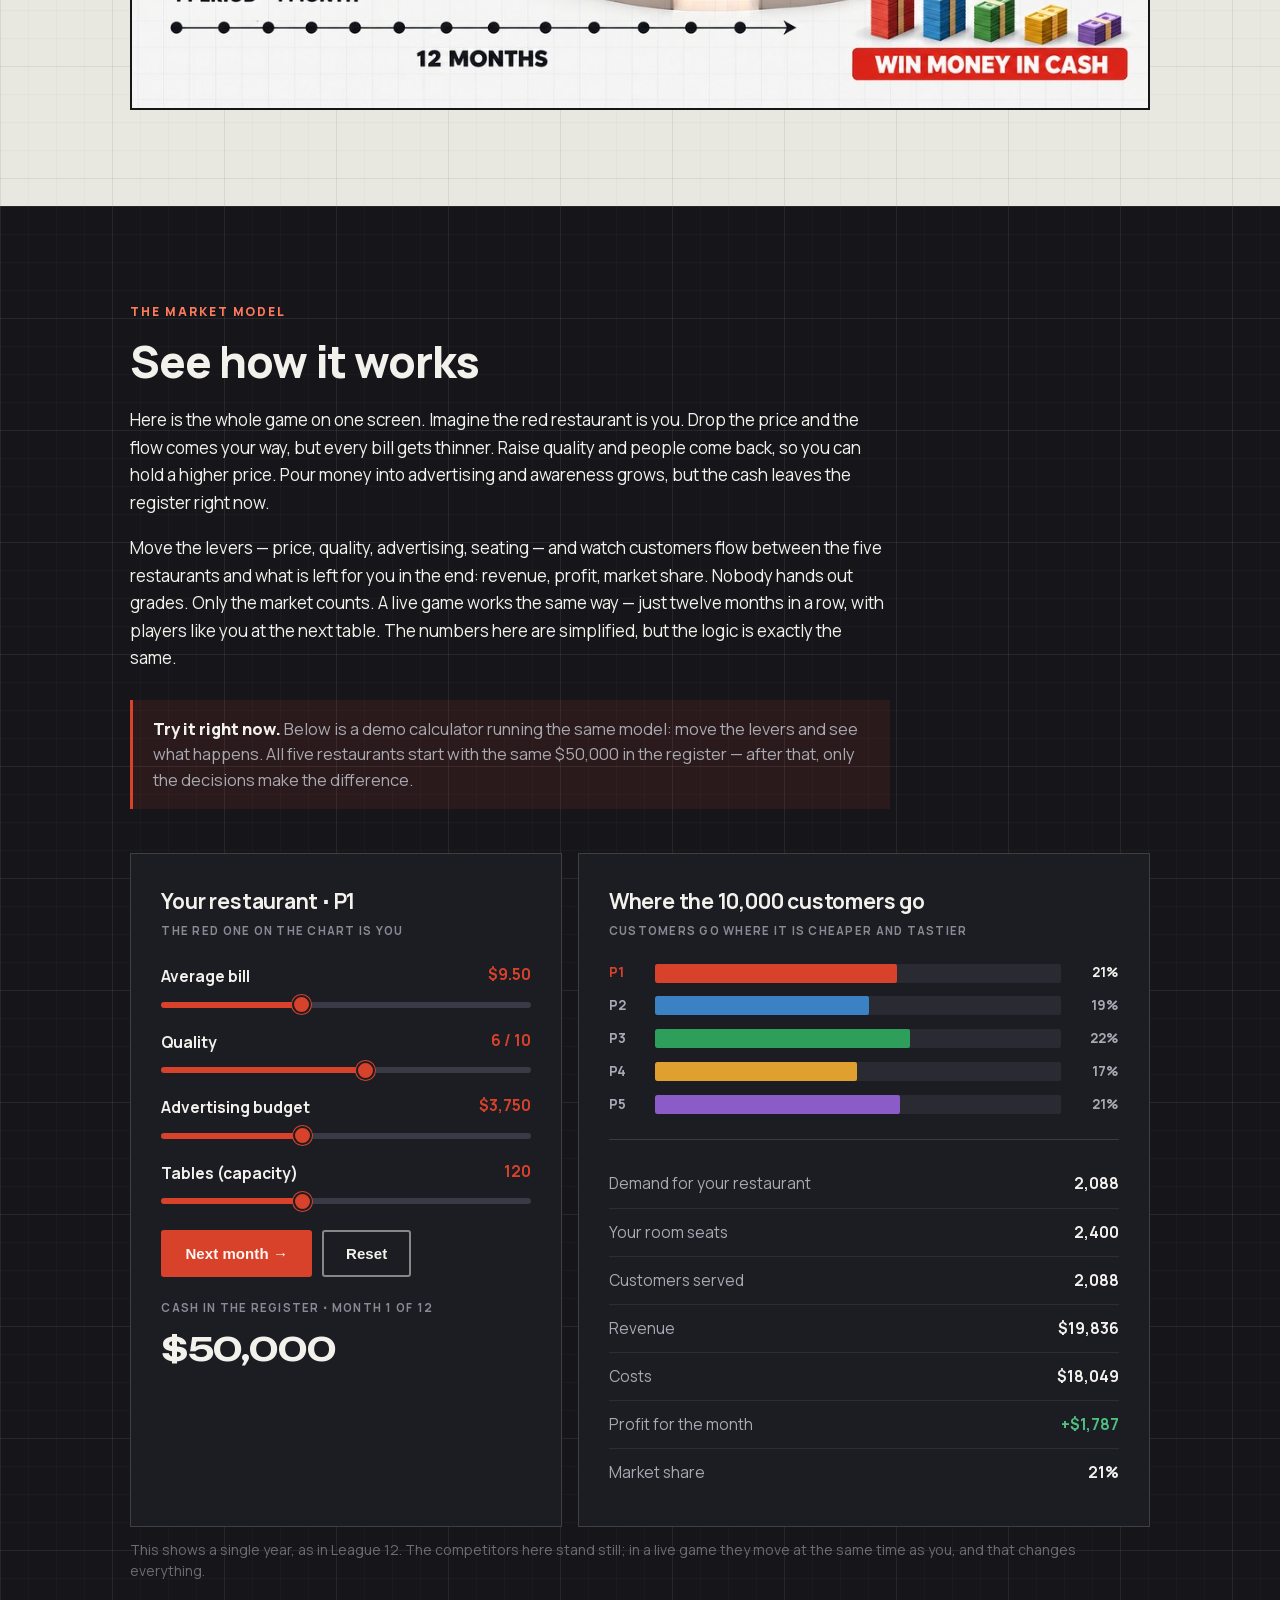
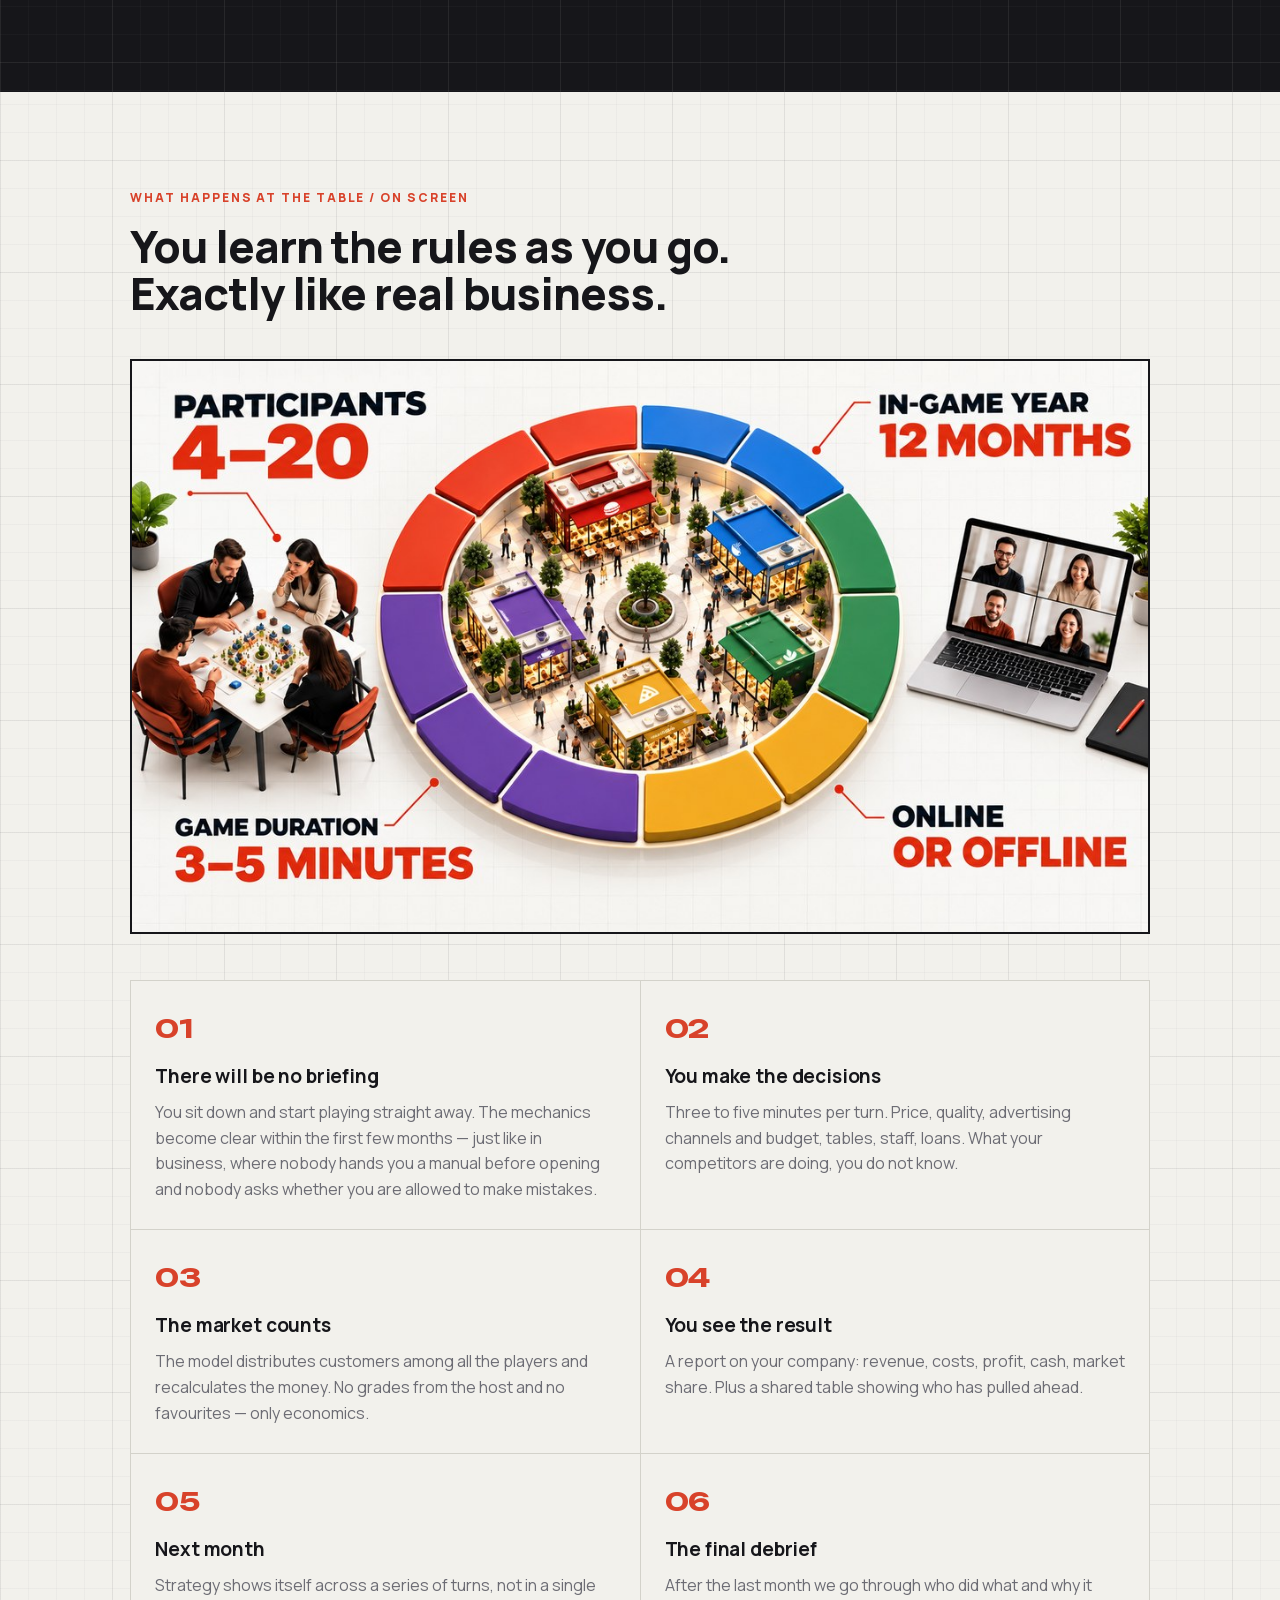
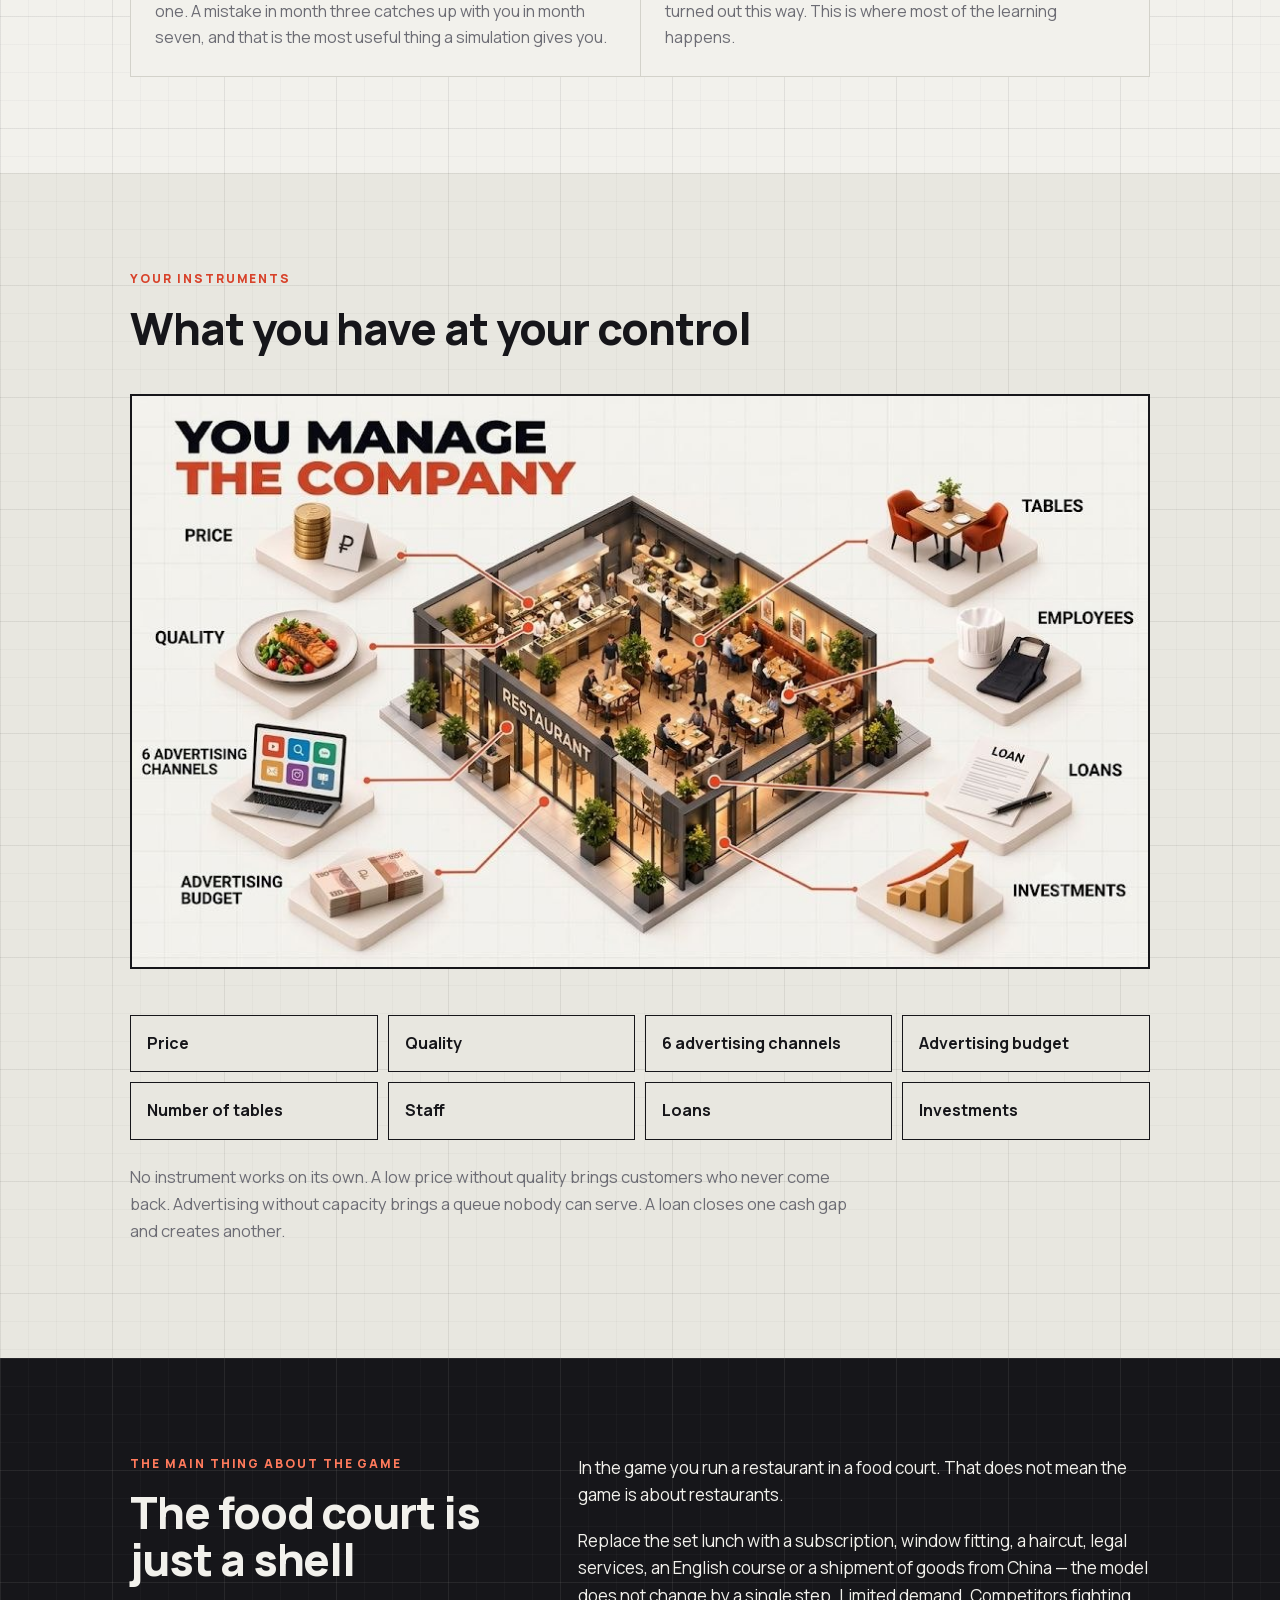
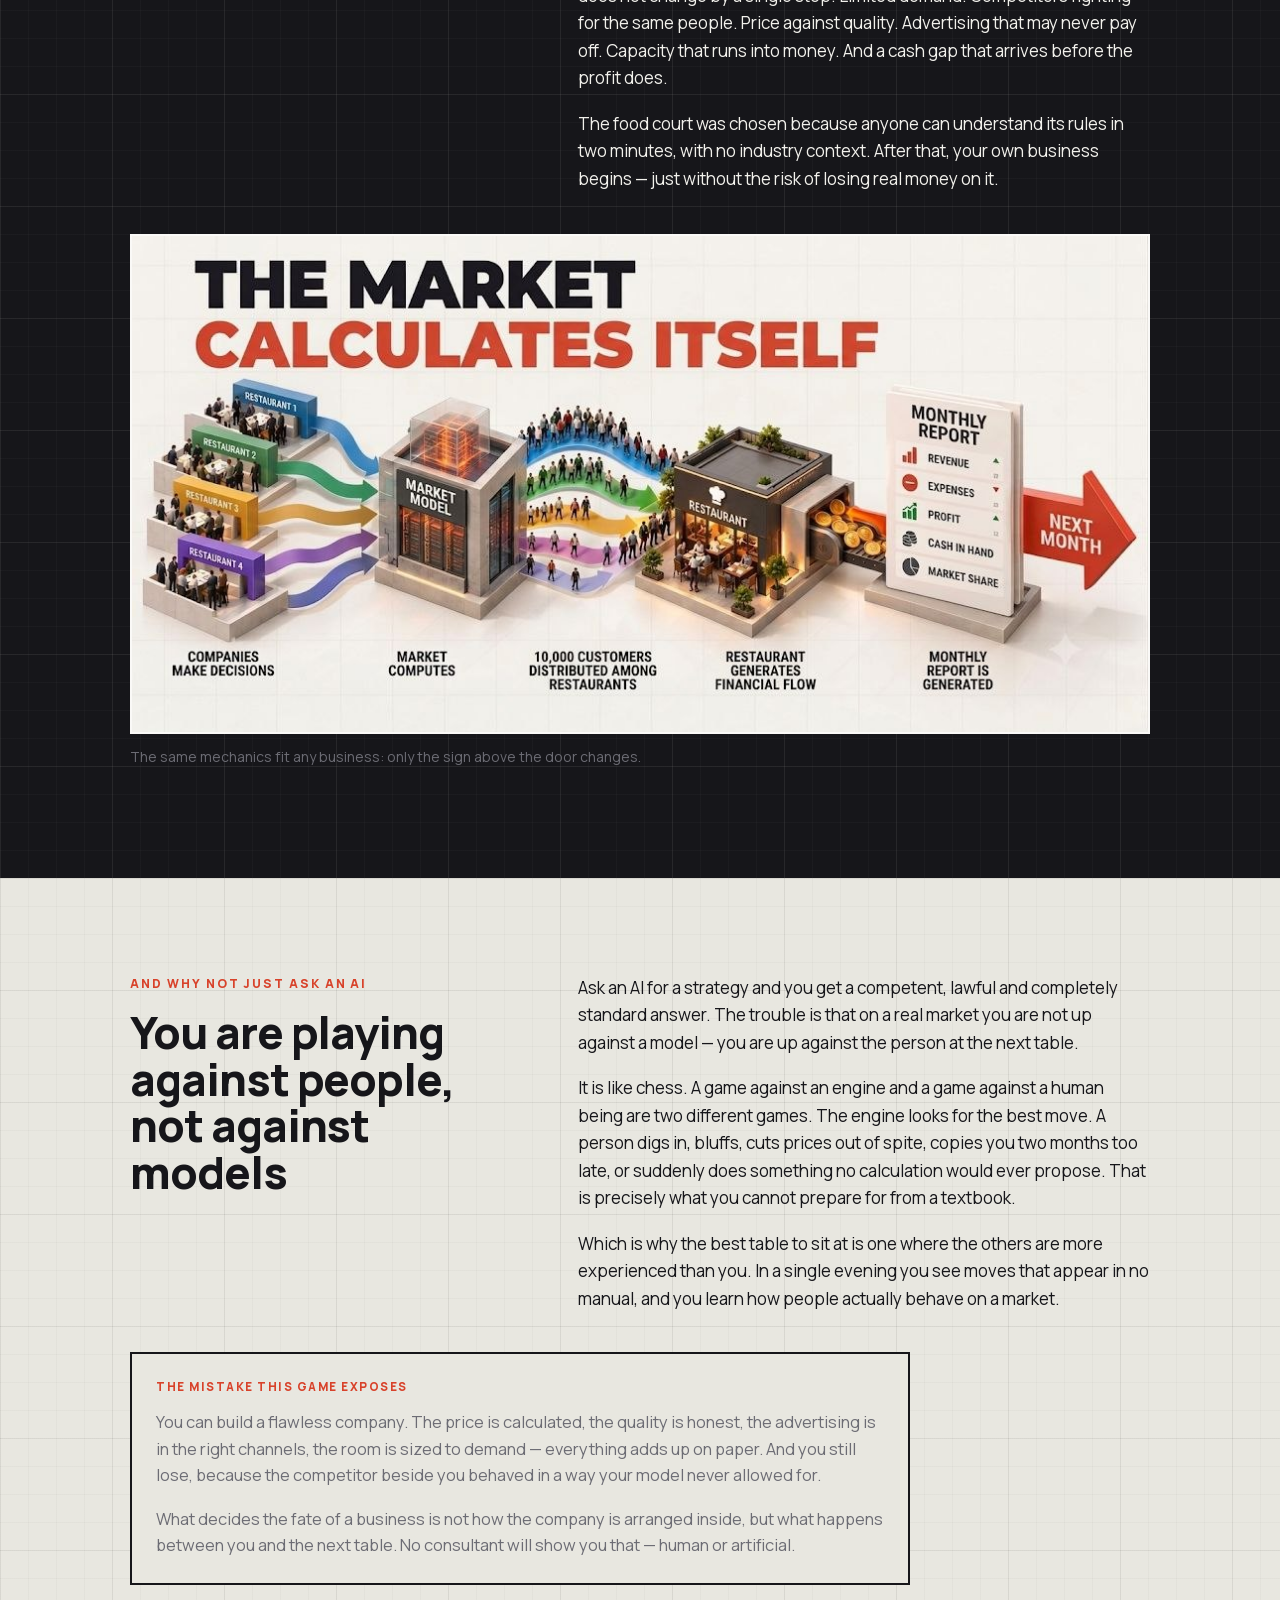
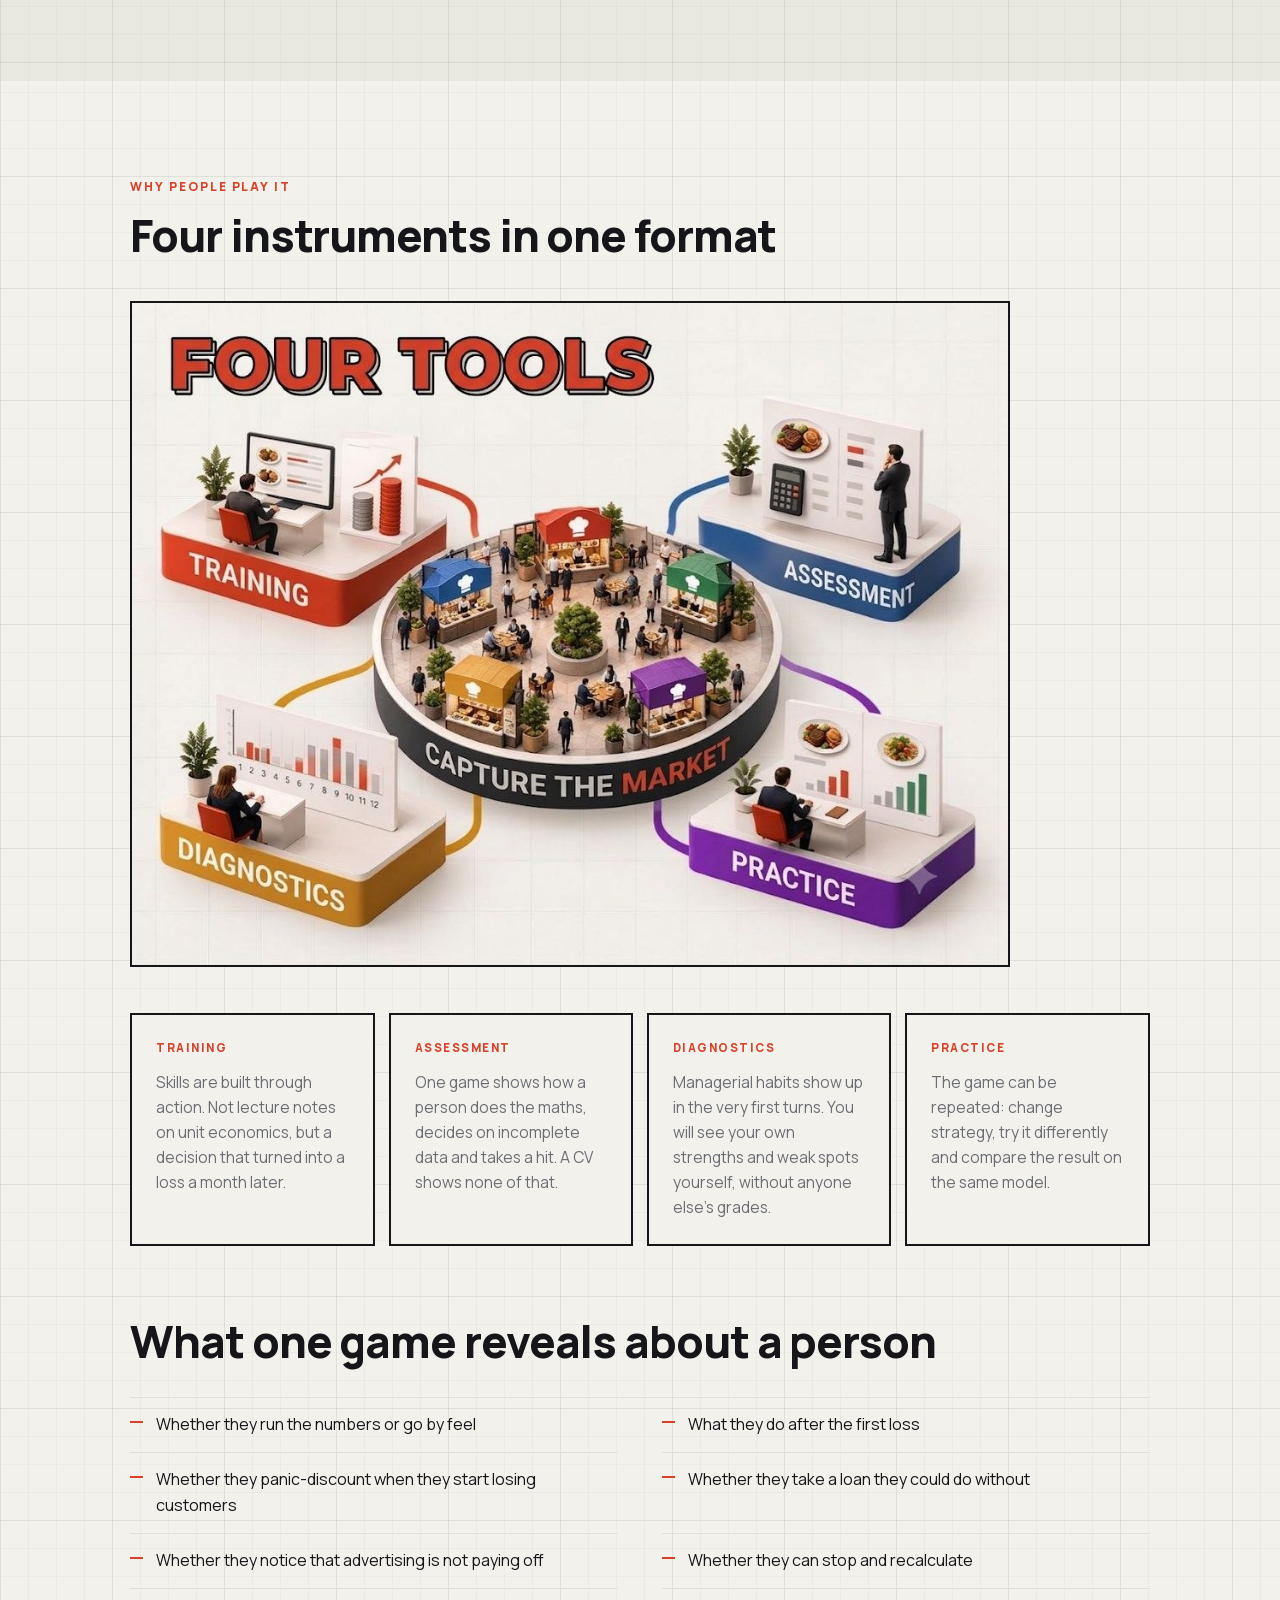
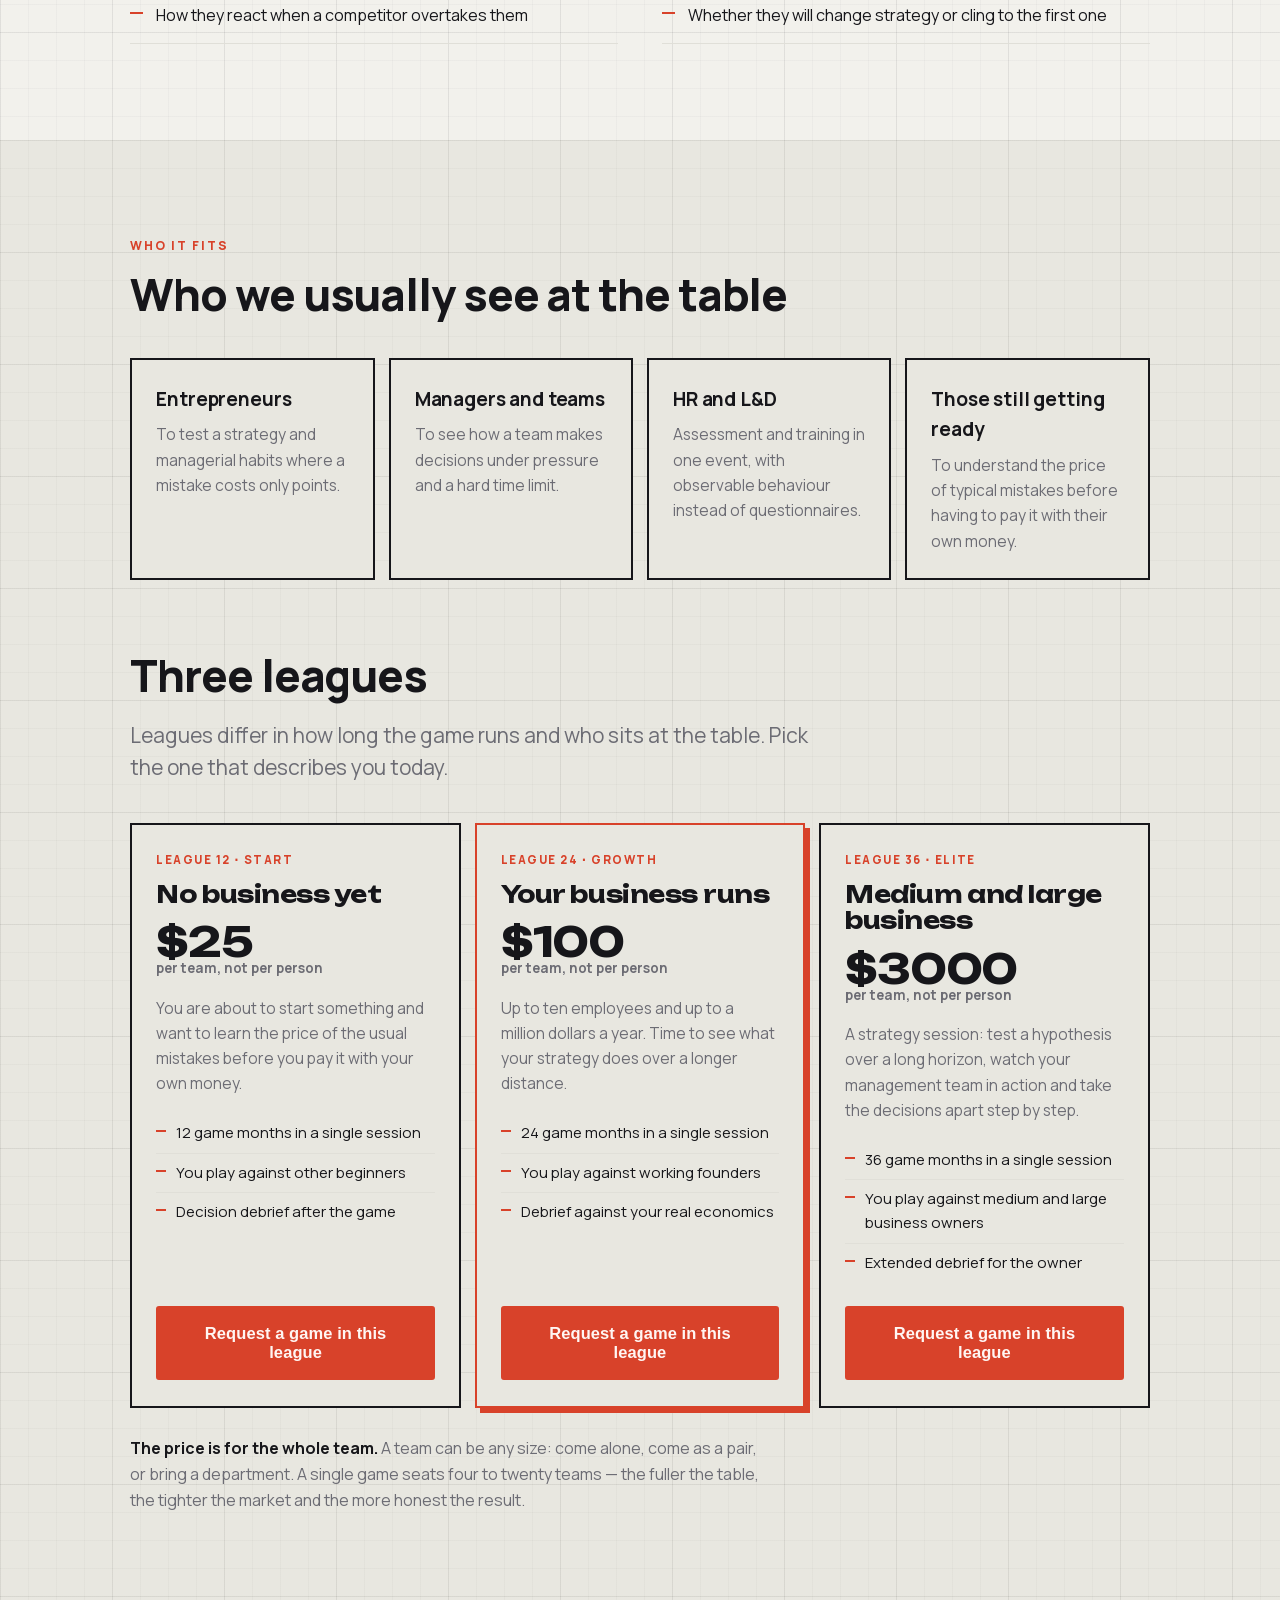
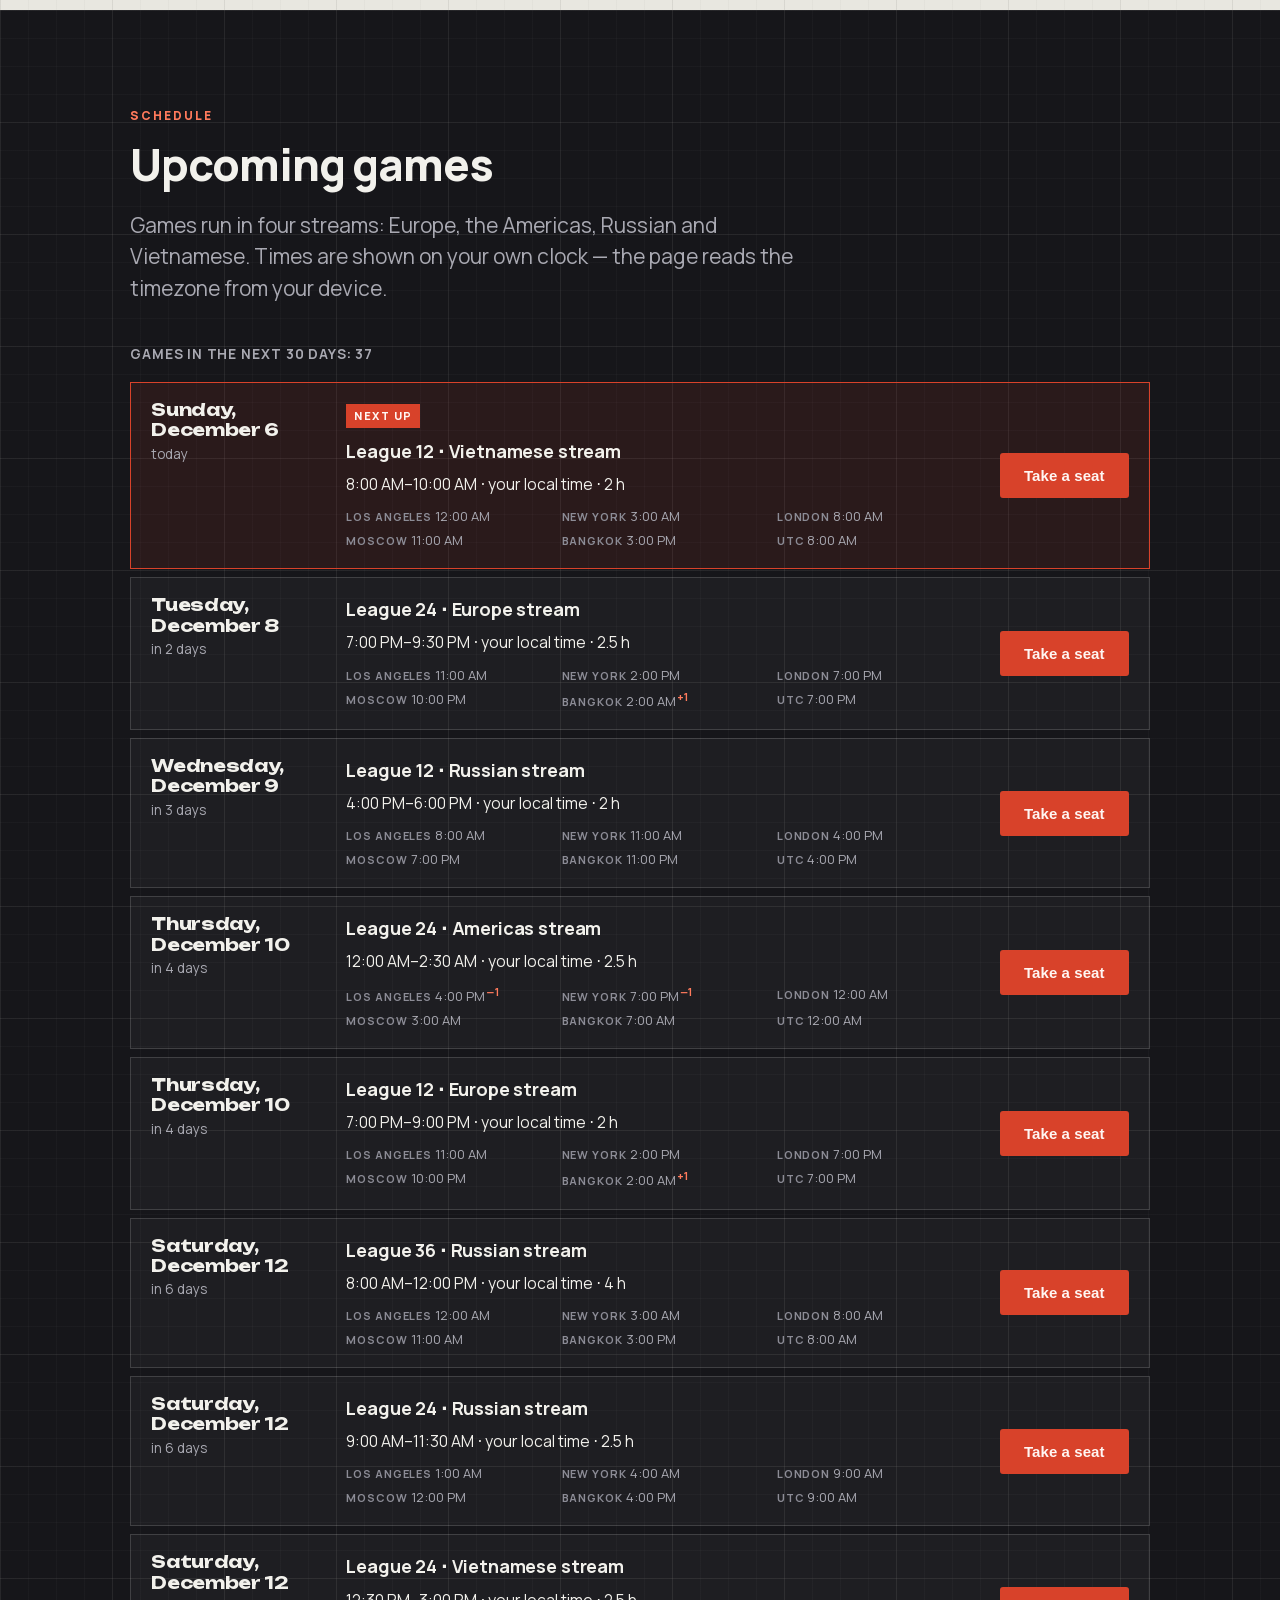
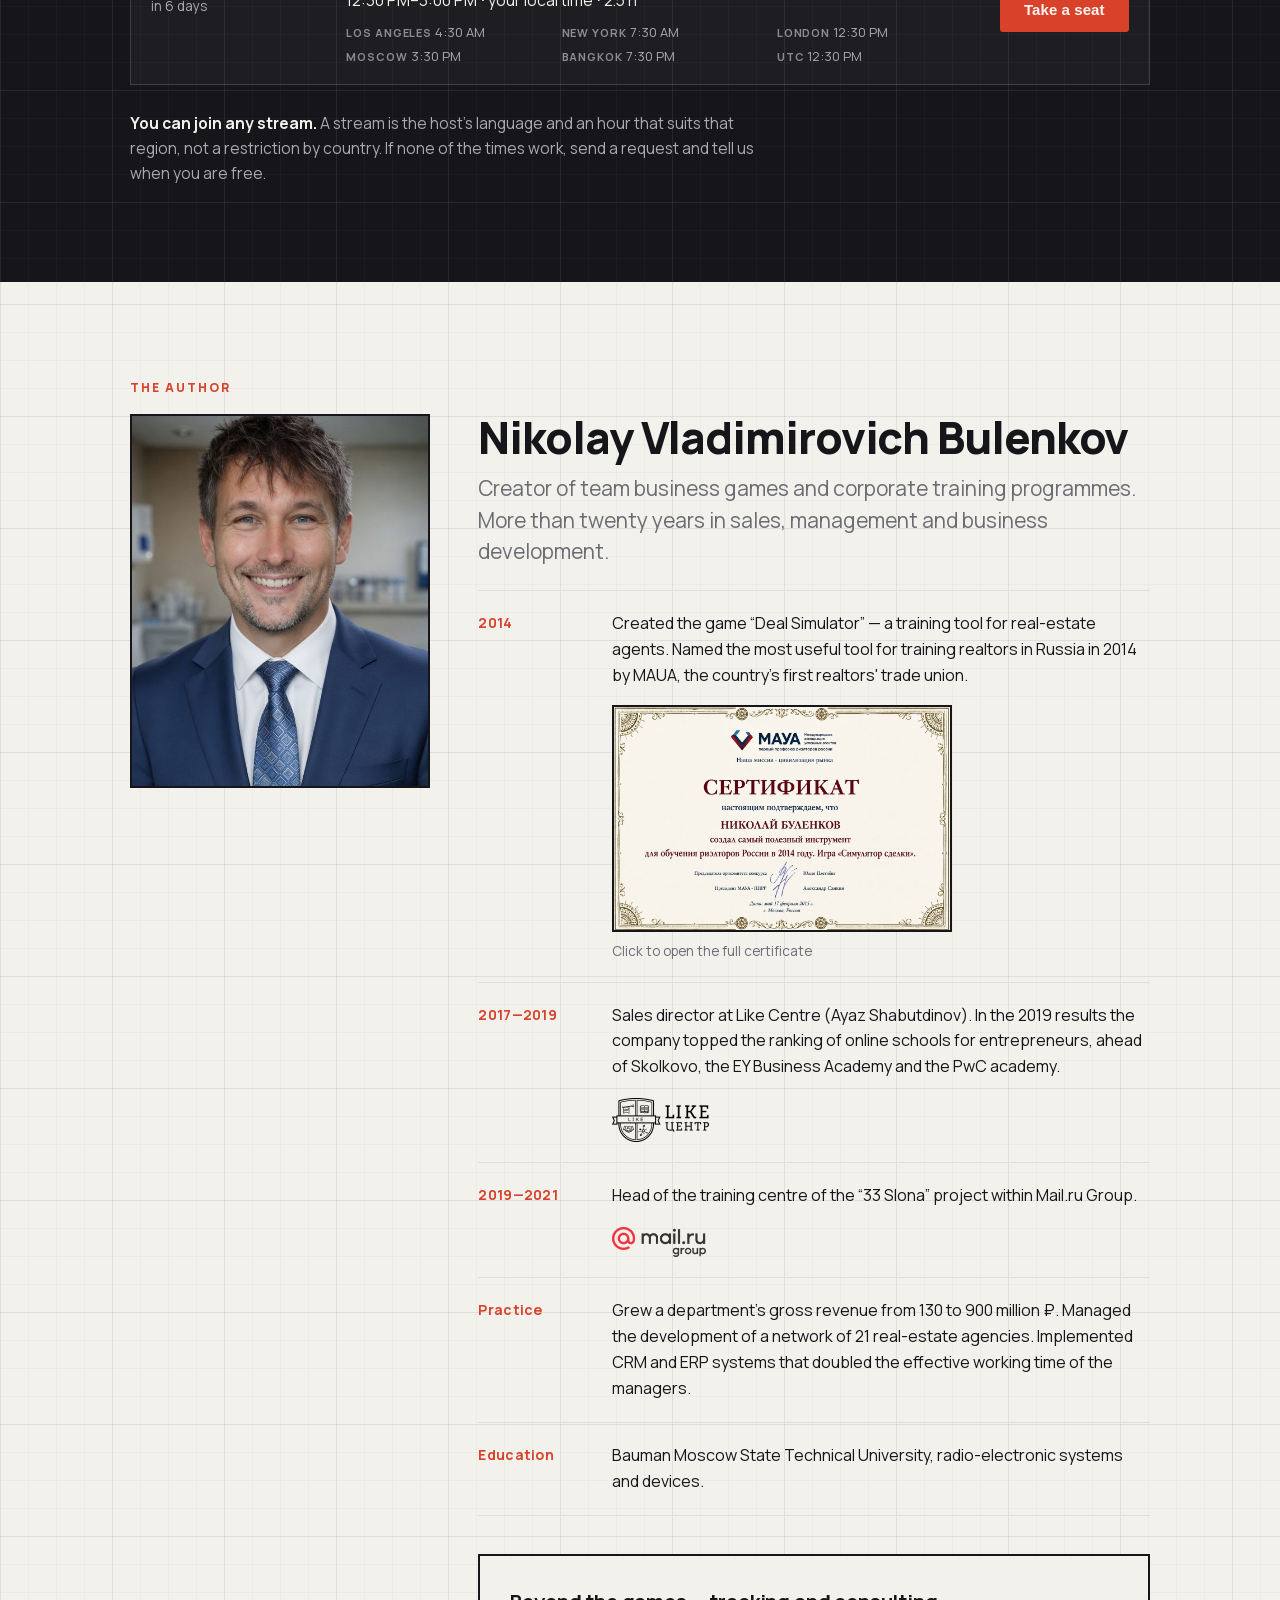
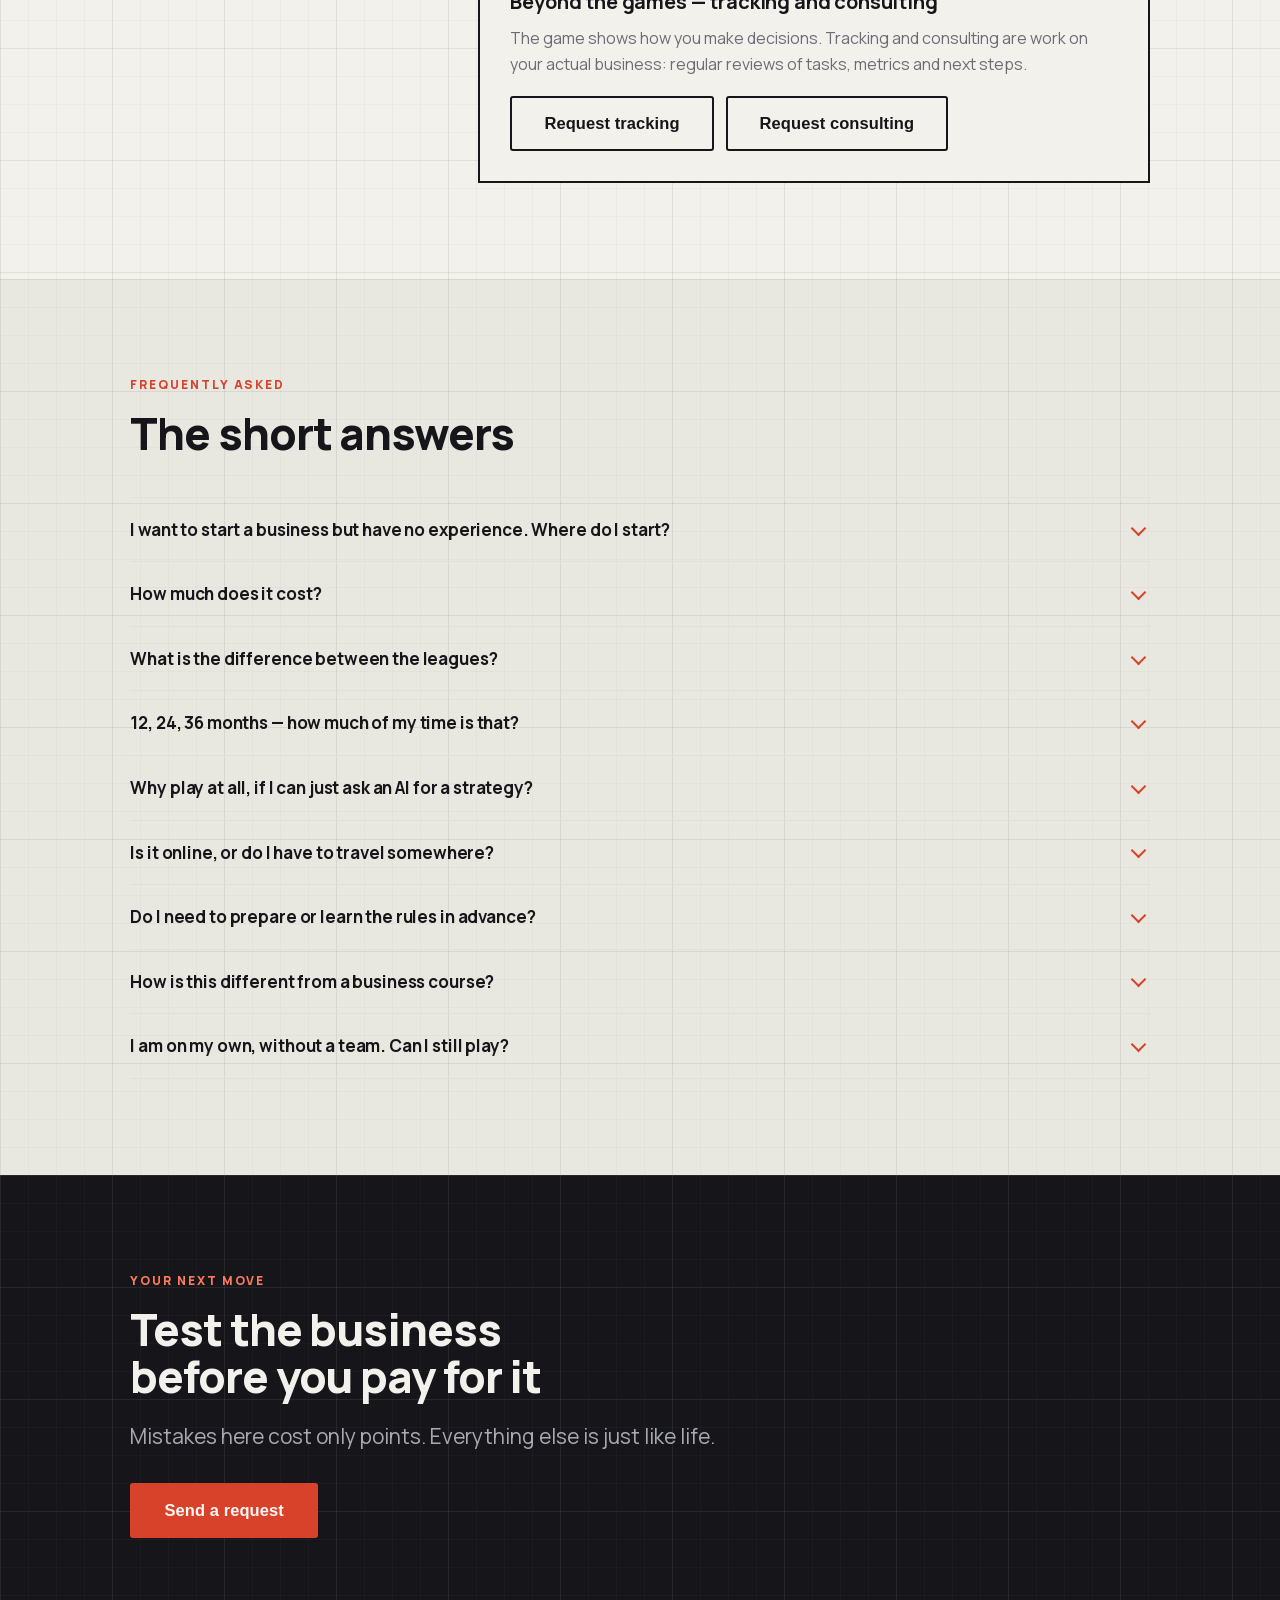
==== commit 04731348: "Правки текста: «фасилитационный» уходит, «Что это» короче, демо объяснено «Фасилитационный» игроки ч" ====
--- a/en/index.html
+++ b/en/index.html
@@ -37,14 +37,14 @@
       "founder": {
         "@type": "Person",
         "name": "Nikolay Vladimirovich Bulenkov",
-        "jobTitle": "Creator of facilitated business games",
+        "jobTitle": "Creator of team business games",
         "alumniOf": "Bauman Moscow State Technical University"
       }
     },
     {
       "@type": "Product",
       "@id": "https://marketgame.club/en/#game",
-      "name": "Capture the Market — facilitated business simulation",
+      "name": "Capture the Market — team business simulation",
       "description": "A team business game: 4 to 20 teams compete for one shared market over 12, 24 or 36 game turns in a single session. A model distributes 10,000 customers by price, quality, advertising and capacity. Whoever ends with the most cash wins.",
       "brand": { "@id": "https://marketgame.club/#org" },
       "image": "https://marketgame.club/og.jpg",
@@ -156,7 +156,7 @@
           "name": "I am on my own, without a team. Can I still play?",
           "acceptedAnswer": {
             "@type": "Answer",
-            "text": "Yes. A team of one is still a team, and the price is the same. You will be playing against the other participants, not against the facilitator."
+            "text": "Yes. A team of one is still a team, and the price is the same. You will be playing against the other participants, not against the host."
           }
         }
       ]
@@ -185,9 +185,9 @@
 <section class="wrap hero">
   <div class="hero__in">
     <div>
-      <span class="eyebrow">CAPTURE THE MARKET · FACILITATED BUSINESS SIMULATION</span>
+      <span class="eyebrow">CAPTURE THE MARKET · TEAM BUSINESS GAME</span>
       <h1>Test your strategy<span>on a live market</span></h1>
-      <p class="lede">Starting a business or already running one — two hours at the table show you what otherwise takes months of business school and years of working the wrong market.</p>
+      <p class="lede">Starting a business or already running one — two hours at the table show you what otherwise takes months of business school and years of work.</p>
       <div class="btns">
         <button type="button" class="btn" data-lead="">Send a request</button>
         <a class="btn btn--line" href="#calendar">Upcoming games</a>
@@ -209,10 +209,9 @@
       <h2>How the business game works</h2>
     </div>
     <div class="prose">
-      <p>Several companies sit down around one market and start competing for the same customers. Each turn is a game month. You set the price, invest in quality, choose advertising channels, add tables, hire people, take out a loan.</p>
-      <p>Then the market does the maths on its own. Ten thousand customers are distributed among all the players — not evenly, but depending on whose combination of price, quality, advertising and capacity looks more attractive to them. That is decided by the model, not by the facilitator.</p>
-      <p>You get your own report: revenue, costs, profit, cash on hand and market share. Then the next month begins.</p>
-      <p>At the end of the game, the winner is whoever has the most cash in the register.</p>
+      <p>Several companies play on one market. The customers are shared, and every player has to pull them their way. Each turn is a game month: you set the price, invest in quality, choose advertising channels, add tables, hire people, take loans. Whether a customer walks in or goes to a competitor depends on what you decided. Exactly like a live market — and who pulled whom is worked out by the model, not by the host.</p>
+      <p>Every month there is a financial report. You see the result of your own moves and, more importantly, of your competitors': revenue, costs, profit, the going price on the market, cash in the register and market share. Then the debrief, a new strategy and the next month.</p>
+      <p>The winner is whoever ends up with the most cash in the register.</p>
     </div>
     </div>
     <figure class="figure"><img src="../one-market-en.jpg" width="1150" height="647" alt="One market for everyone: a flow of 10,000 customers passes through the market model and is distributed among competing restaurants. One turn equals one month, a game year is twelve months" loading="lazy"></figure>
@@ -228,6 +227,8 @@
       <p>Here is the whole game on one screen. Imagine the red restaurant is you. Drop the price and the flow comes your way, but every bill gets thinner. Raise quality and people come back, so you can hold a higher price. Pour money into advertising and awareness grows, but the cash leaves the register right now.</p>
       <p>Move the levers — price, quality, advertising, seating — and watch customers flow between the five restaurants and what is left for you in the end: revenue, profit, market share. Nobody hands out grades. Only the market counts. A live game works the same way — just twelve months in a row, with players like you at the next table. The numbers here are simplified, but the logic is exactly the same.</p>
     </div>
+
+    <p class="simcta"><b>Try it right now.</b> Below is a demo calculator running the same model: move the levers and see what happens. All five restaurants start with the same $50,000 in the register — after that, only the decisions make the difference.</p>
 
     <div class="sim">
       <div class="sim__panel">
@@ -283,7 +284,7 @@
     <div class="steps">
       <article><h3>There will be no briefing</h3><p>You sit down and start playing straight away. The mechanics become clear within the first few months — just like in business, where nobody hands you a manual before opening and nobody asks whether you are allowed to make mistakes.</p></article>
       <article><h3>You make the decisions</h3><p>Three to five minutes per turn. Price, quality, advertising channels and budget, tables, staff, loans. What your competitors are doing, you do not know.</p></article>
-      <article><h3>The market counts</h3><p>The model distributes customers among all the players and recalculates the money. No grades from the facilitator and no sympathies — only economics.</p></article>
+      <article><h3>The market counts</h3><p>The model distributes customers among all the players and recalculates the money. No grades from the host and no favourites — only economics.</p></article>
       <article><h3>You see the result</h3><p>A report on your company: revenue, costs, profit, cash, market share. Plus a shared table showing who has pulled ahead.</p></article>
       <article><h3>Next month</h3><p>Strategy shows itself across a series of turns, not in a single one. A mistake in month three catches up with you in month seven, and that is the most useful thing a simulation gives you.</p></article>
       <article><h3>The final debrief</h3><p>After the last month we go through who did what and why it turned out this way. This is where most of the learning happens.</p></article>
@@ -459,7 +460,7 @@
       </div>
       <div>
         <h2 style="margin-bottom:.3em">Nikolay Vladimirovich Bulenkov</h2>
-        <p class="lede">Creator of facilitated business games and corporate training programmes. More than twenty years in sales, management and business development.</p>
+        <p class="lede">Creator of team business games and corporate training programmes. More than twenty years in sales, management and business development.</p>
         <ul class="regs">
           <li>
             <b>2014</b>
@@ -548,7 +549,7 @@
       </details>
       <details>
         <summary>I am on my own, without a team. Can I still play?</summary>
-        <p class="faq__a">Yes. A team of one is still a team, and the price is the same. You will be playing against the other participants, not against the facilitator.</p>
+        <p class="faq__a">Yes. A team of one is still a team, and the price is the same. You will be playing against the other participants, not against the host.</p>
       </details>
     </div>
   </div>
@@ -660,6 +661,13 @@
     { label: 'Bangkok',     tz: 'Asia/Bangkok' },
     { label: 'UTC',         tz: 'UTC' }
   ],
+  seo: {
+    name: 'Capture the Market',
+    organizer: 'Capture the Market',
+    url: 'https://marketgame.club/en/',
+    currency: 'USD',
+    prices: { l12: 25, l24: 100, l36: 3000 }
+  },
   leagues: { l12: 'League 12', l24: 'League 24', l36: 'League 36' },
   streams: {
     ru: 'Russian stream',
--- a/styles.css
+++ b/styles.css
@@ -197,6 +197,10 @@
 
 .sim__btns{display:flex;flex-wrap:wrap;gap:10px;margin:26px 0 22px}
 .sim .btn{padding:13px 22px;font-size:15px}
+/* Приглашение подвигать рычаги. Стоит прямо над калькулятором, потому что
+   без него блок читается как иллюстрация, а не как то, что можно потрогать. */
+.simcta{margin:clamp(20px,3vw,28px) 0 0;padding:16px 20px;border-left:3px solid var(--red);background:rgba(216,66,42,.1);font-size:16.5px;line-height:1.55;color:#A9A9B2;max-width:76ch}
+.simcta b{font-weight:800;color:var(--paper)}
 .sim__cashlab{margin:0 0 4px;font-size:11.5px;font-weight:700;letter-spacing:.11em;text-transform:uppercase;color:#8A8A95}
 .sim__cash{margin:0;font-family:var(--disp);font-weight:600;font-size:clamp(23px,3.4vw,33px);letter-spacing:-.02em;color:var(--paper);font-variant-numeric:tabular-nums;overflow-wrap:break-word}
 .sim__verdict{margin:16px 0 0;font-size:15.5px;color:#E9A63C;line-height:1.5}
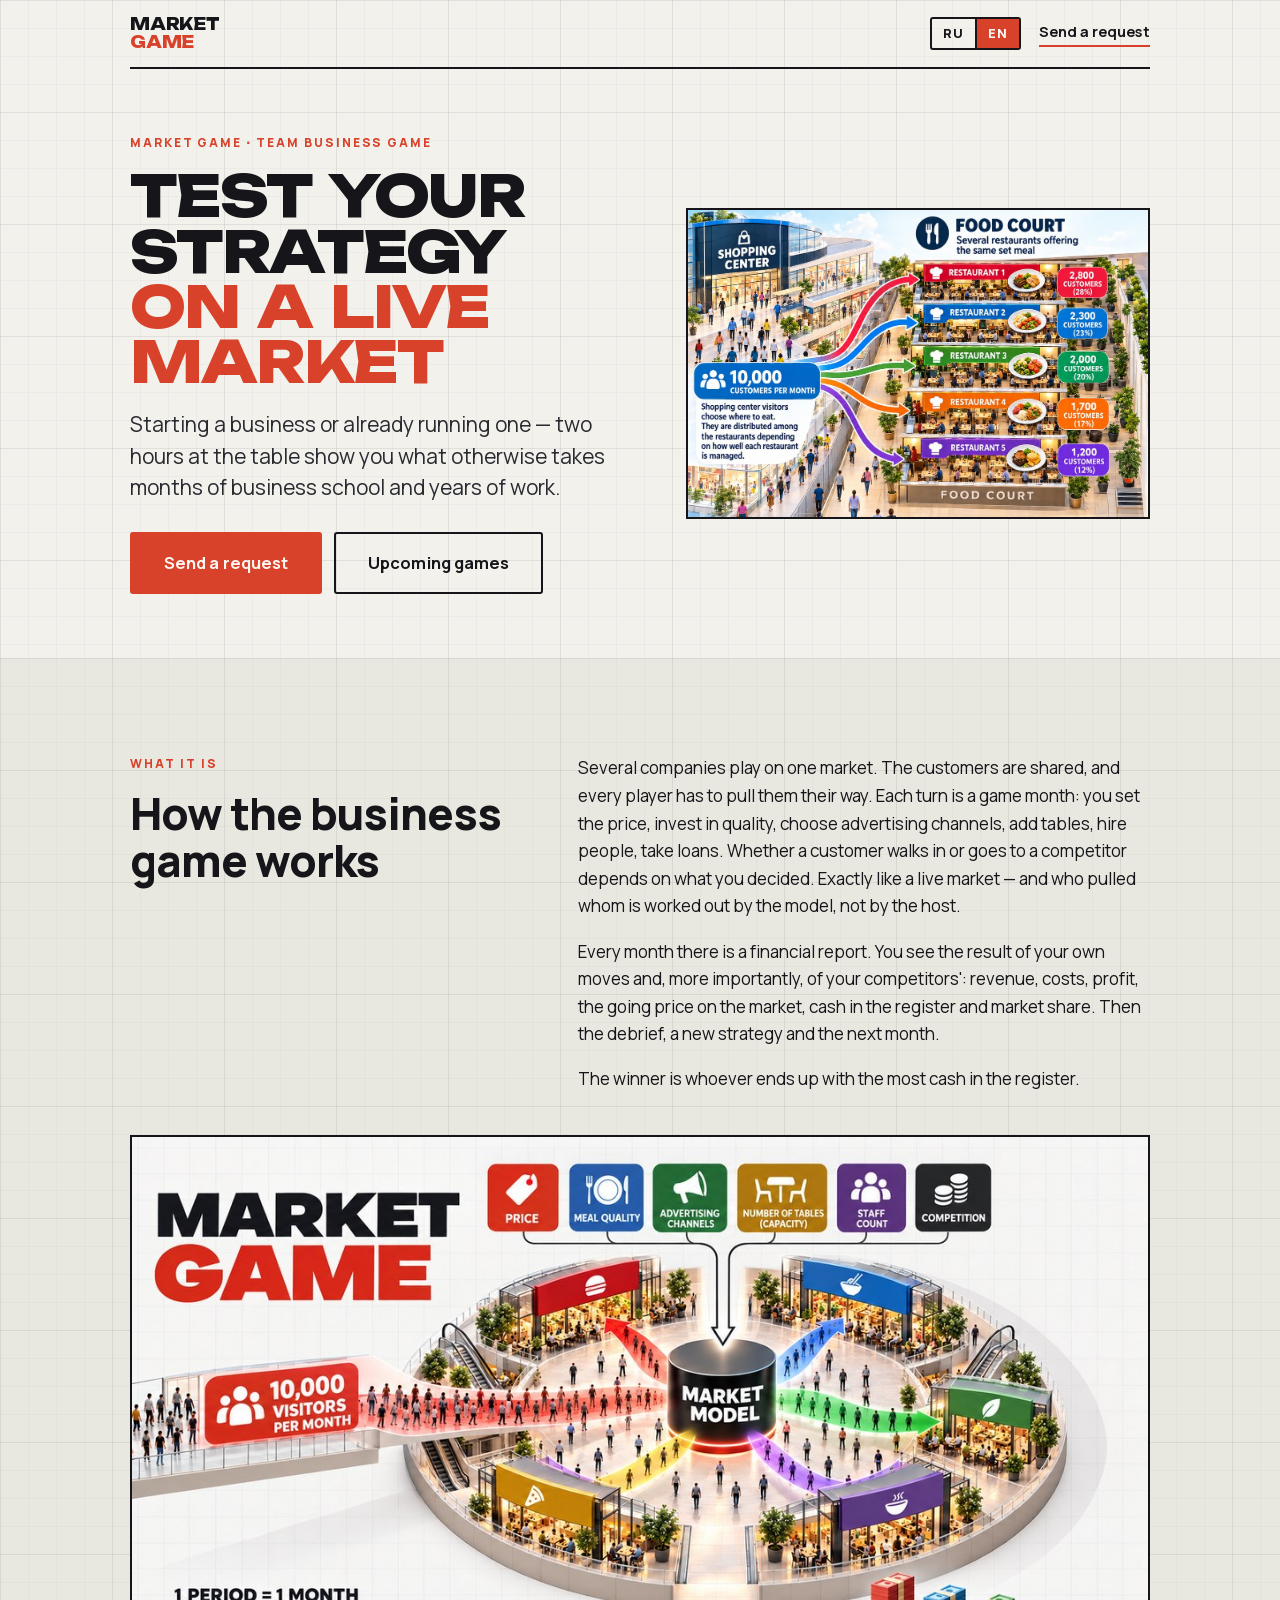
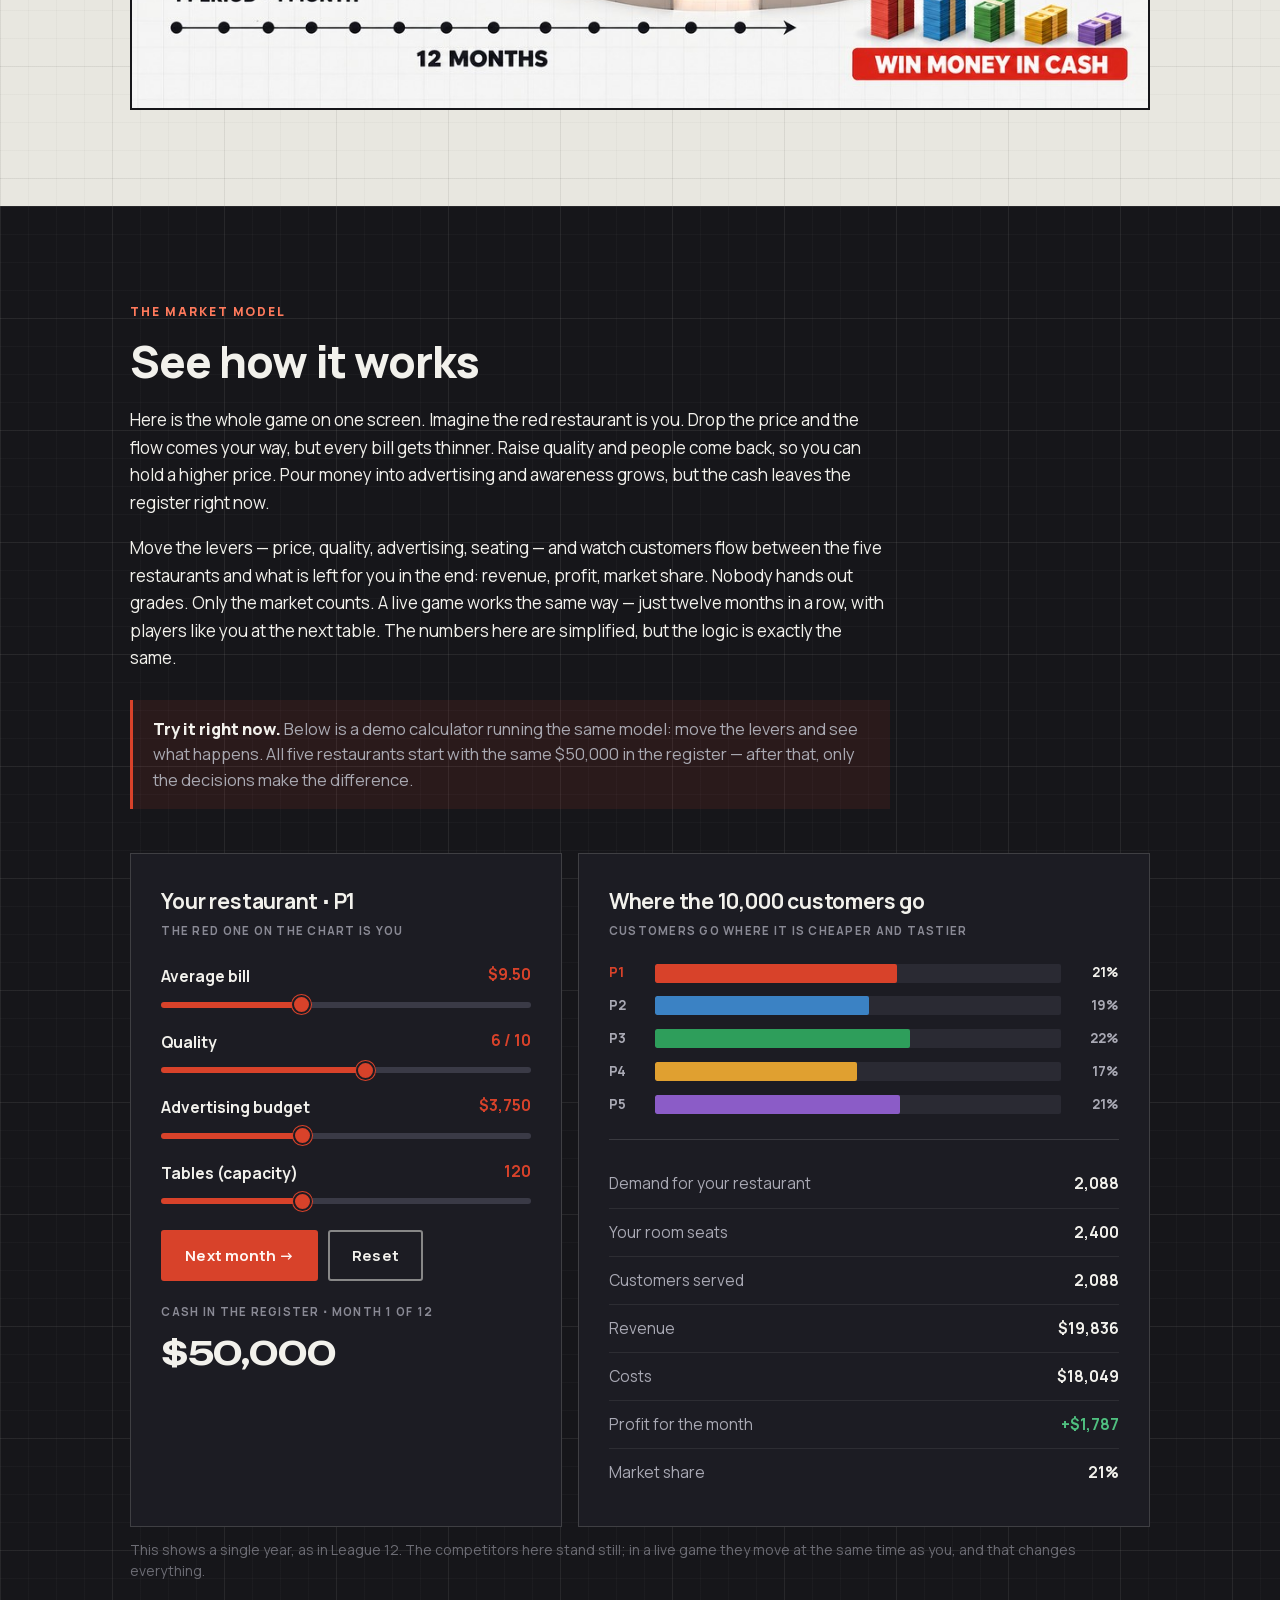
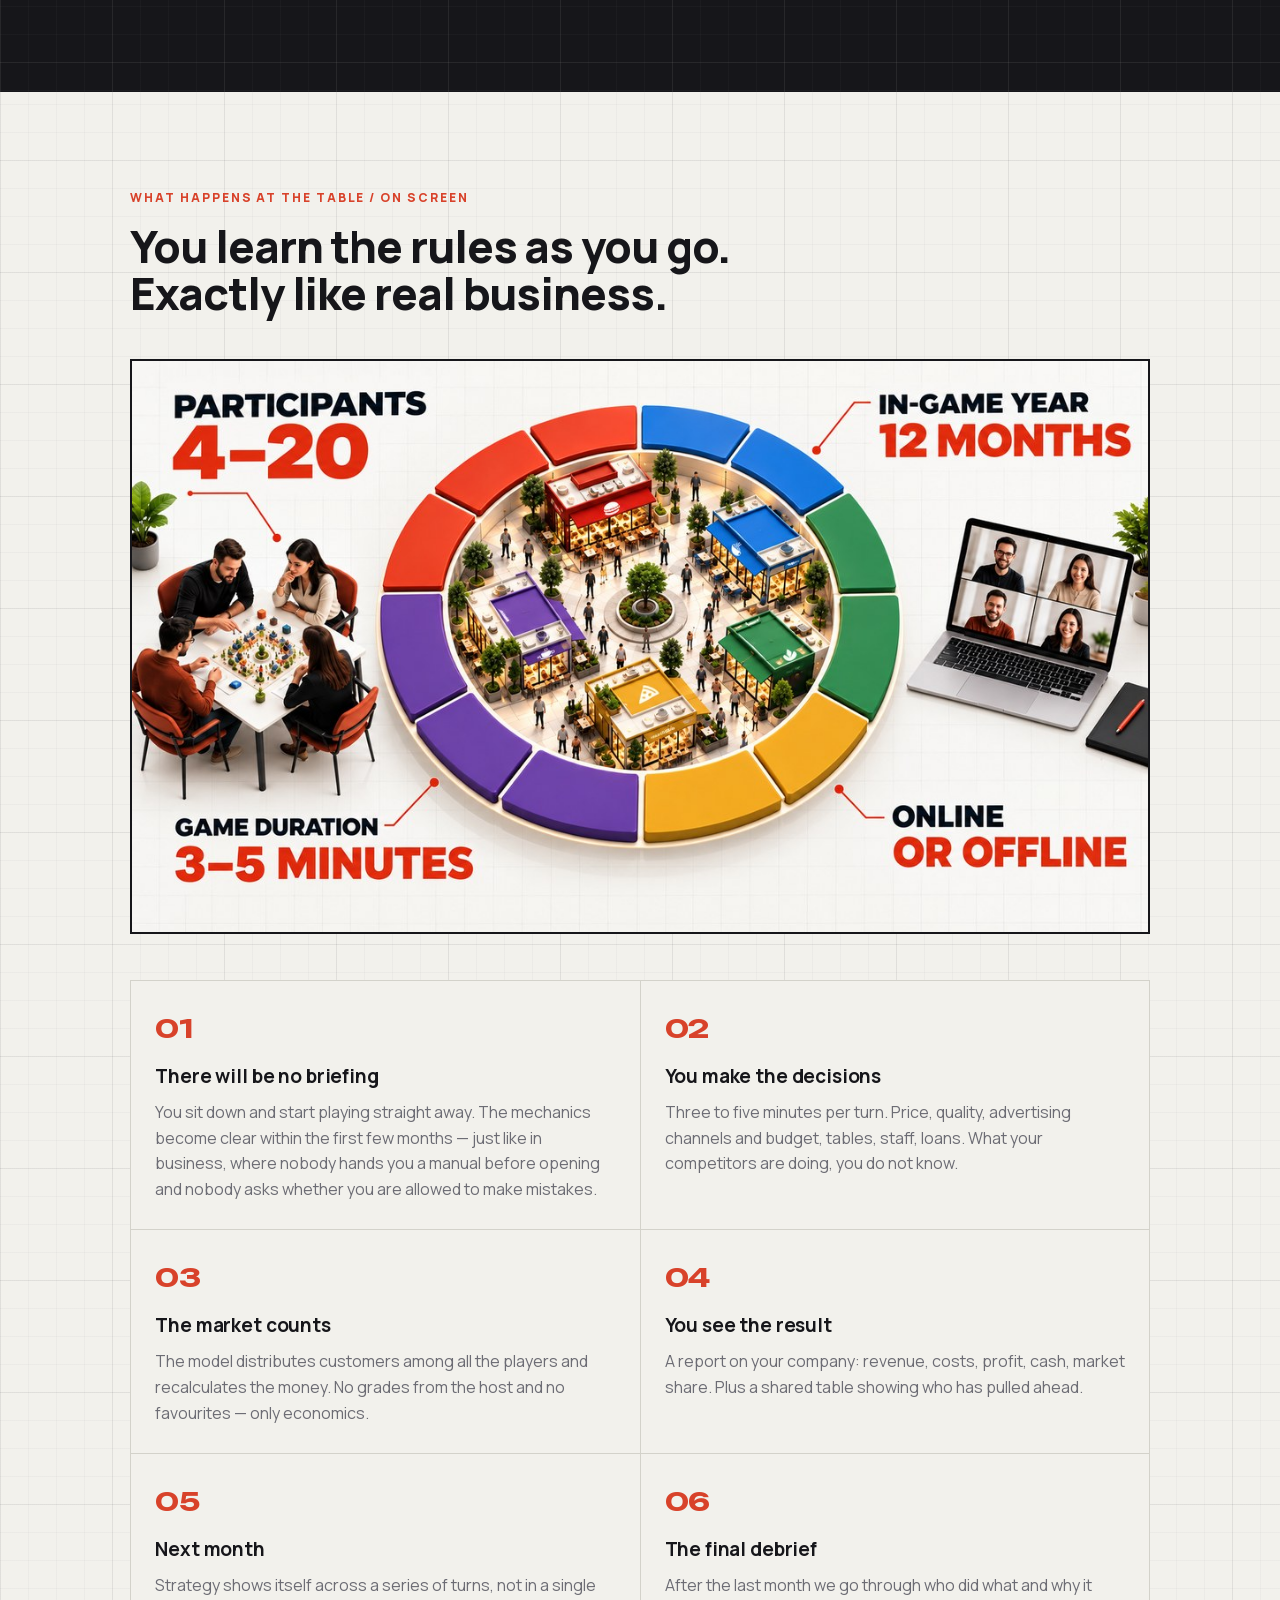
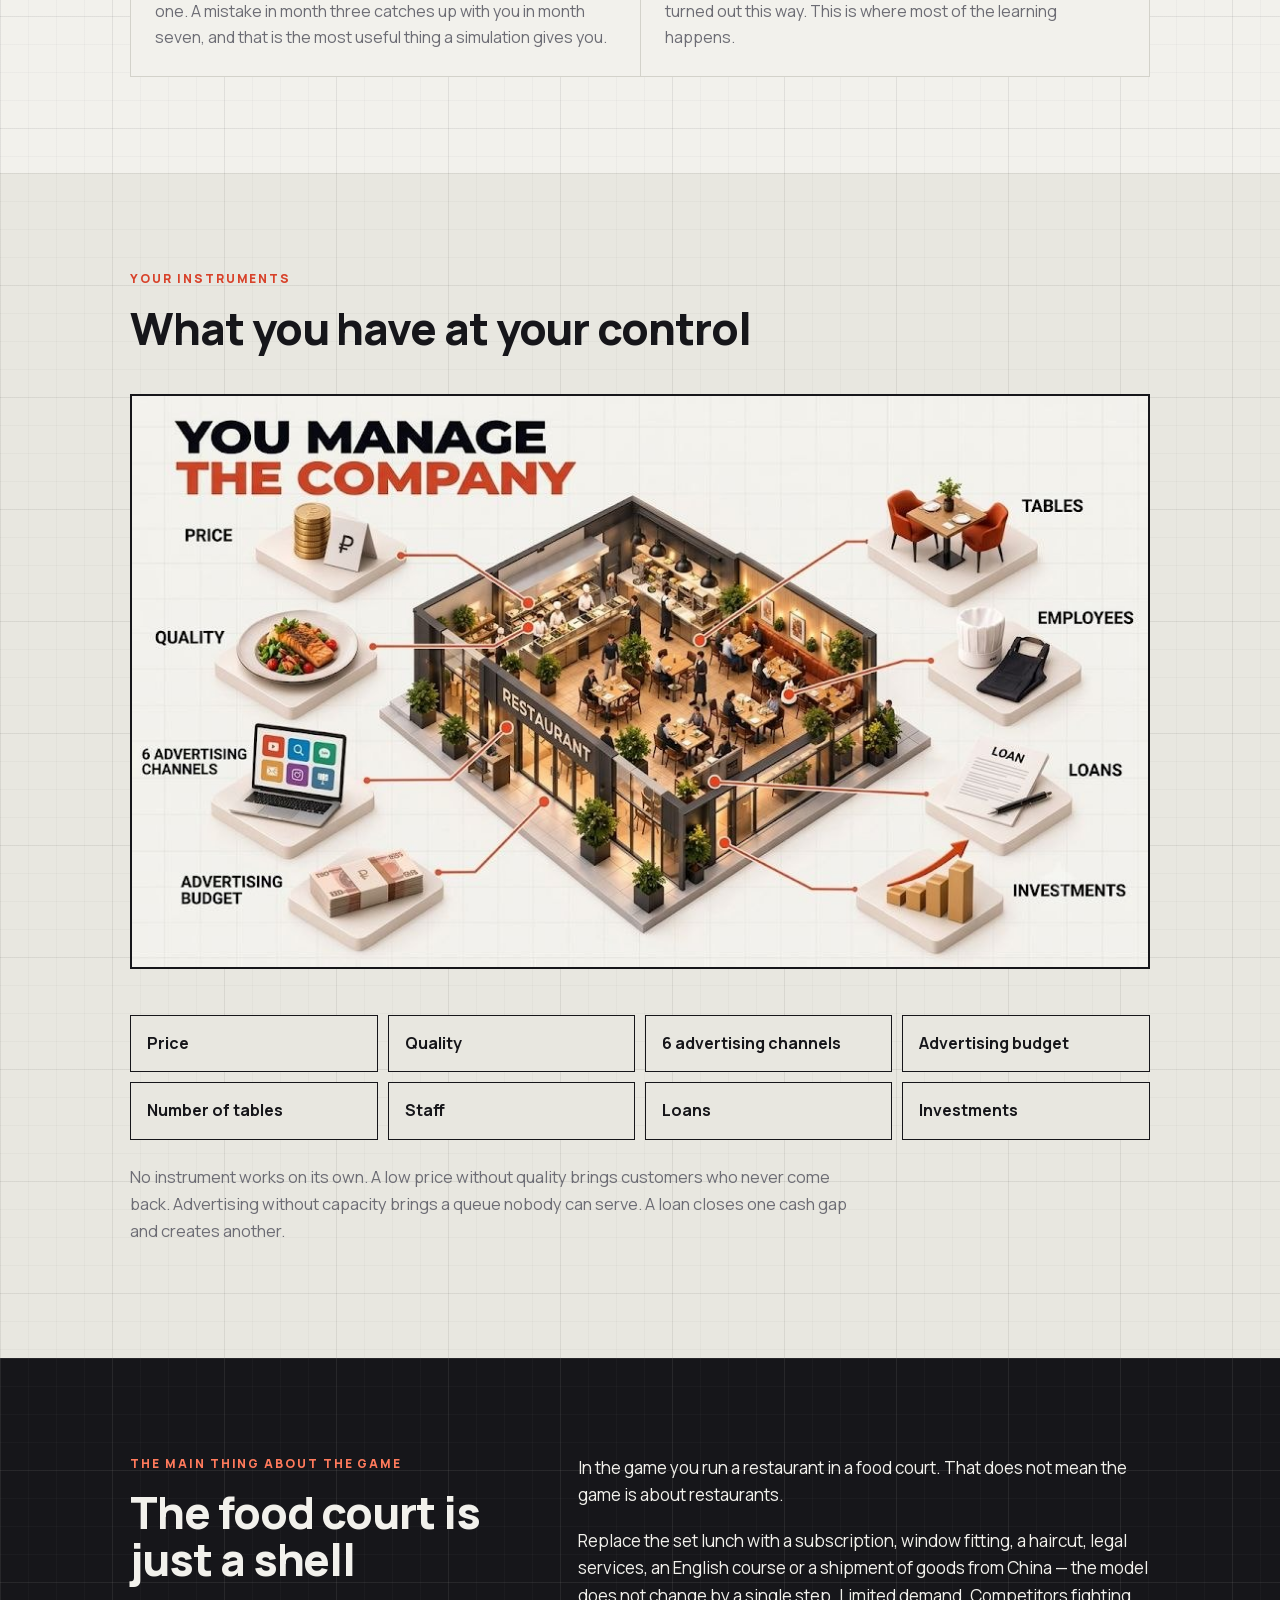
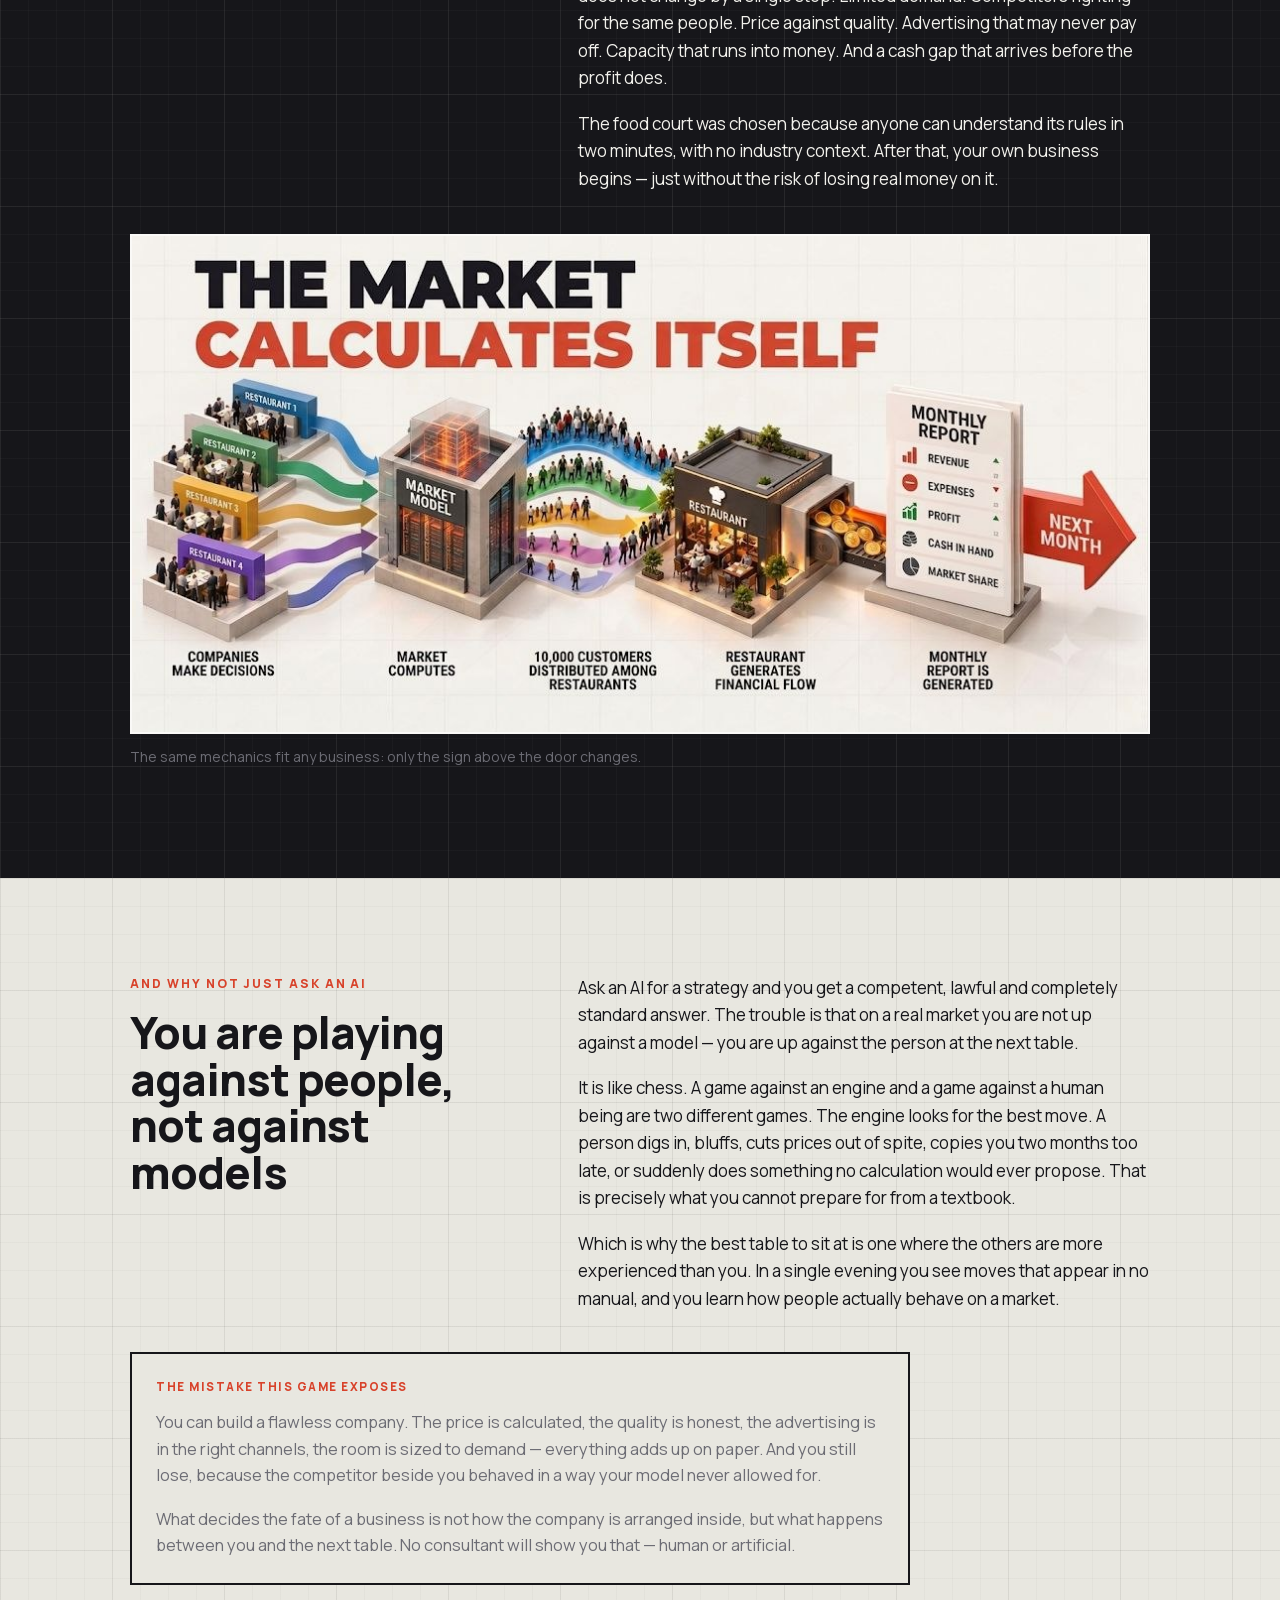
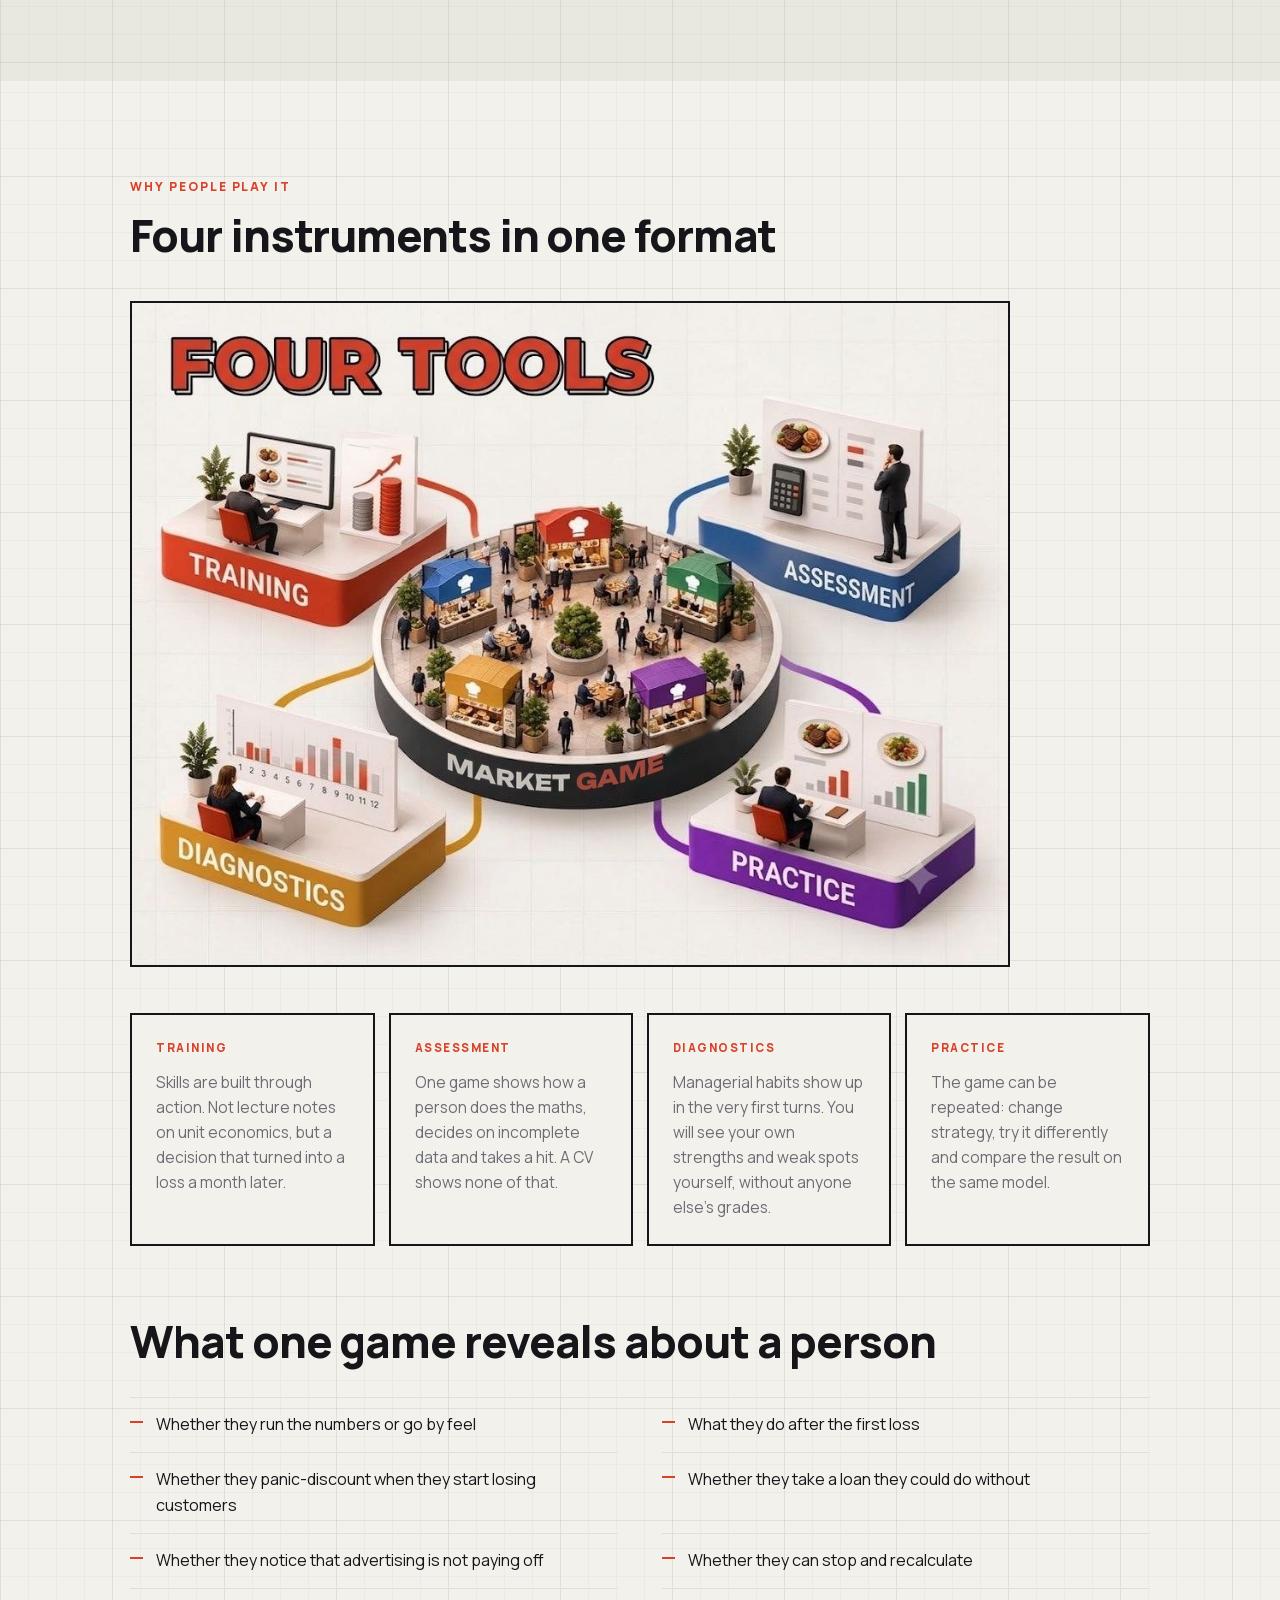
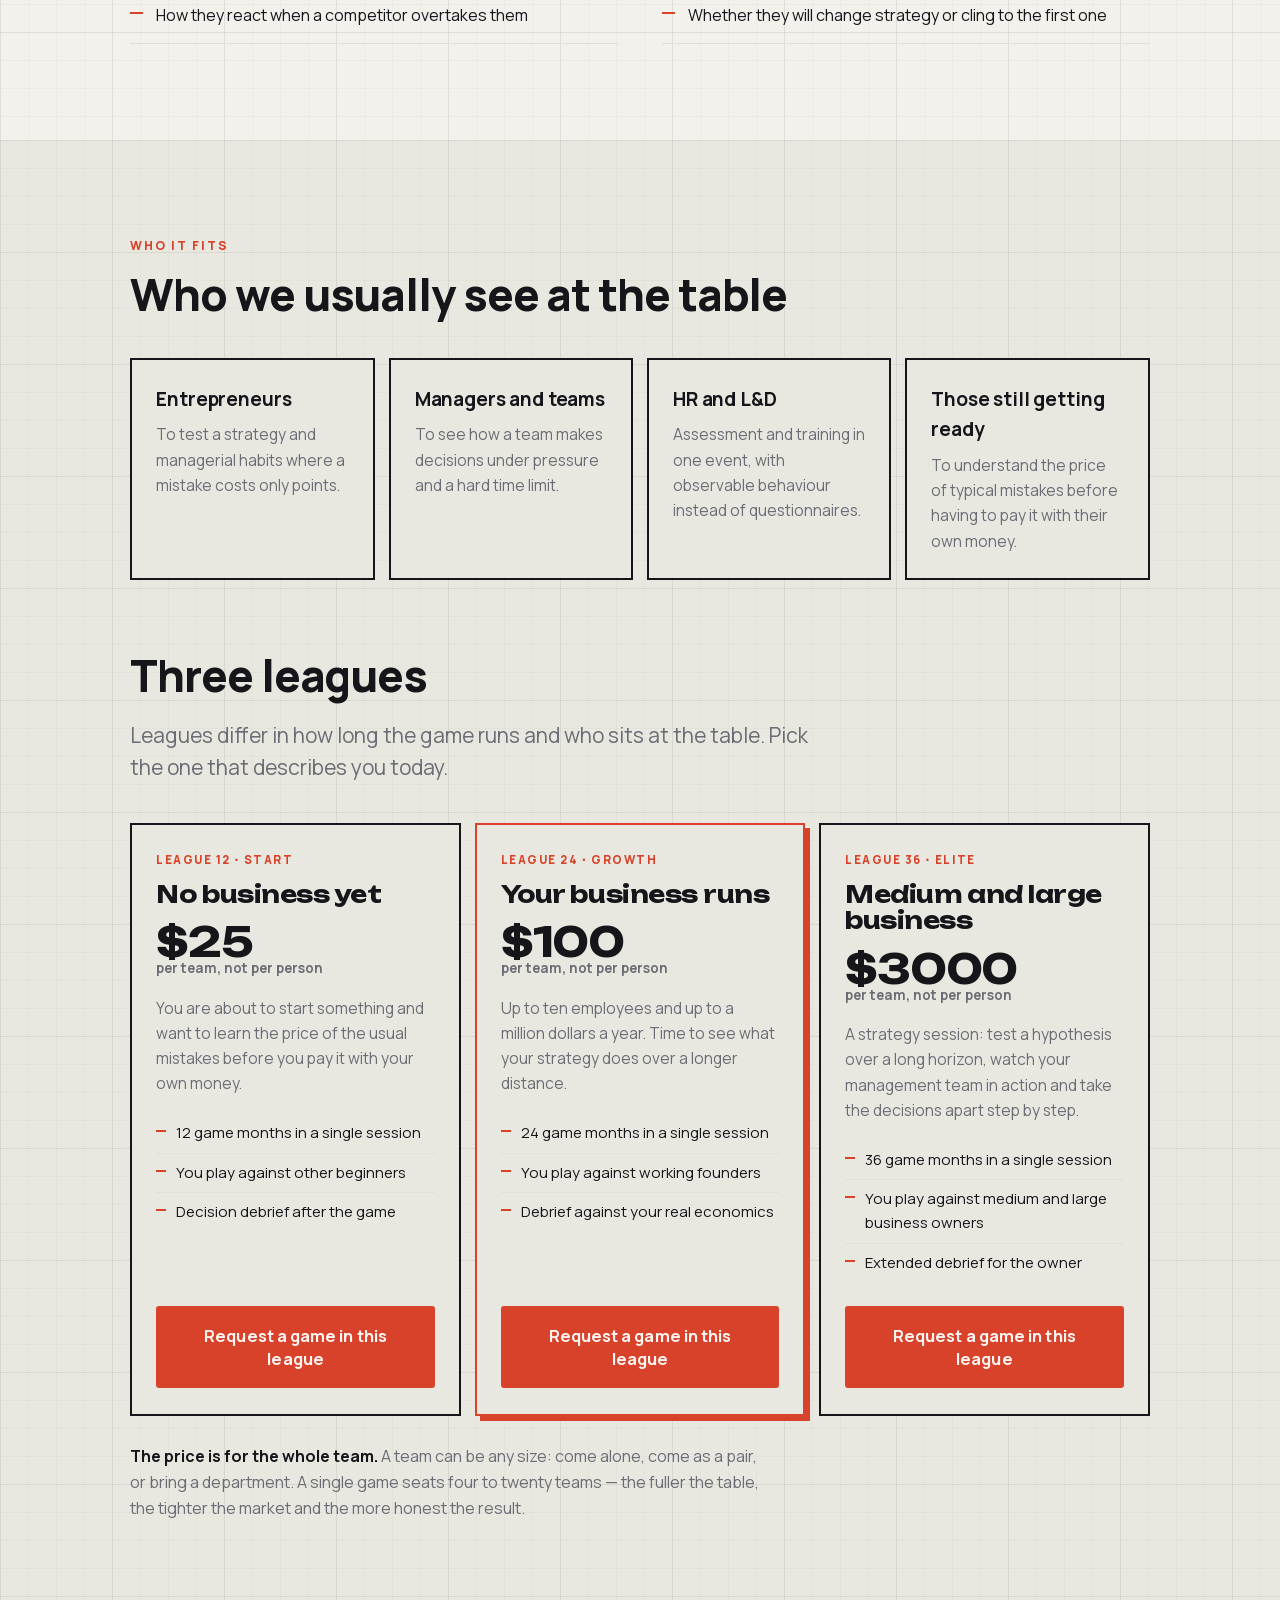
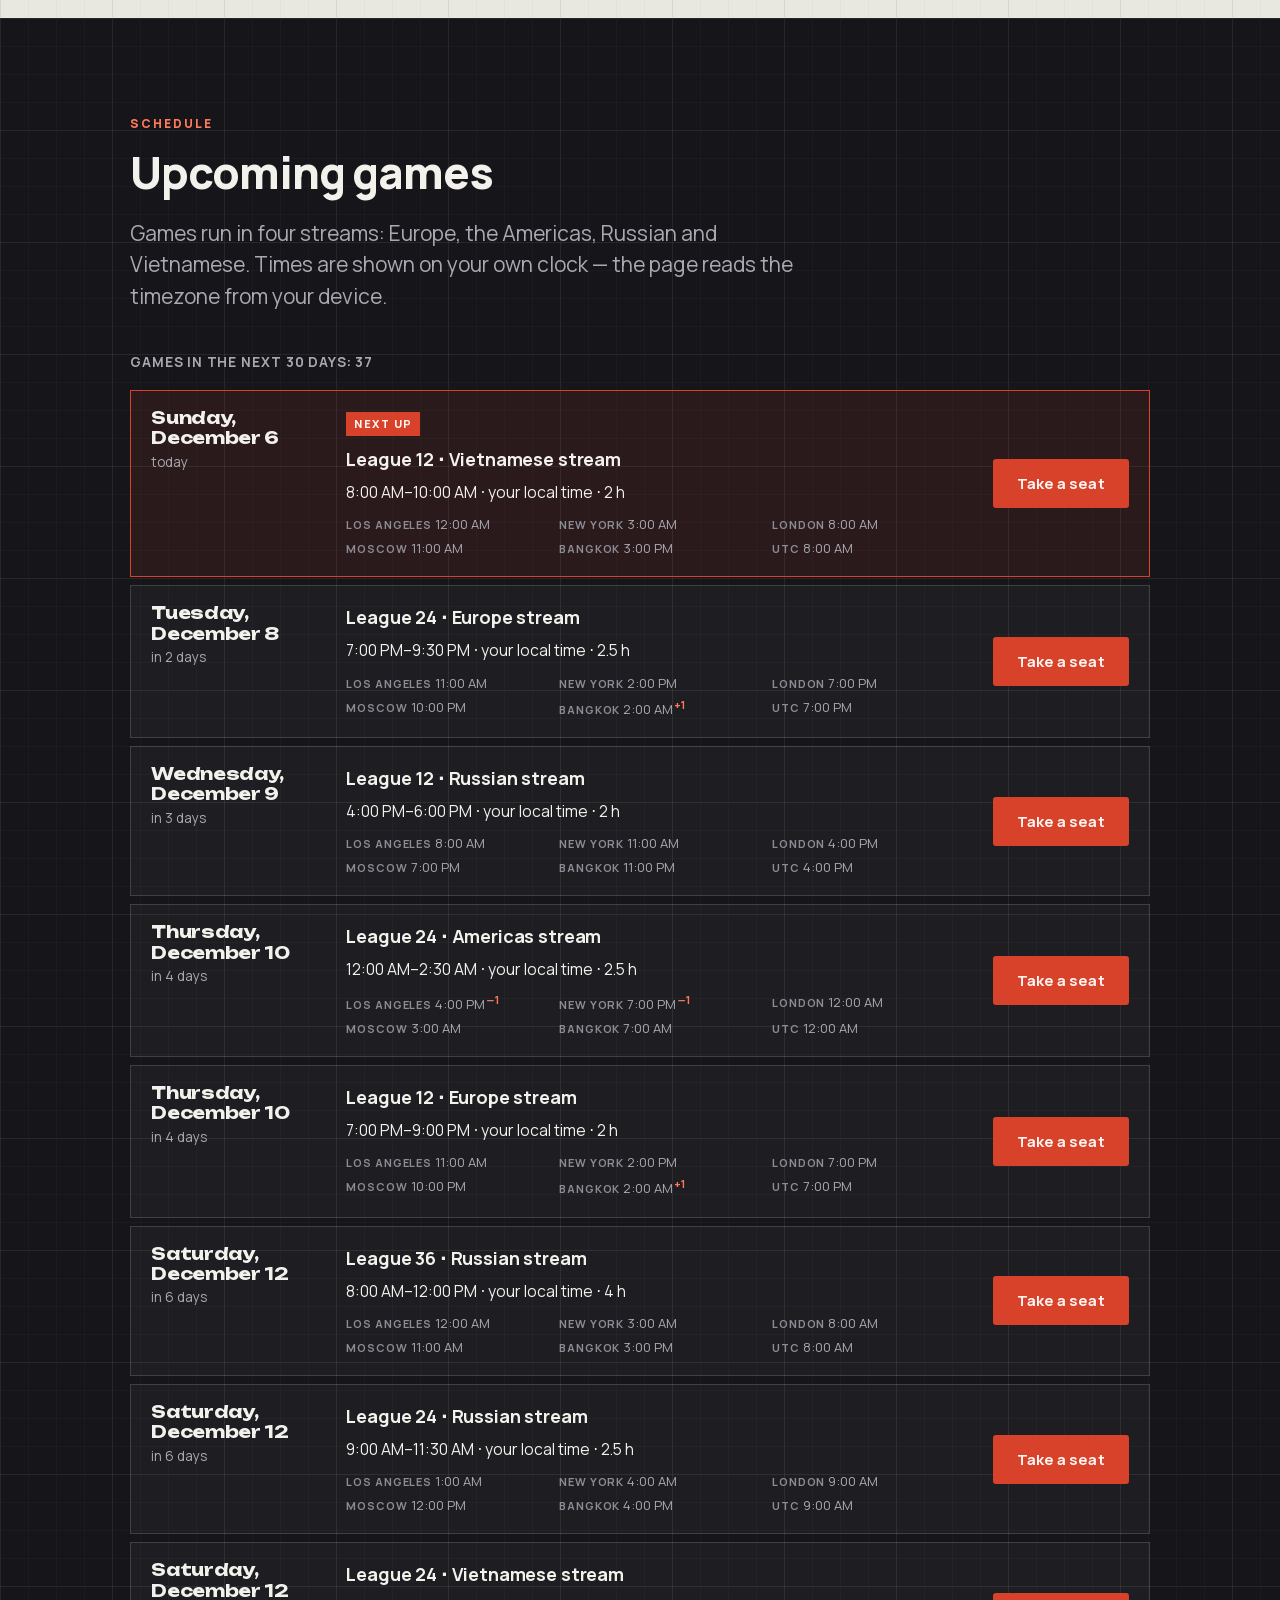
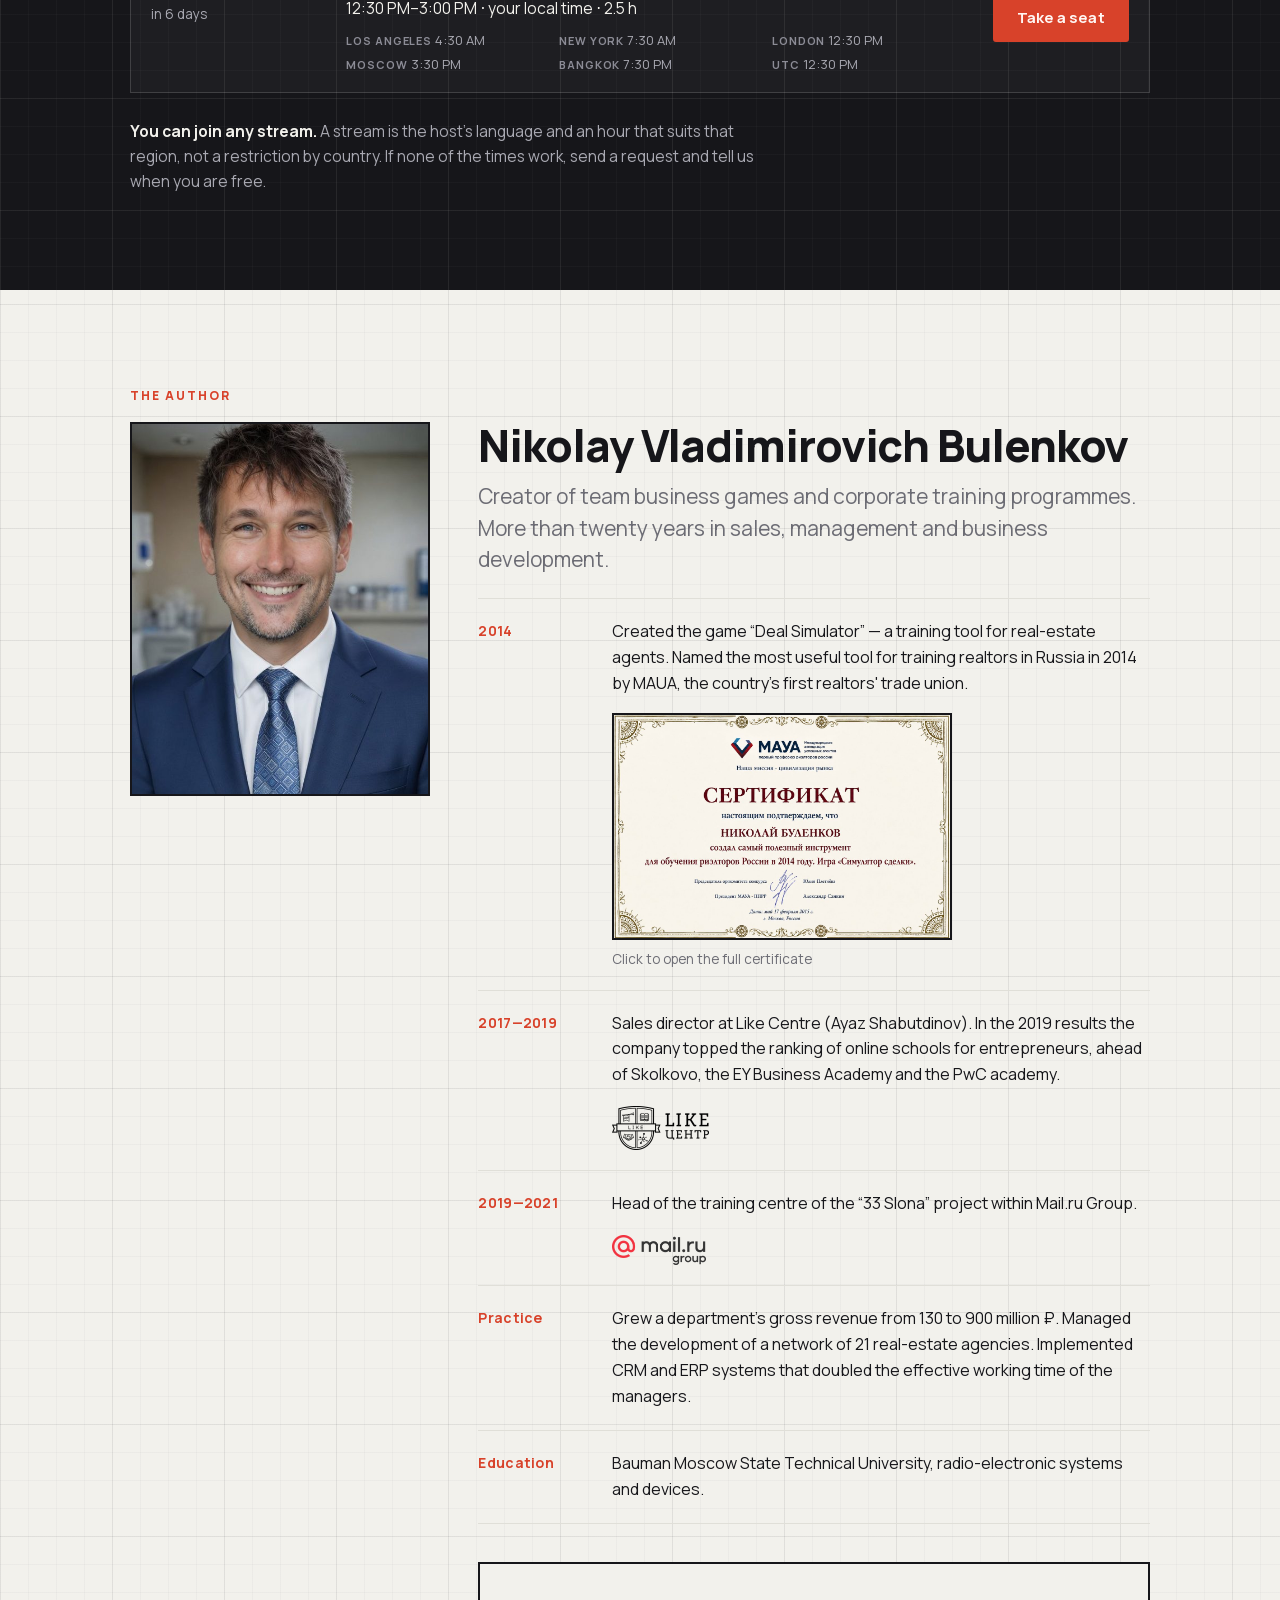
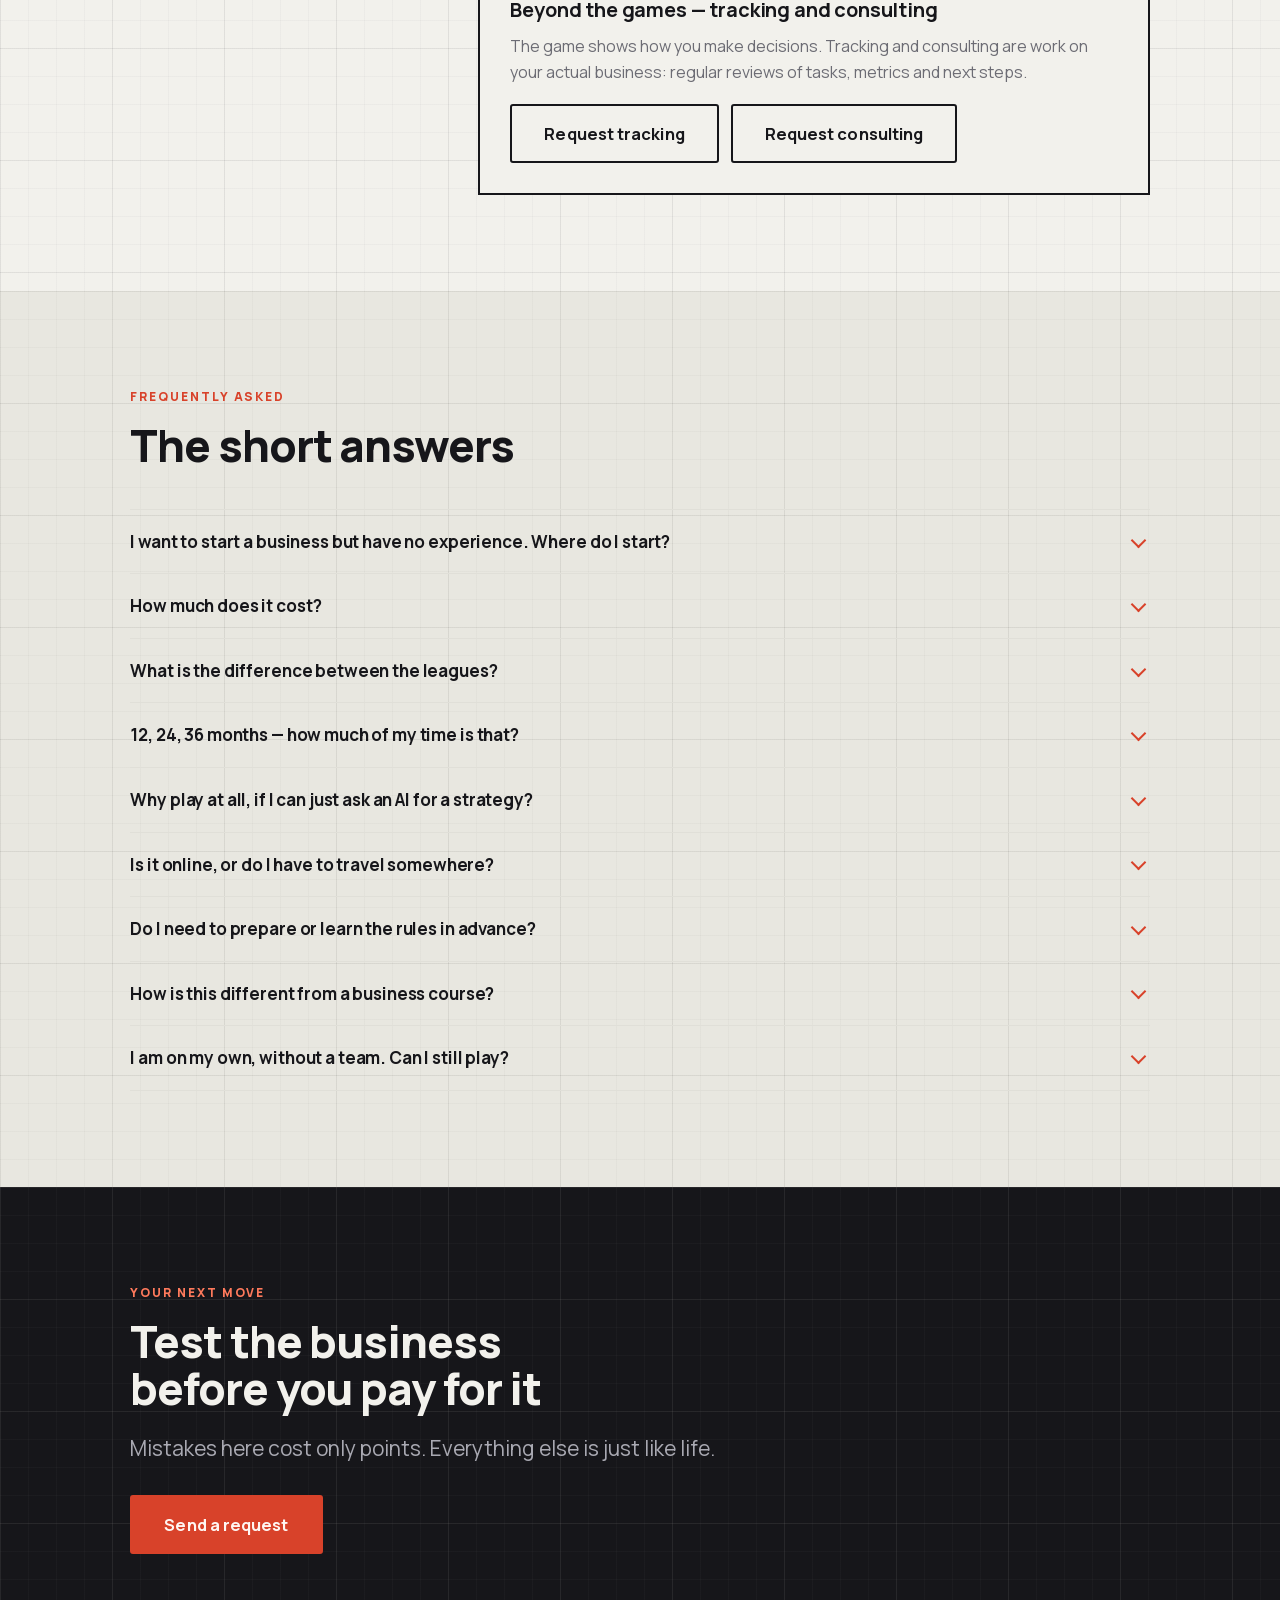
==== commit 93785efd: "Market Game / «Рыночек Порешает», только RU и EN, две лиги на Пхукете Новое название. «Захвати рынок" ====
--- a/en/index.html
+++ b/en/index.html
@@ -3,7 +3,7 @@
 <head>
 <meta charset="utf-8">
 <meta name="viewport" content="width=device-width, initial-scale=1">
-<title>Test Your Strategy on a Live Market — Capture the Market</title>
+<title>Test Your Strategy on a Live Market — Market Game</title>
 <meta name="description" content="Starting a business or already running one — test your strategy in a game before you put money behind it. One market, live competitors, a game year in a single session. Three leagues from $25 per team.">
 <meta name="theme-color" content="#F2F1EC">
 <link rel="icon" href="../favicon.svg" type="image/svg+xml">
@@ -11,14 +11,13 @@
 
 <link rel="alternate" hreflang="ru" href="https://marketgame.club/">
 <link rel="alternate" hreflang="en" href="https://marketgame.club/en/">
-<link rel="alternate" hreflang="vi" href="https://marketgame.club/vi/">
 <link rel="alternate" hreflang="x-default" href="https://marketgame.club/">
 
 <meta property="og:type" content="website">
 <meta property="og:locale" content="en_US">
 <meta property="og:title" content="Test your strategy on a live market">
 <meta property="og:description" content="A year of business in one game: one shared market, live competitors, and cash in the register as the only judge. From $25 per team.">
-<meta property="og:image" content="https://marketgame.club/og.jpg">
+<meta property="og:image" content="https://marketgame.club/og-en.jpg">
 <meta property="og:url" content="https://marketgame.club/en/">
 <meta name="twitter:card" content="summary_large_image">
 
@@ -31,7 +30,7 @@
     {
       "@type": "Organization",
       "@id": "https://marketgame.club/#org",
-      "name": "Capture the Market",
+      "name": "Market Game",
       "url": "https://marketgame.club/en/",
       "logo": "https://marketgame.club/og.jpg",
       "founder": {
@@ -44,7 +43,7 @@
     {
       "@type": "Product",
       "@id": "https://marketgame.club/en/#game",
-      "name": "Capture the Market — team business simulation",
+      "name": "Market Game — team business simulation",
       "description": "A team business game: 4 to 20 teams compete for one shared market over 12, 24 or 36 game turns in a single session. A model distributes 10,000 customers by price, quality, advertising and capacity. Whoever ends with the most cash wins.",
       "brand": { "@id": "https://marketgame.club/#org" },
       "image": "https://marketgame.club/og.jpg",
@@ -169,12 +168,11 @@
 
 <header class="wrap">
   <div class="bar">
-    <div class="logo">Capture<br><em>the Market</em></div>
+    <div class="logo">Market<br><em>Game</em></div>
     <div class="bar__right">
       <nav class="lang" aria-label="Site language">
         <a href="../" lang="ru" hreflang="ru" title="Русский">RU</a>
         <span aria-current="page">EN</span>
-        <a href="../vi/" lang="vi" hreflang="vi" title="Tiếng Việt">VI</a>
       </nav>
       <a class="bar__tg" href="#leagues" data-lead="">Send a request</a>
     </div>
@@ -185,7 +183,7 @@
 <section class="wrap hero">
   <div class="hero__in">
     <div>
-      <span class="eyebrow">CAPTURE THE MARKET · TEAM BUSINESS GAME</span>
+      <span class="eyebrow">MARKET GAME · TEAM BUSINESS GAME</span>
       <h1>Test your strategy<span>on a live market</span></h1>
       <p class="lede">Starting a business or already running one — two hours at the table show you what otherwise takes months of business school and years of work.</p>
       <div class="btns">
@@ -355,7 +353,7 @@
   <div class="wrap">
     <span class="eyebrow">WHY PEOPLE PLAY IT</span>
     <h2>Four instruments in one format</h2>
-    <figure class="figure figure--mid" style="margin-bottom:clamp(30px,4.5vw,46px)"><img src="../four-tools-en.jpg" width="1024" height="774" alt="Four uses of the game Capture the Market: training, assessment, diagnostics and practice" loading="lazy"></figure>
+    <figure class="figure figure--mid" style="margin-bottom:clamp(30px,4.5vw,46px)"><img src="../four-tools-en.jpg" width="1024" height="774" alt="Four uses of the game Market Game: training, assessment, diagnostics and practice" loading="lazy"></figure>
     <div class="cards cards--4">
       <div class="card"><span class="card__tag">TRAINING</span><p>Skills are built through action. Not lecture notes on unit economics, but a decision that turned into a loss a month later.</p></div>
       <div class="card"><span class="card__tag">ASSESSMENT</span><p>One game shows how a person does the maths, decides on incomplete data and takes a hit. A CV shows none of that.</p></div>
@@ -569,7 +567,7 @@
 
 <footer class="wrap">
   <div class="foot">
-    <span>“Capture the Market” · a business simulator by Nikolay Bulenkov</span>
+    <span>“Market Game” · a business simulator by Nikolay Bulenkov</span>
     <span>Contact the author: <a href="https://t.me/Nickbv">Telegram</a> · <a href="https://wa.me/66823204796">WhatsApp</a></span>
     <span><a href="privacy.html">Privacy policy</a></span>
   </div>
@@ -662,8 +660,8 @@
     { label: 'UTC',         tz: 'UTC' }
   ],
   seo: {
-    name: 'Capture the Market',
-    organizer: 'Capture the Market',
+    name: 'Market Game',
+    organizer: 'Market Game',
     url: 'https://marketgame.club/en/',
     currency: 'USD',
     prices: { l12: 25, l24: 100, l36: 3000 }
--- a/styles.css
+++ b/styles.css
@@ -1,6 +1,6 @@
-/* Вёрстка сайта «Захвати рынок». Одна на все языковые версии.
+/* Вёрстка сайта «Рыночек Порешает». Одна на все языковые версии.
    Файл лежит в корне, поэтому пути к шрифтам ниже работают
-   и для /, и для /en/, и для /vi/. */
+   и для /, и для /en/, и для /phuket/. */
 
 @font-face{font-family:'Unbounded';src:url('Unbounded.woff2') format('woff2');font-weight:200 900;font-style:normal;font-display:swap}
 @font-face{font-family:'Manrope';src:url('Manrope.woff2') format('woff2');font-weight:200 800;font-style:normal;font-display:swap}
@@ -66,6 +66,8 @@
 
 .eyebrow{display:block;font-size:12px;font-weight:800;letter-spacing:.16em;color:var(--red);margin-bottom:16px}
 
+/* кнопки-<button> браузер по умолчанию набирает системным шрифтом, а не шрифтом страницы */
+button{font-family:inherit}
 .btn{display:inline-block;padding:16px 32px;font-weight:700;font-size:16.5px;letter-spacing:.005em;text-decoration:none;border:2px solid var(--red);background:var(--red);color:#FFF6F3;border-radius:3px;transition:background .15s,border-color .15s,transform .12s}
 .btn:hover{background:var(--red-dk);border-color:var(--red-dk)}
 .btn:active{transform:translateY(1px)}
